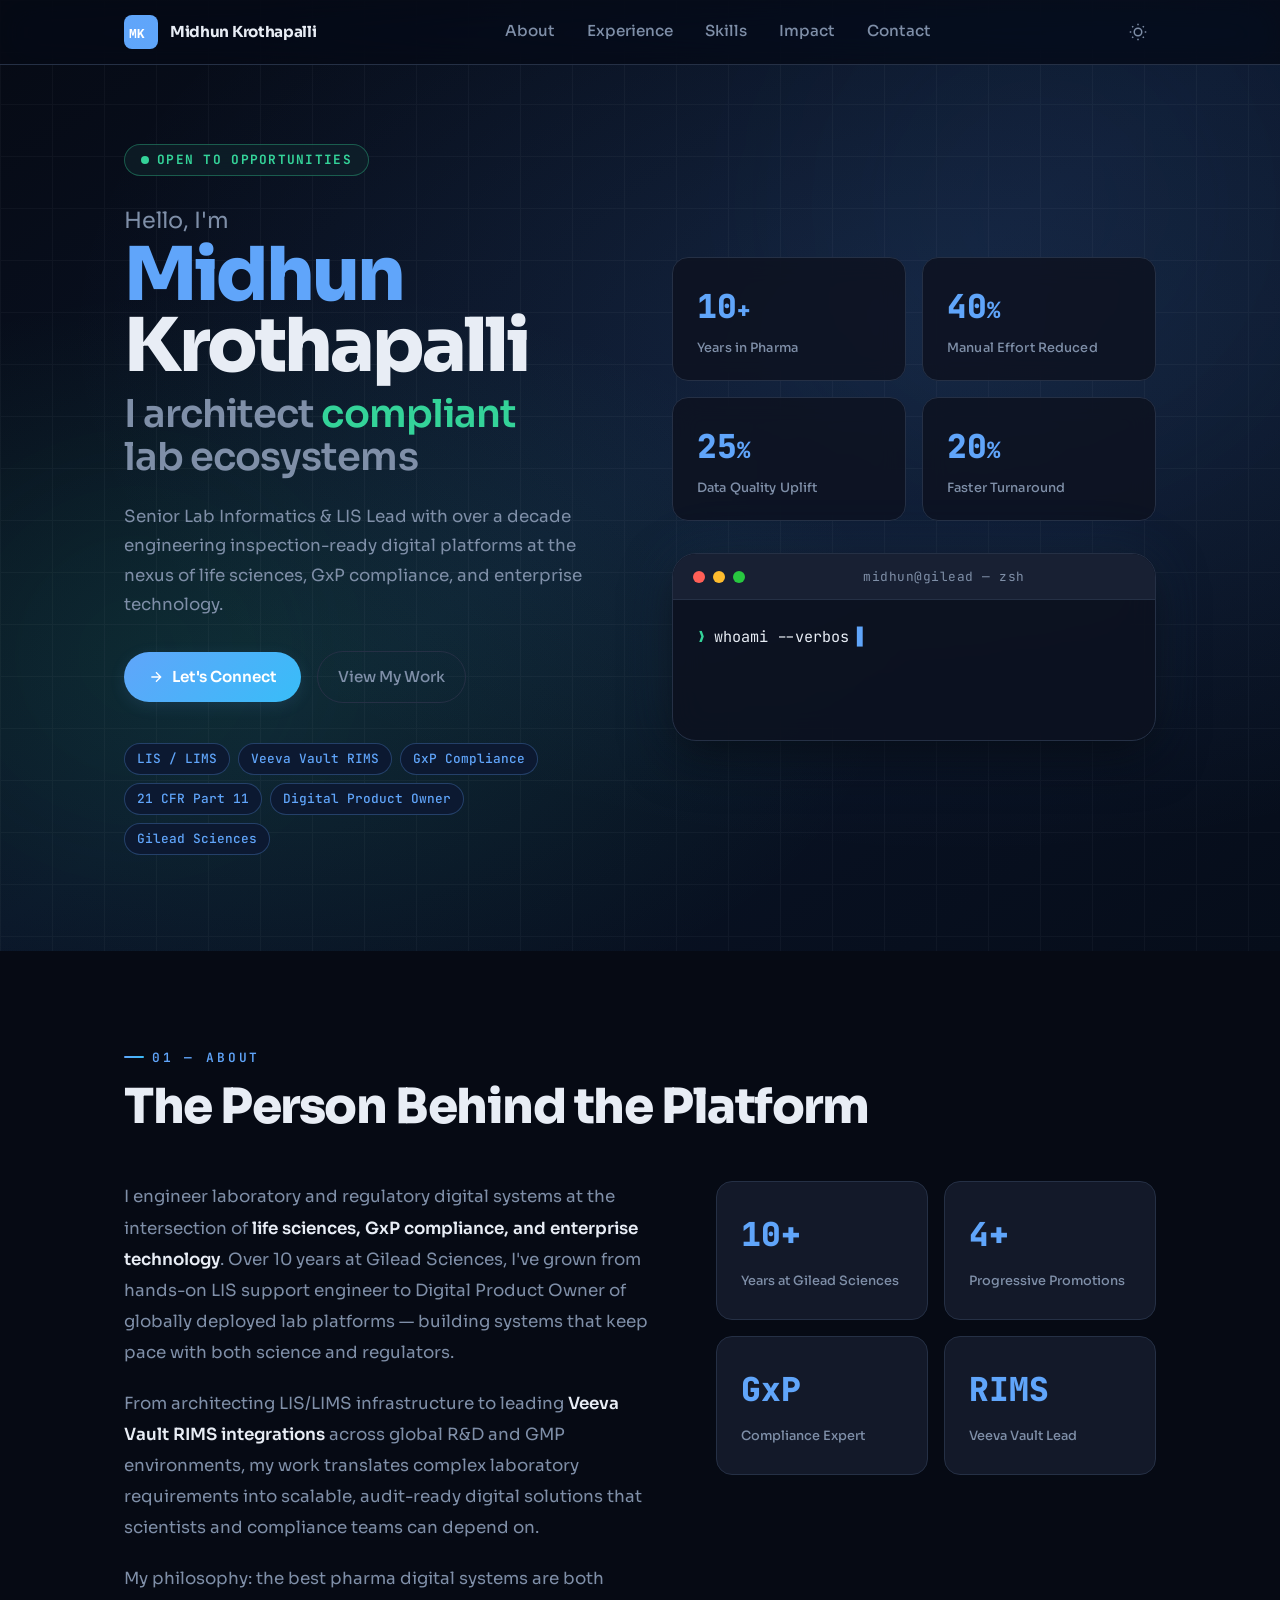
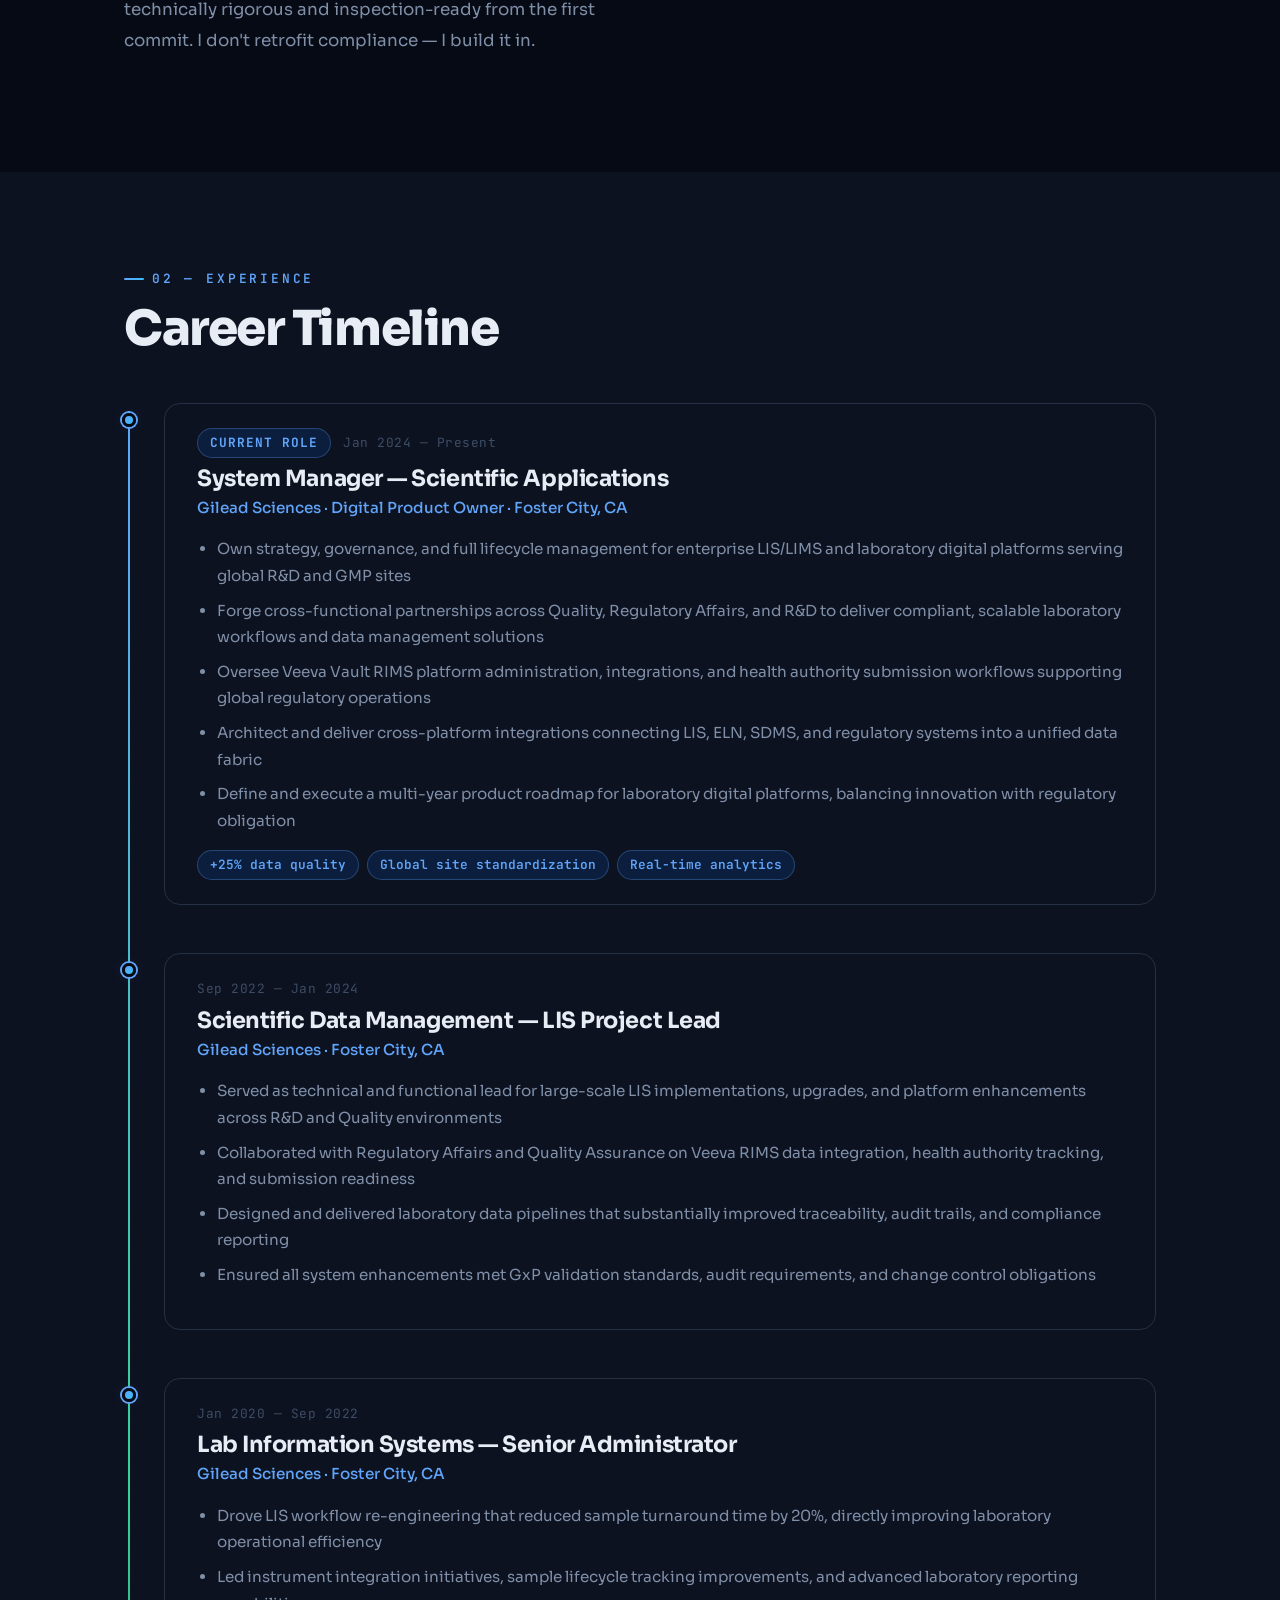
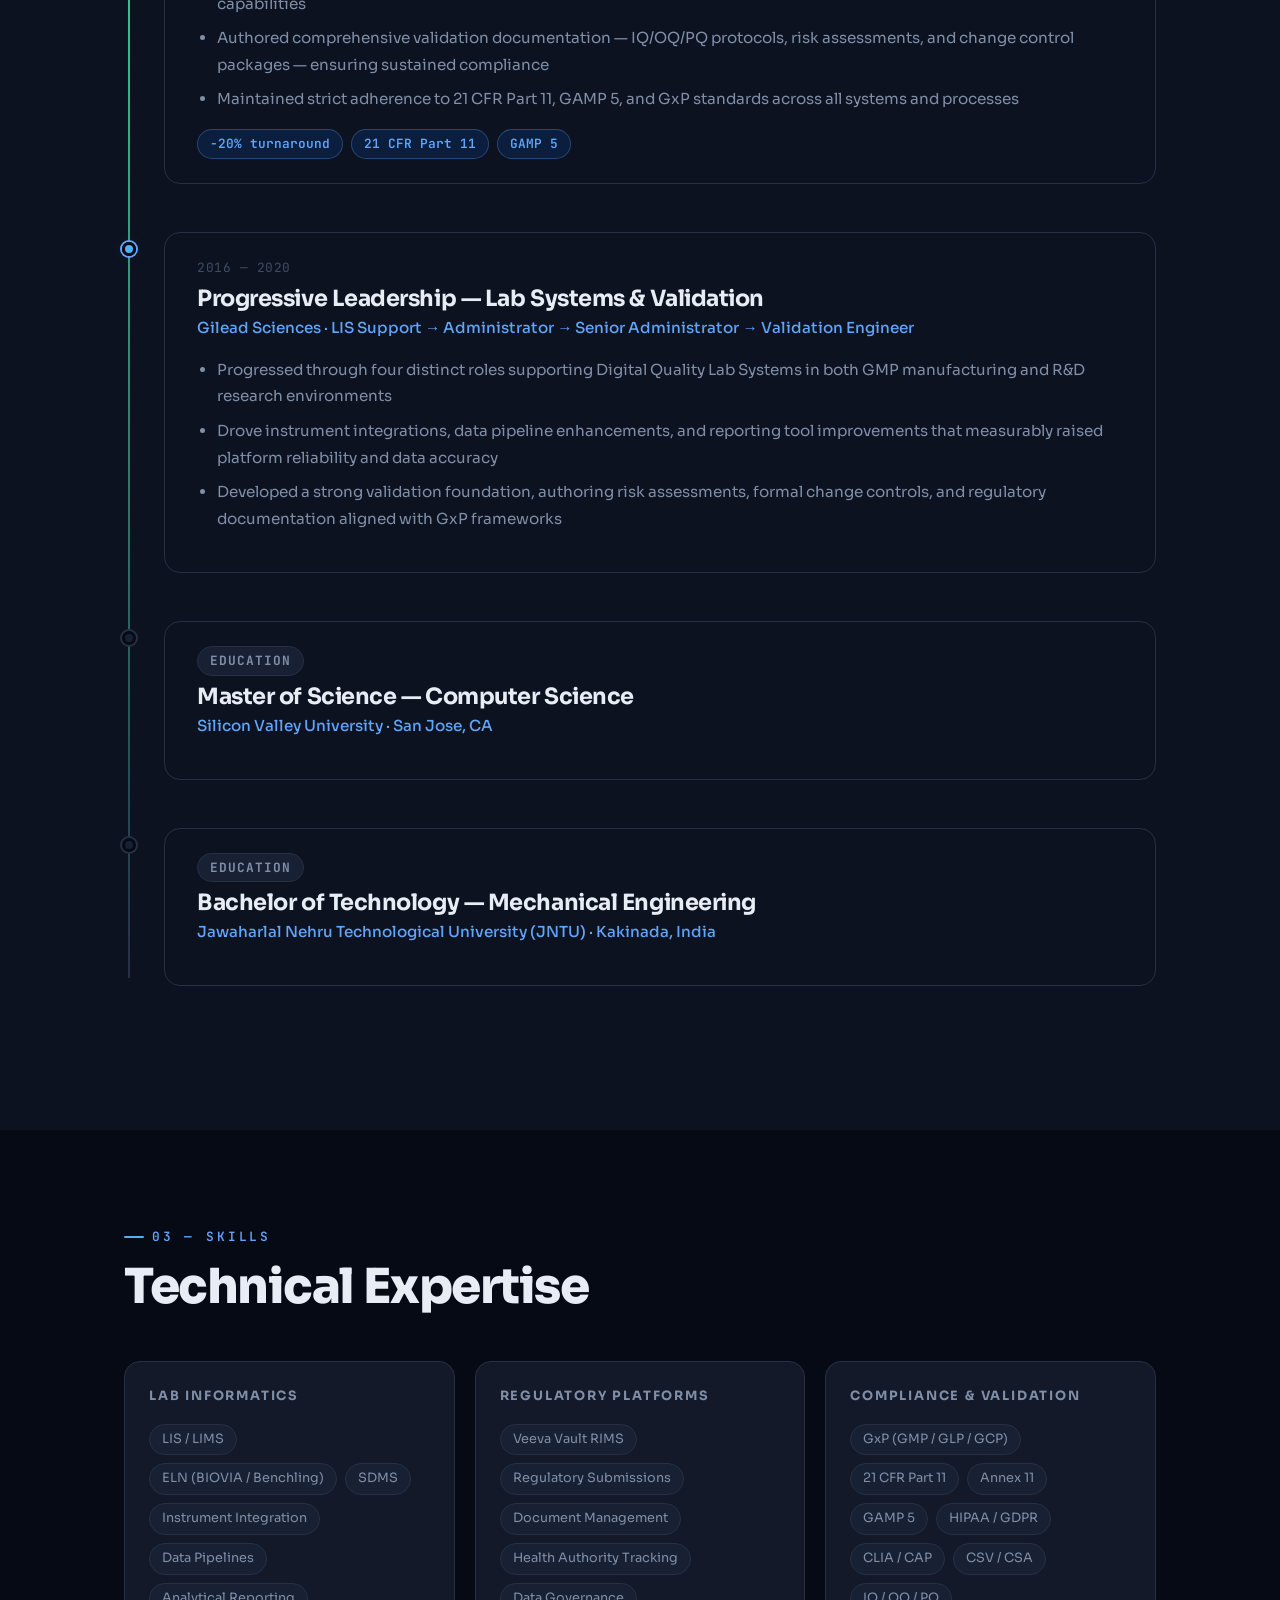
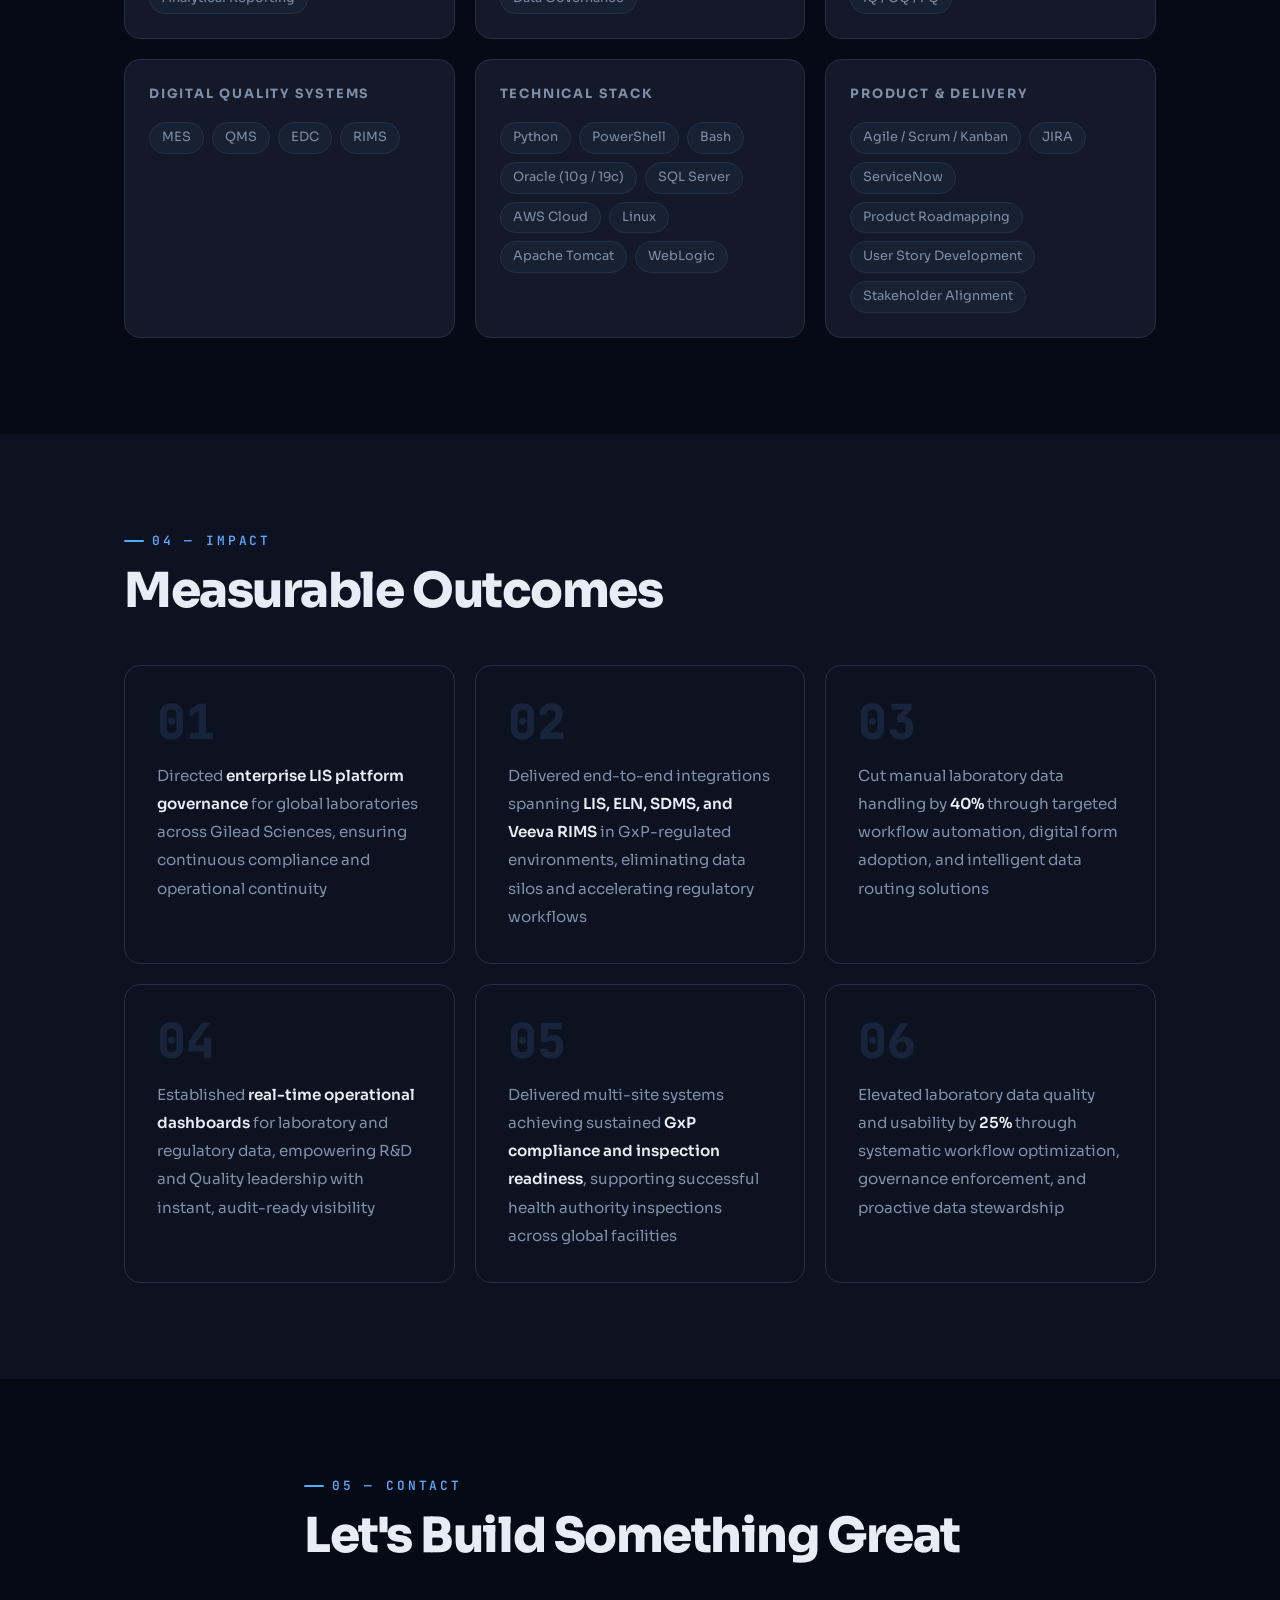
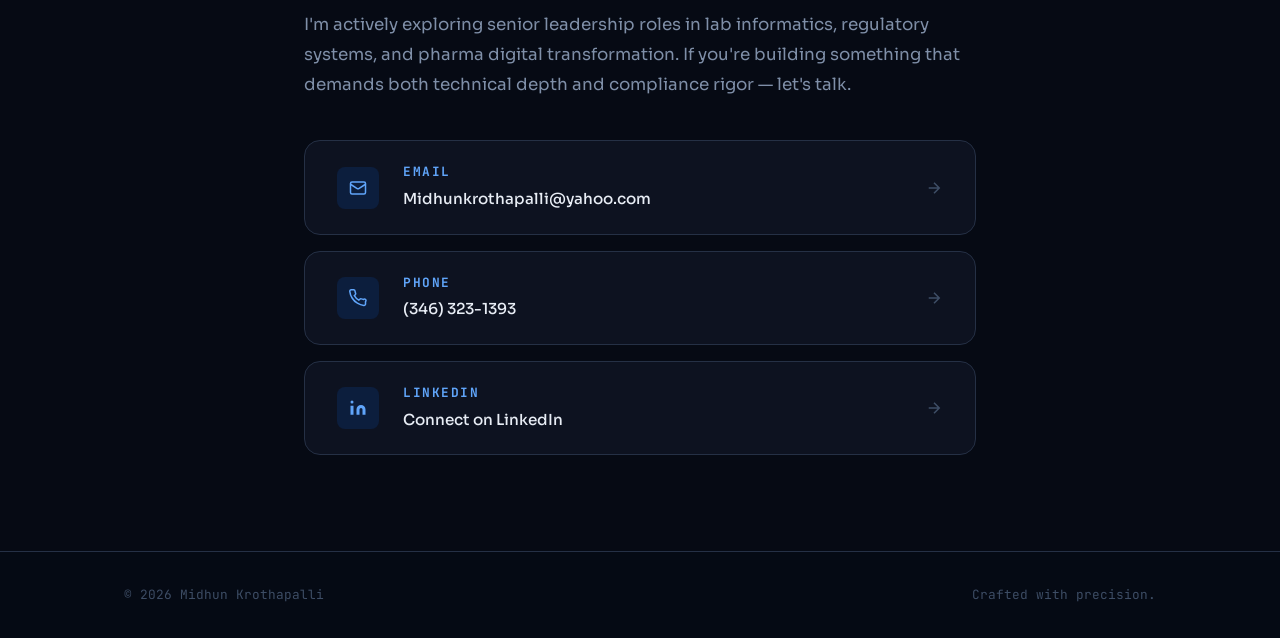
==== index.html @ 3b826a6a "Fix contact icon size + theme" ====
<!DOCTYPE html>
<html lang="en" data-theme="dark">
<head>
  <meta charset="UTF-8" />
  <meta name="viewport" content="width=device-width, initial-scale=1.0" />
  <title>Midhun Krothapalli — Lab Informatics &amp; Regulatory Systems Leader</title>
  <meta name="description" content="Senior Lab Informatics & LIS Lead with 10+ years driving GxP-compliant digital transformation at Gilead Sciences. Expert in LIS/LIMS, Veeva Vault RIMS, and enterprise regulatory platforms.">
  <link rel="preconnect" href="https://fonts.googleapis.com">
  <link rel="preconnect" href="https://fonts.gstatic.com" crossorigin>
  <link href="https://fonts.googleapis.com/css2?family=JetBrains+Mono:wght@400;500;600;700&family=Sora:wght@300;400;500;600;700;800&display=swap" rel="stylesheet">
  <link rel="stylesheet" href="style.css" />
</head>
<body>

  <a href="#main" class="sr-only skip-link">Skip to content</a>
  <div class="progress-bar" id="progressBar"></div>
  <div class="cursor-glow" id="cursorGlow"></div>
  <canvas class="particle-canvas" id="particleCanvas"></canvas>

  <!-- NAV -->
  <header class="site-header" id="siteHeader">
    <div class="container header-inner">
      <div class="logo">
        <svg width="34" height="34" viewBox="0 0 34 34" fill="none" aria-label="MK Logo">
          <rect width="34" height="34" rx="8" fill="url(#logoGrad)"/>
          <defs>
            <linearGradient id="logoGrad" x1="0" y1="0" x2="34" y2="34">
              <stop offset="0%" stop-color="var(--color-primary)"/>
              <stop offset="100%" stop-color="var(--color-primary-2)"/>
            </linearGradient>
          </defs>
          <text x="5" y="23" font-family="monospace" font-weight="900" font-size="13" fill="white">MK</text>
        </svg>
        <span class="logo-text">Midhun Krothapalli</span>
      </div>
      <nav class="nav-links" aria-label="Primary navigation">
        <a href="#about">About</a>
        <a href="#experience">Experience</a>
        <a href="#skills">Skills</a>
        <a href="#achievements">Impact</a>
        <a href="#contact">Contact</a>
      </nav>
      <div class="header-actions">
        <button data-theme-toggle aria-label="Switch to light mode" class="theme-toggle">
          <svg width="18" height="18" viewBox="0 0 24 24" fill="none" stroke="currentColor" stroke-width="2"><path d="M21 12.79A9 9 0 1 1 11.21 3 7 7 0 0 0 21 12.79z"/></svg>
        </button>
        <button class="hamburger" id="hamburger" aria-label="Open menu" aria-expanded="false">
          <span></span><span></span><span></span>
        </button>
      </div>
    </div>
    <div class="mobile-nav" id="mobileNav">
      <a href="#about" class="mobile-link">About</a>
      <a href="#experience" class="mobile-link">Experience</a>
      <a href="#skills" class="mobile-link">Skills</a>
      <a href="#achievements" class="mobile-link">Impact</a>
      <a href="#contact" class="mobile-link">Contact</a>
    </div>
  </header>

  <main id="main">

    <!-- HERO -->
    <section class="hero-section" id="hero">
      <div class="hero-grid-bg"></div>
      <div class="hero-orb hero-orb-1"></div>
      <div class="hero-orb hero-orb-2"></div>
      <div class="container hero-container">
        <div class="hero-left">
          <div class="hero-badge">
            <span class="badge-dot"></span>
            <span class="mono">OPEN TO OPPORTUNITIES</span>
          </div>

          <h1 class="hero-heading">
            <span class="hero-greeting">Hello, I'm</span>
            <span class="hero-name"><span class="accent">Midhun</span> Krothapalli</span>
            <span class="hero-role">I architect <span class="accent-2">compliant</span> lab ecosystems</span>
          </h1>
          <p class="hero-sub">
            Senior Lab Informatics &amp; LIS Lead with over a decade engineering inspection-ready digital platforms at the nexus of life sciences, GxP compliance, and enterprise technology.
          </p>

          <div class="hero-cta-row">
            <a href="#contact" class="btn-primary">
              <svg width="16" height="16" viewBox="0 0 24 24" fill="none" stroke="currentColor" stroke-width="2"><path d="M5 12h14M12 5l7 7-7 7"/></svg>
              Let's Connect
            </a>
            <a href="#experience" class="btn-ghost">View My Work</a>
          </div>

          <div class="hero-floating-tags">
            <span class="ftag">LIS / LIMS</span>
            <span class="ftag">Veeva Vault RIMS</span>
            <span class="ftag">GxP Compliance</span>
            <span class="ftag">21 CFR Part 11</span>
            <span class="ftag">Digital Product Owner</span>
            <span class="ftag">Gilead Sciences</span>
          </div>
        </div>

        <div class="hero-right">
          <div class="hero-stats">
            <div class="stat-card reveal delay-1">
              <span class="stat-num" data-target="10">0</span><span class="stat-plus">+</span>
              <span class="stat-label">Years in Pharma</span>
            </div>
            <div class="stat-card reveal delay-2">
              <span class="stat-num" data-target="40">0</span><span class="stat-plus">%</span>
              <span class="stat-label">Manual Effort Reduced</span>
            </div>
            <div class="stat-card reveal delay-3">
              <span class="stat-num" data-target="25">0</span><span class="stat-plus">%</span>
              <span class="stat-label">Data Quality Uplift</span>
            </div>
            <div class="stat-card reveal delay-4">
              <span class="stat-num" data-target="20">0</span><span class="stat-plus">%</span>
              <span class="stat-label">Faster Turnaround</span>
            </div>
          </div>

          <div class="terminal-card reveal delay-2">
            <div class="terminal-bar">
              <span class="dot red"></span>
              <span class="dot yellow"></span>
              <span class="dot green"></span>
              <span class="mono terminal-title">midhun@gilead — zsh</span>
            </div>
            <div class="terminal-body">
              <div class="terminal-line">
                <span class="prompt mono">❯</span>
                <span class="cmd mono" id="typedCmd"></span>
                <span class="cursor-blink mono" id="cursor">▋</span>
              </div>
              <div class="terminal-output mono" id="terminalOutput"></div>
            </div>
          </div>
        </div>
      </div>
    </section>

    <!-- ABOUT -->
    <section class="section" id="about">
      <div class="container">
        <div class="section-label">01 &mdash; ABOUT</div>
        <h2 class="section-heading reveal">The Person Behind the Platform</h2>
        <div class="about-grid">
          <div class="about-text reveal-left">
            <p>I engineer laboratory and regulatory digital systems at the intersection of <strong>life sciences, GxP compliance, and enterprise technology</strong>. Over 10 years at Gilead Sciences, I've grown from hands-on LIS support engineer to Digital Product Owner of globally deployed lab platforms — building systems that keep pace with both science and regulators.</p>
            <p>From architecting LIS/LIMS infrastructure to leading <strong>Veeva Vault RIMS integrations</strong> across global R&amp;D and GMP environments, my work translates complex laboratory requirements into scalable, audit-ready digital solutions that scientists and compliance teams can depend on.</p>
            <p>My philosophy: the best pharma digital systems are both technically rigorous and inspection-ready from the first commit. I don't retrofit compliance — I build it in.</p>
          </div>
          <div class="about-stats-grid">
            <div class="mini-stat reveal delay-1">
              <span class="mini-num">10+</span>
              <span class="mini-label">Years at Gilead Sciences</span>
            </div>
            <div class="mini-stat reveal delay-2">
              <span class="mini-num">4+</span>
              <span class="mini-label">Progressive Promotions</span>
            </div>
            <div class="mini-stat reveal delay-3">
              <span class="mini-num">GxP</span>
              <span class="mini-label">Compliance Expert</span>
            </div>
            <div class="mini-stat reveal delay-4">
              <span class="mini-num">RIMS</span>
              <span class="mini-label">Veeva Vault Lead</span>
            </div>
          </div>
        </div>
      </div>
    </section>

    <!-- EXPERIENCE -->
    <section class="section section-alt" id="experience">
      <div class="container">
        <div class="section-label">02 &mdash; EXPERIENCE</div>
        <h2 class="section-heading reveal">Career Timeline</h2>
        <div class="timeline">

          <div class="timeline-item reveal">
            <div class="timeline-dot"></div>
            <div class="timeline-content">
              <div class="timeline-meta">
                <span class="role-tag">CURRENT ROLE</span>
                <span class="period">Jan 2024 — Present</span>
              </div>
              <h3>System Manager — Scientific Applications</h3>
              <p class="company">Gilead Sciences &middot; Digital Product Owner &middot; Foster City, CA</p>
              <ul class="bullet-list">
                <li>Own strategy, governance, and full lifecycle management for enterprise LIS/LIMS and laboratory digital platforms serving global R&amp;D and GMP sites</li>
                <li>Forge cross-functional partnerships across Quality, Regulatory Affairs, and R&amp;D to deliver compliant, scalable laboratory workflows and data management solutions</li>
                <li>Oversee Veeva Vault RIMS platform administration, integrations, and health authority submission workflows supporting global regulatory operations</li>
                <li>Architect and deliver cross-platform integrations connecting LIS, ELN, SDMS, and regulatory systems into a unified data fabric</li>
                <li>Define and execute a multi-year product roadmap for laboratory digital platforms, balancing innovation with regulatory obligation</li>
              </ul>
              <div class="achievements-chips">
                <span class="chip">+25% data quality</span>
                <span class="chip">Global site standardization</span>
                <span class="chip">Real-time analytics</span>
              </div>
            </div>
          </div>

          <div class="timeline-item reveal">
            <div class="timeline-dot"></div>
            <div class="timeline-content">
              <div class="timeline-meta">
                <span class="period">Sep 2022 — Jan 2024</span>
              </div>
              <h3>Scientific Data Management — LIS Project Lead</h3>
              <p class="company">Gilead Sciences &middot; Foster City, CA</p>
              <ul class="bullet-list">
                <li>Served as technical and functional lead for large-scale LIS implementations, upgrades, and platform enhancements across R&amp;D and Quality environments</li>
                <li>Collaborated with Regulatory Affairs and Quality Assurance on Veeva RIMS data integration, health authority tracking, and submission readiness</li>
                <li>Designed and delivered laboratory data pipelines that substantially improved traceability, audit trails, and compliance reporting</li>
                <li>Ensured all system enhancements met GxP validation standards, audit requirements, and change control obligations</li>
              </ul>
            </div>
          </div>

          <div class="timeline-item reveal">
            <div class="timeline-dot"></div>
            <div class="timeline-content">
              <div class="timeline-meta">
                <span class="period">Jan 2020 — Sep 2022</span>
              </div>
              <h3>Lab Information Systems — Senior Administrator</h3>
              <p class="company">Gilead Sciences &middot; Foster City, CA</p>
              <ul class="bullet-list">
                <li>Drove LIS workflow re-engineering that reduced sample turnaround time by 20%, directly improving laboratory operational efficiency</li>
                <li>Led instrument integration initiatives, sample lifecycle tracking improvements, and advanced laboratory reporting capabilities</li>
                <li>Authored comprehensive validation documentation — IQ/OQ/PQ protocols, risk assessments, and change control packages — ensuring sustained compliance</li>
                <li>Maintained strict adherence to 21 CFR Part 11, GAMP 5, and GxP standards across all systems and processes</li>
              </ul>
              <div class="achievements-chips">
                <span class="chip">-20% turnaround</span>
                <span class="chip">21 CFR Part 11</span>
                <span class="chip">GAMP 5</span>
              </div>
            </div>
          </div>

          <div class="timeline-item reveal">
            <div class="timeline-dot"></div>
            <div class="timeline-content">
              <div class="timeline-meta">
                <span class="period">2016 — 2020</span>
              </div>
              <h3>Progressive Leadership — Lab Systems &amp; Validation</h3>
              <p class="company">Gilead Sciences &middot; LIS Support → Administrator → Senior Administrator → Validation Engineer</p>
              <ul class="bullet-list">
                <li>Progressed through four distinct roles supporting Digital Quality Lab Systems in both GMP manufacturing and R&amp;D research environments</li>
                <li>Drove instrument integrations, data pipeline enhancements, and reporting tool improvements that measurably raised platform reliability and data accuracy</li>
                <li>Developed a strong validation foundation, authoring risk assessments, formal change controls, and regulatory documentation aligned with GxP frameworks</li>
              </ul>
            </div>
          </div>

          <div class="timeline-item reveal">
            <div class="timeline-dot edu-dot"></div>
            <div class="timeline-content">
              <div class="timeline-meta">
                <span class="role-tag edu-tag">EDUCATION</span>
              </div>
              <h3>Master of Science — Computer Science</h3>
              <p class="company">Silicon Valley University &middot; San Jose, CA</p>
            </div>
          </div>

          <div class="timeline-item reveal">
            <div class="timeline-dot edu-dot"></div>
            <div class="timeline-content">
              <div class="timeline-meta">
                <span class="role-tag edu-tag">EDUCATION</span>
              </div>
              <h3>Bachelor of Technology — Mechanical Engineering</h3>
              <p class="company">Jawaharlal Nehru Technological University (JNTU) &middot; Kakinada, India</p>
            </div>
          </div>

        </div>
      </div>
    </section>

    <!-- SKILLS -->
    <section class="section" id="skills">
      <div class="container">
        <div class="section-label">03 &mdash; SKILLS</div>
        <h2 class="section-heading reveal">Technical Expertise</h2>
        <div class="skills-grid">
          <div class="skill-group reveal delay-1">
            <div class="skill-group-title">Lab Informatics</div>
            <div class="skill-tags">
              <span class="tag">LIS / LIMS</span>
              <span class="tag">ELN (BIOVIA / Benchling)</span>
              <span class="tag">SDMS</span>
              <span class="tag">Instrument Integration</span>
              <span class="tag">Data Pipelines</span>
              <span class="tag">Analytical Reporting</span>
            </div>
          </div>
          <div class="skill-group reveal delay-2">
            <div class="skill-group-title">Regulatory Platforms</div>
            <div class="skill-tags">
              <span class="tag">Veeva Vault RIMS</span>
              <span class="tag">Regulatory Submissions</span>
              <span class="tag">Document Management</span>
              <span class="tag">Health Authority Tracking</span>
              <span class="tag">Data Governance</span>
            </div>
          </div>
          <div class="skill-group reveal delay-3">
            <div class="skill-group-title">Compliance &amp; Validation</div>
            <div class="skill-tags">
              <span class="tag">GxP (GMP / GLP / GCP)</span>
              <span class="tag">21 CFR Part 11</span>
              <span class="tag">Annex 11</span>
              <span class="tag">GAMP 5</span>
              <span class="tag">HIPAA / GDPR</span>
              <span class="tag">CLIA / CAP</span>
              <span class="tag">CSV / CSA</span>
              <span class="tag">IQ / OQ / PQ</span>
            </div>
          </div>
          <div class="skill-group reveal delay-1">
            <div class="skill-group-title">Digital Quality Systems</div>
            <div class="skill-tags">
              <span class="tag">MES</span>
              <span class="tag">QMS</span>
              <span class="tag">EDC</span>
              <span class="tag">RIMS</span>
            </div>
          </div>
          <div class="skill-group reveal delay-2">
            <div class="skill-group-title">Technical Stack</div>
            <div class="skill-tags">
              <span class="tag">Python</span>
              <span class="tag">PowerShell</span>
              <span class="tag">Bash</span>
              <span class="tag">Oracle (10g / 19c)</span>
              <span class="tag">SQL Server</span>
              <span class="tag">AWS Cloud</span>
              <span class="tag">Linux</span>
              <span class="tag">Apache Tomcat</span>
              <span class="tag">WebLogic</span>
            </div>
          </div>
          <div class="skill-group reveal delay-3">
            <div class="skill-group-title">Product &amp; Delivery</div>
            <div class="skill-tags">
              <span class="tag">Agile / Scrum / Kanban</span>
              <span class="tag">JIRA</span>
              <span class="tag">ServiceNow</span>
              <span class="tag">Product Roadmapping</span>
              <span class="tag">User Story Development</span>
              <span class="tag">Stakeholder Alignment</span>
            </div>
          </div>
        </div>
      </div>
    </section>

    <!-- ACHIEVEMENTS -->
    <section class="section section-alt" id="achievements">
      <div class="container">
        <div class="section-label">04 &mdash; IMPACT</div>
        <h2 class="section-heading reveal">Measurable Outcomes</h2>
        <div class="achievements-grid">
          <div class="achievement-card reveal delay-1">
            <div class="ach-icon">01</div>
            <p>Directed <strong>enterprise LIS platform governance</strong> for global laboratories across Gilead Sciences, ensuring continuous compliance and operational continuity</p>
          </div>
          <div class="achievement-card reveal delay-2">
            <div class="ach-icon">02</div>
            <p>Delivered end-to-end integrations spanning <strong>LIS, ELN, SDMS, and Veeva RIMS</strong> in GxP-regulated environments, eliminating data silos and accelerating regulatory workflows</p>
          </div>
          <div class="achievement-card reveal delay-3">
            <div class="ach-icon">03</div>
            <p>Cut manual laboratory data handling by <strong>40%</strong> through targeted workflow automation, digital form adoption, and intelligent data routing solutions</p>
          </div>
          <div class="achievement-card reveal delay-1">
            <div class="ach-icon">04</div>
            <p>Established <strong>real-time operational dashboards</strong> for laboratory and regulatory data, empowering R&amp;D and Quality leadership with instant, audit-ready visibility</p>
          </div>
          <div class="achievement-card reveal delay-2">
            <div class="ach-icon">05</div>
            <p>Delivered multi-site systems achieving sustained <strong>GxP compliance and inspection readiness</strong>, supporting successful health authority inspections across global facilities</p>
          </div>
          <div class="achievement-card reveal delay-3">
            <div class="ach-icon">06</div>
            <p>Elevated laboratory data quality and usability by <strong>25%</strong> through systematic workflow optimization, governance enforcement, and proactive data stewardship</p>
          </div>
        </div>
      </div>
    </section>

    <!-- CONTACT -->
    <section class="section contact-section" id="contact">
      <div class="container contact-inner">
        <div class="section-label">05 &mdash; CONTACT</div>
        <h2 class="section-heading reveal">Let's Build Something Great</h2>
        <p class="contact-sub reveal">I'm actively exploring senior leadership roles in lab informatics, regulatory systems, and pharma digital transformation. If you're building something that demands both technical depth and compliance rigor — let's talk.</p>
        <div class="contact-links">
          <a href="mailto:Midhunkrothapalli@yahoo.com" class="contact-card reveal delay-1">
            <div class="contact-icon">
              <svg viewBox="0 0 24 24" fill="none" stroke="currentColor" stroke-width="2"><rect x="2" y="4" width="20" height="16" rx="2"/><path d="m22 7-8.97 5.7a1.94 1.94 0 0 1-2.06 0L2 7"/></svg>
            </div>
            <div class="contact-info">
              <span class="contact-label">EMAIL</span>
              <span class="contact-value">Midhunkrothapalli@yahoo.com</span>
            </div>
            <svg class="contact-arrow" width="18" height="18" viewBox="0 0 24 24" fill="none" stroke="currentColor" stroke-width="2"><path d="M5 12h14M12 5l7 7-7 7"/></svg>
          </a>
          <a href="tel:3463231393" class="contact-card reveal delay-2">
            <div class="contact-icon">
              <svg viewBox="0 0 24 24" fill="none" stroke="currentColor" stroke-width="2"><path d="M22 16.92v3a2 2 0 0 1-2.18 2 19.79 19.79 0 0 1-8.63-3.07A19.5 19.5 0 0 1 4.15 12 19.79 19.79 0 0 1 1.1 3.4 2 2 0 0 1 3.08 1h3a2 2 0 0 1 2 1.72c.127.96.361 1.903.7 2.81a2 2 0 0 1-.45 2.11L7.09 8.91a16 16 0 0 0 6 6l1.27-1.27a2 2 0 0 1 2.11-.45c.907.339 1.85.573 2.81.7A2 2 0 0 1 22 16.92z"/></svg>
            </div>
            <div class="contact-info">
              <span class="contact-label">PHONE</span>
              <span class="contact-value">(346) 323-1393</span>
            </div>
            <svg class="contact-arrow" width="18" height="18" viewBox="0 0 24 24" fill="none" stroke="currentColor" stroke-width="2"><path d="M5 12h14M12 5l7 7-7 7"/></svg>
          </a>
          <a href="https://www.linkedin.com/in/midhunkrothapalli" target="_blank" rel="noopener noreferrer" class="contact-card reveal delay-3">
            <div class="contact-icon">
              <svg viewBox="0 0 24 24" fill="currentColor"><path d="M16 8a6 6 0 0 1 6 6v7h-4v-7a2 2 0 0 0-2-2 2 2 0 0 0-2 2v7h-4v-7a6 6 0 0 1 6-6zM2 9h4v12H2z"/><circle cx="4" cy="4" r="2"/></svg>
            </div>
            <div class="contact-info">
              <span class="contact-label">LINKEDIN</span>
              <span class="contact-value">Connect on LinkedIn</span>
            </div>
            <svg class="contact-arrow" width="18" height="18" viewBox="0 0 24 24" fill="none" stroke="currentColor" stroke-width="2"><path d="M5 12h14M12 5l7 7-7 7"/></svg>
          </a>
        </div>
      </div>
    </section>

  </main>

  <footer class="site-footer">
    <div class="container footer-inner">
      <span class="footer-text">&copy; 2026 Midhun Krothapalli</span>
      <span class="footer-text mono">Crafted with precision.</span>
    </div>
  </footer>

  <script src="script.js"></script>
</body>
</html>
---- style.css ----
/* ╔══════════════════════════════════════════════════════════════╗
   ║  Midhun Krothapalli — Portfolio                             ║
   ║  Design: Precision Dark / Cobalt + Emerald accent           ║
   ║  Typography: Sora (display) + JetBrains Mono (code)        ║
   ╚══════════════════════════════════════════════════════════════╝ */

:root, [data-theme="light"] {
  --color-bg:              #f8f9fc;
  --color-surface:         #ffffff;
  --color-surface-2:       #f1f3f8;
  --color-surface-offset:  #e8ebf2;
  --color-surface-dynamic: #dde1ea;
  --color-divider:         #d4d8e4;
  --color-border:          #c8cdd9;
  --color-text:            #111827;
  --color-text-muted:      #5b6478;
  --color-text-faint:      #9ba5b8;
  --color-text-inverse:    #f8f9fc;
  --color-primary:         #2563eb;
  --color-primary-2:       #0ea5e9;
  --color-primary-hover:   #1d4ed8;
  --color-primary-active:  #1e40af;
  --color-primary-highlight: #dbeafe;
  --color-primary-glow:    rgba(37,99,235,0.14);
  --color-accent:          #10b981;
  --color-accent-glow:     rgba(16,185,129,0.15);
  --gradient-hero:         linear-gradient(135deg, #f8f9fc 0%, #eff6ff 55%, #e0f2fe 100%);
  --gradient-accent:       linear-gradient(135deg, #2563eb, #0ea5e9);
  --gradient-accent-2:     linear-gradient(135deg, #0ea5e9, #10b981);
  --font-body:  'Sora', 'Helvetica Neue', sans-serif;
  --font-mono:  'JetBrains Mono', 'Fira Code', monospace;
  --text-xs:   clamp(0.75rem,  0.7rem  + 0.25vw, 0.8rem);
  --text-sm:   clamp(0.85rem,  0.8rem  + 0.3vw,  0.95rem);
  --text-base: clamp(0.95rem,  0.9rem  + 0.25vw, 1.05rem);
  --text-lg:   clamp(1.1rem,   1rem    + 0.65vw, 1.4rem);
  --text-xl:   clamp(1.4rem,   1.1rem  + 1.2vw,  2.1rem);
  --text-2xl:  clamp(1.9rem,   1.1rem  + 2.4vw,  3.2rem);
  --text-hero: clamp(2.6rem,   0.8rem  + 4.8vw,  5.5rem);
  --space-1: 0.25rem; --space-2: 0.5rem;  --space-3: 0.75rem;
  --space-4: 1rem;    --space-5: 1.25rem; --space-6: 1.5rem;
  --space-8: 2rem;    --space-10: 2.5rem; --space-12: 3rem;
  --space-16: 4rem;   --space-20: 5rem;   --space-24: 6rem;
  --radius-sm: 0.375rem; --radius-md: 0.5rem;
  --radius-lg: 0.75rem;  --radius-xl: 1rem;
  --radius-2xl: 1.5rem;  --radius-full: 9999px;
  --shadow-sm: 0 1px 3px rgba(0,0,0,0.05), 0 1px 2px rgba(0,0,0,0.03);
  --shadow-md: 0 4px 20px rgba(0,0,0,0.07), 0 2px 8px rgba(0,0,0,0.04);
  --shadow-lg: 0 16px 48px rgba(0,0,0,0.09), 0 4px 14px rgba(0,0,0,0.05);
  --shadow-glow: 0 0 50px rgba(37,99,235,0.18);
  --transition: 200ms cubic-bezier(0.16, 1, 0.3, 1);
  --transition-slow: 420ms cubic-bezier(0.16, 1, 0.3, 1);
  --content-default: 1080px;
}

[data-theme="dark"] {
  --color-bg:              #060a14;
  --color-surface:         #0d1220;
  --color-surface-2:       #131929;
  --color-surface-offset:  #182033;
  --color-surface-dynamic: #1e283e;
  --color-divider:         #1e2a40;
  --color-border:          #253045;
  --color-text:            #e8edf5;
  --color-text-muted:      #7f8fa8;
  --color-text-faint:      #3d4d65;
  --color-text-inverse:    #060a14;
  --color-primary:         #60a5fa;
  --color-primary-2:       #38bdf8;
  --color-primary-hover:   #93c5fd;
  --color-primary-active:  #bfdbfe;
  --color-primary-highlight: #0c1e3d;
  --color-primary-glow:    rgba(96,165,250,0.12);
  --color-accent:          #34d399;
  --color-accent-glow:     rgba(52,211,153,0.12);
  --gradient-hero:         linear-gradient(145deg, #060a14 0%, #0a1428 50%, #060d1a 100%);
  --gradient-accent:       linear-gradient(135deg, #60a5fa, #38bdf8);
  --gradient-accent-2:     linear-gradient(135deg, #38bdf8, #34d399);
  --shadow-sm: 0 1px 3px rgba(0,0,0,0.4);
  --shadow-md: 0 4px 20px rgba(0,0,0,0.5);
  --shadow-lg: 0 16px 48px rgba(0,0,0,0.6);
  --shadow-glow: 0 0 60px rgba(96,165,250,0.12);
}

@media (prefers-color-scheme: dark) {
  :root:not([data-theme]) {
    --color-bg:#060a14; --color-surface:#0d1220; --color-surface-2:#131929;
    --color-surface-offset:#182033; --color-surface-dynamic:#1e283e;
    --color-divider:#1e2a40; --color-border:#253045;
    --color-text:#e8edf5; --color-text-muted:#7f8fa8; --color-text-faint:#3d4d65;
    --color-primary:#60a5fa; --color-primary-2:#38bdf8;
    --color-primary-hover:#93c5fd; --color-primary-highlight:#0c1e3d;
    --color-primary-glow:rgba(96,165,250,0.12);
    --color-accent:#34d399; --color-accent-glow:rgba(52,211,153,0.12);
    --gradient-hero:linear-gradient(145deg,#060a14 0%,#0a1428 50%,#060d1a 100%);
    --gradient-accent:linear-gradient(135deg,#60a5fa,#38bdf8);
    --gradient-accent-2:linear-gradient(135deg,#38bdf8,#34d399);
    --shadow-glow:0 0 60px rgba(96,165,250,0.12);
  }
}

*, *::before, *::after { box-sizing: border-box; margin: 0; padding: 0; }
html { scroll-behavior: smooth; scroll-padding-top: 72px; -webkit-font-smoothing: antialiased; text-rendering: optimizeLegibility; }
body { font-family: var(--font-body); font-size: var(--text-base); color: var(--color-text); background: var(--color-bg); line-height: 1.7; min-height: 100vh; overflow-x: hidden; }
img, svg { display: block; max-width: 100%; }
ul { list-style: none; }
a { color: inherit; text-decoration: none; }
button { cursor: pointer; background: none; border: none; font: inherit; color: inherit; }
h1, h2, h3 { line-height: 1.1; text-wrap: balance; font-family: var(--font-body); }
::selection { background: var(--color-primary-highlight); color: var(--color-text); }
:focus-visible { outline: 2px solid var(--color-primary); outline-offset: 3px; border-radius: var(--radius-sm); }

.sr-only { position:absolute; width:1px; height:1px; padding:0; margin:-1px; overflow:hidden; clip:rect(0,0,0,0); white-space:nowrap; border-width:0; }
.mono { font-family: var(--font-mono); }
.container { max-width: var(--content-default); margin-inline: auto; padding-inline: var(--space-6); }
.accent { color: var(--color-primary); }
.accent-2 { color: var(--color-accent); }

/* ── PARTICLE CANVAS ────────────────────────────────────────── */
.particle-canvas {
  position: fixed; inset: 0; z-index: 0;
  pointer-events: none; opacity: 0.45;
}

/* ── NOISE OVERLAY ──────────────────────────────────────────── */
body::before {
  content: '';
  position: fixed; inset: 0; z-index: 0;
  pointer-events: none; opacity: 0.018;
  background-image: url("data:image/svg+xml,%3Csvg viewBox='0 0 256 256' xmlns='http://www.w3.org/2000/svg'%3E%3Cfilter id='noise'%3E%3CfeTurbulence type='fractalNoise' baseFrequency='0.9' numOctaves='4' stitchTiles='stitch'/%3E%3C/filter%3E%3Crect width='100%25' height='100%25' filter='url(%23noise)'/%3E%3C/svg%3E");
}

/* ── CURSOR GLOW ────────────────────────────────────────────── */
.cursor-glow {
  position: fixed; width: 500px; height: 500px;
  border-radius: 50%; pointer-events: none; z-index: 0;
  background: radial-gradient(circle, var(--color-primary-glow) 0%, transparent 65%);
  transform: translate(-50%, -50%);
  transition: opacity 0.4s ease;
  opacity: 0;
}

/* ── PROGRESS BAR ───────────────────────────────────────────── */
.progress-bar {
  position: fixed; top: 0; left: 0; height: 2px; z-index: 200;
  background: var(--gradient-accent);
  width: 0%; transition: width 0.1s linear;
  box-shadow: 0 0 8px var(--color-primary-glow);
}

/* ── HEADER ─────────────────────────────────────────────────── */
.site-header {
  position: fixed; top: 0; left: 0; right: 0; z-index: 100;
  background: color-mix(in srgb, var(--color-bg) 78%, transparent);
  backdrop-filter: blur(20px) saturate(1.8);
  -webkit-backdrop-filter: blur(20px) saturate(1.8);
  border-bottom: 1px solid var(--color-border);
  transition: background var(--transition), box-shadow var(--transition);
}
.site-header.scrolled { box-shadow: 0 4px 30px rgba(0,0,0,0.12); }
.header-inner { display: flex; align-items: center; justify-content: space-between; height: 64px; }
.logo { display: flex; align-items: center; gap: var(--space-3); }
.logo-text { font-weight: 700; font-size: var(--text-sm); letter-spacing: -0.02em; }
.nav-links { display: flex; gap: var(--space-8); }
.nav-links a {
  font-size: var(--text-sm); color: var(--color-text-muted);
  transition: color var(--transition); position: relative; padding-bottom: 2px; font-weight: 500;
}
.nav-links a::after {
  content: ''; position: absolute; bottom: -2px; left: 0;
  width: 0; height: 2px;
  background: var(--gradient-accent); border-radius: 2px;
  transition: width var(--transition);
}
.nav-links a:hover { color: var(--color-primary); }
.nav-links a:hover::after, .nav-links a.active::after { width: 100%; }
.nav-links a.active { color: var(--color-primary); }
.header-actions { display: flex; align-items: center; gap: var(--space-3); }
.theme-toggle {
  width: 36px; height: 36px; display: flex; align-items: center; justify-content: center;
  border-radius: var(--radius-md); color: var(--color-text-muted);
  transition: color var(--transition), background var(--transition), transform var(--transition);
}
.theme-toggle:hover { color: var(--color-primary); background: var(--color-surface-offset); transform: rotate(20deg); }
.hamburger { display: none; flex-direction: column; gap: 5px; padding: var(--space-2); }
.hamburger span { display: block; width: 22px; height: 2px; background: var(--color-text); border-radius: 2px; transition: transform var(--transition), opacity var(--transition); }
.hamburger.open span:nth-child(1) { transform: translateY(7px) rotate(45deg); }
.hamburger.open span:nth-child(2) { opacity: 0; }
.hamburger.open span:nth-child(3) { transform: translateY(-7px) rotate(-45deg); }
.mobile-nav { display: none; flex-direction: column; border-top: 1px solid var(--color-border); background: var(--color-surface); padding: var(--space-4) var(--space-6); }
.mobile-nav.open { display: flex; }
.mobile-link { padding: var(--space-3) 0; font-size: var(--text-base); color: var(--color-text-muted); border-bottom: 1px solid var(--color-divider); transition: color var(--transition); font-weight: 500; }
.mobile-link:last-child { border-bottom: none; }
.mobile-link:hover { color: var(--color-primary); }

/* ── HERO ────────────────────────────────────────────────────── */
.hero-section {
  position: relative; z-index: 1;
  padding-top: calc(64px + var(--space-20));
  padding-bottom: var(--space-24);
  background: var(--gradient-hero);
  overflow: hidden; min-height: 100vh; display: flex; align-items: center;
}
.hero-section::before {
  content: '';
  position: absolute; inset: 0;
  background:
    radial-gradient(ellipse 70% 55% at 75% 35%, var(--color-primary-glow), transparent),
    radial-gradient(ellipse 50% 40% at 20% 70%, var(--color-accent-glow), transparent);
  pointer-events: none;
}
.hero-orb {
  position: absolute; border-radius: 50%; pointer-events: none;
  filter: blur(80px); opacity: 0.3;
}
.hero-orb-1 {
  width: 600px; height: 600px;
  background: radial-gradient(circle, var(--color-primary-glow), transparent);
  top: -10%; right: -5%;
  animation: orbFloat 8s ease-in-out infinite;
}
.hero-orb-2 {
  width: 400px; height: 400px;
  background: radial-gradient(circle, var(--color-accent-glow), transparent);
  bottom: 10%; left: -5%;
  animation: orbFloat 10s ease-in-out infinite reverse;
}
@keyframes orbFloat { 0%,100%{transform:translate(0,0)} 33%{transform:translate(20px,-30px)} 66%{transform:translate(-15px,20px)} }

.hero-grid-bg {
  position: absolute; inset: 0; pointer-events: none; opacity: 0.035;
  background-image:
    linear-gradient(var(--color-text) 1px, transparent 1px),
    linear-gradient(90deg, var(--color-text) 1px, transparent 1px);
  background-size: 52px 52px;
}

.hero-container {
  position: relative; z-index: 2;
  display: grid; grid-template-columns: 1fr 1fr;
  gap: var(--space-16); align-items: center;
}
.hero-left { display: flex; flex-direction: column; }
.hero-right { display: flex; flex-direction: column; gap: var(--space-8); }

/* BADGE */
.hero-badge {
  display: inline-flex; align-items: center; gap: var(--space-2);
  background: color-mix(in srgb, var(--color-accent-glow) 50%, var(--color-surface));
  border: 1px solid color-mix(in srgb, var(--color-accent) 35%, transparent);
  border-radius: var(--radius-full);
  padding: var(--space-1) var(--space-4);
  margin-bottom: var(--space-8); width: fit-content;
  backdrop-filter: blur(8px);
}
.badge-dot { width: 8px; height: 8px; border-radius: 50%; background: var(--color-accent); animation: pulseGreen 2s ease-in-out infinite; }
@keyframes pulseGreen { 0%,100%{opacity:1;transform:scale(1);box-shadow:0 0 0 0 rgba(52,211,153,0.4)} 50%{opacity:0.7;transform:scale(0.85);box-shadow:0 0 0 6px rgba(52,211,153,0)} }
.hero-badge .mono { font-size: var(--text-xs); color: var(--color-accent); letter-spacing: 0.1em; font-weight: 700; }

/* HEADINGS */
.hero-greeting { display: block; font-size: var(--text-lg); color: var(--color-text-muted); font-weight: 400; margin-bottom: var(--space-2); }
.hero-name {
  display: block; font-size: var(--text-hero);
  font-weight: 800; letter-spacing: -0.04em;
  line-height: 0.95; margin-bottom: var(--space-3);
}
.hero-role {
  display: block; font-size: clamp(1.4rem, 0.8rem + 2vw, 2.4rem);
  font-weight: 600; letter-spacing: -0.025em;
  color: var(--color-text-muted); margin-bottom: var(--space-6);
}
.hero-sub { font-size: var(--text-base); color: var(--color-text-muted); max-width: 50ch; line-height: 1.75; margin-bottom: var(--space-8); }

/* CTA BUTTONS */
.hero-cta-row { display: flex; gap: var(--space-4); align-items: center; margin-bottom: var(--space-10); flex-wrap: wrap; }
.btn-primary {
  display: inline-flex; align-items: center; gap: var(--space-2);
  background: var(--gradient-accent);
  color: white; font-weight: 600; font-size: var(--text-sm);
  padding: var(--space-3) var(--space-6); border-radius: var(--radius-full);
  transition: transform var(--transition), box-shadow var(--transition), filter var(--transition);
  box-shadow: 0 4px 16px var(--color-primary-glow);
}
.btn-primary:hover { transform: translateY(-2px) scale(1.02); box-shadow: 0 8px 28px var(--color-primary-glow); filter: brightness(1.08); }
.btn-primary svg { transition: transform var(--transition); }
.btn-primary:hover svg { transform: translateX(3px); }
.btn-ghost {
  display: inline-flex; align-items: center;
  color: var(--color-text-muted); font-weight: 500; font-size: var(--text-sm);
  padding: var(--space-3) var(--space-5); border-radius: var(--radius-full);
  border: 1px solid var(--color-border);
  transition: color var(--transition), border-color var(--transition), background var(--transition);
}
.btn-ghost:hover { color: var(--color-primary); border-color: var(--color-primary); background: var(--color-primary-highlight); }

/* FLOATING TAGS */
.hero-floating-tags { display: flex; flex-wrap: wrap; gap: var(--space-2); }
.ftag {
  font-family: var(--font-mono); font-size: var(--text-xs);
  background: color-mix(in srgb, var(--color-primary-highlight) 60%, var(--color-surface));
  border: 1px solid color-mix(in srgb, var(--color-primary) 28%, transparent);
  color: var(--color-primary);
  padding: 4px var(--space-3); border-radius: var(--radius-full);
  animation: floatTag 4s ease-in-out infinite;
  font-weight: 500;
}
.ftag:nth-child(2) { animation-delay: 0.4s; }
.ftag:nth-child(3) { animation-delay: 0.8s; }
.ftag:nth-child(4) { animation-delay: 1.2s; }
.ftag:nth-child(5) { animation-delay: 1.6s; }
.ftag:nth-child(6) { animation-delay: 2.0s; }
@keyframes floatTag { 0%,100%{transform:translateY(0)} 50%{transform:translateY(-5px)} }

/* STATS */
.hero-stats { display: grid; grid-template-columns: 1fr 1fr; gap: var(--space-4); }
.stat-card {
  background: color-mix(in srgb, var(--color-surface) 85%, transparent);
  border: 1px solid var(--color-border);
  border-radius: var(--radius-xl);
  padding: var(--space-5) var(--space-6);
  backdrop-filter: blur(12px);
  transition: transform var(--transition), box-shadow var(--transition), border-color var(--transition);
  position: relative; overflow: hidden;
}
.stat-card::before {
  content: '';
  position: absolute; top: 0; left: 0; right: 0; height: 2px;
  background: var(--gradient-accent);
  transform: scaleX(0); transform-origin: left;
  transition: transform var(--transition-slow);
}
.stat-card:hover { transform: translateY(-5px); box-shadow: var(--shadow-lg); border-color: var(--color-primary); }
.stat-card:hover::before { transform: scaleX(1); }
.stat-num { font-family: var(--font-mono); font-size: var(--text-xl); font-weight: 800; color: var(--color-primary); }
.stat-plus { font-family: var(--font-mono); font-size: var(--text-lg); font-weight: 800; color: var(--color-primary); }
.stat-label { display: block; font-size: var(--text-xs); color: var(--color-text-muted); margin-top: var(--space-1); font-weight: 500; letter-spacing: 0.01em; }

/* TERMINAL */
.terminal-card {
  background: color-mix(in srgb, var(--color-surface) 92%, transparent);
  border: 1px solid var(--color-border);
  border-radius: var(--radius-2xl);
  overflow: hidden;
  box-shadow: var(--shadow-lg), var(--shadow-glow);
  backdrop-filter: blur(16px);
  transition: box-shadow var(--transition-slow), transform var(--transition);
}
.terminal-card:hover {
  box-shadow: var(--shadow-lg), 0 0 70px var(--color-primary-glow);
  transform: translateY(-2px);
}
.terminal-bar {
  display: flex; align-items: center; gap: var(--space-2);
  padding: var(--space-3) var(--space-5);
  background: var(--color-surface-offset); border-bottom: 1px solid var(--color-border);
}
.dot { width: 12px; height: 12px; border-radius: 50%; }
.dot.red { background: #ff5f57; }
.dot.yellow { background: #febc2e; }
.dot.green { background: #28c840; }
.terminal-title { font-size: var(--text-xs); color: var(--color-text-muted); margin: 0 auto; letter-spacing: 0.04em; }
.terminal-body { padding: var(--space-6); min-height: 140px; }
.terminal-line { display: flex; align-items: center; gap: var(--space-2); margin-bottom: var(--space-2); }
.prompt { color: var(--color-accent); font-size: var(--text-sm); font-weight: 700; }
.cmd { font-size: var(--text-sm); color: var(--color-text); }
.cursor-blink { font-size: var(--text-sm); color: var(--color-primary); animation: blink 1s step-end infinite; }
@keyframes blink { 0%,100%{opacity:1} 50%{opacity:0} }
.terminal-output { font-size: var(--text-xs); color: var(--color-text-muted); line-height: 2.1; }
.line-green { color: #34d399; }
.line-blue { color: var(--color-primary); }
.line-orange { color: #fb923c; }

/* ── SECTIONS ────────────────────────────────────────────────── */
.section { padding-block: var(--space-24); position: relative; z-index: 1; }
.section-alt { background: var(--color-surface); }
.section-label {
  font-family: var(--font-mono); font-size: var(--text-xs);
  color: var(--color-primary); letter-spacing: 0.22em; margin-bottom: var(--space-3); font-weight: 600;
  display: flex; align-items: center; gap: var(--space-2);
}
.section-label::before {
  content: '';
  display: inline-block; width: 20px; height: 2px;
  background: var(--gradient-accent); border-radius: 2px;
}
.section-heading { font-size: var(--text-2xl); font-weight: 800; margin-bottom: var(--space-12); letter-spacing: -0.03em; }

/* ── ABOUT ───────────────────────────────────────────────────── */
.about-grid { display: grid; grid-template-columns: 1.2fr 1fr; gap: var(--space-16); align-items: start; }
.about-text p { color: var(--color-text-muted); margin-bottom: var(--space-5); max-width: 55ch; line-height: 1.85; font-size: var(--text-base); }
.about-text strong { color: var(--color-text); font-weight: 600; }
.about-stats-grid { display: grid; grid-template-columns: 1fr 1fr; gap: var(--space-4); }
.mini-stat {
  background: var(--color-surface-2); border: 1px solid var(--color-border);
  border-radius: var(--radius-xl); padding: var(--space-6);
  transition: transform var(--transition), box-shadow var(--transition), border-color var(--transition);
  cursor: default; position: relative; overflow: hidden;
}
.mini-stat::after {
  content: ''; position: absolute; inset: 0;
  background: var(--gradient-accent); opacity: 0;
  transition: opacity var(--transition); border-radius: var(--radius-xl);
}
.mini-stat:hover { transform: translateY(-4px) scale(1.02); box-shadow: var(--shadow-md); border-color: var(--color-primary); }
.mini-stat:hover::after { opacity: 0.04; }
.mini-num { display: block; font-family: var(--font-mono); font-size: var(--text-xl); font-weight: 800; color: var(--color-primary); margin-bottom: var(--space-1); position: relative; z-index: 1; }
.mini-label { font-size: var(--text-xs); color: var(--color-text-muted); font-weight: 500; position: relative; z-index: 1; }

/* ── TIMELINE ─────────────────────────────────────────────────  */
.timeline { position: relative; padding-left: var(--space-10); }
.timeline::before {
  content: ''; position: absolute; left: 4px; top: 8px; bottom: 8px; width: 2px;
  background: linear-gradient(to bottom, var(--color-primary) 0%, var(--color-accent) 50%, var(--color-border) 100%);
}
.timeline-item { position: relative; margin-bottom: var(--space-12); }
.timeline-dot {
  position: absolute; left: calc(-1 * var(--space-10) - 2px); top: 10px;
  width: 14px; height: 14px; border-radius: 50%;
  background: var(--gradient-accent);
  border: 3px solid var(--color-bg);
  box-shadow: 0 0 0 2px var(--color-primary), 0 0 16px var(--color-primary-glow);
  transition: transform var(--transition), box-shadow var(--transition);
}
.timeline-item:hover .timeline-dot {
  transform: scale(1.5);
  box-shadow: 0 0 0 3px var(--color-primary), 0 0 24px var(--color-primary-glow);
}
.edu-dot { background: var(--color-surface-offset); box-shadow: 0 0 0 2px var(--color-border); }
.timeline-meta { display: flex; align-items: center; gap: var(--space-3); margin-bottom: var(--space-2); flex-wrap: wrap; }
.role-tag {
  font-family: var(--font-mono); font-size: var(--text-xs); color: var(--color-primary);
  background: var(--color-primary-highlight); padding: 3px var(--space-3);
  border-radius: var(--radius-full); letter-spacing: 0.08em; font-weight: 700;
  border: 1px solid color-mix(in srgb, var(--color-primary) 30%, transparent);
}
.edu-tag { color: var(--color-text-muted); background: var(--color-surface-offset); border-color: var(--color-border); }
.period { font-family: var(--font-mono); font-size: var(--text-xs); color: var(--color-text-faint); letter-spacing: 0.04em; }
.timeline-content {
  background: var(--color-surface);
  border: 1px solid var(--color-border);
  border-radius: var(--radius-xl);
  padding: var(--space-6) var(--space-8);
  transition: box-shadow var(--transition), border-color var(--transition), transform var(--transition);
  position: relative; overflow: hidden;
}
.timeline-content::before {
  content: ''; position: absolute; left: 0; top: 0; bottom: 0; width: 3px;
  background: var(--gradient-accent); transform: scaleY(0); transform-origin: top;
  transition: transform var(--transition-slow);
}
.timeline-content:hover { box-shadow: var(--shadow-md); border-color: var(--color-primary); transform: translateX(6px); }
.timeline-content:hover::before { transform: scaleY(1); }
.timeline-content h3 { font-size: var(--text-lg); font-weight: 700; margin-bottom: var(--space-1); letter-spacing: -0.02em; }
.company { font-size: var(--text-sm); color: var(--color-primary); margin-bottom: var(--space-4); font-weight: 500; }
.bullet-list { padding-left: var(--space-5); margin-bottom: var(--space-4); }
.bullet-list li { font-size: var(--text-sm); color: var(--color-text-muted); margin-bottom: var(--space-2); list-style: disc; line-height: 1.75; }
.achievements-chips { display: flex; flex-wrap: wrap; gap: var(--space-2); margin-top: var(--space-3); }
.chip {
  font-family: var(--font-mono); font-size: var(--text-xs);
  background: var(--color-primary-highlight); color: var(--color-primary);
  padding: 3px var(--space-3); border-radius: var(--radius-full); font-weight: 600;
  border: 1px solid color-mix(in srgb, var(--color-primary) 30%, transparent);
}

/* ── SKILLS ──────────────────────────────────────────────────── */
.skills-grid { display: grid; grid-template-columns: repeat(auto-fill, minmax(290px, 1fr)); gap: var(--space-5); }
.skill-group {
  background: var(--color-surface-2);
  border: 1px solid var(--color-border);
  border-radius: var(--radius-xl);
  padding: var(--space-6);
  transition: box-shadow var(--transition), border-color var(--transition), transform var(--transition);
  position: relative; overflow: hidden;
}
.skill-group::before {
  content: ''; position: absolute; top: 0; left: 0; right: 0; height: 3px;
  background: var(--gradient-accent-2);
  transform: scaleX(0); transform-origin: left;
  transition: transform var(--transition-slow);
}
.skill-group:hover { box-shadow: var(--shadow-md); border-color: var(--color-primary); transform: translateY(-4px); }
.skill-group:hover::before { transform: scaleX(1); }
.skill-group-title {
  font-size: var(--text-xs); font-weight: 700; color: var(--color-text-muted);
  text-transform: uppercase; letter-spacing: 0.14em; margin-bottom: var(--space-4);
}
.skill-tags { display: flex; flex-wrap: wrap; gap: var(--space-2); }
.tag {
  font-size: var(--text-xs); background: var(--color-surface-offset);
  color: var(--color-text-muted); border: 1px solid var(--color-border);
  padding: var(--space-1) var(--space-3); border-radius: var(--radius-full);
  transition: background var(--transition), color var(--transition), border-color var(--transition), transform var(--transition);
  cursor: default;
}
.tag:hover {
  background: var(--color-primary-highlight); color: var(--color-primary);
  border-color: color-mix(in srgb, var(--color-primary) 40%, transparent);
  transform: scale(1.06) translateY(-1px);
}

/* ── ACHIEVEMENTS ────────────────────────────────────────────── */
.achievements-grid { display: grid; grid-template-columns: repeat(auto-fill, minmax(290px, 1fr)); gap: var(--space-5); }
.achievement-card {
  background: var(--color-surface);
  border: 1px solid var(--color-border);
  border-radius: var(--radius-xl);
  padding: var(--space-8);
  transition: box-shadow var(--transition), transform var(--transition), border-color var(--transition);
  position: relative; overflow: hidden;
}
.achievement-card::after {
  content: ''; position: absolute; bottom: 0; left: 0; right: 0; height: 3px;
  background: var(--gradient-accent-2);
  transform: scaleX(0); transform-origin: left;
  transition: transform var(--transition-slow);
}
.achievement-card:hover { box-shadow: var(--shadow-lg); transform: translateY(-5px); border-color: var(--color-primary); }
.achievement-card:hover::after { transform: scaleX(1); }
.ach-icon {
  font-family: var(--font-mono); font-size: var(--text-2xl); font-weight: 900;
  color: var(--color-primary); opacity: 0.12; margin-bottom: var(--space-4); line-height: 1;
}
.achievement-card p { font-size: var(--text-sm); color: var(--color-text-muted); line-height: 1.85; }
.achievement-card strong { color: var(--color-text); font-weight: 600; }

/* ── CONTACT ─────────────────────────────────────────────────── */
.contact-section { background: var(--color-bg); }
.contact-inner { max-width: 720px; }
.contact-sub {
  font-size: var(--text-base); color: var(--color-text-muted); margin-bottom: var(--space-10);
  max-width: 55ch; line-height: 1.8;
}
.contact-links { display: flex; flex-direction: column; gap: var(--space-4); }
.contact-card {
  display: flex; align-items: center; gap: var(--space-6);
  background: var(--color-surface); border: 1px solid var(--color-border);
  border-radius: var(--radius-xl); padding: var(--space-5) var(--space-8);
  transition: border-color var(--transition), box-shadow var(--transition), transform var(--transition);
  position: relative; overflow: hidden;
}
.contact-card::before {
  content: ''; position: absolute; left: 0; top: 0; bottom: 0; width: 3px;
  background: var(--gradient-accent); transform: scaleY(0);
  transition: transform var(--transition-slow);
}
.contact-card:hover { border-color: var(--color-primary); box-shadow: var(--shadow-md); transform: translateX(8px); }
.contact-card:hover::before { transform: scaleY(1); }
.contact-icon {
  width: 42px; height: 42px; border-radius: var(--radius-md);
  background: var(--color-primary-highlight);
  display: flex; align-items: center; justify-content: center; flex-shrink: 0;
}
.contact-icon svg { width: 18px; height: 18px; color: var(--color-primary); }
.contact-info { flex: 1; }
.contact-label {
  font-family: var(--font-mono); font-size: var(--text-xs); color: var(--color-primary);
  letter-spacing: 0.12em; font-weight: 700; display: block; margin-bottom: 2px;
}
.contact-value { font-size: var(--text-sm); color: var(--color-text); font-weight: 500; }
.contact-arrow { color: var(--color-text-faint); transition: transform var(--transition), color var(--transition); }
.contact-card:hover .contact-arrow { transform: translateX(5px); color: var(--color-primary); }

/* ── FOOTER ──────────────────────────────────────────────────── */
.site-footer {
  border-top: 1px solid var(--color-border); padding: var(--space-8) 0;
  position: relative; z-index: 1;
  background: color-mix(in srgb, var(--color-bg) 90%, transparent);
}
.footer-inner { display: flex; justify-content: space-between; align-items: center; }
.footer-text { font-family: var(--font-mono); font-size: var(--text-xs); color: var(--color-text-faint); }

/* ── REVEAL ANIMATIONS ───────────────────────────────────────── */
.reveal {
  opacity: 0; transform: translateY(28px);
  transition: opacity 0.65s cubic-bezier(0.16,1,0.3,1), transform 0.65s cubic-bezier(0.16,1,0.3,1);
}
.reveal.visible { opacity: 1; transform: translateY(0); }
.reveal-left {
  opacity: 0; transform: translateX(-28px);
  transition: opacity 0.65s cubic-bezier(0.16,1,0.3,1), transform 0.65s cubic-bezier(0.16,1,0.3,1);
}
.reveal-left.visible { opacity: 1; transform: translateX(0); }
.reveal-scale {
  opacity: 0; transform: scale(0.93);
  transition: opacity 0.5s cubic-bezier(0.16,1,0.3,1), transform 0.5s cubic-bezier(0.16,1,0.3,1);
}
.reveal-scale.visible { opacity: 1; transform: scale(1); }
.delay-1 { transition-delay: 0.1s; }
.delay-2 { transition-delay: 0.2s; }
.delay-3 { transition-delay: 0.3s; }
.delay-4 { transition-delay: 0.4s; }
.delay-5 { transition-delay: 0.5s; }

/* ── RESPONSIVE ──────────────────────────────────────────────── */
@media (max-width: 900px) {
  .hero-container { grid-template-columns: 1fr; }
  .hero-right { order: -1; }
  .hero-stats { grid-template-columns: 1fr 1fr; }
  .about-grid { grid-template-columns: 1fr; gap: var(--space-10); }
}
@media (max-width: 768px) {
  .nav-links { display: none; }
  .hamburger { display: flex; }
  .hero-stats { flex-direction: column; }
  .stat-card { min-width: auto; }
  .about-stats-grid { grid-template-columns: 1fr 1fr; }
  .timeline { padding-left: var(--space-6); }
  .timeline-dot { left: calc(-1 * var(--space-6) - 3px); }
  .timeline-content { padding: var(--space-5); }
  .footer-inner { flex-direction: column; gap: var(--space-2); text-align: center; }
  .contact-card { padding: var(--space-4) var(--space-5); gap: var(--space-4); }
  .hero-cta-row { flex-direction: column; align-items: flex-start; }
}
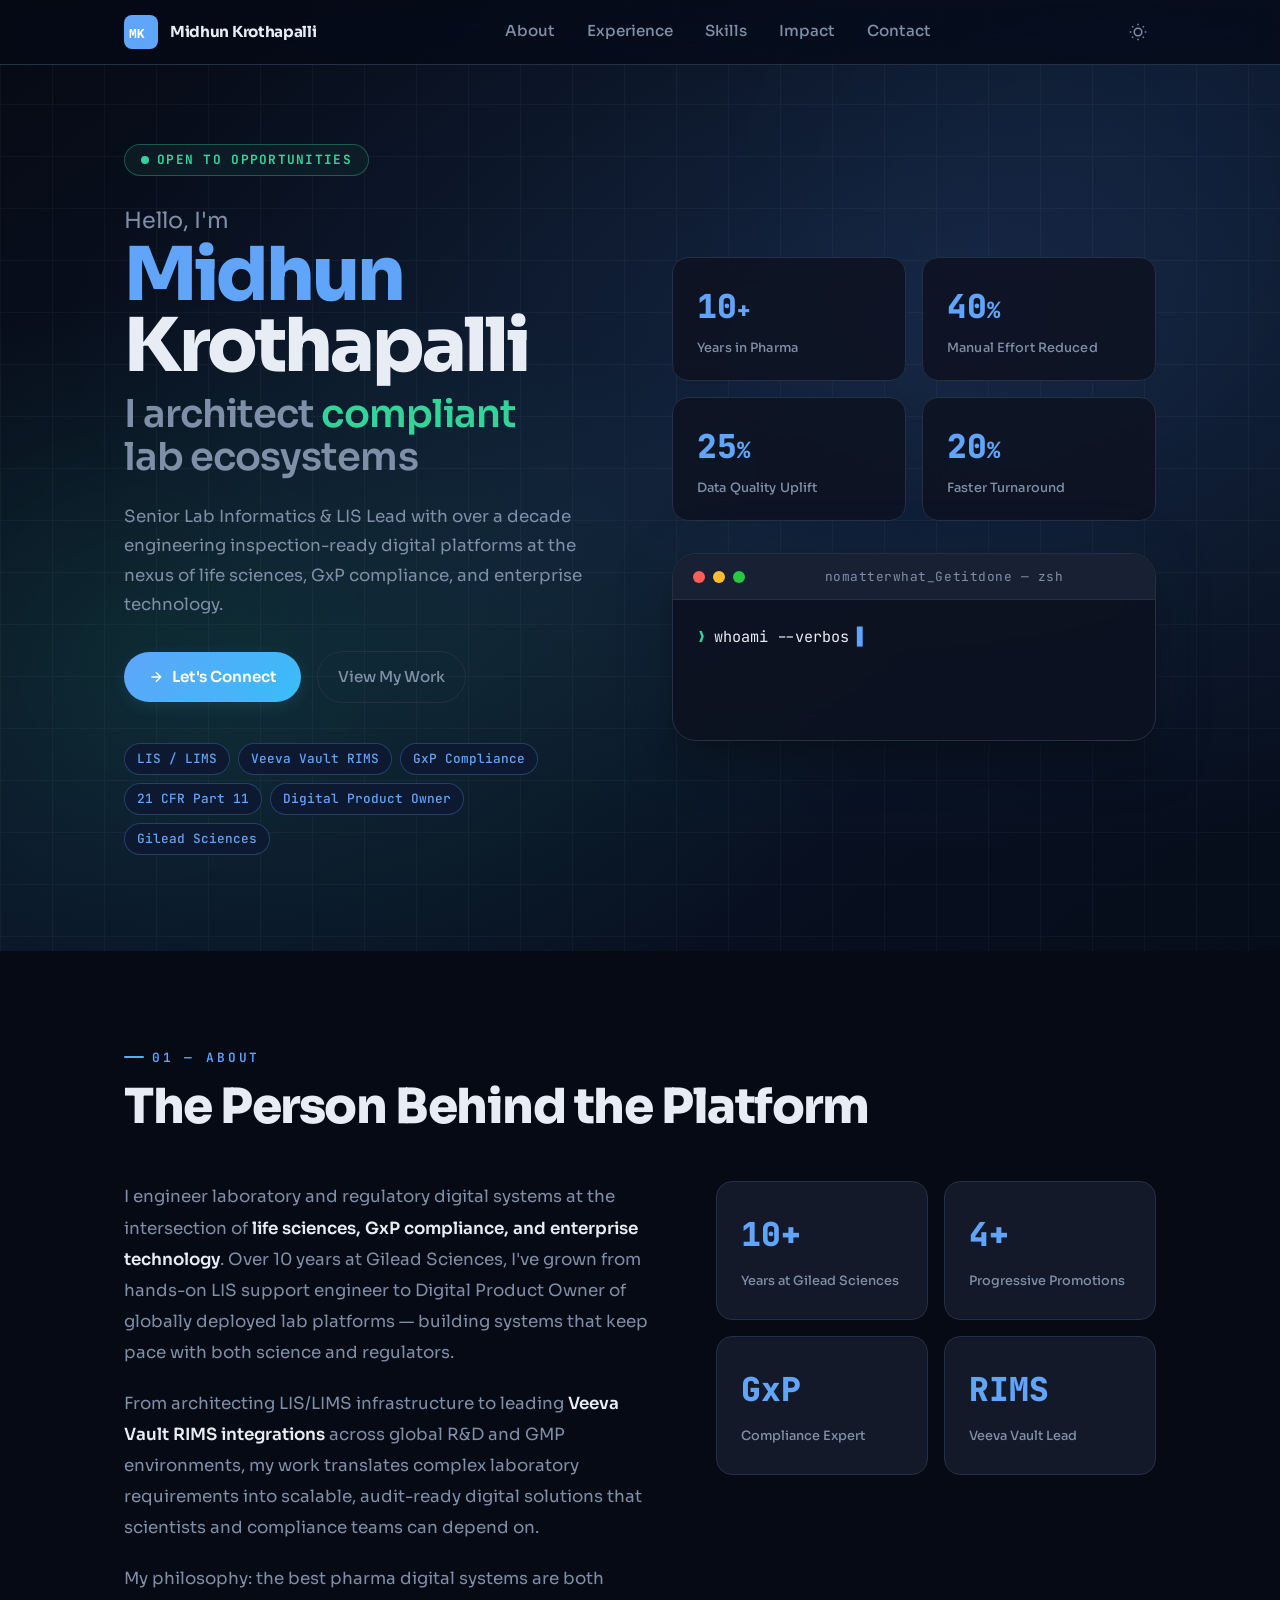
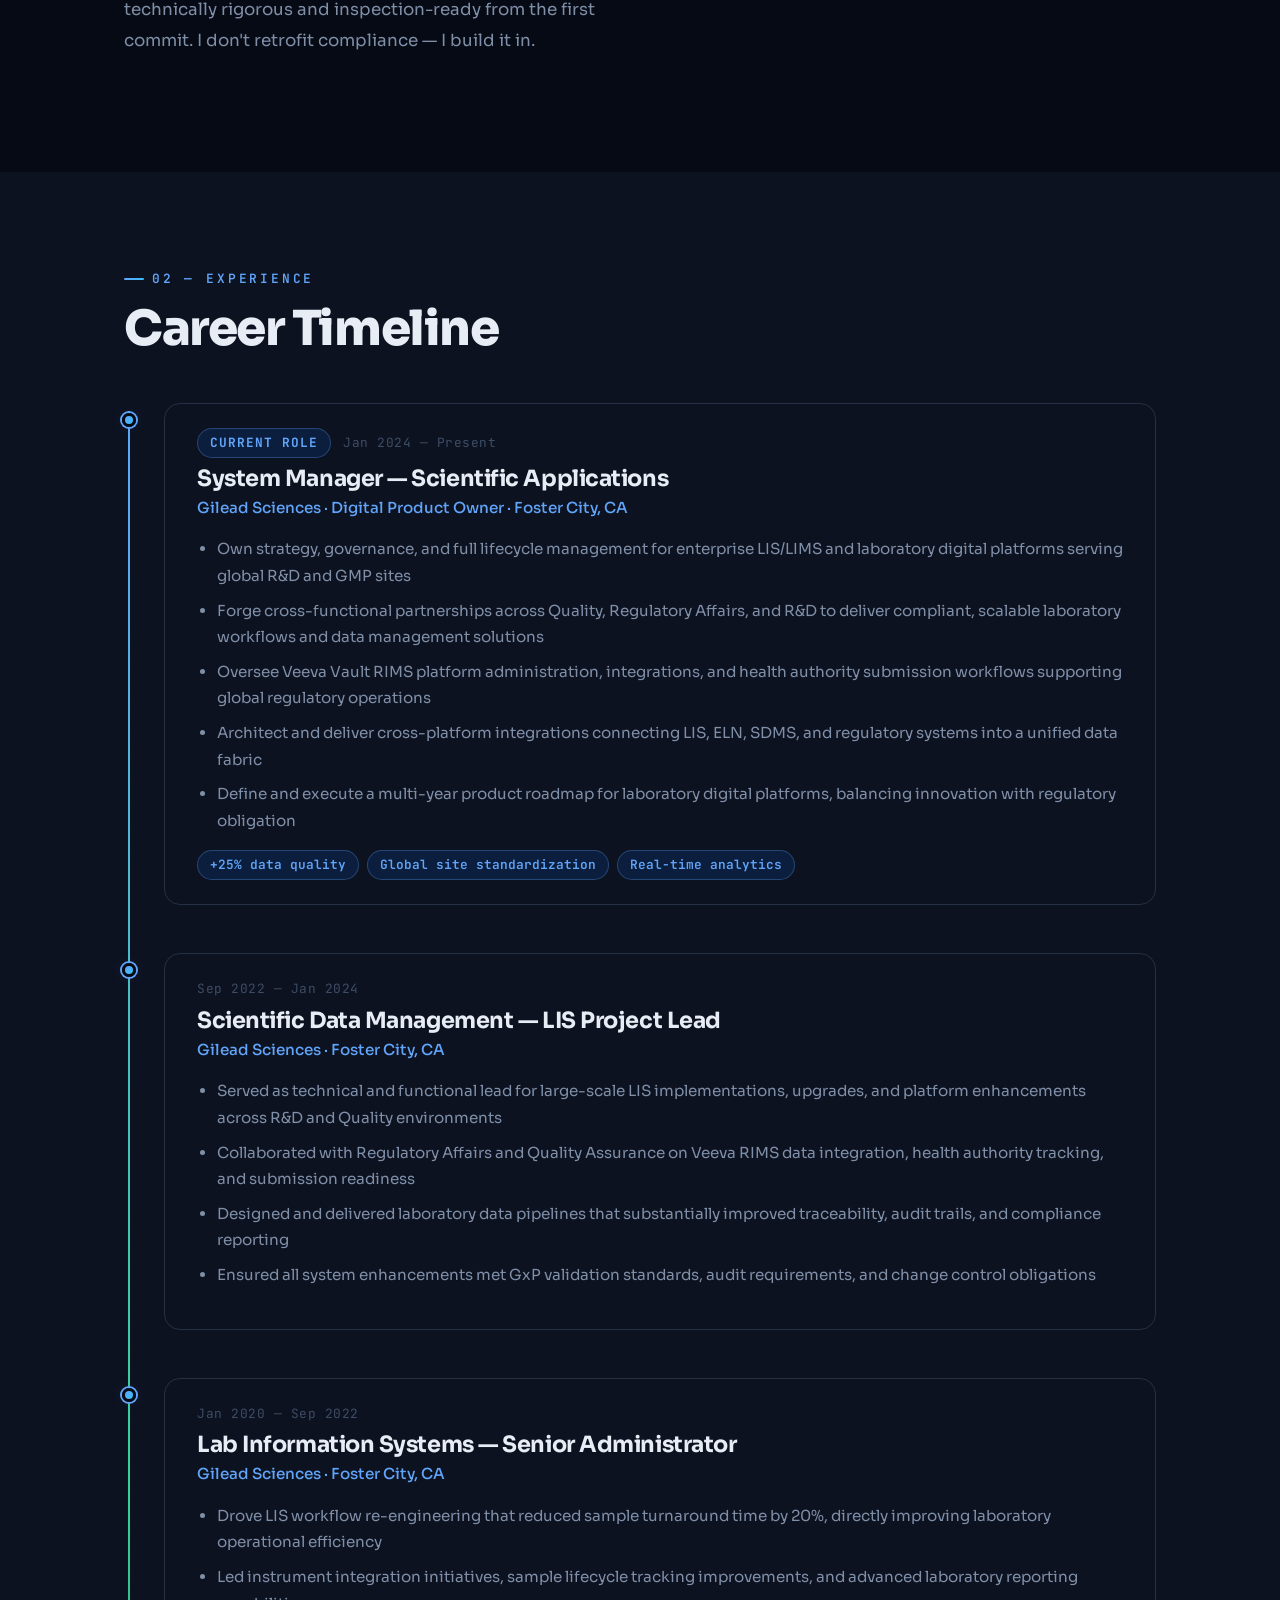
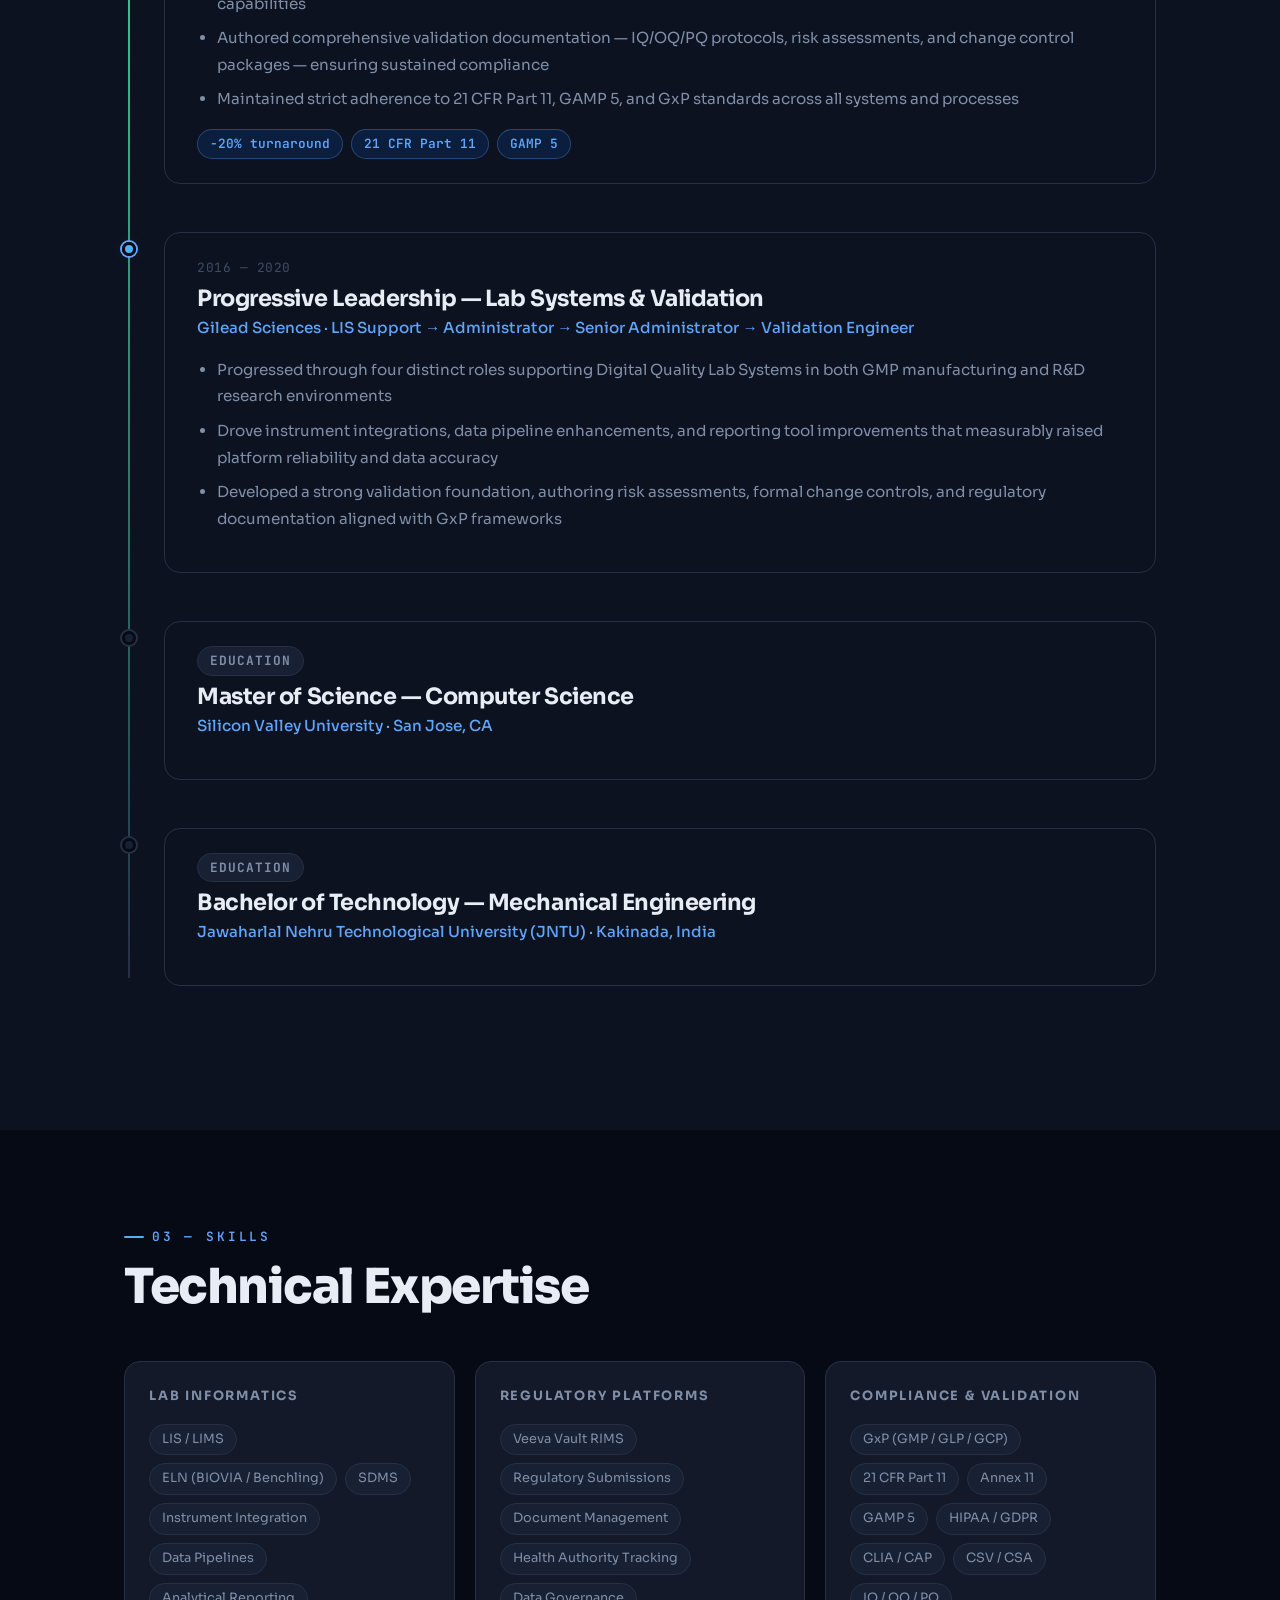
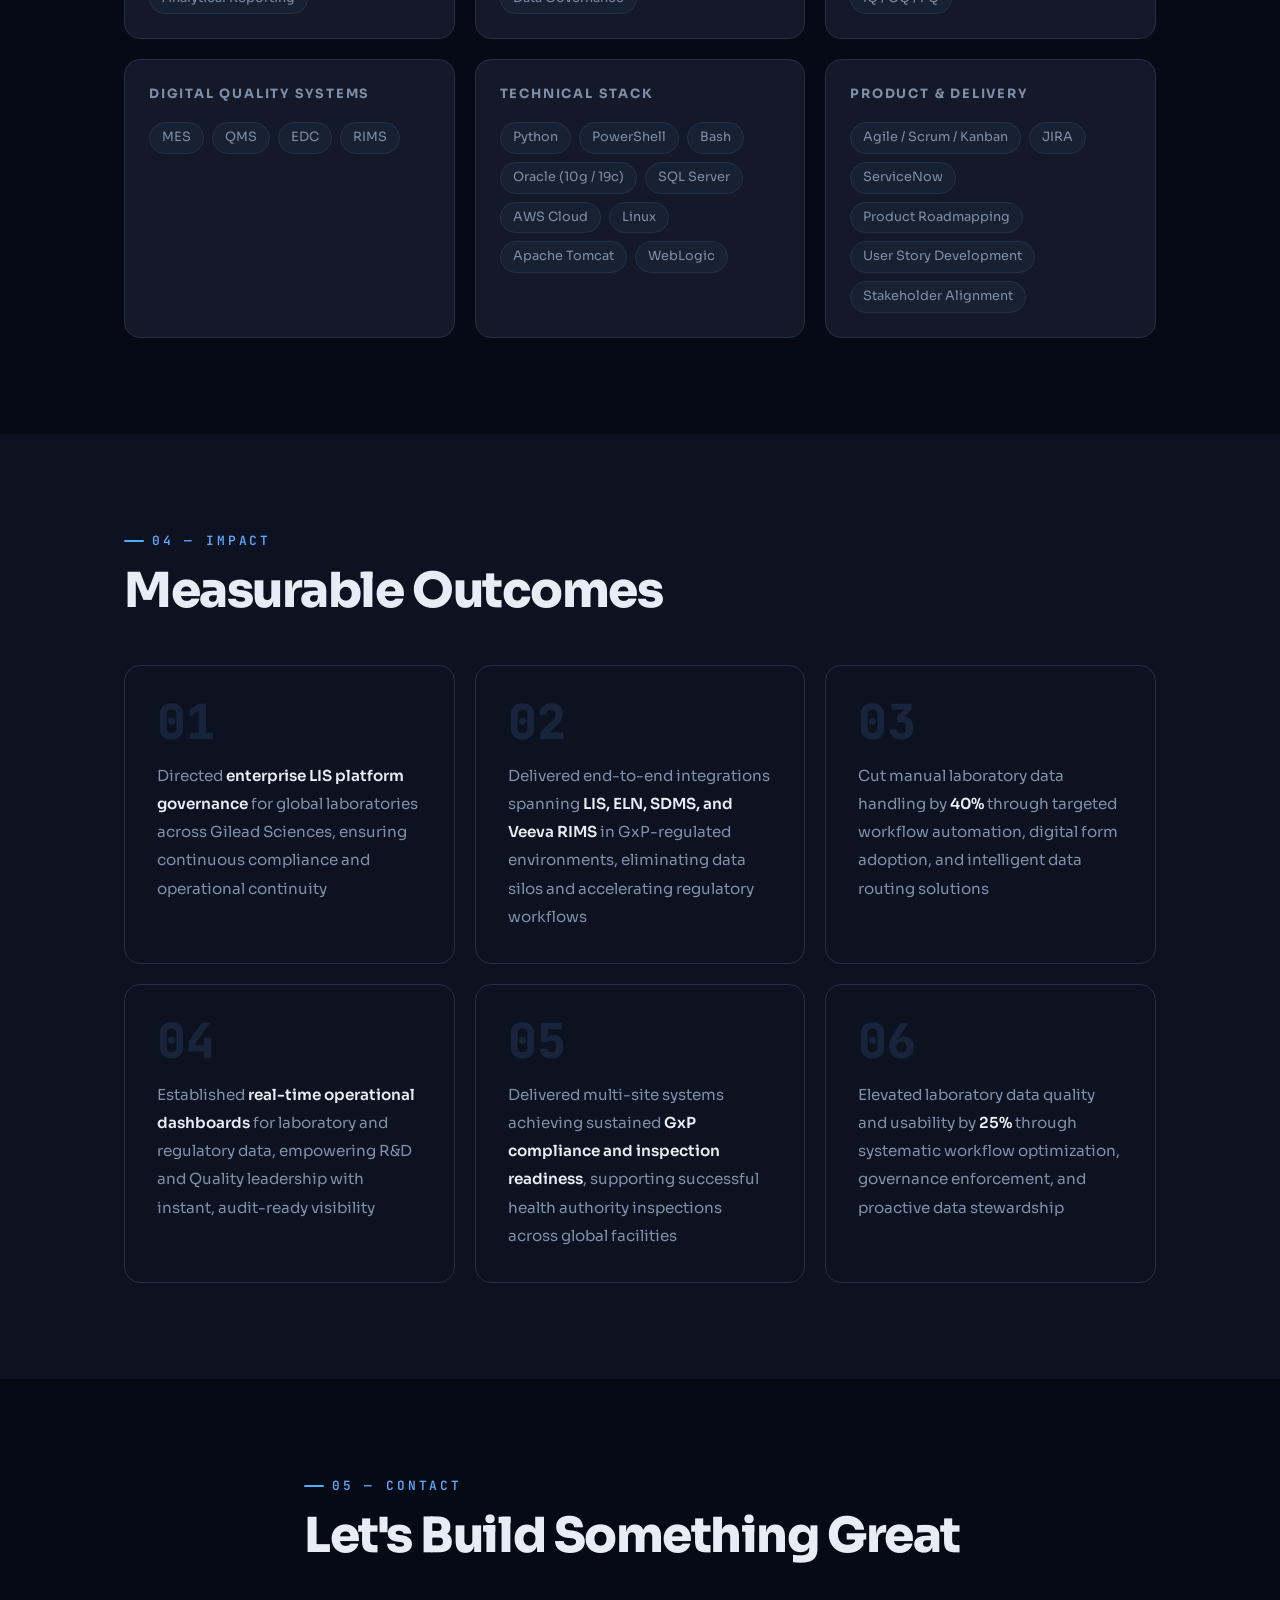
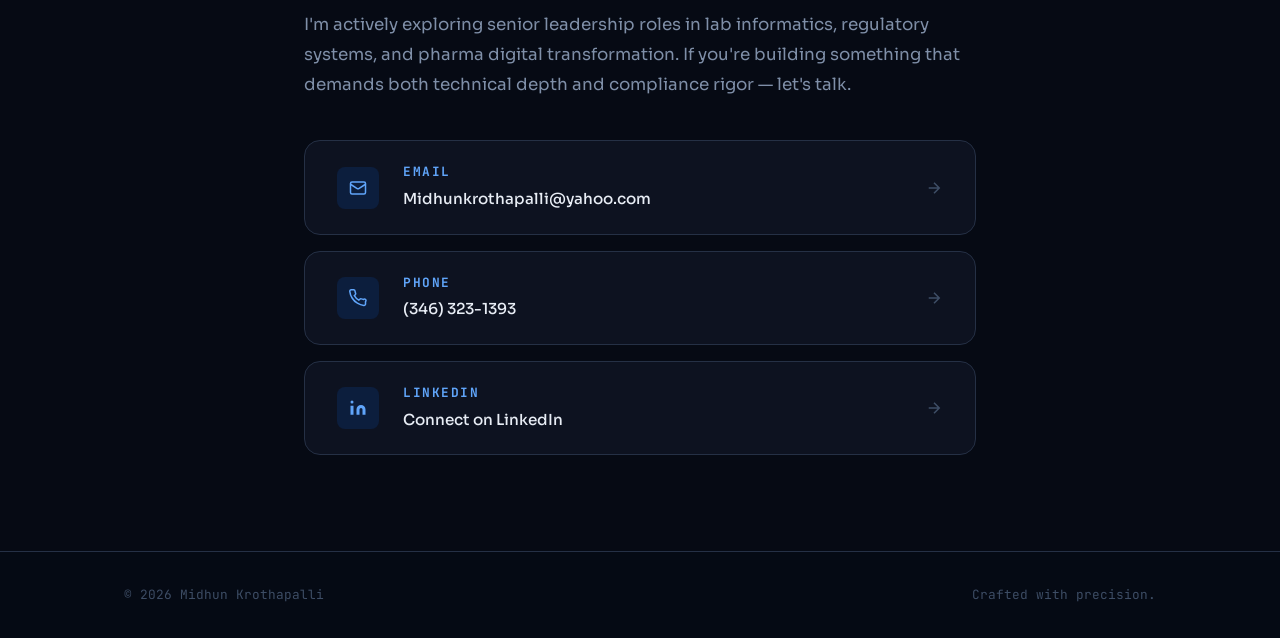
==== commit 3442e21d: "Fix contact icon size + theme" ====
--- a/index.html
+++ b/index.html
@@ -124,7 +124,7 @@
               <span class="dot red"></span>
               <span class="dot yellow"></span>
               <span class="dot green"></span>
-              <span class="mono terminal-title">midhun@gilead — zsh</span>
+              <span class="mono terminal-title">nomatterwhat_Getitdone — zsh</span>
             </div>
             <div class="terminal-body">
               <div class="terminal-line">
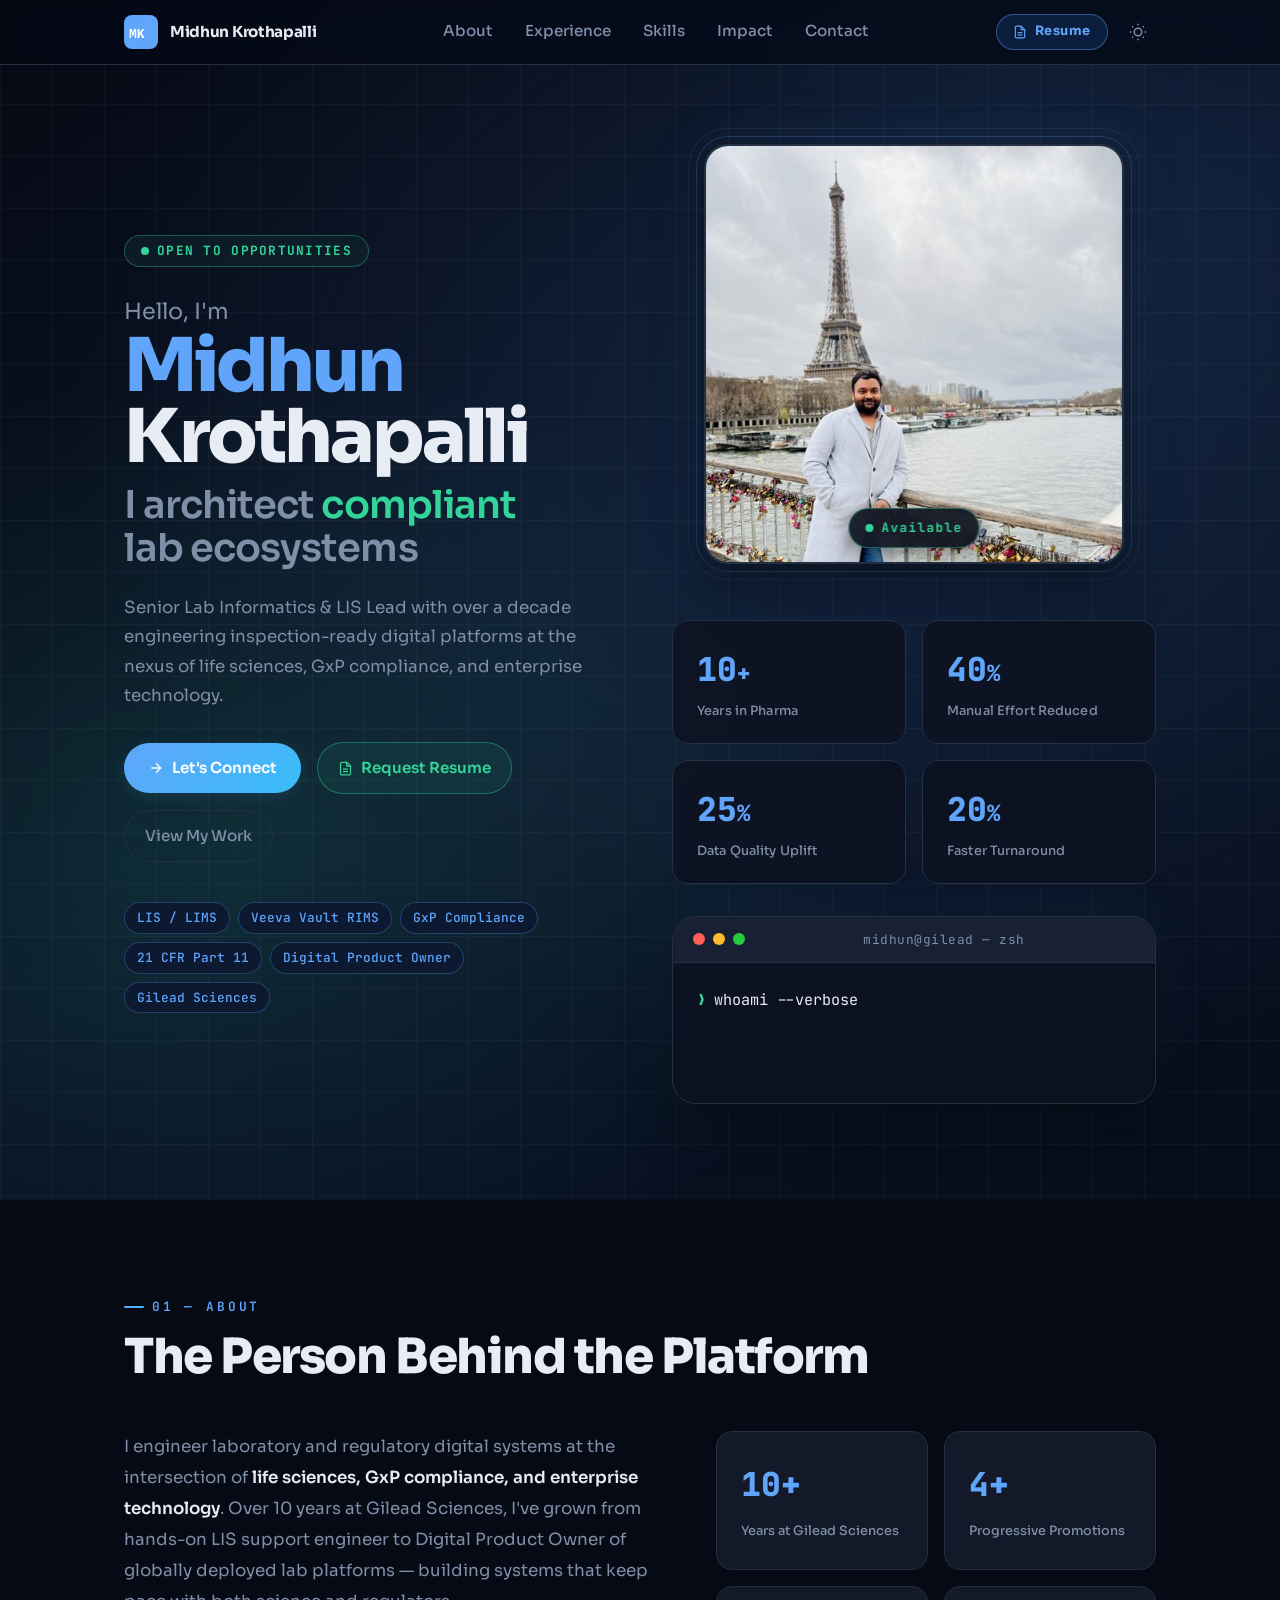
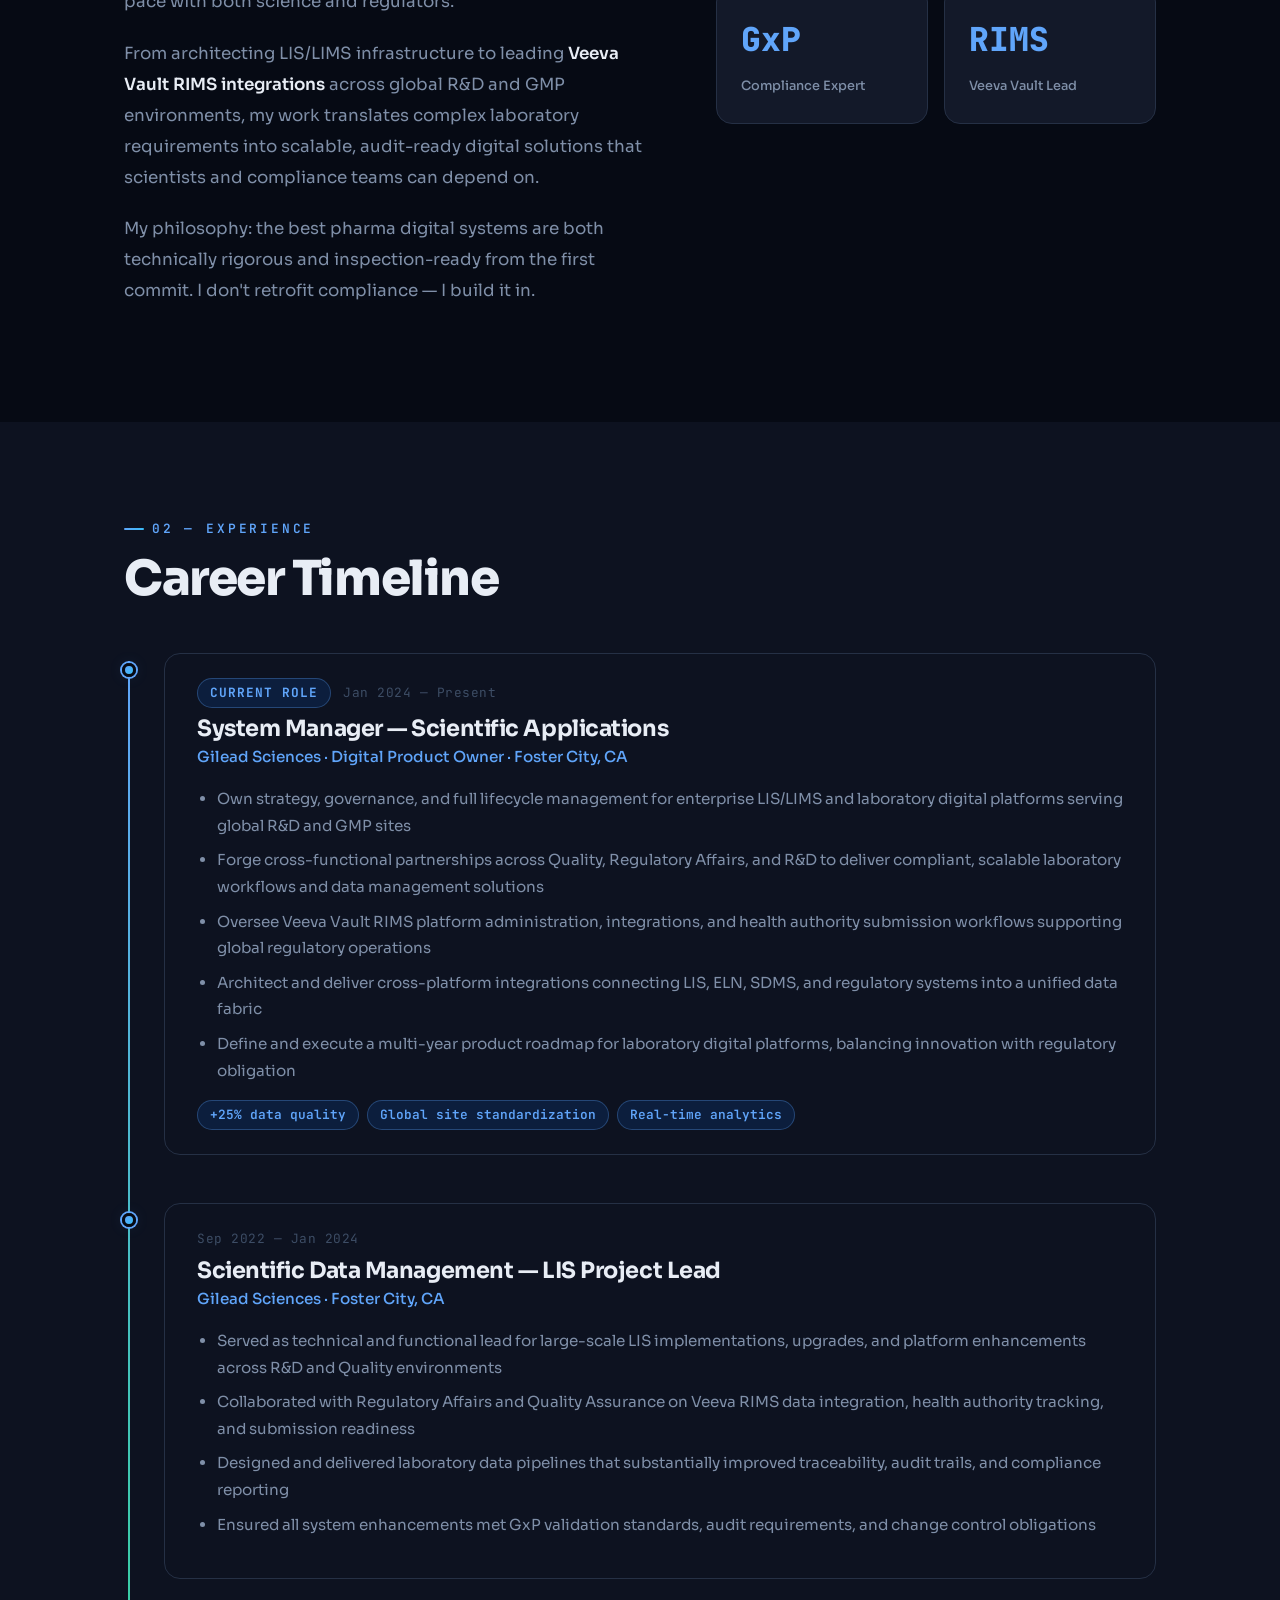
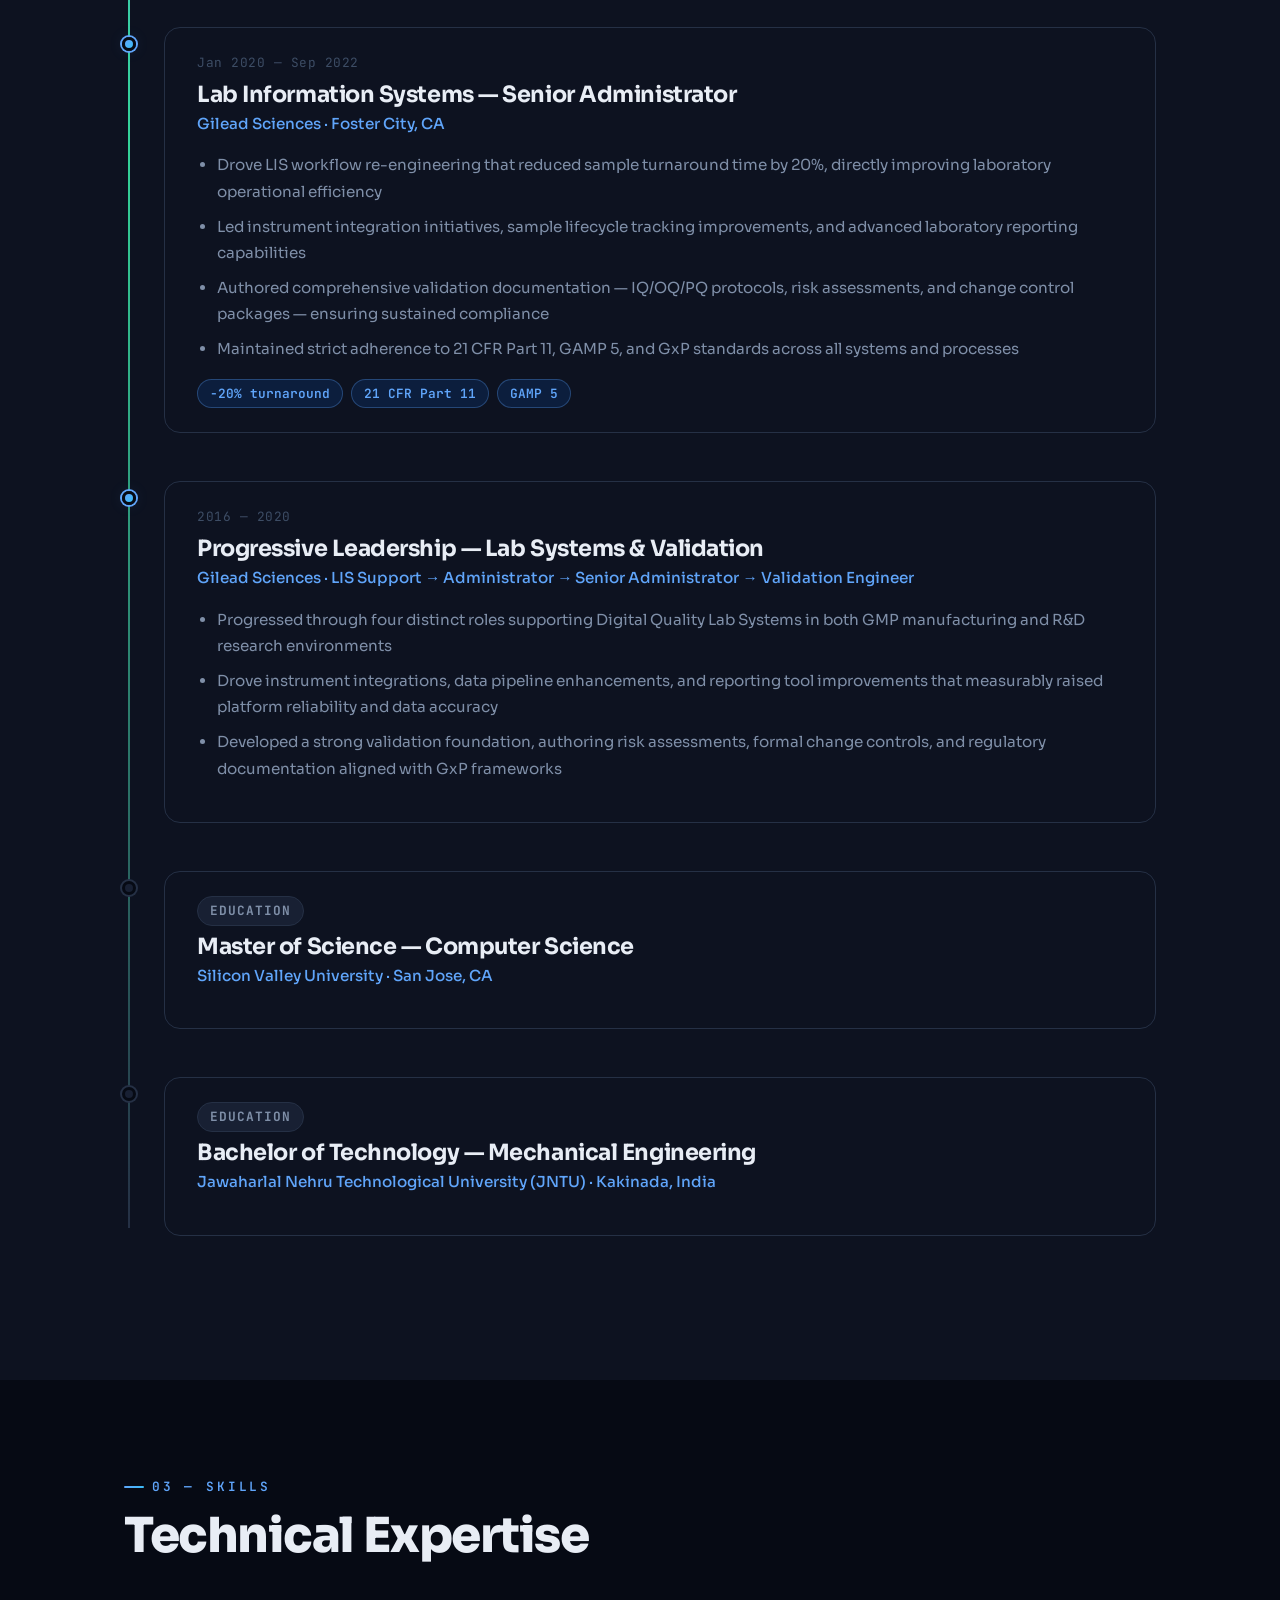
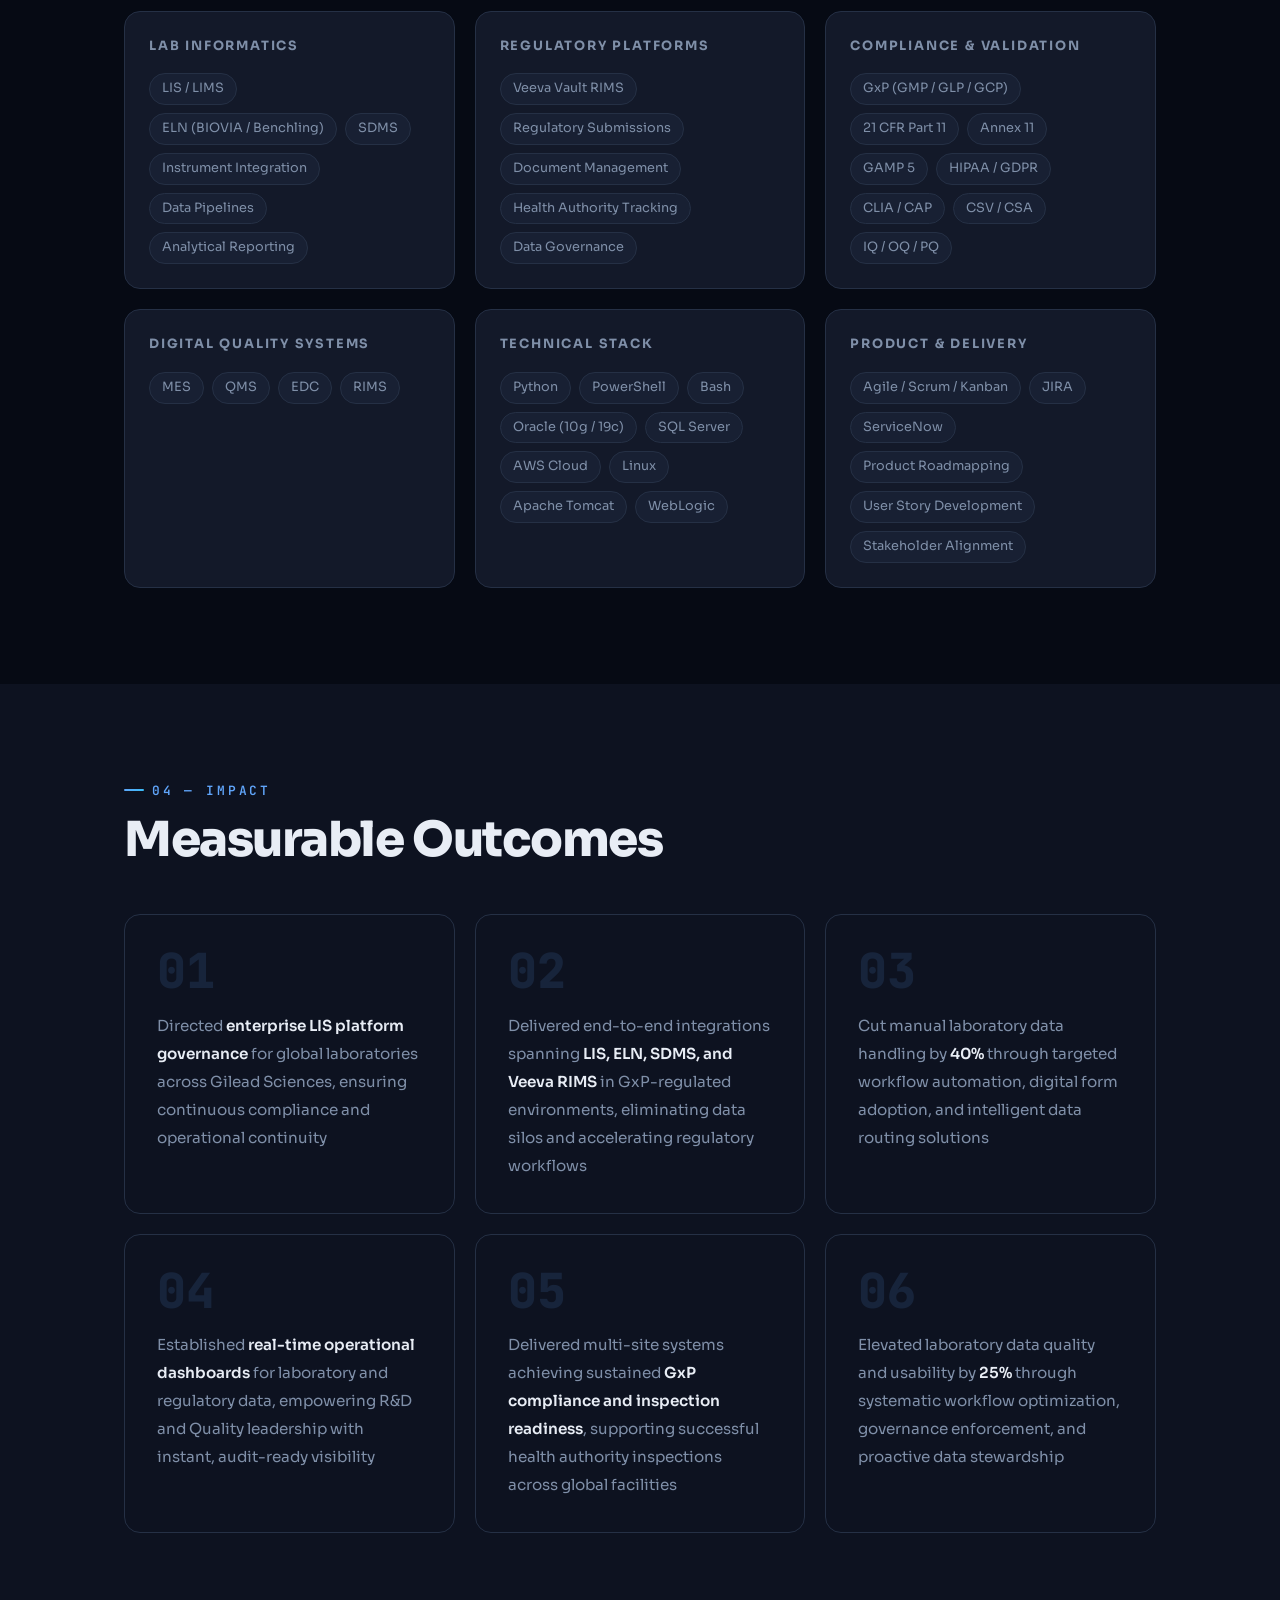
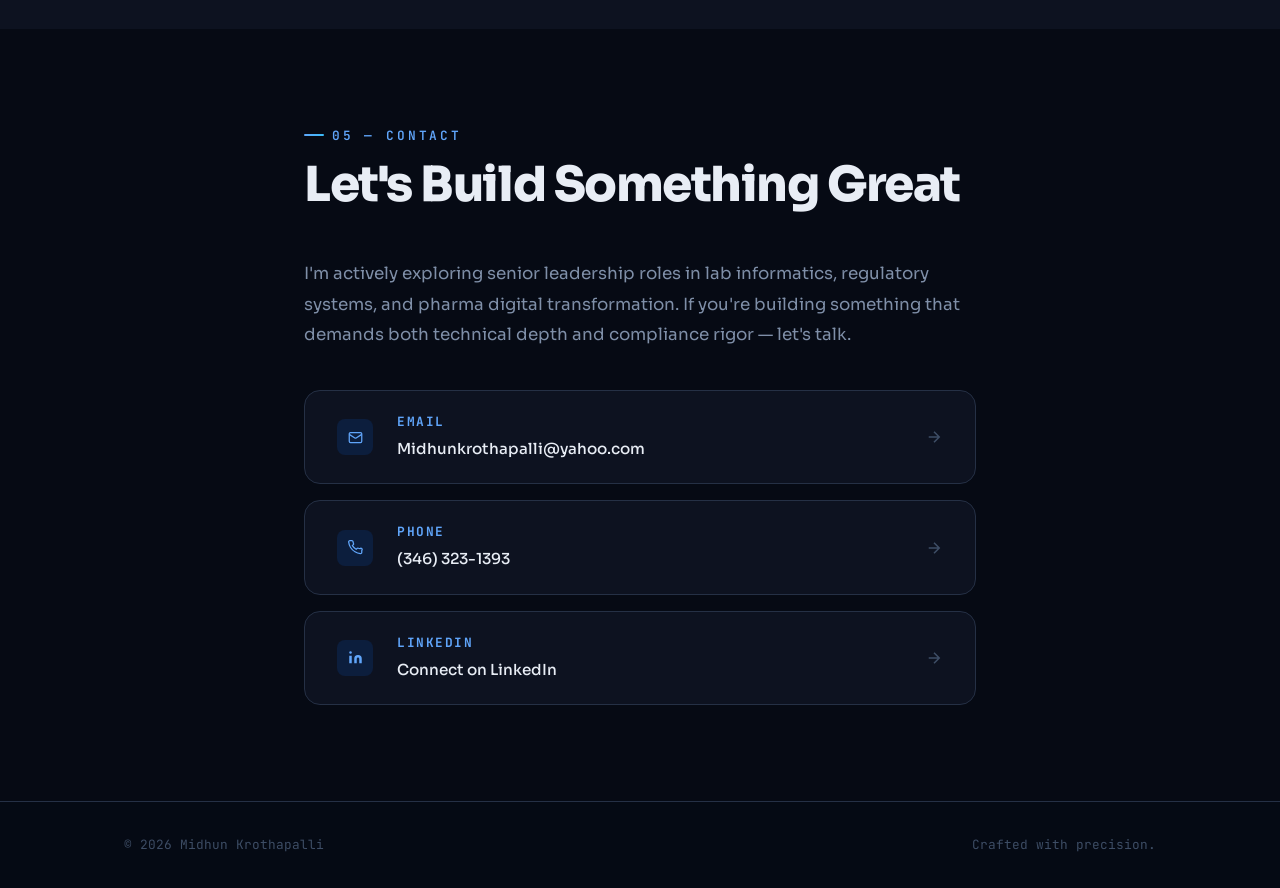
==== commit 8d53b78f: "Fix contact icon size + themewith new update" ====
--- a/index.html
+++ b/index.html
@@ -41,6 +41,10 @@
         <a href="#contact">Contact</a>
       </nav>
       <div class="header-actions">
+        <a href="mailto:Midhunkrothapalli@yahoo.com?subject=Resume%20Request%20—%20[Your%20Name]&body=Hi%20Midhun%2C%0A%0AI%20came%20across%20your%20portfolio%20and%20would%20love%20to%20review%20your%20resume.%0A%0AThank%20you!" class="btn-resume-nav" aria-label="Request Resume">
+          <svg width="14" height="14" viewBox="0 0 24 24" fill="none" stroke="currentColor" stroke-width="2"><path d="M14 2H6a2 2 0 0 0-2 2v16a2 2 0 0 0 2 2h12a2 2 0 0 0 2-2V8z"/><polyline points="14,2 14,8 20,8"/><line x1="16" y1="13" x2="8" y2="13"/><line x1="16" y1="17" x2="8" y2="17"/></svg>
+          Resume
+        </a>
         <button data-theme-toggle aria-label="Switch to light mode" class="theme-toggle">
           <svg width="18" height="18" viewBox="0 0 24 24" fill="none" stroke="currentColor" stroke-width="2"><path d="M21 12.79A9 9 0 1 1 11.21 3 7 7 0 0 0 21 12.79z"/></svg>
         </button>
@@ -86,6 +90,10 @@
               <svg width="16" height="16" viewBox="0 0 24 24" fill="none" stroke="currentColor" stroke-width="2"><path d="M5 12h14M12 5l7 7-7 7"/></svg>
               Let's Connect
             </a>
+            <a href="mailto:Midhunkrothapalli@yahoo.com?subject=Resume%20Request%20%E2%80%94%20[Your%20Name]&body=Hi%20Midhun%2C%0A%0AI%20came%20across%20your%20portfolio%20and%20would%20love%20to%20review%20your%20resume.%0A%0AThank%20you!" class="btn-resume">
+              <svg width="15" height="15" viewBox="0 0 24 24" fill="none" stroke="currentColor" stroke-width="2"><path d="M14 2H6a2 2 0 0 0-2 2v16a2 2 0 0 0 2 2h12a2 2 0 0 0 2-2V8z"/><polyline points="14,2 14,8 20,8"/><line x1="16" y1="13" x2="8" y2="13"/><line x1="16" y1="17" x2="8" y2="17"/></svg>
+              Request Resume
+            </a>
             <a href="#experience" class="btn-ghost">View My Work</a>
           </div>
 
@@ -100,6 +108,22 @@
         </div>
 
         <div class="hero-right">
+          <div class="profile-photo-wrap reveal delay-1">
+            <div class="profile-photo-ring"></div>
+            <div class="profile-photo-ring ring-2"></div>
+            <img
+              src="profile.jpeg"
+              alt="Midhun Krothapalli — Lab Informatics & LIS Lead"
+              class="profile-photo"
+              width="420" height="346"
+              loading="eager"
+            />
+            <div class="profile-photo-badge">
+              <span class="badge-dot"></span>
+              <span class="mono">Available</span>
+            </div>
+          </div>
+
           <div class="hero-stats">
             <div class="stat-card reveal delay-1">
               <span class="stat-num" data-target="10">0</span><span class="stat-plus">+</span>
@@ -124,7 +148,7 @@
               <span class="dot red"></span>
               <span class="dot yellow"></span>
               <span class="dot green"></span>
-              <span class="mono terminal-title">nomatterwhat_Getitdone — zsh</span>
+              <span class="mono terminal-title">midhun@gilead — zsh</span>
             </div>
             <div class="terminal-body">
               <div class="terminal-line">
--- a/style.css
+++ b/style.css
@@ -192,6 +192,23 @@
 .mobile-link:last-child { border-bottom: none; }
 .mobile-link:hover { color: var(--color-primary); }
 
+/* ── NAV RESUME BUTTON ──────────────────────────────────────── */
+.btn-resume-nav {
+  display: inline-flex; align-items: center; gap: var(--space-2);
+  font-size: var(--text-xs); font-weight: 700; letter-spacing: 0.04em;
+  color: var(--color-primary);
+  border: 1.5px solid color-mix(in srgb, var(--color-primary) 40%, transparent);
+  background: var(--color-primary-highlight);
+  padding: 6px var(--space-4); border-radius: var(--radius-full);
+  transition: background var(--transition), border-color var(--transition), transform var(--transition), box-shadow var(--transition);
+  white-space: nowrap;
+}
+.btn-resume-nav:hover {
+  border-color: var(--color-primary);
+  transform: translateY(-1px);
+  box-shadow: 0 4px 14px var(--color-primary-glow);
+}
+
 /* ── HERO ────────────────────────────────────────────────────── */
 .hero-section {
   position: relative; z-index: 1;
@@ -291,6 +308,67 @@
   transition: color var(--transition), border-color var(--transition), background var(--transition);
 }
 .btn-ghost:hover { color: var(--color-primary); border-color: var(--color-primary); background: var(--color-primary-highlight); }
+
+.btn-resume {
+  display: inline-flex; align-items: center; gap: var(--space-2);
+  color: var(--color-accent); font-weight: 600; font-size: var(--text-sm);
+  padding: var(--space-3) var(--space-5); border-radius: var(--radius-full);
+  border: 1.5px solid color-mix(in srgb, var(--color-accent) 40%, transparent);
+  background: color-mix(in srgb, var(--color-accent-glow) 60%, transparent);
+  transition: color var(--transition), border-color var(--transition), background var(--transition), transform var(--transition), box-shadow var(--transition);
+}
+.btn-resume:hover {
+  color: var(--color-accent); border-color: var(--color-accent);
+  background: color-mix(in srgb, var(--color-accent-glow) 120%, transparent);
+  transform: translateY(-2px); box-shadow: 0 6px 20px var(--color-accent-glow);
+}
+
+/* ── PROFILE PHOTO ──────────────────────────────────────────── */
+.profile-photo-wrap {
+  position: relative; width: 100%; max-width: 420px;
+  margin: 0 auto var(--space-6);
+}
+.profile-photo {
+  width: 100%; height: auto;
+  border-radius: var(--radius-2xl);
+  display: block;
+  object-fit: cover; object-position: center top;
+  border: 2px solid var(--color-border);
+  box-shadow: var(--shadow-lg), 0 0 60px var(--color-primary-glow);
+  position: relative; z-index: 2;
+  transition: box-shadow var(--transition-slow), transform var(--transition-slow);
+}
+.profile-photo-wrap:hover .profile-photo {
+  box-shadow: var(--shadow-lg), 0 0 90px var(--color-primary-glow);
+  transform: translateY(-4px) scale(1.01);
+}
+.profile-photo-ring {
+  position: absolute; inset: -8px; border-radius: calc(var(--radius-2xl) + 8px);
+  border: 1.5px solid color-mix(in srgb, var(--color-primary) 25%, transparent);
+  z-index: 1;
+  animation: ringPulse 3s ease-in-out infinite;
+}
+.ring-2 {
+  inset: -16px; border-radius: calc(var(--radius-2xl) + 16px);
+  border-color: color-mix(in srgb, var(--color-primary) 12%, transparent);
+  animation-delay: 0.6s;
+}
+@keyframes ringPulse {
+  0%,100% { opacity: 1; transform: scale(1); }
+  50% { opacity: 0.5; transform: scale(1.01); }
+}
+.profile-photo-badge {
+  position: absolute; bottom: var(--space-4); left: 50%; transform: translateX(-50%);
+  display: inline-flex; align-items: center; gap: var(--space-2);
+  background: color-mix(in srgb, var(--color-surface) 90%, transparent);
+  border: 1px solid color-mix(in srgb, var(--color-accent) 40%, transparent);
+  border-radius: var(--radius-full);
+  padding: var(--space-2) var(--space-4);
+  backdrop-filter: blur(12px);
+  z-index: 3; white-space: nowrap;
+  box-shadow: var(--shadow-md);
+}
+.profile-photo-badge .mono { font-size: var(--text-xs); color: var(--color-accent); font-weight: 700; letter-spacing: 0.08em; }
 
 /* FLOATING TAGS */
 .hero-floating-tags { display: flex; flex-wrap: wrap; gap: var(--space-2); }
@@ -545,11 +623,11 @@
 .contact-card:hover { border-color: var(--color-primary); box-shadow: var(--shadow-md); transform: translateX(8px); }
 .contact-card:hover::before { transform: scaleY(1); }
 .contact-icon {
-  width: 42px; height: 42px; border-radius: var(--radius-md);
+  width: 36px; height: 36px; border-radius: var(--radius-md);
   background: var(--color-primary-highlight);
   display: flex; align-items: center; justify-content: center; flex-shrink: 0;
 }
-.contact-icon svg { width: 18px; height: 18px; color: var(--color-primary); }
+.contact-icon svg { width: 15px; height: 15px; color: var(--color-primary); }
 .contact-info { flex: 1; }
 .contact-label {
   font-family: var(--font-mono); font-size: var(--text-xs); color: var(--color-primary);
@@ -595,10 +673,12 @@
   .hero-container { grid-template-columns: 1fr; }
   .hero-right { order: -1; }
   .hero-stats { grid-template-columns: 1fr 1fr; }
+  .profile-photo-wrap { max-width: 340px; }
   .about-grid { grid-template-columns: 1fr; gap: var(--space-10); }
 }
 @media (max-width: 768px) {
   .nav-links { display: none; }
+  .btn-resume-nav { display: none; }
   .hamburger { display: flex; }
   .hero-stats { flex-direction: column; }
   .stat-card { min-width: auto; }
@@ -609,4 +689,5 @@
   .footer-inner { flex-direction: column; gap: var(--space-2); text-align: center; }
   .contact-card { padding: var(--space-4) var(--space-5); gap: var(--space-4); }
   .hero-cta-row { flex-direction: column; align-items: flex-start; }
-}
+  .profile-photo-wrap { max-width: 280px; }
+}
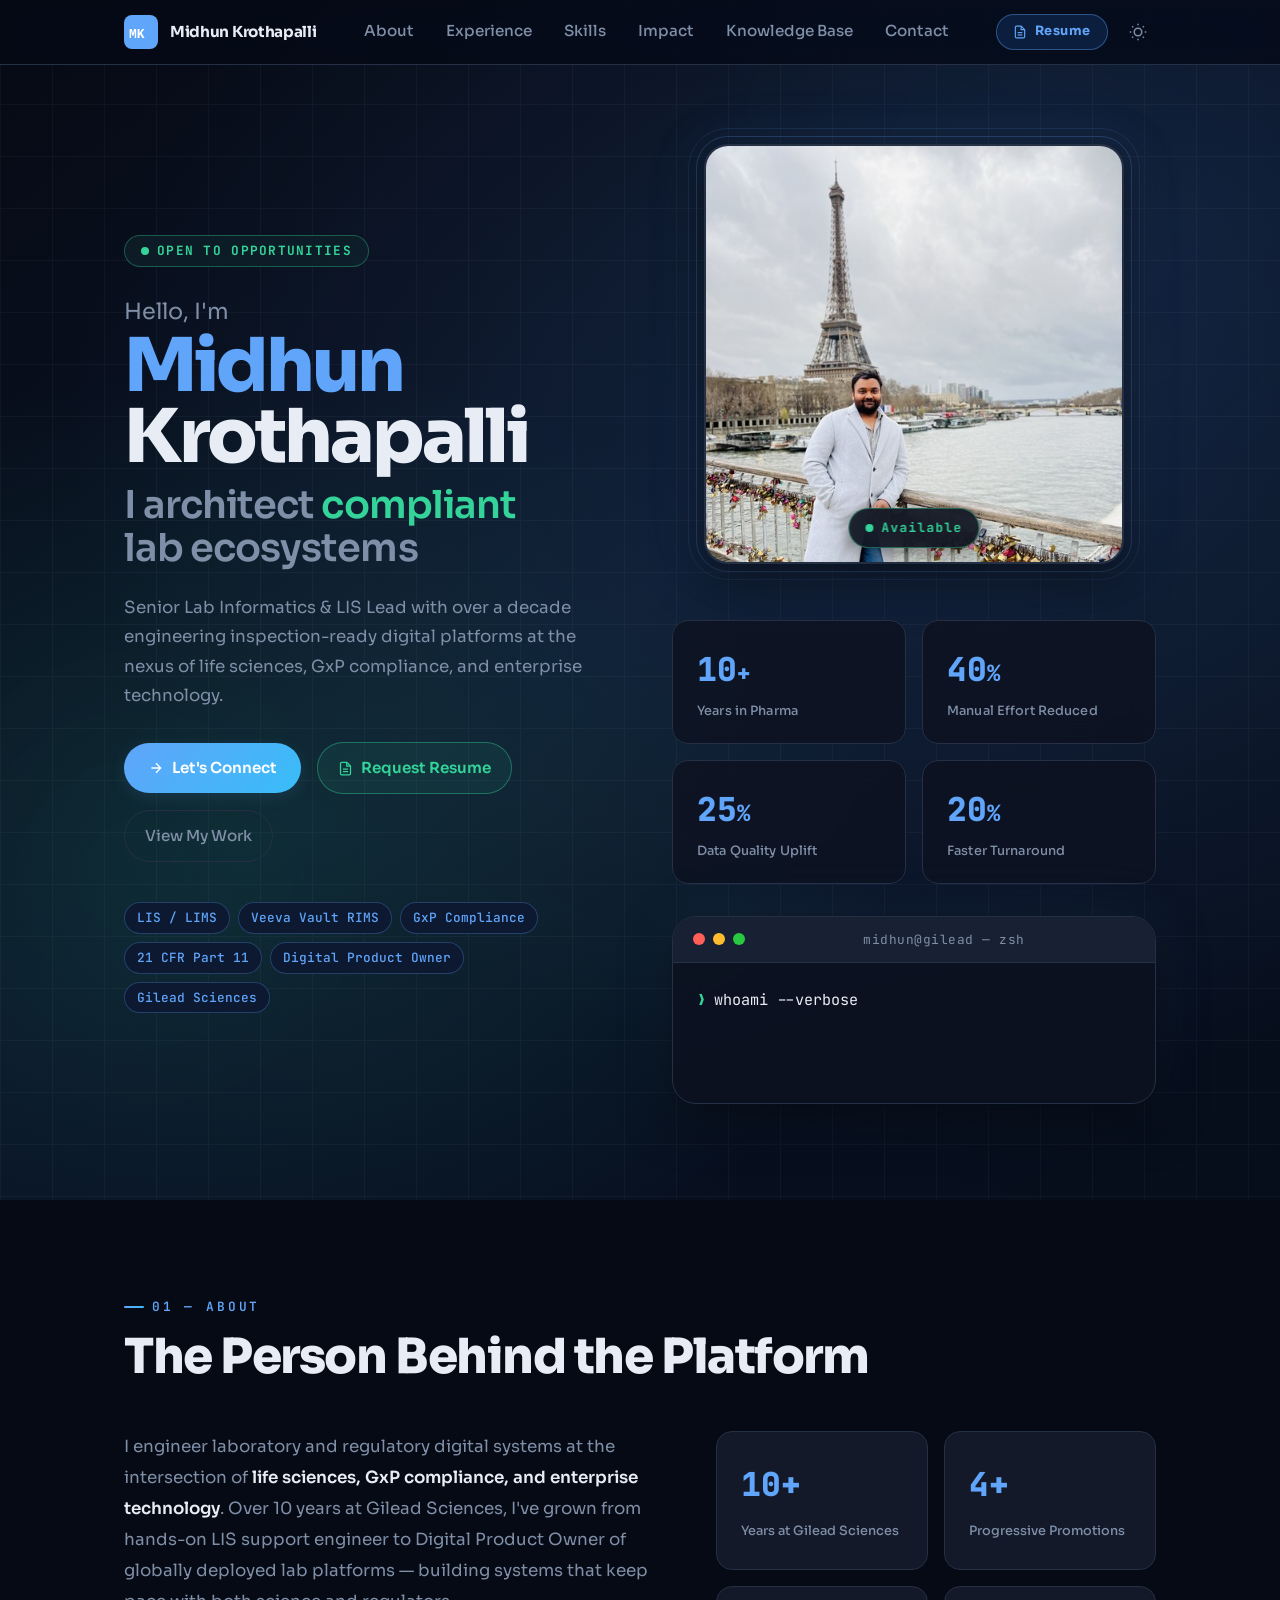
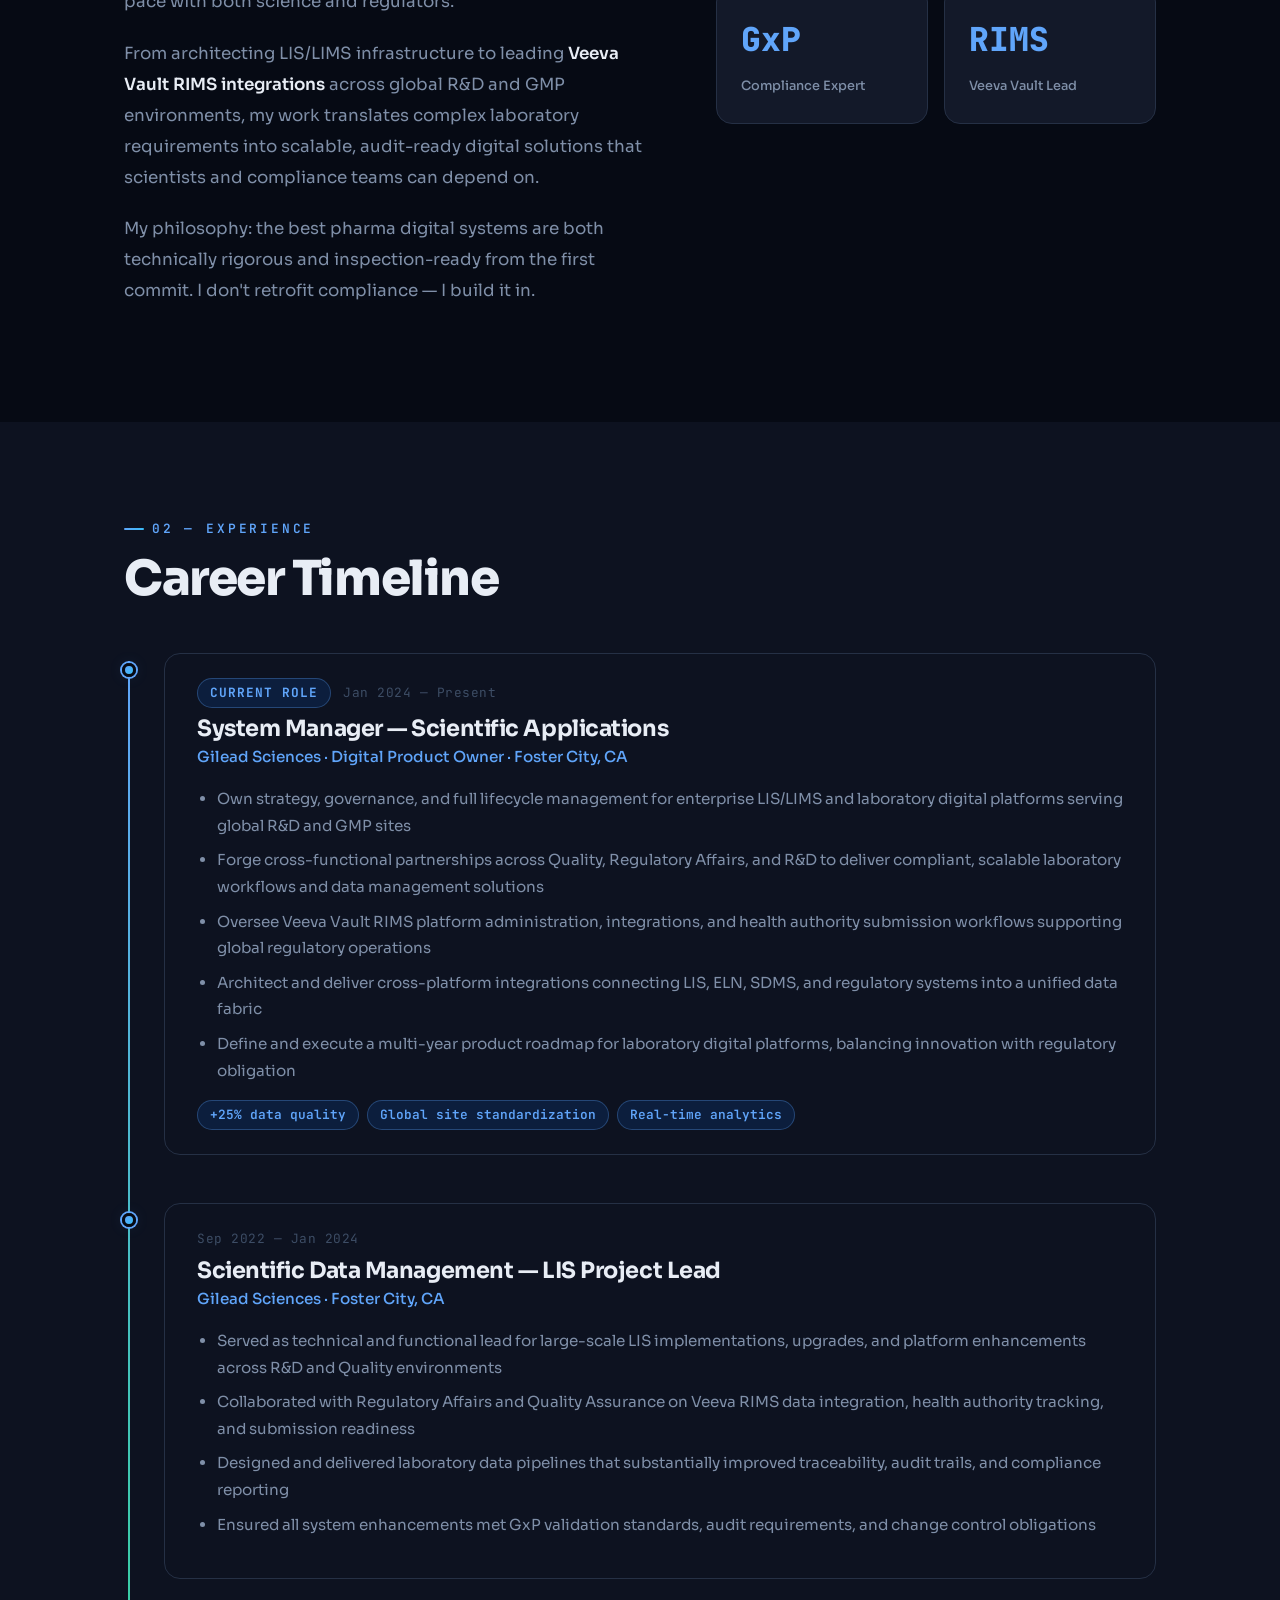
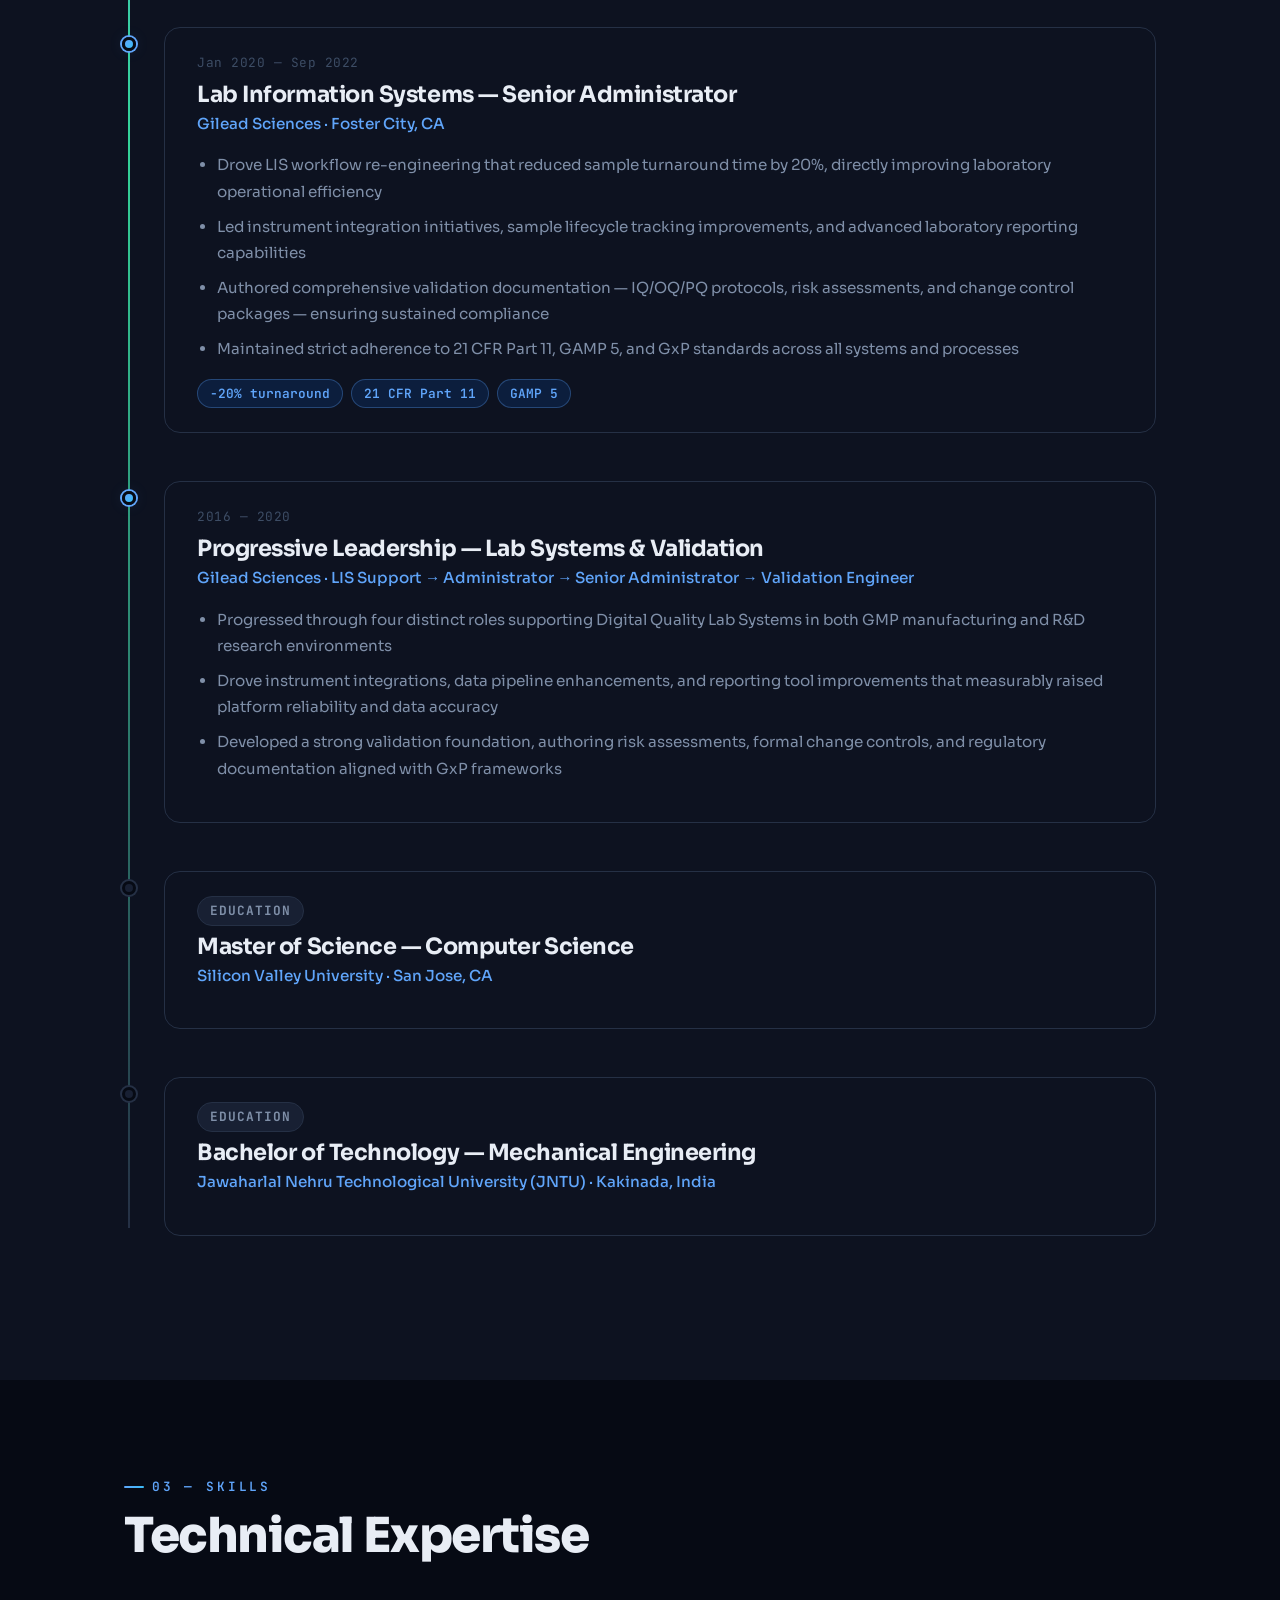
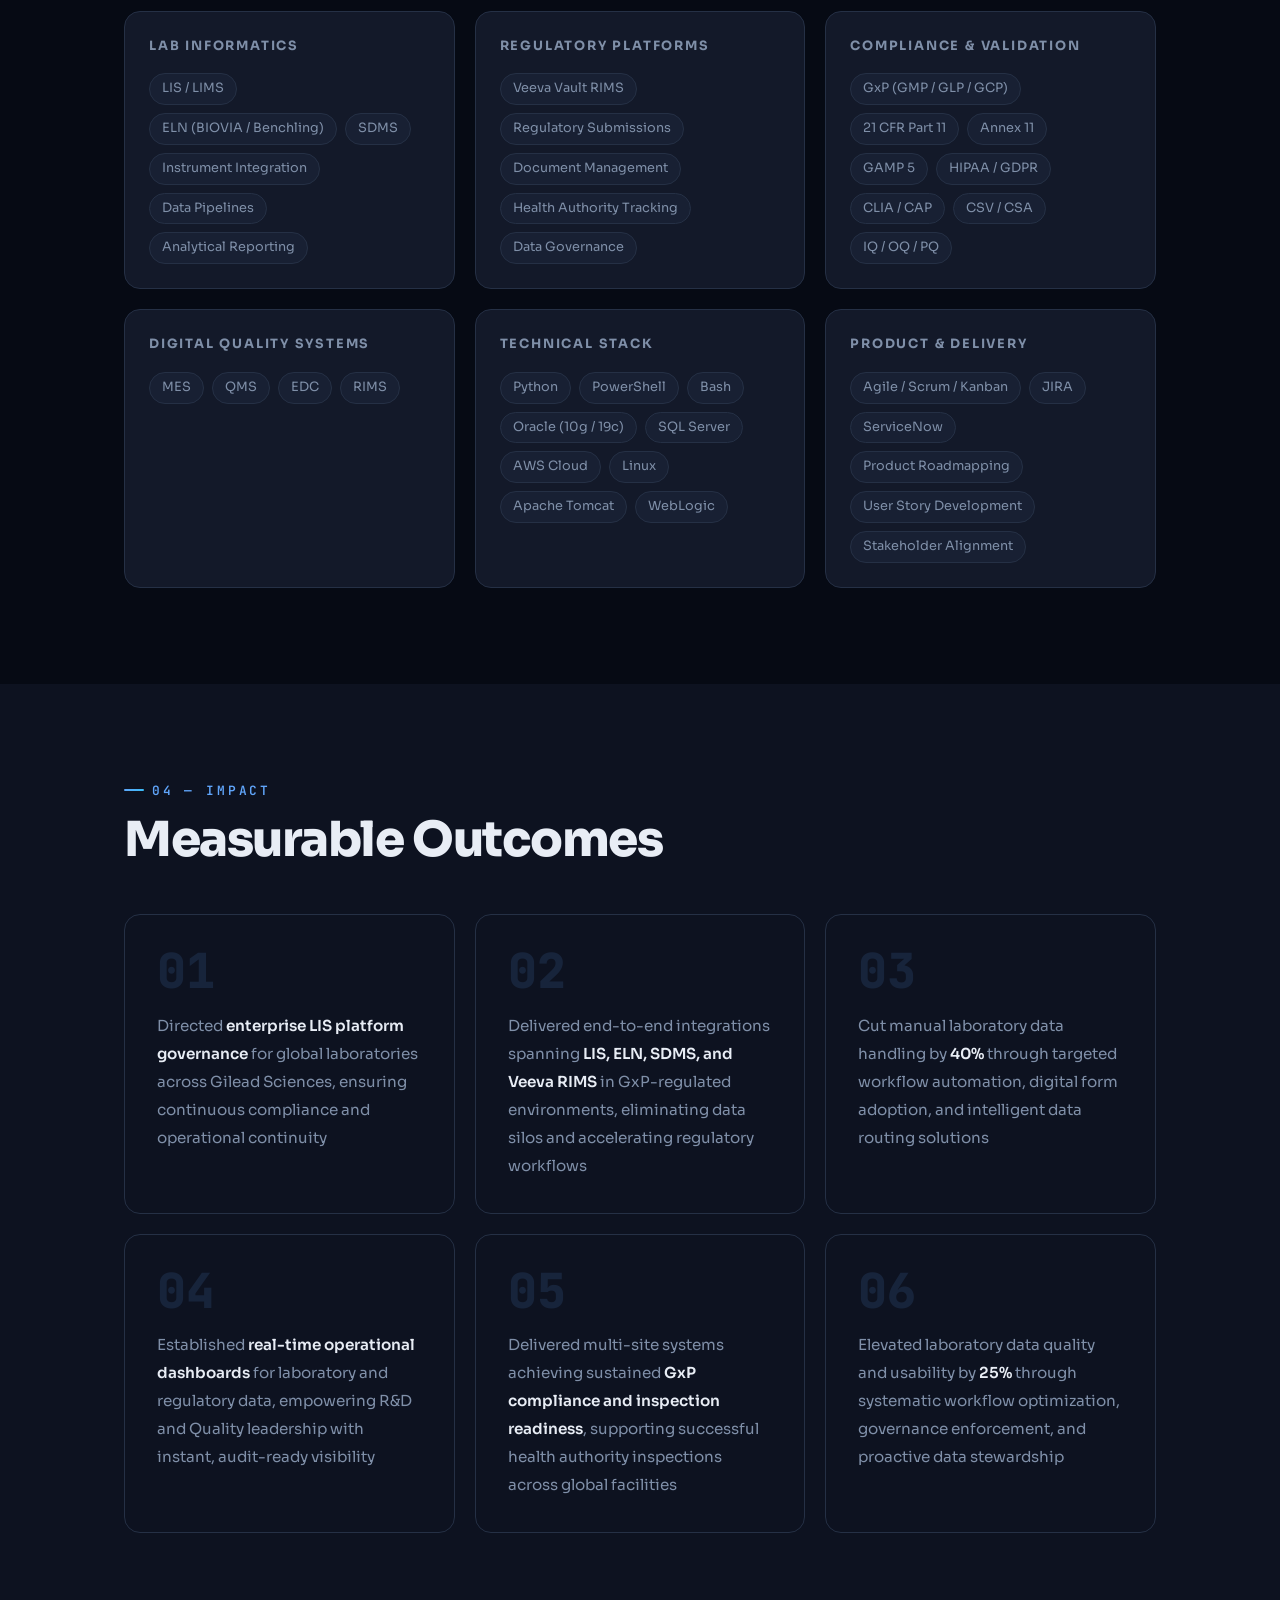
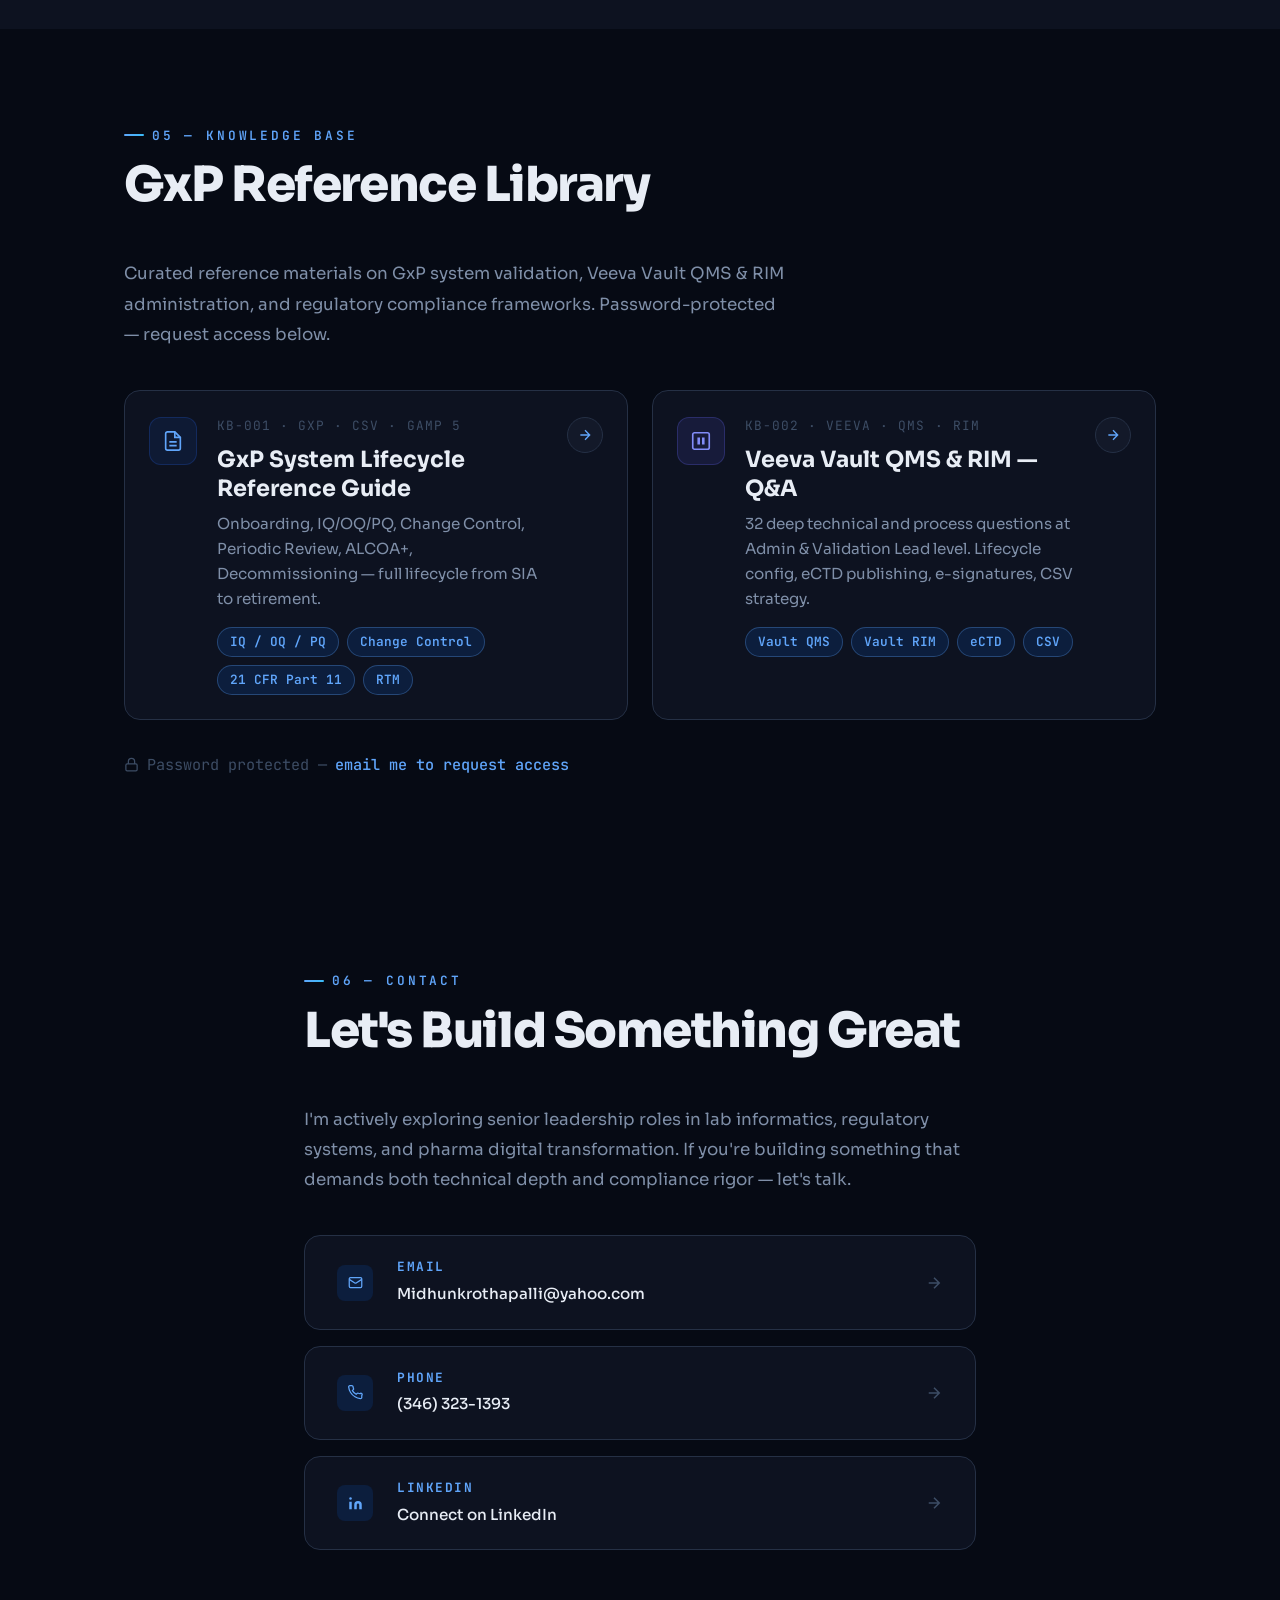
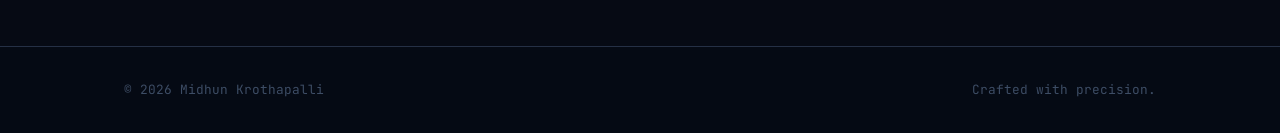
==== commit 3882cb17: "Add password-protected GxP Knowledge Base section" ====
--- a/index.html
+++ b/index.html
@@ -5,6 +5,38 @@
   <meta name="viewport" content="width=device-width, initial-scale=1.0" />
   <title>Midhun Krothapalli — Lab Informatics &amp; Regulatory Systems Leader</title>
   <meta name="description" content="Senior Lab Informatics & LIS Lead with 10+ years driving GxP-compliant digital transformation at Gilead Sciences. Expert in LIS/LIMS, Veeva Vault RIMS, and enterprise regulatory platforms.">
+  <!-- ── FAVICON ─────────────────────────────────────────────── -->
+  <link rel="icon" type="image/x-icon" href="favicon.ico" />
+  <link rel="icon" type="image/png" sizes="16x16" href="favicon-16.png" />
+  <link rel="icon" type="image/png" sizes="32x32" href="favicon-32.png" />
+  <link rel="icon" type="image/png" sizes="48x48" href="favicon-48.png" />
+  <link rel="apple-touch-icon" sizes="180x180" href="favicon-180.png" />
+
+  <!-- ── OPEN GRAPH ─────────────────────────────────────────── -->
+  <meta property="og:type"        content="website" />
+  <meta property="og:url"         content="https://midhunkrothapalli.com/" />
+  <meta property="og:title"       content="Midhun Krothapalli — Lab Informatics & Regulatory Systems Leader" />
+  <meta property="og:description" content="Senior Lab Informatics & LIS Lead with 10+ years driving GxP-compliant digital transformation at Gilead Sciences. Expert in LIS/LIMS, Veeva Vault RIMS, and enterprise regulatory platforms." />
+  <meta property="og:image"       content="https://midhunkrothapalli.com/og-image.jpg" />
+  <meta property="og:image:width"  content="1200" />
+  <meta property="og:image:height" content="630" />
+  <meta property="og:image:alt"   content="Midhun Krothapalli — Senior Lab Informatics & LIS Lead" />
+  <meta property="og:locale"      content="en_US" />
+  <meta property="og:site_name"   content="Midhun Krothapalli" />
+
+  <!-- ── TWITTER / X CARD ──────────────────────────────────── -->
+  <meta name="twitter:card"        content="summary_large_image" />
+  <meta name="twitter:title"       content="Midhun Krothapalli — Lab Informatics & Regulatory Systems Leader" />
+  <meta name="twitter:description" content="10+ years building GxP-compliant lab platforms at Gilead Sciences. LIS · LIMS · Veeva Vault RIMS · 21 CFR Part 11." />
+  <meta name="twitter:image"       content="https://midhunkrothapalli.com/og-image.jpg" />
+  <meta name="twitter:image:alt"   content="Midhun Krothapalli — Senior Lab Informatics & LIS Lead" />
+
+  <!-- ── EXTRAS ────────────────────────────────────────────── -->
+  <meta name="theme-color" content="#2563eb" />
+  <meta name="author" content="Midhun Krothapalli" />
+  <meta name="robots" content="index, follow" />
+  <link rel="canonical" href="https://midhunkrothapalli.com/" />
+
   <link rel="preconnect" href="https://fonts.googleapis.com">
   <link rel="preconnect" href="https://fonts.gstatic.com" crossorigin>
   <link href="https://fonts.googleapis.com/css2?family=JetBrains+Mono:wght@400;500;600;700&family=Sora:wght@300;400;500;600;700;800&display=swap" rel="stylesheet">
@@ -38,6 +70,7 @@
         <a href="#experience">Experience</a>
         <a href="#skills">Skills</a>
         <a href="#achievements">Impact</a>
+        <a href="#kb">Knowledge Base</a>
         <a href="#contact">Contact</a>
       </nav>
       <div class="header-actions">
@@ -58,6 +91,7 @@
       <a href="#experience" class="mobile-link">Experience</a>
       <a href="#skills" class="mobile-link">Skills</a>
       <a href="#achievements" class="mobile-link">Impact</a>
+      <a href="#kb" class="mobile-link">Knowledge Base</a>
       <a href="#contact" class="mobile-link">Contact</a>
     </div>
   </header>
@@ -420,10 +454,71 @@
       </div>
     </section>
 
+    <!-- KNOWLEDGE BASE -->
+    <section class="section" id="kb">
+      <div class="container">
+        <div class="section-label">05 &mdash; KNOWLEDGE BASE</div>
+        <h2 class="section-heading reveal">GxP Reference Library</h2>
+        <p class="contact-sub reveal" style="margin-bottom:2.5rem;">Curated reference materials on GxP system validation, Veeva Vault QMS &amp; RIM administration, and regulatory compliance frameworks. Password-protected — request access below.</p>
+        <div class="kb-cards-row">
+
+          <!-- KB Card 1 -->
+          <a class="kb-entry-card reveal delay-1" href="kb/index.html" target="_blank" rel="noopener noreferrer">
+            <div class="kb-entry-icon">
+              <svg width="22" height="22" viewBox="0 0 24 24" fill="none" stroke="currentColor" stroke-width="1.8"><path d="M14 2H6a2 2 0 0 0-2 2v16a2 2 0 0 0 2 2h12a2 2 0 0 0 2-2V8z"/><polyline points="14,2 14,8 20,8"/><line x1="16" y1="13" x2="8" y2="13"/><line x1="16" y1="17" x2="8" y2="17"/></svg>
+            </div>
+            <div class="kb-entry-body">
+              <div class="kb-entry-tag">KB-001 · GxP · CSV · GAMP 5</div>
+              <div class="kb-entry-title">GxP System Lifecycle Reference Guide</div>
+              <div class="kb-entry-desc">Onboarding, IQ/OQ/PQ, Change Control, Periodic Review, ALCOA+, Decommissioning — full lifecycle from SIA to retirement.</div>
+              <div class="kb-entry-chips">
+                <span class="chip">IQ / OQ / PQ</span>
+                <span class="chip">Change Control</span>
+                <span class="chip">21 CFR Part 11</span>
+                <span class="chip">RTM</span>
+              </div>
+            </div>
+            <div class="kb-entry-cta">
+              <svg width="16" height="16" viewBox="0 0 24 24" fill="none" stroke="currentColor" stroke-width="2"><path d="M5 12h14M12 5l7 7-7 7"/></svg>
+            </div>
+          </a>
+
+          <!-- KB Card 2 -->
+          <a class="kb-entry-card reveal delay-2" href="kb/index.html" target="_blank" rel="noopener noreferrer">
+            <div class="kb-entry-icon" style="background:rgba(99,102,241,0.12);border-color:rgba(99,102,241,0.25);color:#818cf8;">
+              <svg width="22" height="22" viewBox="0 0 24 24" fill="none" stroke="currentColor" stroke-width="1.8"><rect x="3" y="3" width="18" height="18" rx="2"/><path d="M9 9h1v6H9zM14 9h1v6h-1z"/></svg>
+            </div>
+            <div class="kb-entry-body">
+              <div class="kb-entry-tag">KB-002 · Veeva · QMS · RIM</div>
+              <div class="kb-entry-title">Veeva Vault QMS &amp; RIM — Q&amp;A</div>
+              <div class="kb-entry-desc">32 deep technical and process questions at Admin &amp; Validation Lead level. Lifecycle config, eCTD publishing, e-signatures, CSV strategy.</div>
+              <div class="kb-entry-chips">
+                <span class="chip">Vault QMS</span>
+                <span class="chip">Vault RIM</span>
+                <span class="chip">eCTD</span>
+                <span class="chip">CSV</span>
+              </div>
+            </div>
+            <div class="kb-entry-cta">
+              <svg width="16" height="16" viewBox="0 0 24 24" fill="none" stroke="currentColor" stroke-width="2"><path d="M5 12h14M12 5l7 7-7 7"/></svg>
+            </div>
+          </a>
+
+        </div>
+
+        <!-- Access note -->
+        <div class="kb-access-note reveal">
+          <svg width="15" height="15" viewBox="0 0 24 24" fill="none" stroke="currentColor" stroke-width="2"><rect x="3" y="11" width="18" height="11" rx="2" ry="2"/><path d="M7 11V7a5 5 0 0 1 10 0v4"/></svg>
+          Password protected &mdash;
+          <a href="mailto:Midhunkrothapalli@yahoo.com?subject=KB%20Access%20Request&body=Hi%20Midhun%2C%0A%0AI'd%20like%20to%20request%20access%20to%20your%20GxP%20Knowledge%20Base.%0A%0AMy%20name%3A%20%0AMy%20role%20%2F%20company%3A%20%0AReason%20for%20access%3A%0A%0AThank%20you!">email me to request access</a>
+        </div>
+      </div>
+    </section>
+
     <!-- CONTACT -->
     <section class="section contact-section" id="contact">
       <div class="container contact-inner">
-        <div class="section-label">05 &mdash; CONTACT</div>
+        <div class="section-label">06 &mdash; CONTACT</div>
         <h2 class="section-heading reveal">Let's Build Something Great</h2>
         <p class="contact-sub reveal">I'm actively exploring senior leadership roles in lab informatics, regulatory systems, and pharma digital transformation. If you're building something that demands both technical depth and compliance rigor — let's talk.</p>
         <div class="contact-links">
--- a/style.css
+++ b/style.css
@@ -691,3 +691,138 @@
   .hero-cta-row { flex-direction: column; align-items: flex-start; }
   .profile-photo-wrap { max-width: 280px; }
 }
+
+/* ── KNOWLEDGE BASE SECTION ──────────────────────────────────────────────── */
+.kb-cards-row {
+  display: grid;
+  grid-template-columns: repeat(auto-fill, minmax(380px, 1fr));
+  gap: var(--space-6);
+  margin-bottom: var(--space-8);
+}
+
+.kb-entry-card {
+  display: flex;
+  align-items: flex-start;
+  gap: var(--space-5);
+  background: var(--color-surface);
+  border: 1px solid var(--color-border);
+  border-radius: var(--radius-xl);
+  padding: var(--space-6);
+  text-decoration: none;
+  color: inherit;
+  transition: border-color var(--transition), transform var(--transition), box-shadow var(--transition);
+  position: relative;
+  overflow: hidden;
+}
+
+.kb-entry-card::before {
+  content: '';
+  position: absolute;
+  inset: 0;
+  background: linear-gradient(135deg, var(--color-primary-glow), transparent 60%);
+  opacity: 0;
+  transition: opacity var(--transition);
+  pointer-events: none;
+}
+
+.kb-entry-card:hover {
+  border-color: var(--color-primary);
+  transform: translateY(-3px);
+  box-shadow: var(--shadow-glow), var(--shadow-lg);
+}
+
+.kb-entry-card:hover::before { opacity: 1; }
+
+.kb-entry-icon {
+  flex-shrink: 0;
+  width: 48px;
+  height: 48px;
+  border-radius: var(--radius-lg);
+  background: rgba(37, 99, 235, 0.1);
+  border: 1px solid rgba(37, 99, 235, 0.22);
+  color: var(--color-primary);
+  display: flex;
+  align-items: center;
+  justify-content: center;
+  margin-top: 2px;
+}
+
+.kb-entry-body { flex: 1; min-width: 0; }
+
+.kb-entry-tag {
+  font-family: var(--font-mono);
+  font-size: var(--text-xs);
+  letter-spacing: 0.08em;
+  color: var(--color-text-faint);
+  text-transform: uppercase;
+  margin-bottom: var(--space-2);
+}
+
+.kb-entry-title {
+  font-size: var(--text-lg);
+  font-weight: 700;
+  color: var(--color-text);
+  line-height: 1.3;
+  margin-bottom: var(--space-2);
+}
+
+.kb-entry-desc {
+  font-size: var(--text-sm);
+  color: var(--color-text-muted);
+  line-height: 1.65;
+  margin-bottom: var(--space-4);
+}
+
+.kb-entry-chips {
+  display: flex;
+  flex-wrap: wrap;
+  gap: var(--space-2);
+}
+
+.kb-entry-cta {
+  flex-shrink: 0;
+  width: 36px;
+  height: 36px;
+  border-radius: var(--radius-full);
+  border: 1px solid var(--color-border);
+  background: var(--color-surface-2);
+  color: var(--color-primary);
+  display: flex;
+  align-items: center;
+  justify-content: center;
+  margin-top: 2px;
+  transition: background var(--transition), border-color var(--transition), transform var(--transition);
+}
+
+.kb-entry-card:hover .kb-entry-cta {
+  background: var(--color-primary);
+  border-color: var(--color-primary);
+  color: #fff;
+  transform: translateX(3px);
+}
+
+.kb-access-note {
+  display: flex;
+  align-items: center;
+  gap: var(--space-2);
+  font-size: var(--text-sm);
+  color: var(--color-text-faint);
+  font-family: var(--font-mono);
+}
+
+.kb-access-note svg { flex-shrink: 0; }
+
+.kb-access-note a {
+  color: var(--color-primary);
+  text-decoration: none;
+  font-weight: 500;
+  transition: color var(--transition);
+}
+
+.kb-access-note a:hover { color: var(--color-primary-hover); }
+
+@media (max-width: 768px) {
+  .kb-cards-row { grid-template-columns: 1fr; }
+  .kb-entry-card { flex-direction: column; gap: var(--space-4); }
+  .kb-entry-cta { display: none; }
+}
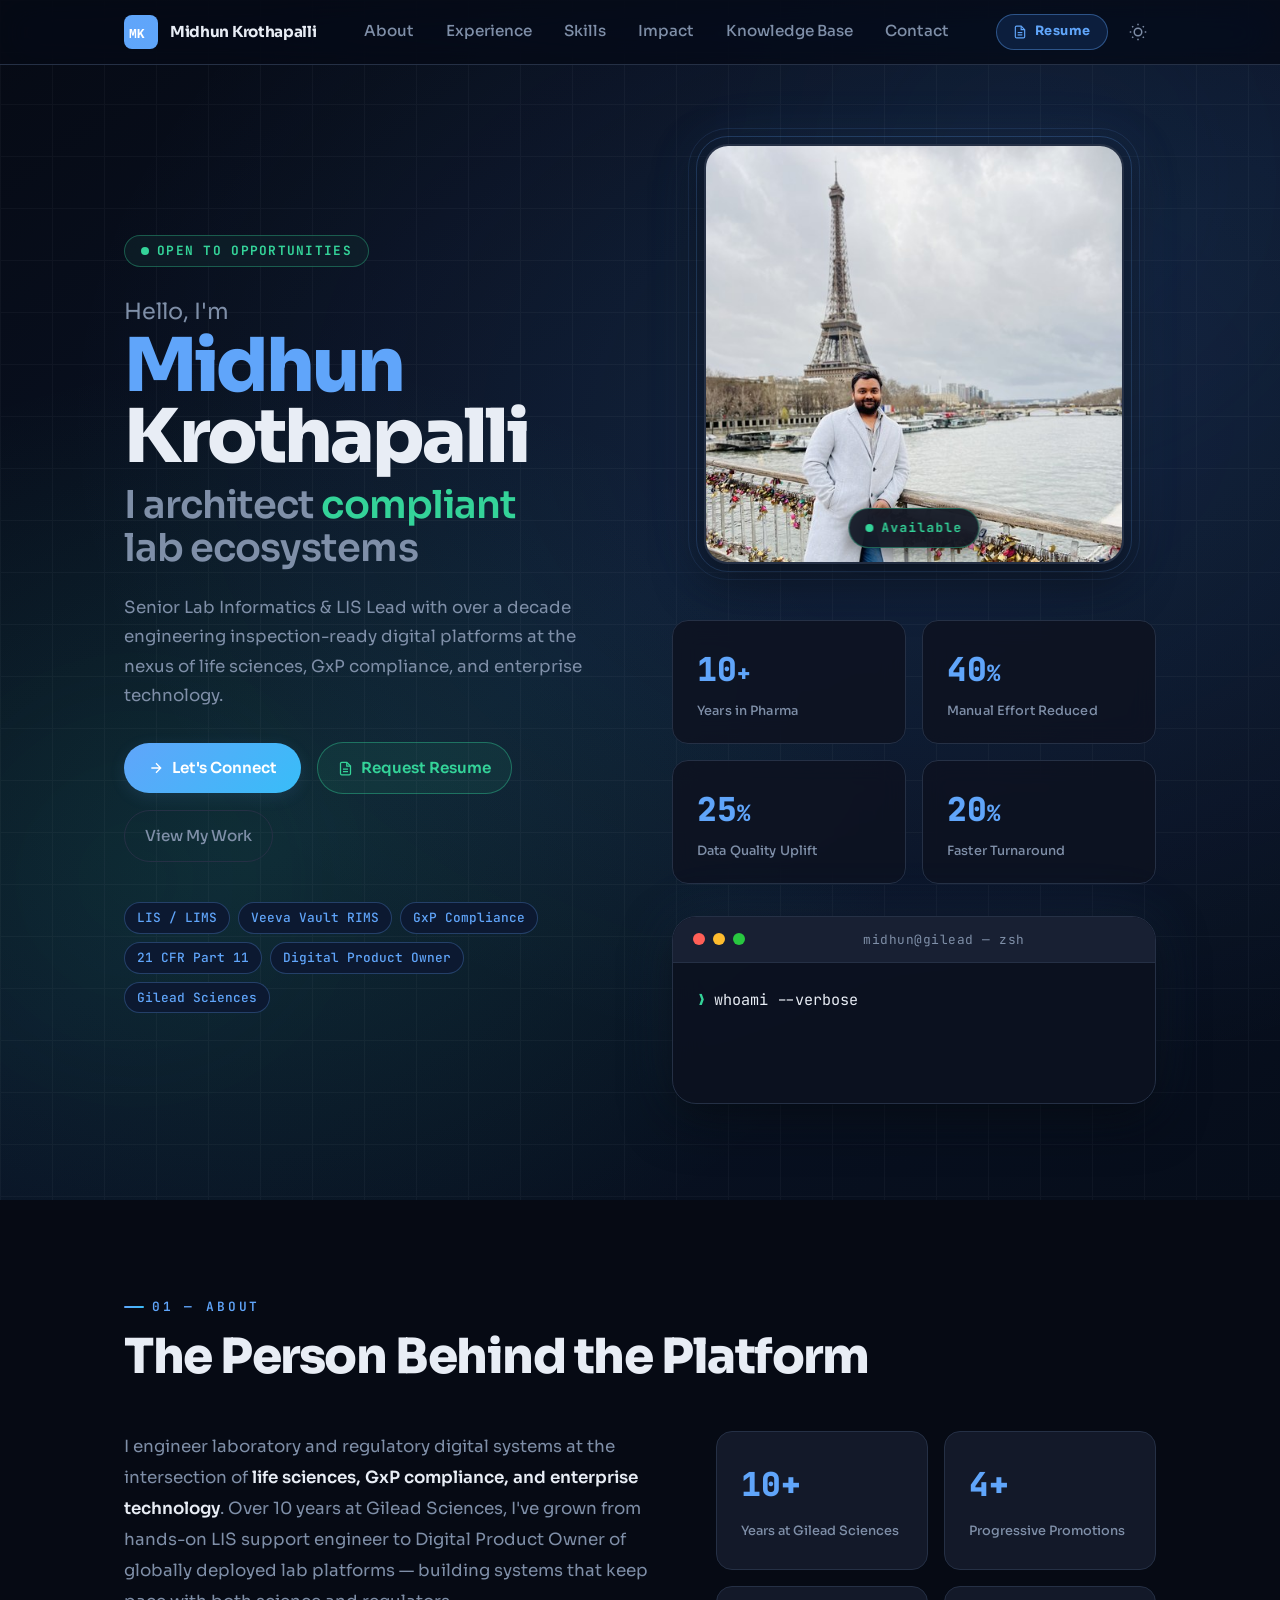
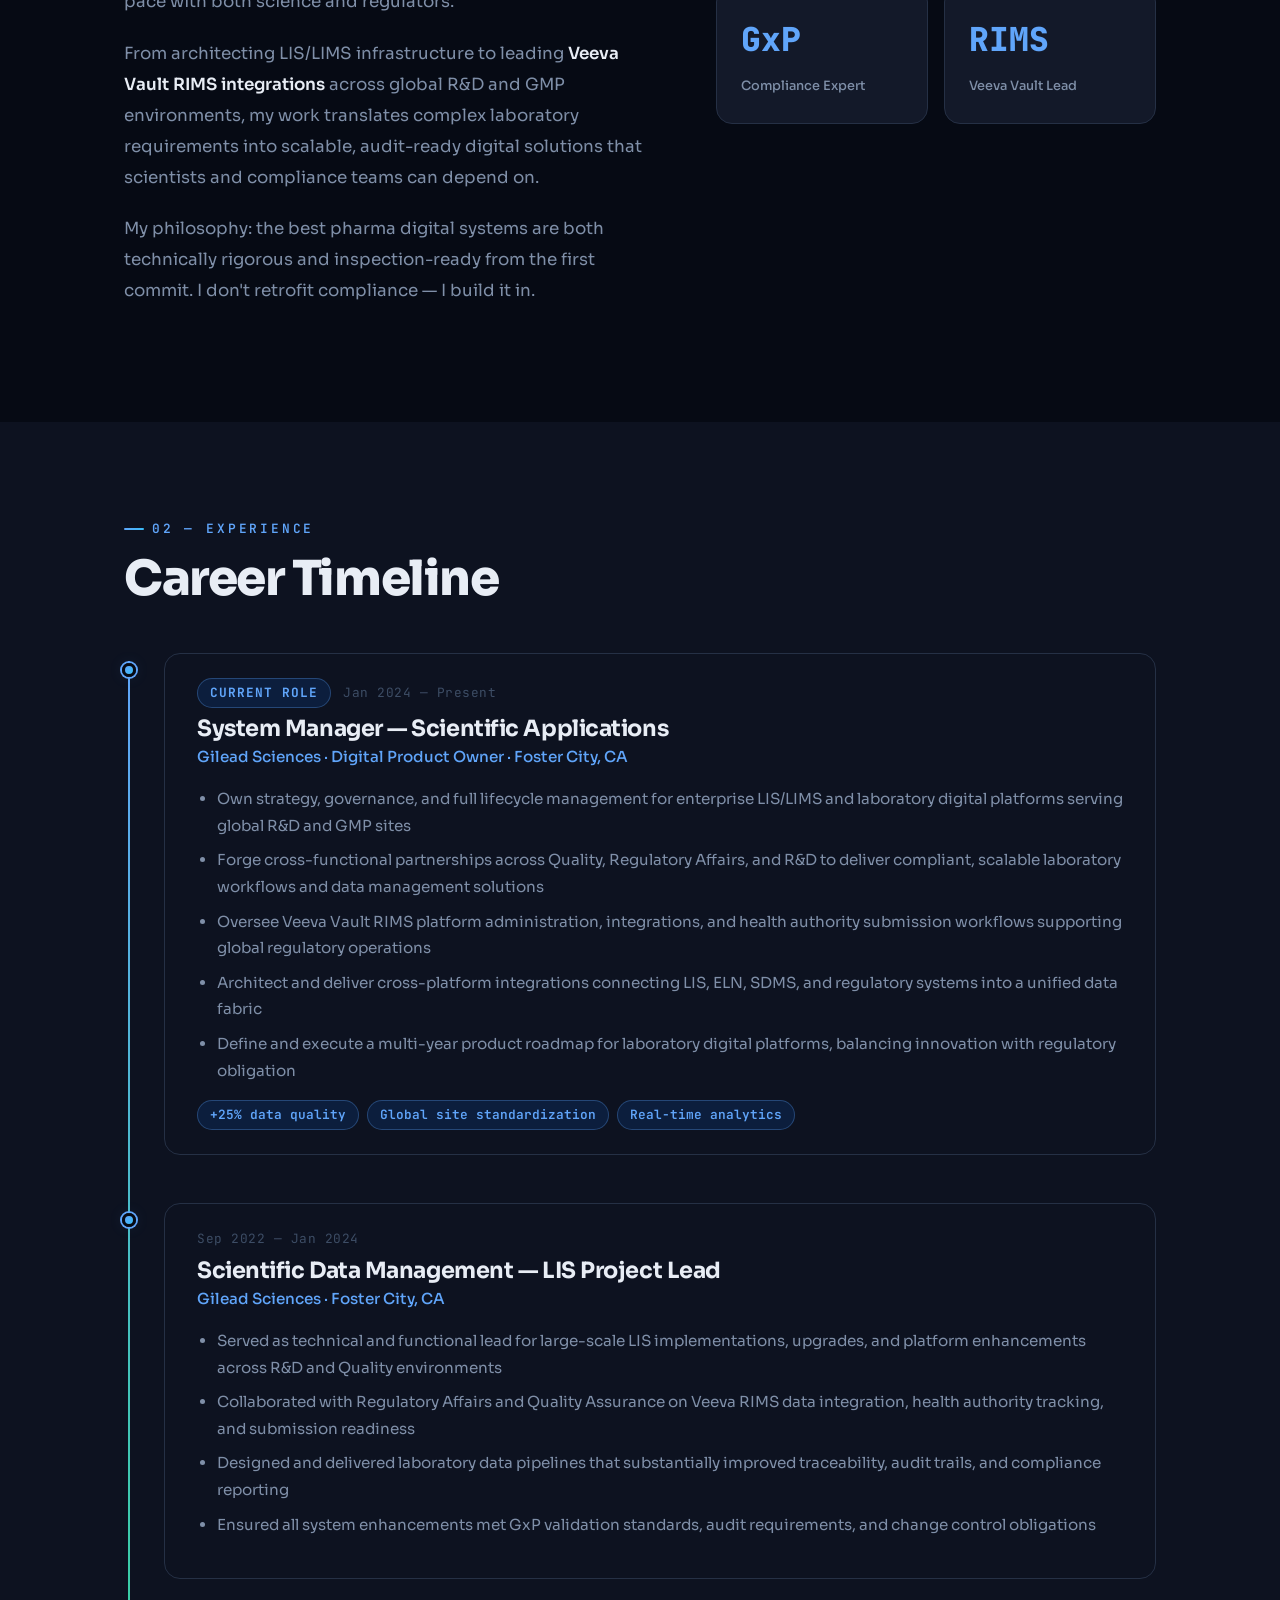
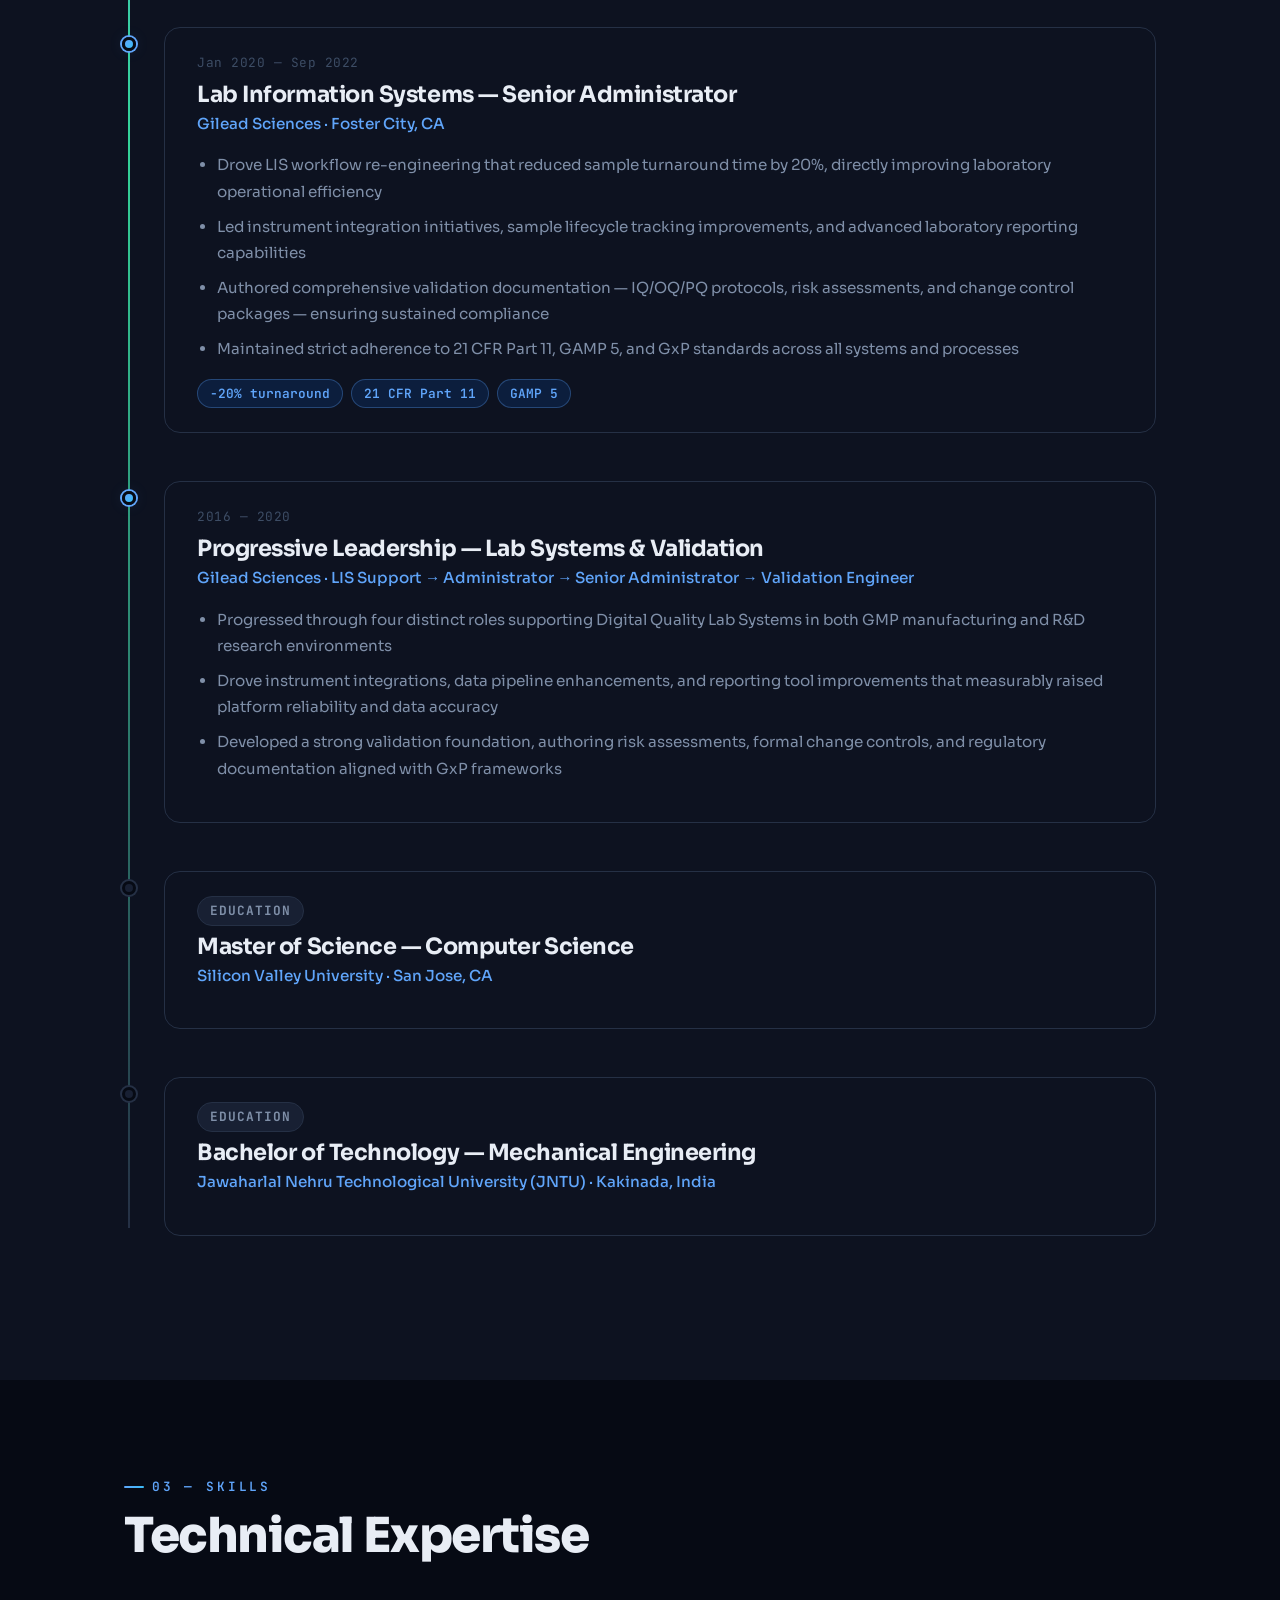
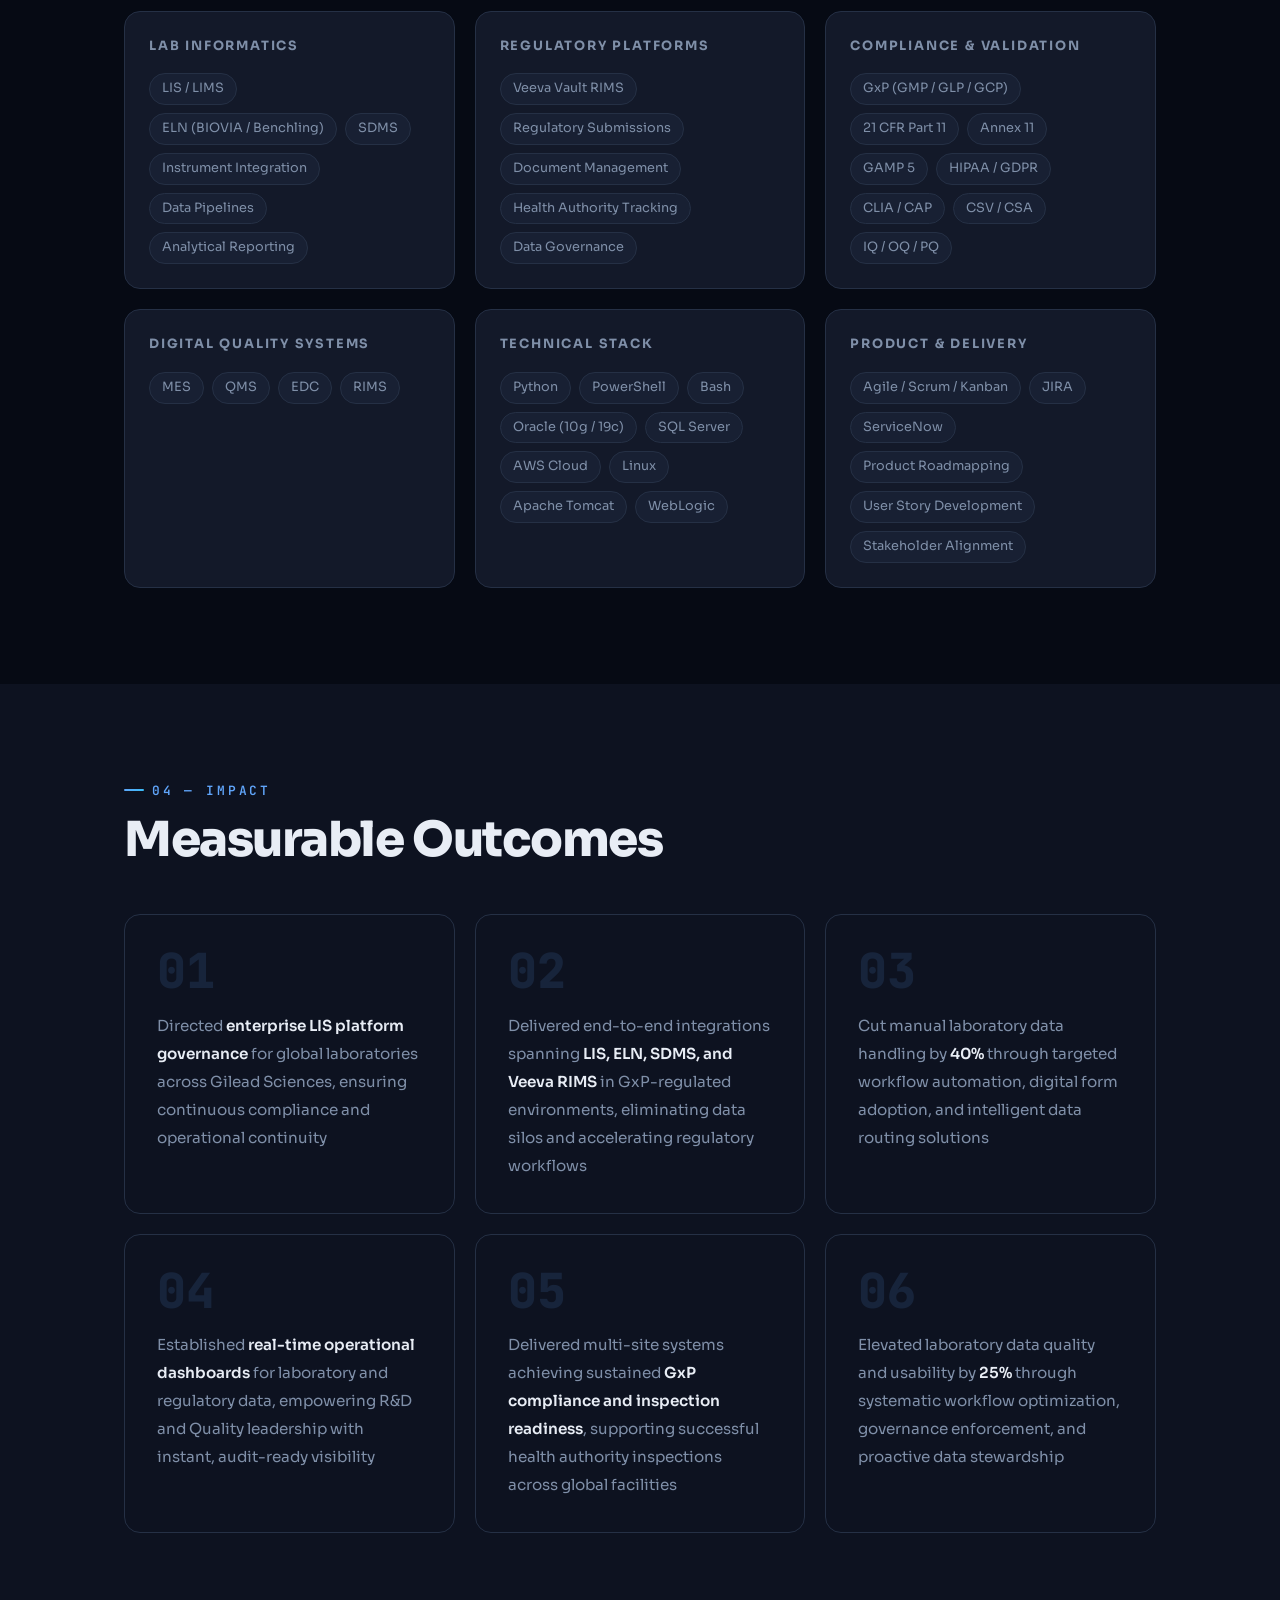
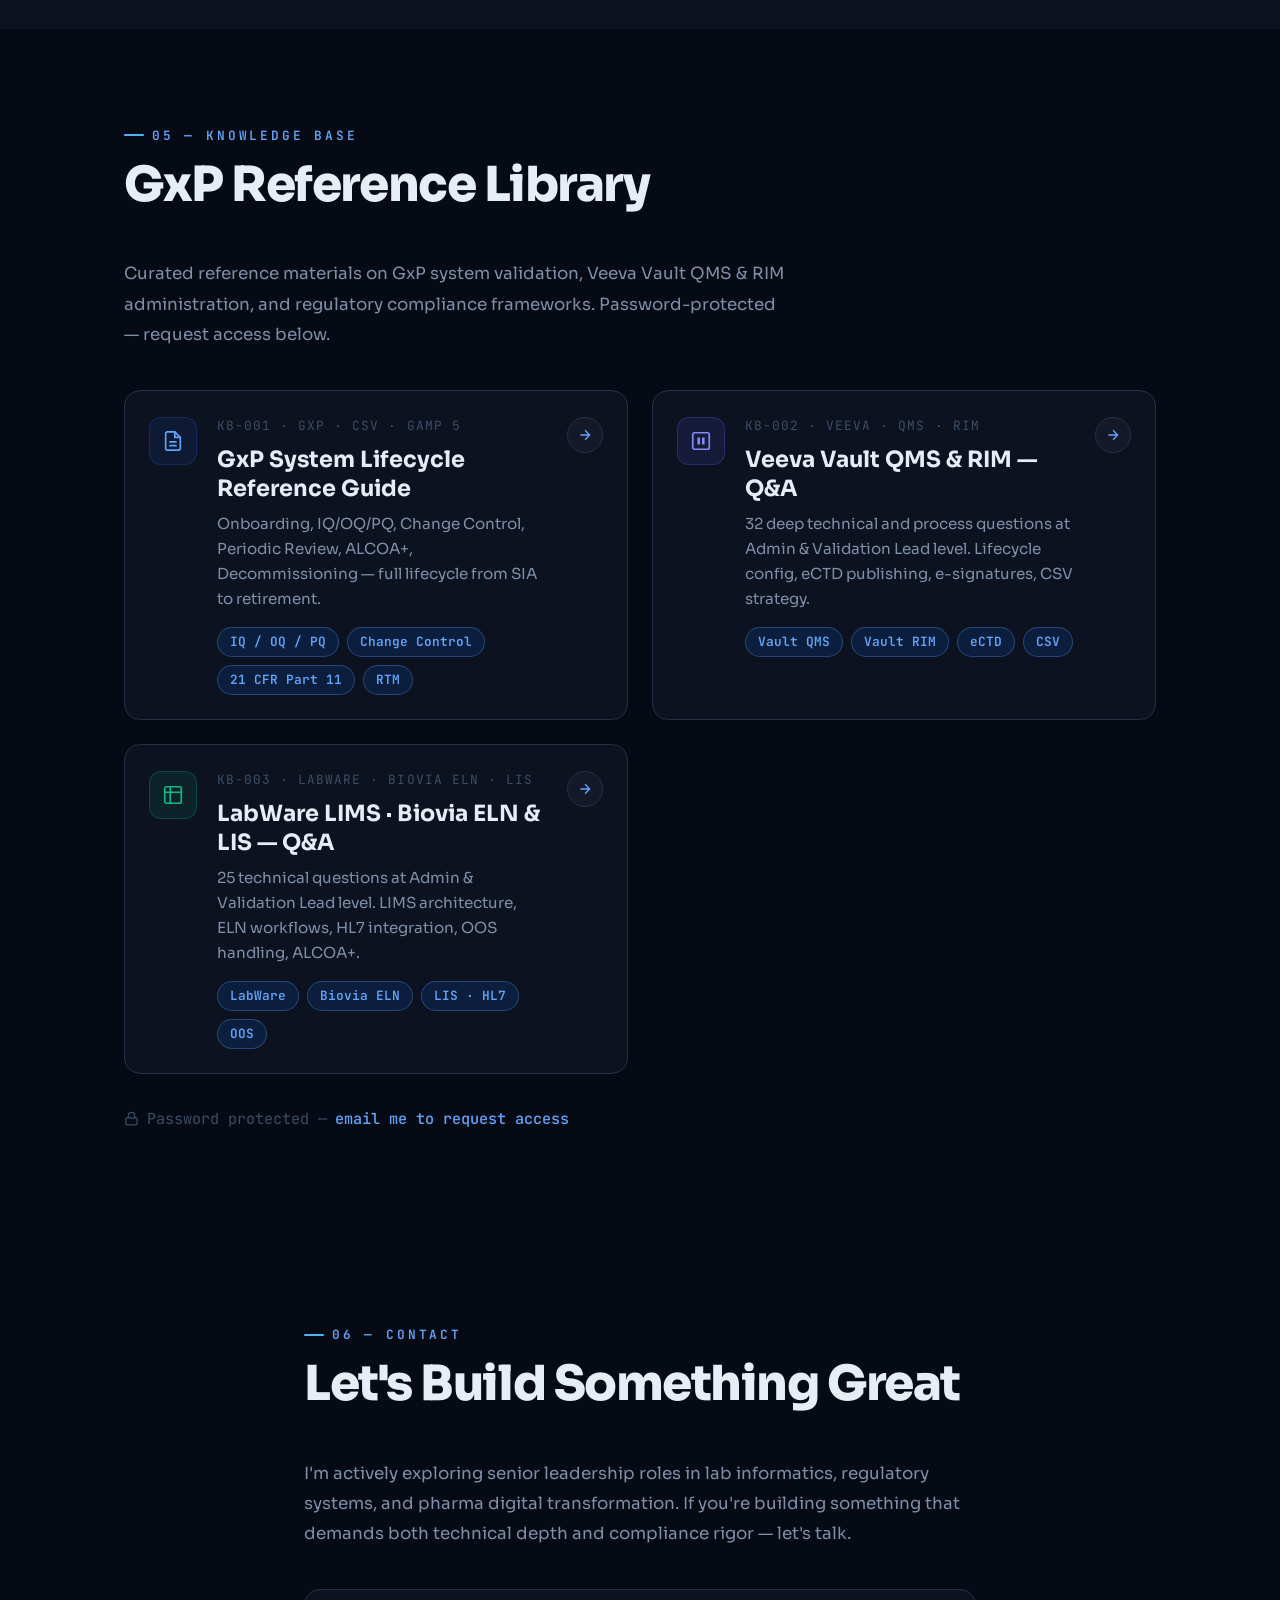
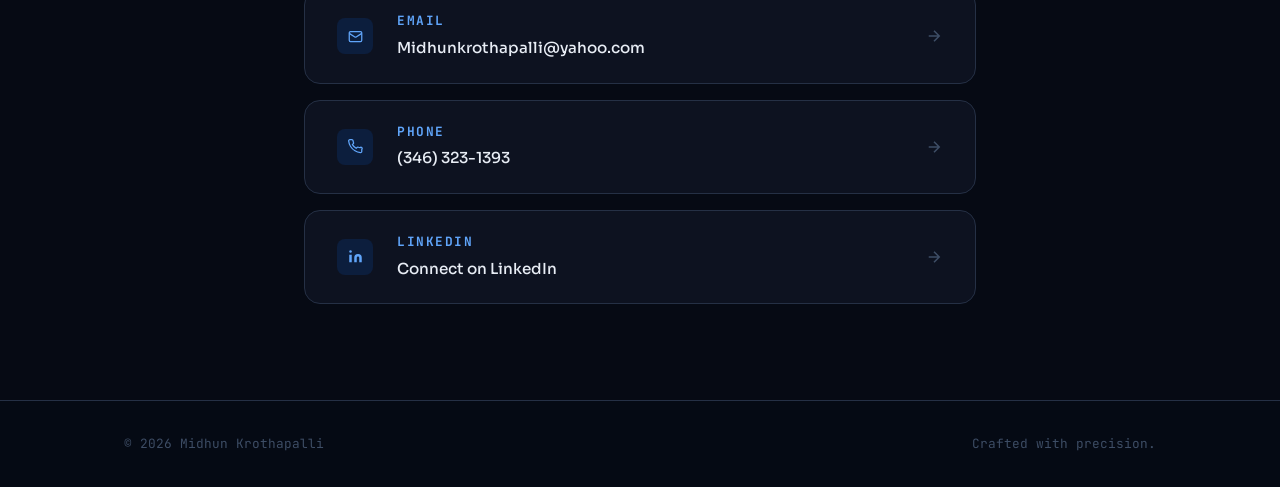
==== commit d208d639: "Add LabWare/ELN/LIS KB and update portal with 3 cards" ====
--- a/index.html
+++ b/index.html
@@ -504,6 +504,27 @@
             </div>
           </a>
 
+          <!-- KB Card 3 -->
+          <a class="kb-entry-card reveal delay-2" href="kb/index.html" target="_blank" rel="noopener noreferrer">
+            <div class="kb-entry-icon" style="background:rgba(16,185,129,0.1);border-color:rgba(16,185,129,0.25);color:#10b981;">
+              <svg width="22" height="22" viewBox="0 0 24 24" fill="none" stroke="currentColor" stroke-width="1.8"><path d="M9 3H5a2 2 0 0 0-2 2v4m6-6h10a2 2 0 0 1 2 2v4M9 3v18m0 0h10a2 2 0 0 0 2-2V9M9 21H5a2 2 0 0 1-2-2V9m0 0h18"/></svg>
+            </div>
+            <div class="kb-entry-body">
+              <div class="kb-entry-tag">KB-003 · LabWare · Biovia ELN · LIS</div>
+              <div class="kb-entry-title">LabWare LIMS · Biovia ELN &amp; LIS — Q&amp;A</div>
+              <div class="kb-entry-desc">25 technical questions at Admin &amp; Validation Lead level. LIMS architecture, ELN workflows, HL7 integration, OOS handling, ALCOA+.</div>
+              <div class="kb-entry-chips">
+                <span class="chip">LabWare</span>
+                <span class="chip">Biovia ELN</span>
+                <span class="chip">LIS · HL7</span>
+                <span class="chip">OOS</span>
+              </div>
+            </div>
+            <div class="kb-entry-cta">
+              <svg width="16" height="16" viewBox="0 0 24 24" fill="none" stroke="currentColor" stroke-width="2"><path d="M5 12h14M12 5l7 7-7 7"/></svg>
+            </div>
+          </a>
+
         </div>
 
         <!-- Access note -->
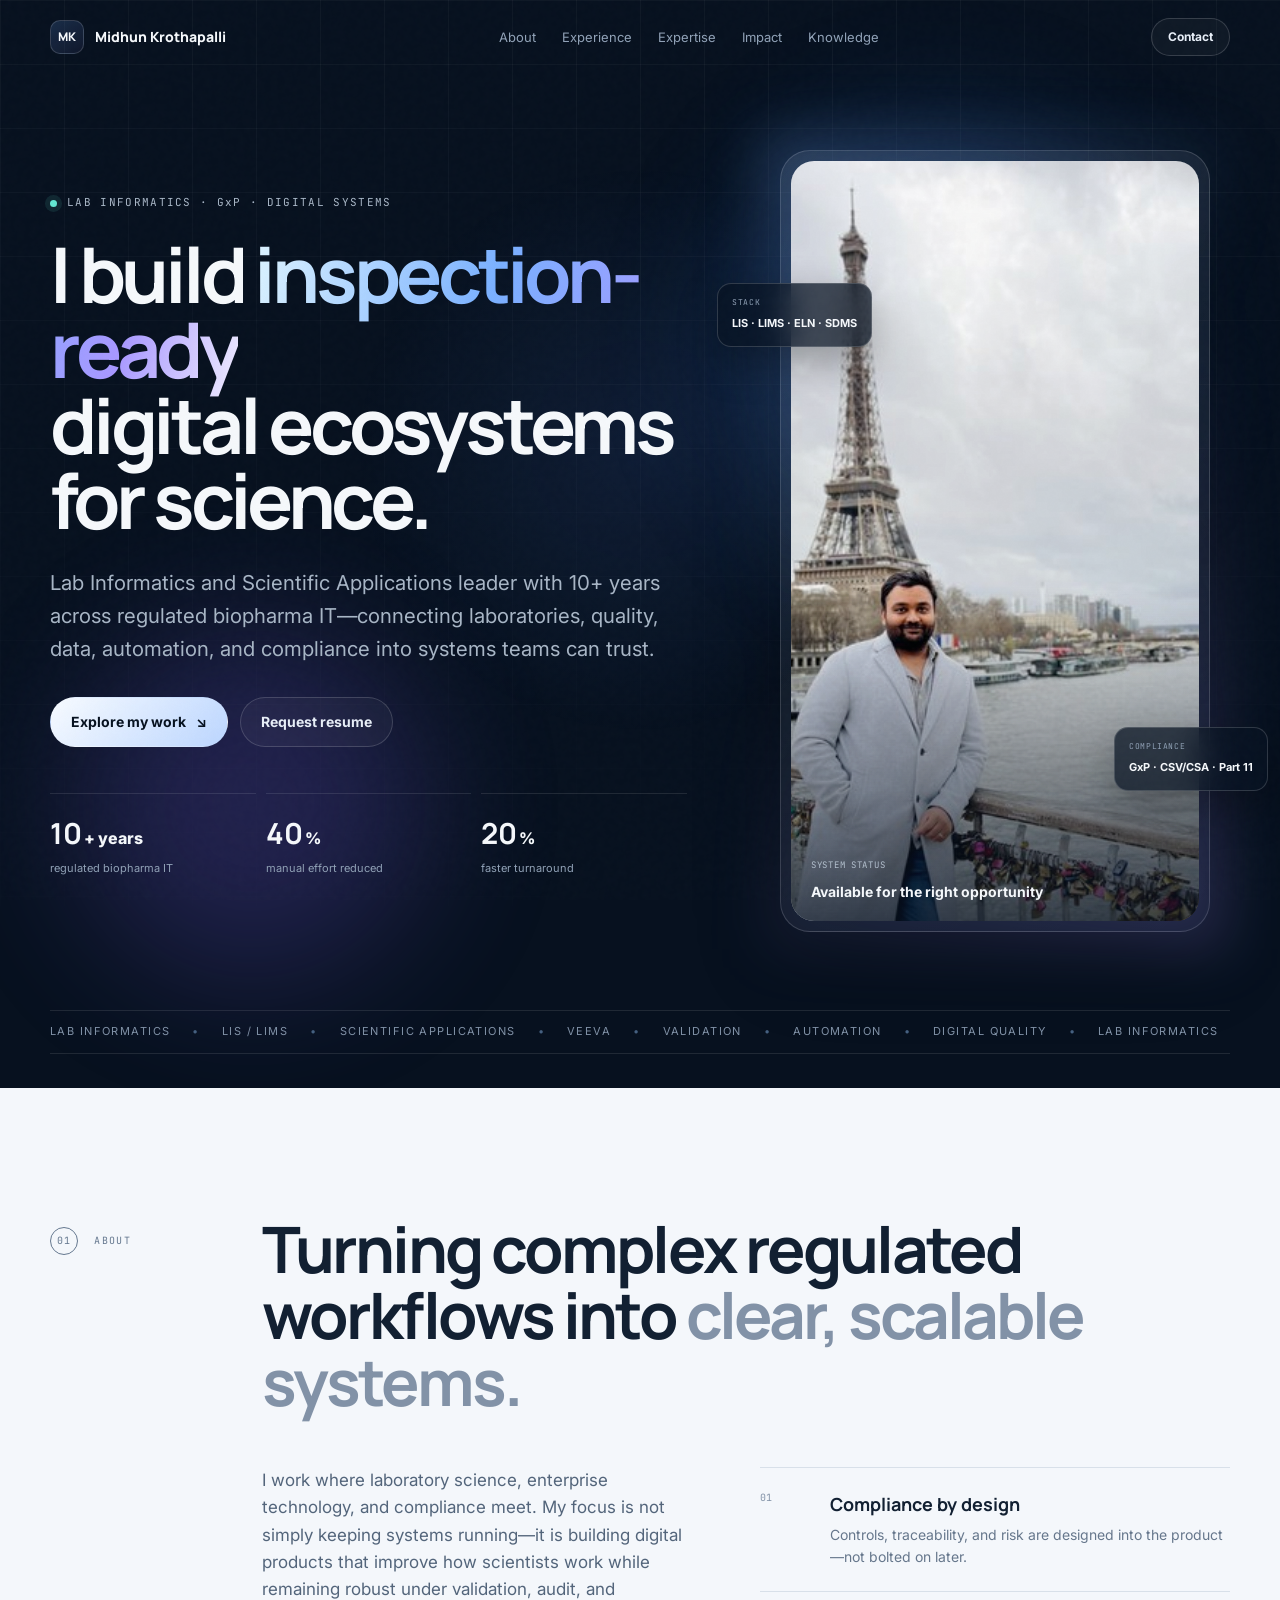
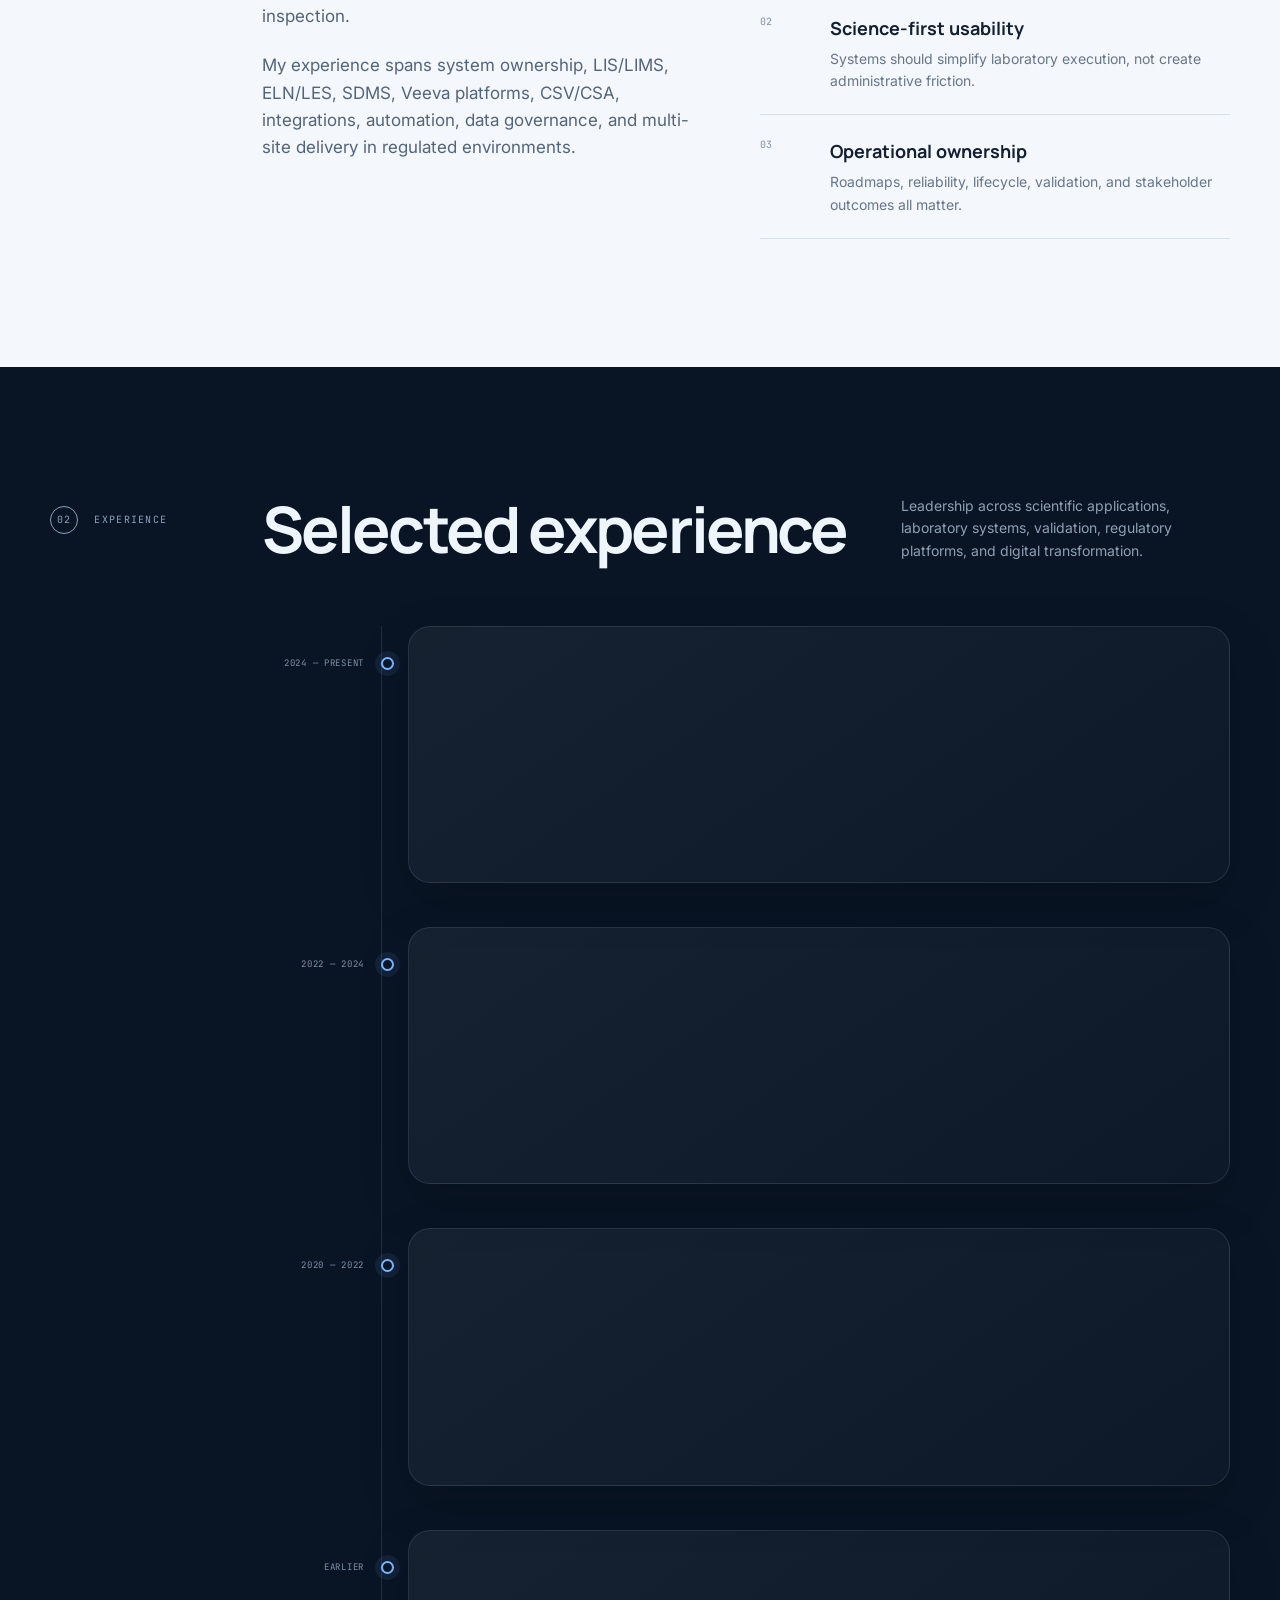
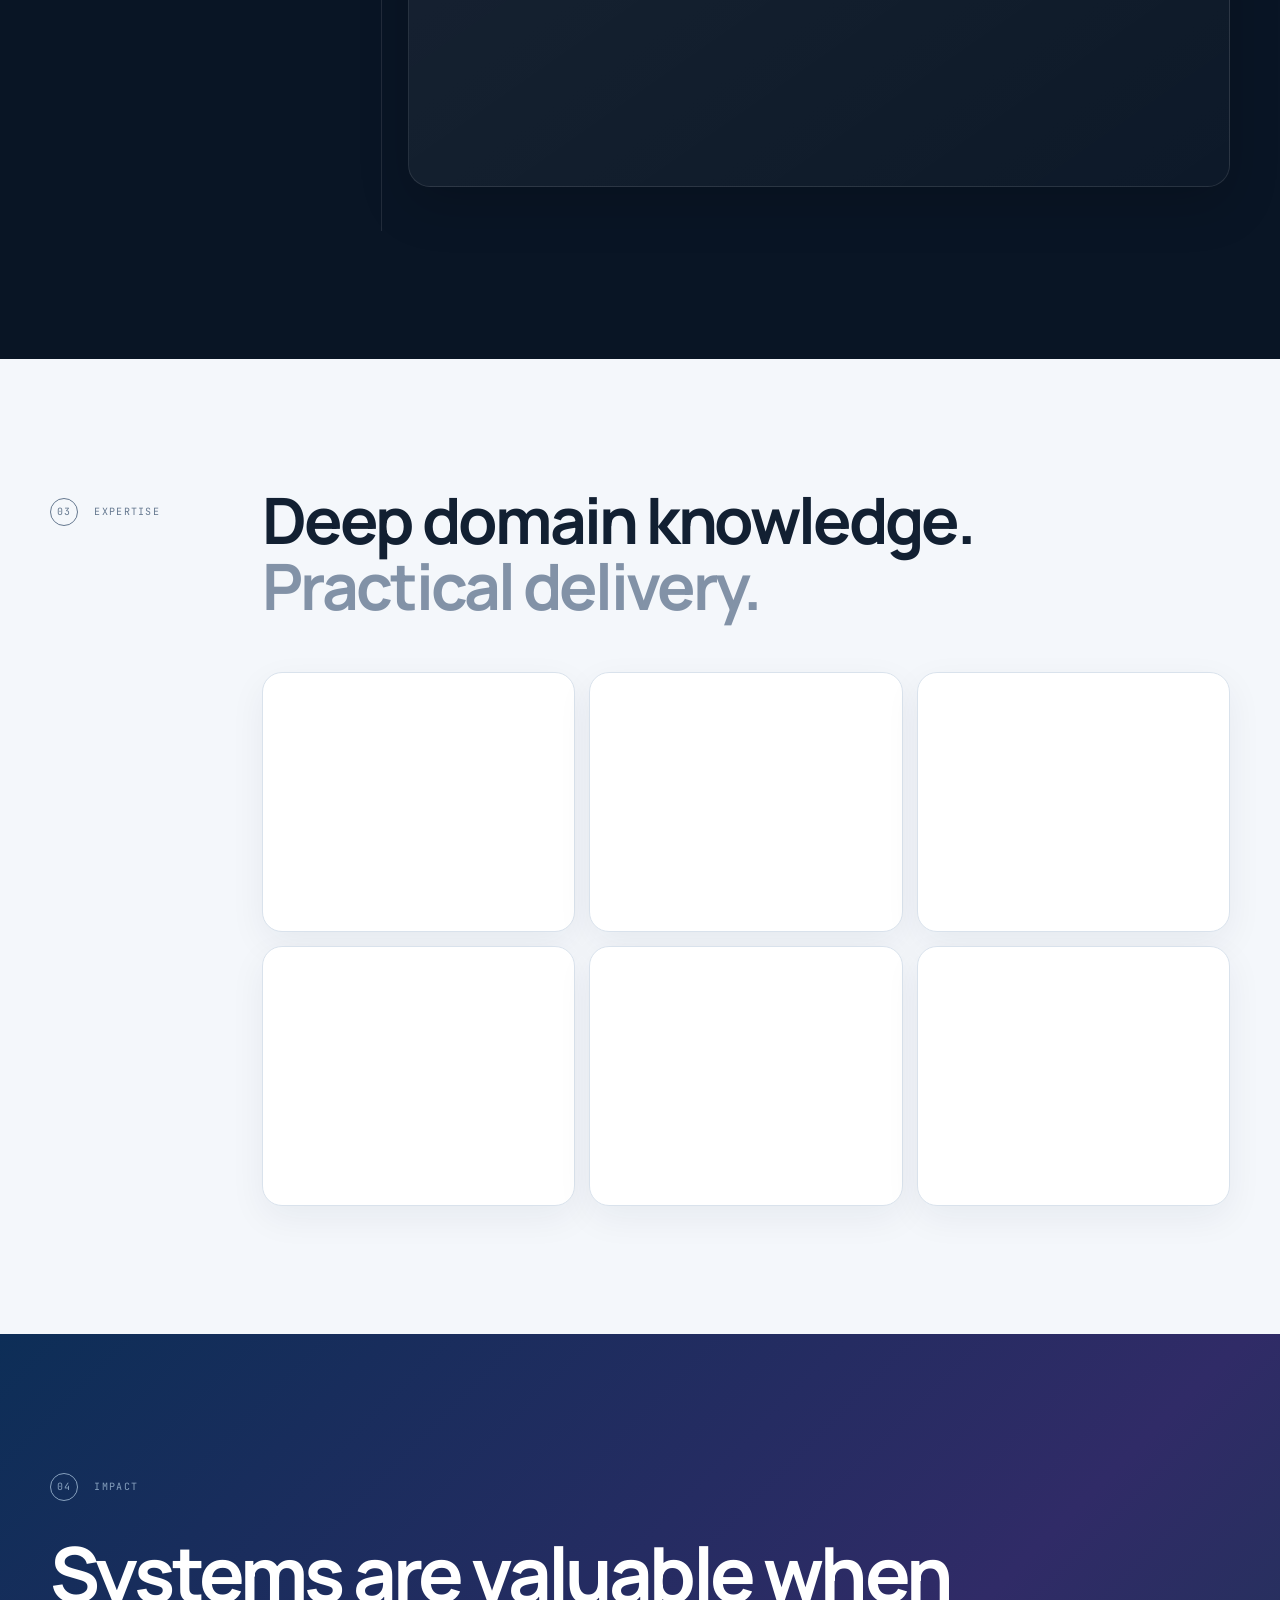
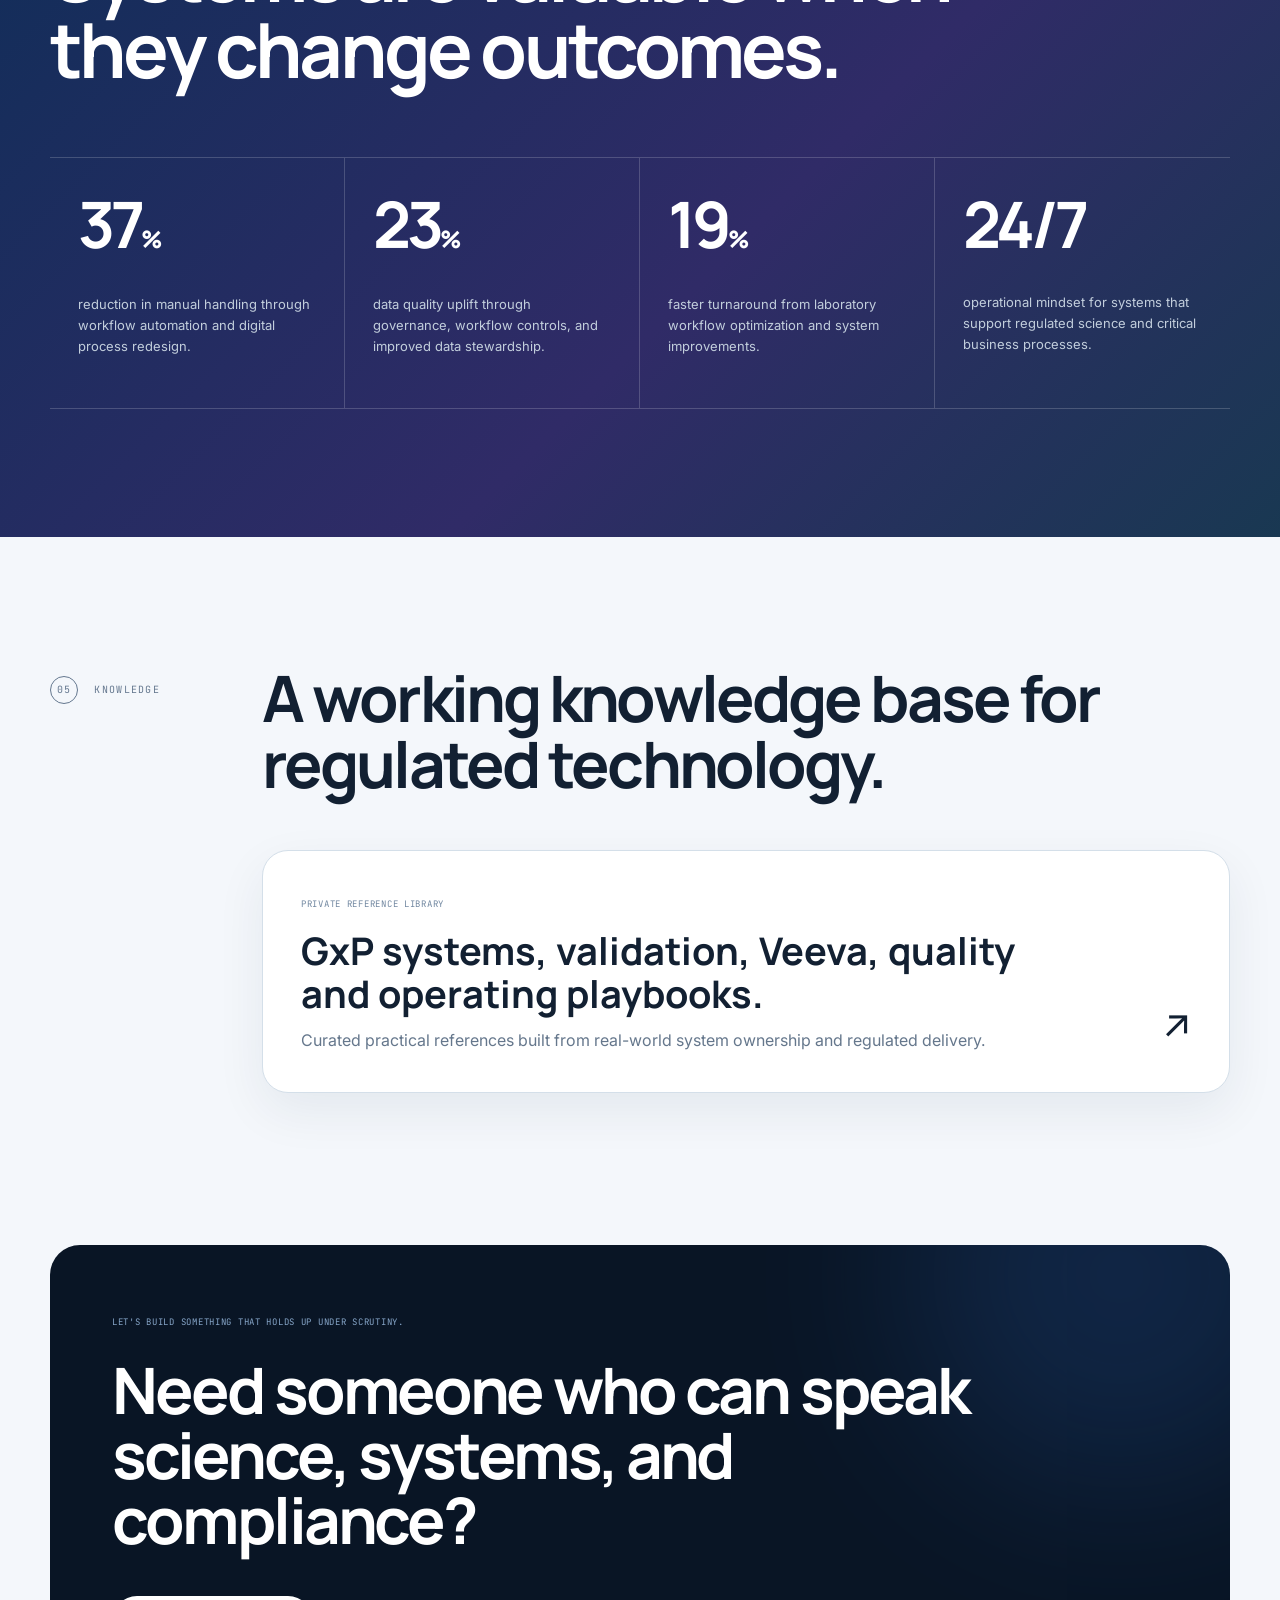
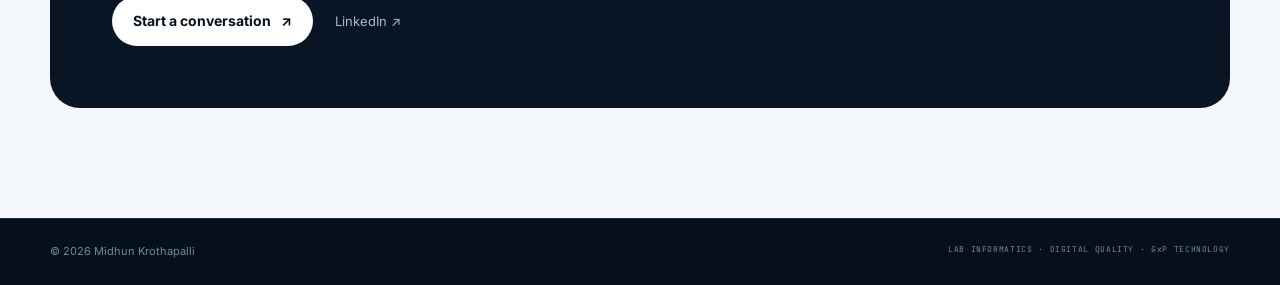
==== commit 51aecc1c: "Update index.html" ====
--- a/index.html
+++ b/index.html
@@ -1,588 +1,289 @@
-<!DOCTYPE html>
+<!doctype html>
 <html lang="en" data-theme="dark">
 <head>
-  <meta charset="UTF-8" />
-  <meta name="viewport" content="width=device-width, initial-scale=1.0" />
-  <title>Midhun Krothapalli — Lab Informatics &amp; Regulatory Systems Leader</title>
-  <meta name="description" content="Senior Lab Informatics & LIS Lead with 10+ years driving GxP-compliant digital transformation at Gilead Sciences. Expert in LIS/LIMS, Veeva Vault RIMS, and enterprise regulatory platforms.">
-  <!-- ── FAVICON ─────────────────────────────────────────────── -->
-  <link rel="icon" type="image/x-icon" href="favicon.ico" />
-  <link rel="icon" type="image/png" sizes="16x16" href="favicon-16.png" />
-  <link rel="icon" type="image/png" sizes="32x32" href="favicon-32.png" />
-  <link rel="icon" type="image/png" sizes="48x48" href="favicon-48.png" />
-  <link rel="apple-touch-icon" sizes="180x180" href="favicon-180.png" />
-
-  <!-- ── OPEN GRAPH ─────────────────────────────────────────── -->
-  <meta property="og:type"        content="website" />
-  <meta property="og:url"         content="https://midhunkrothapalli.com/" />
-  <meta property="og:title"       content="Midhun Krothapalli — Lab Informatics & Regulatory Systems Leader" />
-  <meta property="og:description" content="Senior Lab Informatics & LIS Lead with 10+ years driving GxP-compliant digital transformation at Gilead Sciences. Expert in LIS/LIMS, Veeva Vault RIMS, and enterprise regulatory platforms." />
-  <meta property="og:image"       content="https://midhunkrothapalli.com/og-image.jpg" />
-  <meta property="og:image:width"  content="1200" />
-  <meta property="og:image:height" content="630" />
-  <meta property="og:image:alt"   content="Midhun Krothapalli — Senior Lab Informatics & LIS Lead" />
-  <meta property="og:locale"      content="en_US" />
-  <meta property="og:site_name"   content="Midhun Krothapalli" />
-
-  <!-- ── TWITTER / X CARD ──────────────────────────────────── -->
-  <meta name="twitter:card"        content="summary_large_image" />
-  <meta name="twitter:title"       content="Midhun Krothapalli — Lab Informatics & Regulatory Systems Leader" />
-  <meta name="twitter:description" content="10+ years building GxP-compliant lab platforms at Gilead Sciences. LIS · LIMS · Veeva Vault RIMS · 21 CFR Part 11." />
-  <meta name="twitter:image"       content="https://midhunkrothapalli.com/og-image.jpg" />
-  <meta name="twitter:image:alt"   content="Midhun Krothapalli — Senior Lab Informatics & LIS Lead" />
-
-  <!-- ── EXTRAS ────────────────────────────────────────────── -->
-  <meta name="theme-color" content="#2563eb" />
-  <meta name="author" content="Midhun Krothapalli" />
-  <meta name="robots" content="index, follow" />
-  <link rel="canonical" href="https://midhunkrothapalli.com/" />
+  <meta charset="utf-8">
+  <meta name="viewport" content="width=device-width,initial-scale=1">
+  <title>Midhun Krothapalli — Lab Informatics & Digital Quality Leader</title>
+  <meta name="description" content="Lab Informatics, LIS/LIMS, digital quality systems, validation, automation, and GxP technology leadership across regulated life sciences.">
+  <meta name="theme-color" content="#07111f">
+  <meta name="author" content="Midhun Krothapalli">
+  <meta name="robots" content="index,follow">
+
+  <link rel="icon" href="favicon.ico">
+  <link rel="apple-touch-icon" href="favicon-180.png">
+  <link rel="canonical" href="https://midhunkrothapalli.com/">
+  <meta property="og:type" content="website">
+  <meta property="og:title" content="Midhun Krothapalli — Lab Informatics & Digital Quality Leader">
+  <meta property="og:description" content="Building compliant, scalable laboratory and enterprise digital systems across regulated life sciences.">
+  <meta property="og:image" content="https://midhunkrothapalli.com/og-image.jpg">
+  <meta name="twitter:card" content="summary_large_image">
 
   <link rel="preconnect" href="https://fonts.googleapis.com">
   <link rel="preconnect" href="https://fonts.gstatic.com" crossorigin>
-  <link href="https://fonts.googleapis.com/css2?family=JetBrains+Mono:wght@400;500;600;700&family=Sora:wght@300;400;500;600;700;800&display=swap" rel="stylesheet">
-  <link rel="stylesheet" href="style.css" />
+  <link href="https://fonts.googleapis.com/css2?family=Inter:wght@400;500;600;700&family=JetBrains+Mono:wght@500;600&family=Manrope:wght@500;600;700;800&display=swap" rel="stylesheet">
+  <link rel="stylesheet" href="style.css">
 </head>
 <body>
-
-  <a href="#main" class="sr-only skip-link">Skip to content</a>
-  <div class="progress-bar" id="progressBar"></div>
-  <div class="cursor-glow" id="cursorGlow"></div>
-  <canvas class="particle-canvas" id="particleCanvas"></canvas>
-
-  <!-- NAV -->
+  <a class="skip-link" href="#main">Skip to content</a>
+  <div class="scroll-progress" aria-hidden="true"><span id="progressBar"></span></div>
+  <div class="spotlight" id="spotlight" aria-hidden="true"></div>
+  <div class="noise" aria-hidden="true"></div>
+
   <header class="site-header" id="siteHeader">
-    <div class="container header-inner">
-      <div class="logo">
-        <svg width="34" height="34" viewBox="0 0 34 34" fill="none" aria-label="MK Logo">
-          <rect width="34" height="34" rx="8" fill="url(#logoGrad)"/>
-          <defs>
-            <linearGradient id="logoGrad" x1="0" y1="0" x2="34" y2="34">
-              <stop offset="0%" stop-color="var(--color-primary)"/>
-              <stop offset="100%" stop-color="var(--color-primary-2)"/>
-            </linearGradient>
-          </defs>
-          <text x="5" y="23" font-family="monospace" font-weight="900" font-size="13" fill="white">MK</text>
-        </svg>
-        <span class="logo-text">Midhun Krothapalli</span>
-      </div>
+    <div class="container nav-shell">
+      <a class="brand" href="#hero" aria-label="Midhun Krothapalli home">
+        <span class="brand-mark">MK</span>
+        <span class="brand-name">Midhun Krothapalli</span>
+      </a>
+
       <nav class="nav-links" aria-label="Primary navigation">
         <a href="#about">About</a>
         <a href="#experience">Experience</a>
-        <a href="#skills">Skills</a>
-        <a href="#achievements">Impact</a>
-        <a href="#kb">Knowledge Base</a>
-        <a href="#contact">Contact</a>
+        <a href="#expertise">Expertise</a>
+        <a href="#impact">Impact</a>
+        <a href="#knowledge">Knowledge</a>
       </nav>
-      <div class="header-actions">
-        <a href="mailto:Midhunkrothapalli@yahoo.com?subject=Resume%20Request%20—%20[Your%20Name]&body=Hi%20Midhun%2C%0A%0AI%20came%20across%20your%20portfolio%20and%20would%20love%20to%20review%20your%20resume.%0A%0AThank%20you!" class="btn-resume-nav" aria-label="Request Resume">
-          <svg width="14" height="14" viewBox="0 0 24 24" fill="none" stroke="currentColor" stroke-width="2"><path d="M14 2H6a2 2 0 0 0-2 2v16a2 2 0 0 0 2 2h12a2 2 0 0 0 2-2V8z"/><polyline points="14,2 14,8 20,8"/><line x1="16" y1="13" x2="8" y2="13"/><line x1="16" y1="17" x2="8" y2="17"/></svg>
-          Resume
-        </a>
-        <button data-theme-toggle aria-label="Switch to light mode" class="theme-toggle">
-          <svg width="18" height="18" viewBox="0 0 24 24" fill="none" stroke="currentColor" stroke-width="2"><path d="M21 12.79A9 9 0 1 1 11.21 3 7 7 0 0 0 21 12.79z"/></svg>
+
+      <div class="nav-actions">
+        <a class="btn btn-small btn-ghost" href="mailto:Midhunkrothapalli@yahoo.com?subject=Portfolio%20Inquiry">Contact</a>
+        <button class="menu-toggle" id="menuToggle" aria-expanded="false" aria-controls="mobileMenu" aria-label="Open menu">
+          <span></span><span></span>
         </button>
-        <button class="hamburger" id="hamburger" aria-label="Open menu" aria-expanded="false">
-          <span></span><span></span><span></span>
-        </button>
       </div>
     </div>
-    <div class="mobile-nav" id="mobileNav">
-      <a href="#about" class="mobile-link">About</a>
-      <a href="#experience" class="mobile-link">Experience</a>
-      <a href="#skills" class="mobile-link">Skills</a>
-      <a href="#achievements" class="mobile-link">Impact</a>
-      <a href="#kb" class="mobile-link">Knowledge Base</a>
-      <a href="#contact" class="mobile-link">Contact</a>
-    </div>
+
+    <nav class="mobile-menu" id="mobileMenu" aria-label="Mobile navigation">
+      <a href="#about">About</a>
+      <a href="#experience">Experience</a>
+      <a href="#expertise">Expertise</a>
+      <a href="#impact">Impact</a>
+      <a href="#knowledge">Knowledge</a>
+      <a href="mailto:Midhunkrothapalli@yahoo.com?subject=Portfolio%20Inquiry">Contact</a>
+    </nav>
   </header>
 
   <main id="main">
-
-    <!-- HERO -->
-    <section class="hero-section" id="hero">
-      <div class="hero-grid-bg"></div>
-      <div class="hero-orb hero-orb-1"></div>
-      <div class="hero-orb hero-orb-2"></div>
-      <div class="container hero-container">
-        <div class="hero-left">
-          <div class="hero-badge">
-            <span class="badge-dot"></span>
-            <span class="mono">OPEN TO OPPORTUNITIES</span>
-          </div>
-
-          <h1 class="hero-heading">
-            <span class="hero-greeting">Hello, I'm</span>
-            <span class="hero-name"><span class="accent">Midhun</span> Krothapalli</span>
-            <span class="hero-role">I architect <span class="accent-2">compliant</span> lab ecosystems</span>
+    <section class="hero" id="hero">
+      <div class="hero-grid" aria-hidden="true"></div>
+      <div class="hero-orb orb-a" aria-hidden="true"></div>
+      <div class="hero-orb orb-b" aria-hidden="true"></div>
+
+      <div class="container hero-layout">
+        <div class="hero-copy">
+          <div class="eyebrow reveal" data-reveal>
+            <span class="status-dot"></span>
+            <span>LAB INFORMATICS · GxP · DIGITAL SYSTEMS</span>
+          </div>
+
+          <h1 class="hero-title reveal" data-reveal>
+            I build <span class="gradient-text">inspection-ready</span><br>
+            digital ecosystems for science.
           </h1>
-          <p class="hero-sub">
-            Senior Lab Informatics &amp; LIS Lead with over a decade engineering inspection-ready digital platforms at the nexus of life sciences, GxP compliance, and enterprise technology.
+
+          <p class="hero-lead reveal" data-reveal>
+            Lab Informatics and Scientific Applications leader with 10+ years across regulated biopharma IT—connecting laboratories, quality, data, automation, and compliance into systems teams can trust.
           </p>
 
-          <div class="hero-cta-row">
-            <a href="#contact" class="btn-primary">
-              <svg width="16" height="16" viewBox="0 0 24 24" fill="none" stroke="currentColor" stroke-width="2"><path d="M5 12h14M12 5l7 7-7 7"/></svg>
-              Let's Connect
-            </a>
-            <a href="mailto:Midhunkrothapalli@yahoo.com?subject=Resume%20Request%20%E2%80%94%20[Your%20Name]&body=Hi%20Midhun%2C%0A%0AI%20came%20across%20your%20portfolio%20and%20would%20love%20to%20review%20your%20resume.%0A%0AThank%20you!" class="btn-resume">
-              <svg width="15" height="15" viewBox="0 0 24 24" fill="none" stroke="currentColor" stroke-width="2"><path d="M14 2H6a2 2 0 0 0-2 2v16a2 2 0 0 0 2 2h12a2 2 0 0 0 2-2V8z"/><polyline points="14,2 14,8 20,8"/><line x1="16" y1="13" x2="8" y2="13"/><line x1="16" y1="17" x2="8" y2="17"/></svg>
-              Request Resume
-            </a>
-            <a href="#experience" class="btn-ghost">View My Work</a>
-          </div>
-
-          <div class="hero-floating-tags">
-            <span class="ftag">LIS / LIMS</span>
-            <span class="ftag">Veeva Vault RIMS</span>
-            <span class="ftag">GxP Compliance</span>
-            <span class="ftag">21 CFR Part 11</span>
-            <span class="ftag">Digital Product Owner</span>
-            <span class="ftag">Gilead Sciences</span>
-          </div>
-        </div>
-
-        <div class="hero-right">
-          <div class="profile-photo-wrap reveal delay-1">
-            <div class="profile-photo-ring"></div>
-            <div class="profile-photo-ring ring-2"></div>
-            <img
-              src="profile.jpeg"
-              alt="Midhun Krothapalli — Lab Informatics & LIS Lead"
-              class="profile-photo"
-              width="420" height="346"
-              loading="eager"
-            />
-            <div class="profile-photo-badge">
-              <span class="badge-dot"></span>
-              <span class="mono">Available</span>
-            </div>
-          </div>
-
-          <div class="hero-stats">
-            <div class="stat-card reveal delay-1">
-              <span class="stat-num" data-target="10">0</span><span class="stat-plus">+</span>
-              <span class="stat-label">Years in Pharma</span>
-            </div>
-            <div class="stat-card reveal delay-2">
-              <span class="stat-num" data-target="40">0</span><span class="stat-plus">%</span>
-              <span class="stat-label">Manual Effort Reduced</span>
-            </div>
-            <div class="stat-card reveal delay-3">
-              <span class="stat-num" data-target="25">0</span><span class="stat-plus">%</span>
-              <span class="stat-label">Data Quality Uplift</span>
-            </div>
-            <div class="stat-card reveal delay-4">
-              <span class="stat-num" data-target="20">0</span><span class="stat-plus">%</span>
-              <span class="stat-label">Faster Turnaround</span>
-            </div>
-          </div>
-
-          <div class="terminal-card reveal delay-2">
-            <div class="terminal-bar">
-              <span class="dot red"></span>
-              <span class="dot yellow"></span>
-              <span class="dot green"></span>
-              <span class="mono terminal-title">midhun@gilead — zsh</span>
-            </div>
-            <div class="terminal-body">
-              <div class="terminal-line">
-                <span class="prompt mono">❯</span>
-                <span class="cmd mono" id="typedCmd"></span>
-                <span class="cursor-blink mono" id="cursor">▋</span>
-              </div>
-              <div class="terminal-output mono" id="terminalOutput"></div>
-            </div>
-          </div>
-        </div>
-      </div>
-    </section>
-
-    <!-- ABOUT -->
+          <div class="hero-actions reveal" data-reveal>
+            <a class="btn btn-primary magnetic" href="#experience">Explore my work <span aria-hidden="true">↘</span></a>
+            <a class="btn btn-ghost magnetic" href="mailto:Midhunkrothapalli@yahoo.com?subject=Resume%20Request">Request resume</a>
+          </div>
+
+          <div class="hero-proof reveal" data-reveal>
+            <div><strong data-count="10">0</strong><span>+ years</span><small>regulated biopharma IT</small></div>
+            <div><strong data-count="40">0</strong><span>%</span><small>manual effort reduced</small></div>
+            <div><strong data-count="20">0</strong><span>%</span><small>faster turnaround</small></div>
+          </div>
+        </div>
+
+        <div class="hero-visual reveal" data-reveal>
+          <div class="portrait-card tilt-card" data-tilt>
+            <div class="portrait-glow" aria-hidden="true"></div>
+            <img src="profile.jpeg" alt="Portrait of Midhun Krothapalli" width="640" height="760" fetchpriority="high">
+            <div class="portrait-meta">
+              <span class="mono">SYSTEM STATUS</span>
+              <strong>Available for the right opportunity</strong>
+            </div>
+          </div>
+
+          <div class="floating-card card-a" aria-hidden="true">
+            <span class="mono">STACK</span>
+            <strong>LIS · LIMS · ELN · SDMS</strong>
+          </div>
+          <div class="floating-card card-b" aria-hidden="true">
+            <span class="mono">COMPLIANCE</span>
+            <strong>GxP · CSV/CSA · Part 11</strong>
+          </div>
+        </div>
+      </div>
+
+      <div class="container marquee-wrap" aria-label="Core expertise">
+        <div class="marquee-track">
+          <span>Lab Informatics</span><i>•</i><span>LIS / LIMS</span><i>•</i><span>Scientific Applications</span><i>•</i><span>Veeva</span><i>•</i><span>Validation</span><i>•</i><span>Automation</span><i>•</i><span>Digital Quality</span><i>•</i>
+          <span aria-hidden="true">Lab Informatics</span><i aria-hidden="true">•</i><span aria-hidden="true">LIS / LIMS</span><i aria-hidden="true">•</i><span aria-hidden="true">Scientific Applications</span><i aria-hidden="true">•</i><span aria-hidden="true">Veeva</span><i aria-hidden="true">•</i><span aria-hidden="true">Validation</span><i aria-hidden="true">•</i><span aria-hidden="true">Automation</span><i aria-hidden="true">•</i><span aria-hidden="true">Digital Quality</span><i aria-hidden="true">•</i>
+        </div>
+      </div>
+    </section>
+
     <section class="section" id="about">
+      <div class="container section-grid">
+        <div class="section-kicker reveal" data-reveal><span>01</span> ABOUT</div>
+        <div>
+          <h2 class="section-title reveal" data-reveal>Turning complex regulated workflows into <span class="muted">clear, scalable systems.</span></h2>
+          <div class="about-grid">
+            <div class="about-copy reveal" data-reveal>
+              <p>I work where laboratory science, enterprise technology, and compliance meet. My focus is not simply keeping systems running—it is building digital products that improve how scientists work while remaining robust under validation, audit, and inspection.</p>
+              <p>My experience spans system ownership, LIS/LIMS, ELN/LES, SDMS, Veeva platforms, CSV/CSA, integrations, automation, data governance, and multi-site delivery in regulated environments.</p>
+            </div>
+            <div class="principles reveal" data-reveal>
+              <article><span>01</span><div><strong>Compliance by design</strong><p>Controls, traceability, and risk are designed into the product—not bolted on later.</p></div></article>
+              <article><span>02</span><div><strong>Science-first usability</strong><p>Systems should simplify laboratory execution, not create administrative friction.</p></div></article>
+              <article><span>03</span><div><strong>Operational ownership</strong><p>Roadmaps, reliability, lifecycle, validation, and stakeholder outcomes all matter.</p></div></article>
+            </div>
+          </div>
+        </div>
+      </div>
+    </section>
+
+    <section class="section section-dark" id="experience">
+      <div class="container section-grid">
+        <div class="section-kicker reveal" data-reveal><span>02</span> EXPERIENCE</div>
+        <div>
+          <div class="section-heading-row">
+            <h2 class="section-title reveal" data-reveal>Selected experience</h2>
+            <p class="section-intro reveal" data-reveal>Leadership across scientific applications, laboratory systems, validation, regulatory platforms, and digital transformation.</p>
+          </div>
+
+          <div class="timeline" id="timeline">
+            <div class="timeline-line" aria-hidden="true"><span id="timelineFill"></span></div>
+
+            <article class="timeline-item reveal" data-reveal>
+              <div class="timeline-marker"></div>
+              <div class="timeline-date mono">2024 — PRESENT</div>
+              <div class="timeline-card tilt-card" data-tilt>
+                <span class="role-badge">SCIENTIFIC APPLICATIONS</span>
+                <h3>System Manager / Digital Product Leadership</h3>
+                <p class="company">Enterprise laboratory and regulated digital platforms</p>
+                <p>Own product strategy, governance, lifecycle, compliance, integrations, and cross-functional delivery for scientific and quality technology portfolios.</p>
+                <div class="tag-row"><span>LIS/LIMS</span><span>Roadmaps</span><span>GxP</span><span>Integrations</span></div>
+              </div>
+            </article>
+
+            <article class="timeline-item reveal" data-reveal>
+              <div class="timeline-marker"></div>
+              <div class="timeline-date mono">2022 — 2024</div>
+              <div class="timeline-card tilt-card" data-tilt>
+                <span class="role-badge">LAB INFORMATICS</span>
+                <h3>LIS Project Lead / Scientific Data Management</h3>
+                <p class="company">Large-scale laboratory implementations and platform enhancements</p>
+                <p>Led system delivery across R&D and quality environments, improving traceability, validation readiness, data movement, and operational support.</p>
+                <div class="tag-row"><span>Implementation</span><span>Validation</span><span>Data</span><span>Quality</span></div>
+              </div>
+            </article>
+
+            <article class="timeline-item reveal" data-reveal>
+              <div class="timeline-marker"></div>
+              <div class="timeline-date mono">2020 — 2022</div>
+              <div class="timeline-card tilt-card" data-tilt>
+                <span class="role-badge">LAB SYSTEMS</span>
+                <h3>Senior Administrator / Systems Lead</h3>
+                <p class="company">Laboratory operations, instrument integration, and compliance</p>
+                <p>Drove workflow improvements, instrument integrations, reporting, validated changes, and lifecycle support across regulated laboratory systems.</p>
+                <div class="tag-row"><span>Part 11</span><span>GAMP 5</span><span>IQ/OQ/PQ</span><span>Instruments</span></div>
+              </div>
+            </article>
+
+            <article class="timeline-item reveal" data-reveal>
+              <div class="timeline-marker"></div>
+              <div class="timeline-date mono">EARLIER</div>
+              <div class="timeline-card tilt-card" data-tilt>
+                <span class="role-badge">FOUNDATION</span>
+                <h3>Progressive roles in systems, validation & automation</h3>
+                <p class="company">Regulated life sciences and enterprise technology</p>
+                <p>Built depth across system administration, validation, production support, integration, automation, data quality, and stakeholder delivery.</p>
+                <div class="tag-row"><span>CSV</span><span>Automation</span><span>Support</span><span>Governance</span></div>
+              </div>
+            </article>
+          </div>
+        </div>
+      </div>
+    </section>
+
+    <section class="section" id="expertise">
+      <div class="container section-grid">
+        <div class="section-kicker reveal" data-reveal><span>03</span> EXPERTISE</div>
+        <div>
+          <h2 class="section-title reveal" data-reveal>Deep domain knowledge. <span class="muted">Practical delivery.</span></h2>
+          <div class="expertise-grid">
+            <article class="expertise-card reveal tilt-card" data-reveal data-tilt>
+              <span class="expertise-index mono">01</span><h3>Lab Informatics</h3><p>LIS/LIMS, ELN/LES, SDMS, sample workflows, instrument integration, laboratory data, operational reporting.</p>
+            </article>
+            <article class="expertise-card reveal tilt-card" data-reveal data-tilt>
+              <span class="expertise-index mono">02</span><h3>Validation & Quality</h3><p>CSV/CSA, GxP, 21 CFR Part 11, Annex 11, GAMP 5, risk assessment, IQ/OQ/PQ, change control, periodic review.</p>
+            </article>
+            <article class="expertise-card reveal tilt-card" data-reveal data-tilt>
+              <span class="expertise-index mono">03</span><h3>Digital Platforms</h3><p>Veeva, scientific applications, QMS, RIMS, MES/EBR, document workflows, integrations, data governance.</p>
+            </article>
+            <article class="expertise-card reveal tilt-card" data-reveal data-tilt>
+              <span class="expertise-index mono">04</span><h3>Automation & Engineering</h3><p>Python, PowerShell, SQL, Oracle, APIs, workflow automation, data pipelines, access review, reporting and monitoring.</p>
+            </article>
+            <article class="expertise-card reveal tilt-card" data-reveal data-tilt>
+              <span class="expertise-index mono">05</span><h3>Product Ownership</h3><p>Roadmaps, portfolio strategy, stakeholder alignment, requirements, vendors, operational metrics, lifecycle management.</p>
+            </article>
+            <article class="expertise-card reveal tilt-card" data-reveal data-tilt>
+              <span class="expertise-index mono">06</span><h3>Regulated Delivery</h3><p>Global rollouts, audits, inspection readiness, remediation, CAPA support, controlled releases, service transition.</p>
+            </article>
+          </div>
+        </div>
+      </div>
+    </section>
+
+    <section class="section section-accent" id="impact">
       <div class="container">
-        <div class="section-label">01 &mdash; ABOUT</div>
-        <h2 class="section-heading reveal">The Person Behind the Platform</h2>
-        <div class="about-grid">
-          <div class="about-text reveal-left">
-            <p>I engineer laboratory and regulatory digital systems at the intersection of <strong>life sciences, GxP compliance, and enterprise technology</strong>. Over 10 years at Gilead Sciences, I've grown from hands-on LIS support engineer to Digital Product Owner of globally deployed lab platforms — building systems that keep pace with both science and regulators.</p>
-            <p>From architecting LIS/LIMS infrastructure to leading <strong>Veeva Vault RIMS integrations</strong> across global R&amp;D and GMP environments, my work translates complex laboratory requirements into scalable, audit-ready digital solutions that scientists and compliance teams can depend on.</p>
-            <p>My philosophy: the best pharma digital systems are both technically rigorous and inspection-ready from the first commit. I don't retrofit compliance — I build it in.</p>
-          </div>
-          <div class="about-stats-grid">
-            <div class="mini-stat reveal delay-1">
-              <span class="mini-num">10+</span>
-              <span class="mini-label">Years at Gilead Sciences</span>
-            </div>
-            <div class="mini-stat reveal delay-2">
-              <span class="mini-num">4+</span>
-              <span class="mini-label">Progressive Promotions</span>
-            </div>
-            <div class="mini-stat reveal delay-3">
-              <span class="mini-num">GxP</span>
-              <span class="mini-label">Compliance Expert</span>
-            </div>
-            <div class="mini-stat reveal delay-4">
-              <span class="mini-num">RIMS</span>
-              <span class="mini-label">Veeva Vault Lead</span>
-            </div>
-          </div>
-        </div>
-      </div>
-    </section>
-
-    <!-- EXPERIENCE -->
-    <section class="section section-alt" id="experience">
-      <div class="container">
-        <div class="section-label">02 &mdash; EXPERIENCE</div>
-        <h2 class="section-heading reveal">Career Timeline</h2>
-        <div class="timeline">
-
-          <div class="timeline-item reveal">
-            <div class="timeline-dot"></div>
-            <div class="timeline-content">
-              <div class="timeline-meta">
-                <span class="role-tag">CURRENT ROLE</span>
-                <span class="period">Jan 2024 — Present</span>
-              </div>
-              <h3>System Manager — Scientific Applications</h3>
-              <p class="company">Gilead Sciences &middot; Digital Product Owner &middot; Foster City, CA</p>
-              <ul class="bullet-list">
-                <li>Own strategy, governance, and full lifecycle management for enterprise LIS/LIMS and laboratory digital platforms serving global R&amp;D and GMP sites</li>
-                <li>Forge cross-functional partnerships across Quality, Regulatory Affairs, and R&amp;D to deliver compliant, scalable laboratory workflows and data management solutions</li>
-                <li>Oversee Veeva Vault RIMS platform administration, integrations, and health authority submission workflows supporting global regulatory operations</li>
-                <li>Architect and deliver cross-platform integrations connecting LIS, ELN, SDMS, and regulatory systems into a unified data fabric</li>
-                <li>Define and execute a multi-year product roadmap for laboratory digital platforms, balancing innovation with regulatory obligation</li>
-              </ul>
-              <div class="achievements-chips">
-                <span class="chip">+25% data quality</span>
-                <span class="chip">Global site standardization</span>
-                <span class="chip">Real-time analytics</span>
-              </div>
-            </div>
-          </div>
-
-          <div class="timeline-item reveal">
-            <div class="timeline-dot"></div>
-            <div class="timeline-content">
-              <div class="timeline-meta">
-                <span class="period">Sep 2022 — Jan 2024</span>
-              </div>
-              <h3>Scientific Data Management — LIS Project Lead</h3>
-              <p class="company">Gilead Sciences &middot; Foster City, CA</p>
-              <ul class="bullet-list">
-                <li>Served as technical and functional lead for large-scale LIS implementations, upgrades, and platform enhancements across R&amp;D and Quality environments</li>
-                <li>Collaborated with Regulatory Affairs and Quality Assurance on Veeva RIMS data integration, health authority tracking, and submission readiness</li>
-                <li>Designed and delivered laboratory data pipelines that substantially improved traceability, audit trails, and compliance reporting</li>
-                <li>Ensured all system enhancements met GxP validation standards, audit requirements, and change control obligations</li>
-              </ul>
-            </div>
-          </div>
-
-          <div class="timeline-item reveal">
-            <div class="timeline-dot"></div>
-            <div class="timeline-content">
-              <div class="timeline-meta">
-                <span class="period">Jan 2020 — Sep 2022</span>
-              </div>
-              <h3>Lab Information Systems — Senior Administrator</h3>
-              <p class="company">Gilead Sciences &middot; Foster City, CA</p>
-              <ul class="bullet-list">
-                <li>Drove LIS workflow re-engineering that reduced sample turnaround time by 20%, directly improving laboratory operational efficiency</li>
-                <li>Led instrument integration initiatives, sample lifecycle tracking improvements, and advanced laboratory reporting capabilities</li>
-                <li>Authored comprehensive validation documentation — IQ/OQ/PQ protocols, risk assessments, and change control packages — ensuring sustained compliance</li>
-                <li>Maintained strict adherence to 21 CFR Part 11, GAMP 5, and GxP standards across all systems and processes</li>
-              </ul>
-              <div class="achievements-chips">
-                <span class="chip">-20% turnaround</span>
-                <span class="chip">21 CFR Part 11</span>
-                <span class="chip">GAMP 5</span>
-              </div>
-            </div>
-          </div>
-
-          <div class="timeline-item reveal">
-            <div class="timeline-dot"></div>
-            <div class="timeline-content">
-              <div class="timeline-meta">
-                <span class="period">2016 — 2020</span>
-              </div>
-              <h3>Progressive Leadership — Lab Systems &amp; Validation</h3>
-              <p class="company">Gilead Sciences &middot; LIS Support → Administrator → Senior Administrator → Validation Engineer</p>
-              <ul class="bullet-list">
-                <li>Progressed through four distinct roles supporting Digital Quality Lab Systems in both GMP manufacturing and R&amp;D research environments</li>
-                <li>Drove instrument integrations, data pipeline enhancements, and reporting tool improvements that measurably raised platform reliability and data accuracy</li>
-                <li>Developed a strong validation foundation, authoring risk assessments, formal change controls, and regulatory documentation aligned with GxP frameworks</li>
-              </ul>
-            </div>
-          </div>
-
-          <div class="timeline-item reveal">
-            <div class="timeline-dot edu-dot"></div>
-            <div class="timeline-content">
-              <div class="timeline-meta">
-                <span class="role-tag edu-tag">EDUCATION</span>
-              </div>
-              <h3>Master of Science — Computer Science</h3>
-              <p class="company">Silicon Valley University &middot; San Jose, CA</p>
-            </div>
-          </div>
-
-          <div class="timeline-item reveal">
-            <div class="timeline-dot edu-dot"></div>
-            <div class="timeline-content">
-              <div class="timeline-meta">
-                <span class="role-tag edu-tag">EDUCATION</span>
-              </div>
-              <h3>Bachelor of Technology — Mechanical Engineering</h3>
-              <p class="company">Jawaharlal Nehru Technological University (JNTU) &middot; Kakinada, India</p>
-            </div>
-          </div>
-
-        </div>
-      </div>
-    </section>
-
-    <!-- SKILLS -->
-    <section class="section" id="skills">
-      <div class="container">
-        <div class="section-label">03 &mdash; SKILLS</div>
-        <h2 class="section-heading reveal">Technical Expertise</h2>
-        <div class="skills-grid">
-          <div class="skill-group reveal delay-1">
-            <div class="skill-group-title">Lab Informatics</div>
-            <div class="skill-tags">
-              <span class="tag">LIS / LIMS</span>
-              <span class="tag">ELN (BIOVIA / Benchling)</span>
-              <span class="tag">SDMS</span>
-              <span class="tag">Instrument Integration</span>
-              <span class="tag">Data Pipelines</span>
-              <span class="tag">Analytical Reporting</span>
-            </div>
-          </div>
-          <div class="skill-group reveal delay-2">
-            <div class="skill-group-title">Regulatory Platforms</div>
-            <div class="skill-tags">
-              <span class="tag">Veeva Vault RIMS</span>
-              <span class="tag">Regulatory Submissions</span>
-              <span class="tag">Document Management</span>
-              <span class="tag">Health Authority Tracking</span>
-              <span class="tag">Data Governance</span>
-            </div>
-          </div>
-          <div class="skill-group reveal delay-3">
-            <div class="skill-group-title">Compliance &amp; Validation</div>
-            <div class="skill-tags">
-              <span class="tag">GxP (GMP / GLP / GCP)</span>
-              <span class="tag">21 CFR Part 11</span>
-              <span class="tag">Annex 11</span>
-              <span class="tag">GAMP 5</span>
-              <span class="tag">HIPAA / GDPR</span>
-              <span class="tag">CLIA / CAP</span>
-              <span class="tag">CSV / CSA</span>
-              <span class="tag">IQ / OQ / PQ</span>
-            </div>
-          </div>
-          <div class="skill-group reveal delay-1">
-            <div class="skill-group-title">Digital Quality Systems</div>
-            <div class="skill-tags">
-              <span class="tag">MES</span>
-              <span class="tag">QMS</span>
-              <span class="tag">EDC</span>
-              <span class="tag">RIMS</span>
-            </div>
-          </div>
-          <div class="skill-group reveal delay-2">
-            <div class="skill-group-title">Technical Stack</div>
-            <div class="skill-tags">
-              <span class="tag">Python</span>
-              <span class="tag">PowerShell</span>
-              <span class="tag">Bash</span>
-              <span class="tag">Oracle (10g / 19c)</span>
-              <span class="tag">SQL Server</span>
-              <span class="tag">AWS Cloud</span>
-              <span class="tag">Linux</span>
-              <span class="tag">Apache Tomcat</span>
-              <span class="tag">WebLogic</span>
-            </div>
-          </div>
-          <div class="skill-group reveal delay-3">
-            <div class="skill-group-title">Product &amp; Delivery</div>
-            <div class="skill-tags">
-              <span class="tag">Agile / Scrum / Kanban</span>
-              <span class="tag">JIRA</span>
-              <span class="tag">ServiceNow</span>
-              <span class="tag">Product Roadmapping</span>
-              <span class="tag">User Story Development</span>
-              <span class="tag">Stakeholder Alignment</span>
-            </div>
-          </div>
-        </div>
-      </div>
-    </section>
-
-    <!-- ACHIEVEMENTS -->
-    <section class="section section-alt" id="achievements">
-      <div class="container">
-        <div class="section-label">04 &mdash; IMPACT</div>
-        <h2 class="section-heading reveal">Measurable Outcomes</h2>
-        <div class="achievements-grid">
-          <div class="achievement-card reveal delay-1">
-            <div class="ach-icon">01</div>
-            <p>Directed <strong>enterprise LIS platform governance</strong> for global laboratories across Gilead Sciences, ensuring continuous compliance and operational continuity</p>
-          </div>
-          <div class="achievement-card reveal delay-2">
-            <div class="ach-icon">02</div>
-            <p>Delivered end-to-end integrations spanning <strong>LIS, ELN, SDMS, and Veeva RIMS</strong> in GxP-regulated environments, eliminating data silos and accelerating regulatory workflows</p>
-          </div>
-          <div class="achievement-card reveal delay-3">
-            <div class="ach-icon">03</div>
-            <p>Cut manual laboratory data handling by <strong>40%</strong> through targeted workflow automation, digital form adoption, and intelligent data routing solutions</p>
-          </div>
-          <div class="achievement-card reveal delay-1">
-            <div class="ach-icon">04</div>
-            <p>Established <strong>real-time operational dashboards</strong> for laboratory and regulatory data, empowering R&amp;D and Quality leadership with instant, audit-ready visibility</p>
-          </div>
-          <div class="achievement-card reveal delay-2">
-            <div class="ach-icon">05</div>
-            <p>Delivered multi-site systems achieving sustained <strong>GxP compliance and inspection readiness</strong>, supporting successful health authority inspections across global facilities</p>
-          </div>
-          <div class="achievement-card reveal delay-3">
-            <div class="ach-icon">06</div>
-            <p>Elevated laboratory data quality and usability by <strong>25%</strong> through systematic workflow optimization, governance enforcement, and proactive data stewardship</p>
-          </div>
-        </div>
-      </div>
-    </section>
-
-    <!-- KNOWLEDGE BASE -->
-    <section class="section" id="kb">
-      <div class="container">
-        <div class="section-label">05 &mdash; KNOWLEDGE BASE</div>
-        <h2 class="section-heading reveal">GxP Reference Library</h2>
-        <p class="contact-sub reveal" style="margin-bottom:2.5rem;">Curated reference materials on GxP system validation, Veeva Vault QMS &amp; RIM administration, and regulatory compliance frameworks. Password-protected — request access below.</p>
-        <div class="kb-cards-row">
-
-          <!-- KB Card 1 -->
-          <a class="kb-entry-card reveal delay-1" href="kb/index.html" target="_blank" rel="noopener noreferrer">
-            <div class="kb-entry-icon">
-              <svg width="22" height="22" viewBox="0 0 24 24" fill="none" stroke="currentColor" stroke-width="1.8"><path d="M14 2H6a2 2 0 0 0-2 2v16a2 2 0 0 0 2 2h12a2 2 0 0 0 2-2V8z"/><polyline points="14,2 14,8 20,8"/><line x1="16" y1="13" x2="8" y2="13"/><line x1="16" y1="17" x2="8" y2="17"/></svg>
-            </div>
-            <div class="kb-entry-body">
-              <div class="kb-entry-tag">KB-001 · GxP · CSV · GAMP 5</div>
-              <div class="kb-entry-title">GxP System Lifecycle Reference Guide</div>
-              <div class="kb-entry-desc">Onboarding, IQ/OQ/PQ, Change Control, Periodic Review, ALCOA+, Decommissioning — full lifecycle from SIA to retirement.</div>
-              <div class="kb-entry-chips">
-                <span class="chip">IQ / OQ / PQ</span>
-                <span class="chip">Change Control</span>
-                <span class="chip">21 CFR Part 11</span>
-                <span class="chip">RTM</span>
-              </div>
-            </div>
-            <div class="kb-entry-cta">
-              <svg width="16" height="16" viewBox="0 0 24 24" fill="none" stroke="currentColor" stroke-width="2"><path d="M5 12h14M12 5l7 7-7 7"/></svg>
-            </div>
+        <div class="section-kicker reveal" data-reveal><span>04</span> IMPACT</div>
+        <h2 class="impact-title reveal" data-reveal>Systems are valuable when they change outcomes.</h2>
+        <div class="impact-grid">
+          <article class="impact-card reveal" data-reveal><strong data-count="40">0</strong><span>%</span><p>reduction in manual handling through workflow automation and digital process redesign.</p></article>
+          <article class="impact-card reveal" data-reveal><strong data-count="25">0</strong><span>%</span><p>data quality uplift through governance, workflow controls, and improved data stewardship.</p></article>
+          <article class="impact-card reveal" data-reveal><strong data-count="20">0</strong><span>%</span><p>faster turnaround from laboratory workflow optimization and system improvements.</p></article>
+          <article class="impact-card reveal" data-reveal><strong>24/7</strong><p>operational mindset for systems that support regulated science and critical business processes.</p></article>
+        </div>
+      </div>
+    </section>
+
+    <section class="section" id="knowledge">
+      <div class="container section-grid">
+        <div class="section-kicker reveal" data-reveal><span>05</span> KNOWLEDGE</div>
+        <div>
+          <h2 class="section-title reveal" data-reveal>A working knowledge base for regulated technology.</h2>
+          <a class="knowledge-card reveal magnetic" data-reveal href="kb/index.html" target="_blank" rel="noopener noreferrer">
+            <div>
+              <span class="mono">PRIVATE REFERENCE LIBRARY</span>
+              <h3>GxP systems, validation, Veeva, quality and operating playbooks.</h3>
+              <p>Curated practical references built from real-world system ownership and regulated delivery.</p>
+            </div>
+            <span class="knowledge-arrow" aria-hidden="true">↗</span>
           </a>
-
-          <!-- KB Card 2 -->
-          <a class="kb-entry-card reveal delay-2" href="kb/index.html" target="_blank" rel="noopener noreferrer">
-            <div class="kb-entry-icon" style="background:rgba(99,102,241,0.12);border-color:rgba(99,102,241,0.25);color:#818cf8;">
-              <svg width="22" height="22" viewBox="0 0 24 24" fill="none" stroke="currentColor" stroke-width="1.8"><rect x="3" y="3" width="18" height="18" rx="2"/><path d="M9 9h1v6H9zM14 9h1v6h-1z"/></svg>
-            </div>
-            <div class="kb-entry-body">
-              <div class="kb-entry-tag">KB-002 · Veeva · QMS · RIM</div>
-              <div class="kb-entry-title">Veeva Vault QMS &amp; RIM — Q&amp;A</div>
-              <div class="kb-entry-desc">32 deep technical and process questions at Admin &amp; Validation Lead level. Lifecycle config, eCTD publishing, e-signatures, CSV strategy.</div>
-              <div class="kb-entry-chips">
-                <span class="chip">Vault QMS</span>
-                <span class="chip">Vault RIM</span>
-                <span class="chip">eCTD</span>
-                <span class="chip">CSV</span>
-              </div>
-            </div>
-            <div class="kb-entry-cta">
-              <svg width="16" height="16" viewBox="0 0 24 24" fill="none" stroke="currentColor" stroke-width="2"><path d="M5 12h14M12 5l7 7-7 7"/></svg>
-            </div>
-          </a>
-
-          <!-- KB Card 3 -->
-          <a class="kb-entry-card reveal delay-2" href="kb/index.html" target="_blank" rel="noopener noreferrer">
-            <div class="kb-entry-icon" style="background:rgba(16,185,129,0.1);border-color:rgba(16,185,129,0.25);color:#10b981;">
-              <svg width="22" height="22" viewBox="0 0 24 24" fill="none" stroke="currentColor" stroke-width="1.8"><path d="M9 3H5a2 2 0 0 0-2 2v4m6-6h10a2 2 0 0 1 2 2v4M9 3v18m0 0h10a2 2 0 0 0 2-2V9M9 21H5a2 2 0 0 1-2-2V9m0 0h18"/></svg>
-            </div>
-            <div class="kb-entry-body">
-              <div class="kb-entry-tag">KB-003 · LabWare · Biovia ELN · LIS</div>
-              <div class="kb-entry-title">LabWare LIMS · Biovia ELN &amp; LIS — Q&amp;A</div>
-              <div class="kb-entry-desc">25 technical questions at Admin &amp; Validation Lead level. LIMS architecture, ELN workflows, HL7 integration, OOS handling, ALCOA+.</div>
-              <div class="kb-entry-chips">
-                <span class="chip">LabWare</span>
-                <span class="chip">Biovia ELN</span>
-                <span class="chip">LIS · HL7</span>
-                <span class="chip">OOS</span>
-              </div>
-            </div>
-            <div class="kb-entry-cta">
-              <svg width="16" height="16" viewBox="0 0 24 24" fill="none" stroke="currentColor" stroke-width="2"><path d="M5 12h14M12 5l7 7-7 7"/></svg>
-            </div>
-          </a>
-
-        </div>
-
-        <!-- Access note -->
-        <div class="kb-access-note reveal">
-          <svg width="15" height="15" viewBox="0 0 24 24" fill="none" stroke="currentColor" stroke-width="2"><rect x="3" y="11" width="18" height="11" rx="2" ry="2"/><path d="M7 11V7a5 5 0 0 1 10 0v4"/></svg>
-          Password protected &mdash;
-          <a href="mailto:Midhunkrothapalli@yahoo.com?subject=KB%20Access%20Request&body=Hi%20Midhun%2C%0A%0AI'd%20like%20to%20request%20access%20to%20your%20GxP%20Knowledge%20Base.%0A%0AMy%20name%3A%20%0AMy%20role%20%2F%20company%3A%20%0AReason%20for%20access%3A%0A%0AThank%20you!">email me to request access</a>
-        </div>
-      </div>
-    </section>
-
-    <!-- CONTACT -->
-    <section class="section contact-section" id="contact">
-      <div class="container contact-inner">
-        <div class="section-label">06 &mdash; CONTACT</div>
-        <h2 class="section-heading reveal">Let's Build Something Great</h2>
-        <p class="contact-sub reveal">I'm actively exploring senior leadership roles in lab informatics, regulatory systems, and pharma digital transformation. If you're building something that demands both technical depth and compliance rigor — let's talk.</p>
-        <div class="contact-links">
-          <a href="mailto:Midhunkrothapalli@yahoo.com" class="contact-card reveal delay-1">
-            <div class="contact-icon">
-              <svg viewBox="0 0 24 24" fill="none" stroke="currentColor" stroke-width="2"><rect x="2" y="4" width="20" height="16" rx="2"/><path d="m22 7-8.97 5.7a1.94 1.94 0 0 1-2.06 0L2 7"/></svg>
-            </div>
-            <div class="contact-info">
-              <span class="contact-label">EMAIL</span>
-              <span class="contact-value">Midhunkrothapalli@yahoo.com</span>
-            </div>
-            <svg class="contact-arrow" width="18" height="18" viewBox="0 0 24 24" fill="none" stroke="currentColor" stroke-width="2"><path d="M5 12h14M12 5l7 7-7 7"/></svg>
-          </a>
-          <a href="tel:3463231393" class="contact-card reveal delay-2">
-            <div class="contact-icon">
-              <svg viewBox="0 0 24 24" fill="none" stroke="currentColor" stroke-width="2"><path d="M22 16.92v3a2 2 0 0 1-2.18 2 19.79 19.79 0 0 1-8.63-3.07A19.5 19.5 0 0 1 4.15 12 19.79 19.79 0 0 1 1.1 3.4 2 2 0 0 1 3.08 1h3a2 2 0 0 1 2 1.72c.127.96.361 1.903.7 2.81a2 2 0 0 1-.45 2.11L7.09 8.91a16 16 0 0 0 6 6l1.27-1.27a2 2 0 0 1 2.11-.45c.907.339 1.85.573 2.81.7A2 2 0 0 1 22 16.92z"/></svg>
-            </div>
-            <div class="contact-info">
-              <span class="contact-label">PHONE</span>
-              <span class="contact-value">(346) 323-1393</span>
-            </div>
-            <svg class="contact-arrow" width="18" height="18" viewBox="0 0 24 24" fill="none" stroke="currentColor" stroke-width="2"><path d="M5 12h14M12 5l7 7-7 7"/></svg>
-          </a>
-          <a href="https://www.linkedin.com/in/midhunkrothapalli" target="_blank" rel="noopener noreferrer" class="contact-card reveal delay-3">
-            <div class="contact-icon">
-              <svg viewBox="0 0 24 24" fill="currentColor"><path d="M16 8a6 6 0 0 1 6 6v7h-4v-7a2 2 0 0 0-2-2 2 2 0 0 0-2 2v7h-4v-7a6 6 0 0 1 6-6zM2 9h4v12H2z"/><circle cx="4" cy="4" r="2"/></svg>
-            </div>
-            <div class="contact-info">
-              <span class="contact-label">LINKEDIN</span>
-              <span class="contact-value">Connect on LinkedIn</span>
-            </div>
-            <svg class="contact-arrow" width="18" height="18" viewBox="0 0 24 24" fill="none" stroke="currentColor" stroke-width="2"><path d="M5 12h14M12 5l7 7-7 7"/></svg>
-          </a>
-        </div>
-      </div>
-    </section>
-
+        </div>
+      </div>
+    </section>
+
+    <section class="contact" id="contact">
+      <div class="container contact-inner reveal" data-reveal>
+        <span class="mono">LET'S BUILD SOMETHING THAT HOLDS UP UNDER SCRUTINY.</span>
+        <h2>Need someone who can speak science, systems, and compliance?</h2>
+        <div class="contact-actions">
+          <a class="btn btn-light magnetic" href="mailto:Midhunkrothapalli@yahoo.com?subject=Portfolio%20Inquiry">Start a conversation <span aria-hidden="true">↗</span></a>
+          <a class="text-link" href="https://www.linkedin.com/" target="_blank" rel="noopener noreferrer">LinkedIn ↗</a>
+        </div>
+      </div>
+    </section>
   </main>
 
-  <footer class="site-footer">
+  <footer class="footer">
     <div class="container footer-inner">
-      <span class="footer-text">&copy; 2026 Midhun Krothapalli</span>
-      <span class="footer-text mono">Crafted with precision.</span>
+      <span>© <span id="year"></span> Midhun Krothapalli</span>
+      <span class="mono">LAB INFORMATICS · DIGITAL QUALITY · GxP TECHNOLOGY</span>
     </div>
   </footer>
 
--- a/style.css
+++ b/style.css
@@ -1,828 +1,16 @@
-/* ╔══════════════════════════════════════════════════════════════╗
-   ║  Midhun Krothapalli — Portfolio                             ║
-   ║  Design: Precision Dark / Cobalt + Emerald accent           ║
-   ║  Typography: Sora (display) + JetBrains Mono (code)        ║
-   ╚══════════════════════════════════════════════════════════════╝ */
-
-:root, [data-theme="light"] {
-  --color-bg:              #f8f9fc;
-  --color-surface:         #ffffff;
-  --color-surface-2:       #f1f3f8;
-  --color-surface-offset:  #e8ebf2;
-  --color-surface-dynamic: #dde1ea;
-  --color-divider:         #d4d8e4;
-  --color-border:          #c8cdd9;
-  --color-text:            #111827;
-  --color-text-muted:      #5b6478;
-  --color-text-faint:      #9ba5b8;
-  --color-text-inverse:    #f8f9fc;
-  --color-primary:         #2563eb;
-  --color-primary-2:       #0ea5e9;
-  --color-primary-hover:   #1d4ed8;
-  --color-primary-active:  #1e40af;
-  --color-primary-highlight: #dbeafe;
-  --color-primary-glow:    rgba(37,99,235,0.14);
-  --color-accent:          #10b981;
-  --color-accent-glow:     rgba(16,185,129,0.15);
-  --gradient-hero:         linear-gradient(135deg, #f8f9fc 0%, #eff6ff 55%, #e0f2fe 100%);
-  --gradient-accent:       linear-gradient(135deg, #2563eb, #0ea5e9);
-  --gradient-accent-2:     linear-gradient(135deg, #0ea5e9, #10b981);
-  --font-body:  'Sora', 'Helvetica Neue', sans-serif;
-  --font-mono:  'JetBrains Mono', 'Fira Code', monospace;
-  --text-xs:   clamp(0.75rem,  0.7rem  + 0.25vw, 0.8rem);
-  --text-sm:   clamp(0.85rem,  0.8rem  + 0.3vw,  0.95rem);
-  --text-base: clamp(0.95rem,  0.9rem  + 0.25vw, 1.05rem);
-  --text-lg:   clamp(1.1rem,   1rem    + 0.65vw, 1.4rem);
-  --text-xl:   clamp(1.4rem,   1.1rem  + 1.2vw,  2.1rem);
-  --text-2xl:  clamp(1.9rem,   1.1rem  + 2.4vw,  3.2rem);
-  --text-hero: clamp(2.6rem,   0.8rem  + 4.8vw,  5.5rem);
-  --space-1: 0.25rem; --space-2: 0.5rem;  --space-3: 0.75rem;
-  --space-4: 1rem;    --space-5: 1.25rem; --space-6: 1.5rem;
-  --space-8: 2rem;    --space-10: 2.5rem; --space-12: 3rem;
-  --space-16: 4rem;   --space-20: 5rem;   --space-24: 6rem;
-  --radius-sm: 0.375rem; --radius-md: 0.5rem;
-  --radius-lg: 0.75rem;  --radius-xl: 1rem;
-  --radius-2xl: 1.5rem;  --radius-full: 9999px;
-  --shadow-sm: 0 1px 3px rgba(0,0,0,0.05), 0 1px 2px rgba(0,0,0,0.03);
-  --shadow-md: 0 4px 20px rgba(0,0,0,0.07), 0 2px 8px rgba(0,0,0,0.04);
-  --shadow-lg: 0 16px 48px rgba(0,0,0,0.09), 0 4px 14px rgba(0,0,0,0.05);
-  --shadow-glow: 0 0 50px rgba(37,99,235,0.18);
-  --transition: 200ms cubic-bezier(0.16, 1, 0.3, 1);
-  --transition-slow: 420ms cubic-bezier(0.16, 1, 0.3, 1);
-  --content-default: 1080px;
+:root{
+  --bg:#07111f;--bg2:#0a1728;--panel:rgba(14,30,50,.72);--panel2:#0e1d30;--text:#f5f8fb;--muted:#91a2b7;
+  --line:rgba(255,255,255,.10);--line2:rgba(255,255,255,.16);--blue:#6ea8ff;--violet:#9b8cff;--cyan:#62e6d1;
+  --ink:#07111f;--radius:22px;--shadow:0 24px 80px rgba(0,0,0,.34);--container:min(1180px,calc(100vw - 40px));
 }
-
-[data-theme="dark"] {
-  --color-bg:              #060a14;
-  --color-surface:         #0d1220;
-  --color-surface-2:       #131929;
-  --color-surface-offset:  #182033;
-  --color-surface-dynamic: #1e283e;
-  --color-divider:         #1e2a40;
-  --color-border:          #253045;
-  --color-text:            #e8edf5;
-  --color-text-muted:      #7f8fa8;
-  --color-text-faint:      #3d4d65;
-  --color-text-inverse:    #060a14;
-  --color-primary:         #60a5fa;
-  --color-primary-2:       #38bdf8;
-  --color-primary-hover:   #93c5fd;
-  --color-primary-active:  #bfdbfe;
-  --color-primary-highlight: #0c1e3d;
-  --color-primary-glow:    rgba(96,165,250,0.12);
-  --color-accent:          #34d399;
-  --color-accent-glow:     rgba(52,211,153,0.12);
-  --gradient-hero:         linear-gradient(145deg, #060a14 0%, #0a1428 50%, #060d1a 100%);
-  --gradient-accent:       linear-gradient(135deg, #60a5fa, #38bdf8);
-  --gradient-accent-2:     linear-gradient(135deg, #38bdf8, #34d399);
-  --shadow-sm: 0 1px 3px rgba(0,0,0,0.4);
-  --shadow-md: 0 4px 20px rgba(0,0,0,0.5);
-  --shadow-lg: 0 16px 48px rgba(0,0,0,0.6);
-  --shadow-glow: 0 0 60px rgba(96,165,250,0.12);
-}
-
-@media (prefers-color-scheme: dark) {
-  :root:not([data-theme]) {
-    --color-bg:#060a14; --color-surface:#0d1220; --color-surface-2:#131929;
-    --color-surface-offset:#182033; --color-surface-dynamic:#1e283e;
-    --color-divider:#1e2a40; --color-border:#253045;
-    --color-text:#e8edf5; --color-text-muted:#7f8fa8; --color-text-faint:#3d4d65;
-    --color-primary:#60a5fa; --color-primary-2:#38bdf8;
-    --color-primary-hover:#93c5fd; --color-primary-highlight:#0c1e3d;
-    --color-primary-glow:rgba(96,165,250,0.12);
-    --color-accent:#34d399; --color-accent-glow:rgba(52,211,153,0.12);
-    --gradient-hero:linear-gradient(145deg,#060a14 0%,#0a1428 50%,#060d1a 100%);
-    --gradient-accent:linear-gradient(135deg,#60a5fa,#38bdf8);
-    --gradient-accent-2:linear-gradient(135deg,#38bdf8,#34d399);
-    --shadow-glow:0 0 60px rgba(96,165,250,0.12);
-  }
-}
-
-*, *::before, *::after { box-sizing: border-box; margin: 0; padding: 0; }
-html { scroll-behavior: smooth; scroll-padding-top: 72px; -webkit-font-smoothing: antialiased; text-rendering: optimizeLegibility; }
-body { font-family: var(--font-body); font-size: var(--text-base); color: var(--color-text); background: var(--color-bg); line-height: 1.7; min-height: 100vh; overflow-x: hidden; }
-img, svg { display: block; max-width: 100%; }
-ul { list-style: none; }
-a { color: inherit; text-decoration: none; }
-button { cursor: pointer; background: none; border: none; font: inherit; color: inherit; }
-h1, h2, h3 { line-height: 1.1; text-wrap: balance; font-family: var(--font-body); }
-::selection { background: var(--color-primary-highlight); color: var(--color-text); }
-:focus-visible { outline: 2px solid var(--color-primary); outline-offset: 3px; border-radius: var(--radius-sm); }
-
-.sr-only { position:absolute; width:1px; height:1px; padding:0; margin:-1px; overflow:hidden; clip:rect(0,0,0,0); white-space:nowrap; border-width:0; }
-.mono { font-family: var(--font-mono); }
-.container { max-width: var(--content-default); margin-inline: auto; padding-inline: var(--space-6); }
-.accent { color: var(--color-primary); }
-.accent-2 { color: var(--color-accent); }
-
-/* ── PARTICLE CANVAS ────────────────────────────────────────── */
-.particle-canvas {
-  position: fixed; inset: 0; z-index: 0;
-  pointer-events: none; opacity: 0.45;
-}
-
-/* ── NOISE OVERLAY ──────────────────────────────────────────── */
-body::before {
-  content: '';
-  position: fixed; inset: 0; z-index: 0;
-  pointer-events: none; opacity: 0.018;
-  background-image: url("data:image/svg+xml,%3Csvg viewBox='0 0 256 256' xmlns='http://www.w3.org/2000/svg'%3E%3Cfilter id='noise'%3E%3CfeTurbulence type='fractalNoise' baseFrequency='0.9' numOctaves='4' stitchTiles='stitch'/%3E%3C/filter%3E%3Crect width='100%25' height='100%25' filter='url(%23noise)'/%3E%3C/svg%3E");
-}
-
-/* ── CURSOR GLOW ────────────────────────────────────────────── */
-.cursor-glow {
-  position: fixed; width: 500px; height: 500px;
-  border-radius: 50%; pointer-events: none; z-index: 0;
-  background: radial-gradient(circle, var(--color-primary-glow) 0%, transparent 65%);
-  transform: translate(-50%, -50%);
-  transition: opacity 0.4s ease;
-  opacity: 0;
-}
-
-/* ── PROGRESS BAR ───────────────────────────────────────────── */
-.progress-bar {
-  position: fixed; top: 0; left: 0; height: 2px; z-index: 200;
-  background: var(--gradient-accent);
-  width: 0%; transition: width 0.1s linear;
-  box-shadow: 0 0 8px var(--color-primary-glow);
-}
-
-/* ── HEADER ─────────────────────────────────────────────────── */
-.site-header {
-  position: fixed; top: 0; left: 0; right: 0; z-index: 100;
-  background: color-mix(in srgb, var(--color-bg) 78%, transparent);
-  backdrop-filter: blur(20px) saturate(1.8);
-  -webkit-backdrop-filter: blur(20px) saturate(1.8);
-  border-bottom: 1px solid var(--color-border);
-  transition: background var(--transition), box-shadow var(--transition);
-}
-.site-header.scrolled { box-shadow: 0 4px 30px rgba(0,0,0,0.12); }
-.header-inner { display: flex; align-items: center; justify-content: space-between; height: 64px; }
-.logo { display: flex; align-items: center; gap: var(--space-3); }
-.logo-text { font-weight: 700; font-size: var(--text-sm); letter-spacing: -0.02em; }
-.nav-links { display: flex; gap: var(--space-8); }
-.nav-links a {
-  font-size: var(--text-sm); color: var(--color-text-muted);
-  transition: color var(--transition); position: relative; padding-bottom: 2px; font-weight: 500;
-}
-.nav-links a::after {
-  content: ''; position: absolute; bottom: -2px; left: 0;
-  width: 0; height: 2px;
-  background: var(--gradient-accent); border-radius: 2px;
-  transition: width var(--transition);
-}
-.nav-links a:hover { color: var(--color-primary); }
-.nav-links a:hover::after, .nav-links a.active::after { width: 100%; }
-.nav-links a.active { color: var(--color-primary); }
-.header-actions { display: flex; align-items: center; gap: var(--space-3); }
-.theme-toggle {
-  width: 36px; height: 36px; display: flex; align-items: center; justify-content: center;
-  border-radius: var(--radius-md); color: var(--color-text-muted);
-  transition: color var(--transition), background var(--transition), transform var(--transition);
-}
-.theme-toggle:hover { color: var(--color-primary); background: var(--color-surface-offset); transform: rotate(20deg); }
-.hamburger { display: none; flex-direction: column; gap: 5px; padding: var(--space-2); }
-.hamburger span { display: block; width: 22px; height: 2px; background: var(--color-text); border-radius: 2px; transition: transform var(--transition), opacity var(--transition); }
-.hamburger.open span:nth-child(1) { transform: translateY(7px) rotate(45deg); }
-.hamburger.open span:nth-child(2) { opacity: 0; }
-.hamburger.open span:nth-child(3) { transform: translateY(-7px) rotate(-45deg); }
-.mobile-nav { display: none; flex-direction: column; border-top: 1px solid var(--color-border); background: var(--color-surface); padding: var(--space-4) var(--space-6); }
-.mobile-nav.open { display: flex; }
-.mobile-link { padding: var(--space-3) 0; font-size: var(--text-base); color: var(--color-text-muted); border-bottom: 1px solid var(--color-divider); transition: color var(--transition); font-weight: 500; }
-.mobile-link:last-child { border-bottom: none; }
-.mobile-link:hover { color: var(--color-primary); }
-
-/* ── NAV RESUME BUTTON ──────────────────────────────────────── */
-.btn-resume-nav {
-  display: inline-flex; align-items: center; gap: var(--space-2);
-  font-size: var(--text-xs); font-weight: 700; letter-spacing: 0.04em;
-  color: var(--color-primary);
-  border: 1.5px solid color-mix(in srgb, var(--color-primary) 40%, transparent);
-  background: var(--color-primary-highlight);
-  padding: 6px var(--space-4); border-radius: var(--radius-full);
-  transition: background var(--transition), border-color var(--transition), transform var(--transition), box-shadow var(--transition);
-  white-space: nowrap;
-}
-.btn-resume-nav:hover {
-  border-color: var(--color-primary);
-  transform: translateY(-1px);
-  box-shadow: 0 4px 14px var(--color-primary-glow);
-}
-
-/* ── HERO ────────────────────────────────────────────────────── */
-.hero-section {
-  position: relative; z-index: 1;
-  padding-top: calc(64px + var(--space-20));
-  padding-bottom: var(--space-24);
-  background: var(--gradient-hero);
-  overflow: hidden; min-height: 100vh; display: flex; align-items: center;
-}
-.hero-section::before {
-  content: '';
-  position: absolute; inset: 0;
-  background:
-    radial-gradient(ellipse 70% 55% at 75% 35%, var(--color-primary-glow), transparent),
-    radial-gradient(ellipse 50% 40% at 20% 70%, var(--color-accent-glow), transparent);
-  pointer-events: none;
-}
-.hero-orb {
-  position: absolute; border-radius: 50%; pointer-events: none;
-  filter: blur(80px); opacity: 0.3;
-}
-.hero-orb-1 {
-  width: 600px; height: 600px;
-  background: radial-gradient(circle, var(--color-primary-glow), transparent);
-  top: -10%; right: -5%;
-  animation: orbFloat 8s ease-in-out infinite;
-}
-.hero-orb-2 {
-  width: 400px; height: 400px;
-  background: radial-gradient(circle, var(--color-accent-glow), transparent);
-  bottom: 10%; left: -5%;
-  animation: orbFloat 10s ease-in-out infinite reverse;
-}
-@keyframes orbFloat { 0%,100%{transform:translate(0,0)} 33%{transform:translate(20px,-30px)} 66%{transform:translate(-15px,20px)} }
-
-.hero-grid-bg {
-  position: absolute; inset: 0; pointer-events: none; opacity: 0.035;
-  background-image:
-    linear-gradient(var(--color-text) 1px, transparent 1px),
-    linear-gradient(90deg, var(--color-text) 1px, transparent 1px);
-  background-size: 52px 52px;
-}
-
-.hero-container {
-  position: relative; z-index: 2;
-  display: grid; grid-template-columns: 1fr 1fr;
-  gap: var(--space-16); align-items: center;
-}
-.hero-left { display: flex; flex-direction: column; }
-.hero-right { display: flex; flex-direction: column; gap: var(--space-8); }
-
-/* BADGE */
-.hero-badge {
-  display: inline-flex; align-items: center; gap: var(--space-2);
-  background: color-mix(in srgb, var(--color-accent-glow) 50%, var(--color-surface));
-  border: 1px solid color-mix(in srgb, var(--color-accent) 35%, transparent);
-  border-radius: var(--radius-full);
-  padding: var(--space-1) var(--space-4);
-  margin-bottom: var(--space-8); width: fit-content;
-  backdrop-filter: blur(8px);
-}
-.badge-dot { width: 8px; height: 8px; border-radius: 50%; background: var(--color-accent); animation: pulseGreen 2s ease-in-out infinite; }
-@keyframes pulseGreen { 0%,100%{opacity:1;transform:scale(1);box-shadow:0 0 0 0 rgba(52,211,153,0.4)} 50%{opacity:0.7;transform:scale(0.85);box-shadow:0 0 0 6px rgba(52,211,153,0)} }
-.hero-badge .mono { font-size: var(--text-xs); color: var(--color-accent); letter-spacing: 0.1em; font-weight: 700; }
-
-/* HEADINGS */
-.hero-greeting { display: block; font-size: var(--text-lg); color: var(--color-text-muted); font-weight: 400; margin-bottom: var(--space-2); }
-.hero-name {
-  display: block; font-size: var(--text-hero);
-  font-weight: 800; letter-spacing: -0.04em;
-  line-height: 0.95; margin-bottom: var(--space-3);
-}
-.hero-role {
-  display: block; font-size: clamp(1.4rem, 0.8rem + 2vw, 2.4rem);
-  font-weight: 600; letter-spacing: -0.025em;
-  color: var(--color-text-muted); margin-bottom: var(--space-6);
-}
-.hero-sub { font-size: var(--text-base); color: var(--color-text-muted); max-width: 50ch; line-height: 1.75; margin-bottom: var(--space-8); }
-
-/* CTA BUTTONS */
-.hero-cta-row { display: flex; gap: var(--space-4); align-items: center; margin-bottom: var(--space-10); flex-wrap: wrap; }
-.btn-primary {
-  display: inline-flex; align-items: center; gap: var(--space-2);
-  background: var(--gradient-accent);
-  color: white; font-weight: 600; font-size: var(--text-sm);
-  padding: var(--space-3) var(--space-6); border-radius: var(--radius-full);
-  transition: transform var(--transition), box-shadow var(--transition), filter var(--transition);
-  box-shadow: 0 4px 16px var(--color-primary-glow);
-}
-.btn-primary:hover { transform: translateY(-2px) scale(1.02); box-shadow: 0 8px 28px var(--color-primary-glow); filter: brightness(1.08); }
-.btn-primary svg { transition: transform var(--transition); }
-.btn-primary:hover svg { transform: translateX(3px); }
-.btn-ghost {
-  display: inline-flex; align-items: center;
-  color: var(--color-text-muted); font-weight: 500; font-size: var(--text-sm);
-  padding: var(--space-3) var(--space-5); border-radius: var(--radius-full);
-  border: 1px solid var(--color-border);
-  transition: color var(--transition), border-color var(--transition), background var(--transition);
-}
-.btn-ghost:hover { color: var(--color-primary); border-color: var(--color-primary); background: var(--color-primary-highlight); }
-
-.btn-resume {
-  display: inline-flex; align-items: center; gap: var(--space-2);
-  color: var(--color-accent); font-weight: 600; font-size: var(--text-sm);
-  padding: var(--space-3) var(--space-5); border-radius: var(--radius-full);
-  border: 1.5px solid color-mix(in srgb, var(--color-accent) 40%, transparent);
-  background: color-mix(in srgb, var(--color-accent-glow) 60%, transparent);
-  transition: color var(--transition), border-color var(--transition), background var(--transition), transform var(--transition), box-shadow var(--transition);
-}
-.btn-resume:hover {
-  color: var(--color-accent); border-color: var(--color-accent);
-  background: color-mix(in srgb, var(--color-accent-glow) 120%, transparent);
-  transform: translateY(-2px); box-shadow: 0 6px 20px var(--color-accent-glow);
-}
-
-/* ── PROFILE PHOTO ──────────────────────────────────────────── */
-.profile-photo-wrap {
-  position: relative; width: 100%; max-width: 420px;
-  margin: 0 auto var(--space-6);
-}
-.profile-photo {
-  width: 100%; height: auto;
-  border-radius: var(--radius-2xl);
-  display: block;
-  object-fit: cover; object-position: center top;
-  border: 2px solid var(--color-border);
-  box-shadow: var(--shadow-lg), 0 0 60px var(--color-primary-glow);
-  position: relative; z-index: 2;
-  transition: box-shadow var(--transition-slow), transform var(--transition-slow);
-}
-.profile-photo-wrap:hover .profile-photo {
-  box-shadow: var(--shadow-lg), 0 0 90px var(--color-primary-glow);
-  transform: translateY(-4px) scale(1.01);
-}
-.profile-photo-ring {
-  position: absolute; inset: -8px; border-radius: calc(var(--radius-2xl) + 8px);
-  border: 1.5px solid color-mix(in srgb, var(--color-primary) 25%, transparent);
-  z-index: 1;
-  animation: ringPulse 3s ease-in-out infinite;
-}
-.ring-2 {
-  inset: -16px; border-radius: calc(var(--radius-2xl) + 16px);
-  border-color: color-mix(in srgb, var(--color-primary) 12%, transparent);
-  animation-delay: 0.6s;
-}
-@keyframes ringPulse {
-  0%,100% { opacity: 1; transform: scale(1); }
-  50% { opacity: 0.5; transform: scale(1.01); }
-}
-.profile-photo-badge {
-  position: absolute; bottom: var(--space-4); left: 50%; transform: translateX(-50%);
-  display: inline-flex; align-items: center; gap: var(--space-2);
-  background: color-mix(in srgb, var(--color-surface) 90%, transparent);
-  border: 1px solid color-mix(in srgb, var(--color-accent) 40%, transparent);
-  border-radius: var(--radius-full);
-  padding: var(--space-2) var(--space-4);
-  backdrop-filter: blur(12px);
-  z-index: 3; white-space: nowrap;
-  box-shadow: var(--shadow-md);
-}
-.profile-photo-badge .mono { font-size: var(--text-xs); color: var(--color-accent); font-weight: 700; letter-spacing: 0.08em; }
-
-/* FLOATING TAGS */
-.hero-floating-tags { display: flex; flex-wrap: wrap; gap: var(--space-2); }
-.ftag {
-  font-family: var(--font-mono); font-size: var(--text-xs);
-  background: color-mix(in srgb, var(--color-primary-highlight) 60%, var(--color-surface));
-  border: 1px solid color-mix(in srgb, var(--color-primary) 28%, transparent);
-  color: var(--color-primary);
-  padding: 4px var(--space-3); border-radius: var(--radius-full);
-  animation: floatTag 4s ease-in-out infinite;
-  font-weight: 500;
-}
-.ftag:nth-child(2) { animation-delay: 0.4s; }
-.ftag:nth-child(3) { animation-delay: 0.8s; }
-.ftag:nth-child(4) { animation-delay: 1.2s; }
-.ftag:nth-child(5) { animation-delay: 1.6s; }
-.ftag:nth-child(6) { animation-delay: 2.0s; }
-@keyframes floatTag { 0%,100%{transform:translateY(0)} 50%{transform:translateY(-5px)} }
-
-/* STATS */
-.hero-stats { display: grid; grid-template-columns: 1fr 1fr; gap: var(--space-4); }
-.stat-card {
-  background: color-mix(in srgb, var(--color-surface) 85%, transparent);
-  border: 1px solid var(--color-border);
-  border-radius: var(--radius-xl);
-  padding: var(--space-5) var(--space-6);
-  backdrop-filter: blur(12px);
-  transition: transform var(--transition), box-shadow var(--transition), border-color var(--transition);
-  position: relative; overflow: hidden;
-}
-.stat-card::before {
-  content: '';
-  position: absolute; top: 0; left: 0; right: 0; height: 2px;
-  background: var(--gradient-accent);
-  transform: scaleX(0); transform-origin: left;
-  transition: transform var(--transition-slow);
-}
-.stat-card:hover { transform: translateY(-5px); box-shadow: var(--shadow-lg); border-color: var(--color-primary); }
-.stat-card:hover::before { transform: scaleX(1); }
-.stat-num { font-family: var(--font-mono); font-size: var(--text-xl); font-weight: 800; color: var(--color-primary); }
-.stat-plus { font-family: var(--font-mono); font-size: var(--text-lg); font-weight: 800; color: var(--color-primary); }
-.stat-label { display: block; font-size: var(--text-xs); color: var(--color-text-muted); margin-top: var(--space-1); font-weight: 500; letter-spacing: 0.01em; }
-
-/* TERMINAL */
-.terminal-card {
-  background: color-mix(in srgb, var(--color-surface) 92%, transparent);
-  border: 1px solid var(--color-border);
-  border-radius: var(--radius-2xl);
-  overflow: hidden;
-  box-shadow: var(--shadow-lg), var(--shadow-glow);
-  backdrop-filter: blur(16px);
-  transition: box-shadow var(--transition-slow), transform var(--transition);
-}
-.terminal-card:hover {
-  box-shadow: var(--shadow-lg), 0 0 70px var(--color-primary-glow);
-  transform: translateY(-2px);
-}
-.terminal-bar {
-  display: flex; align-items: center; gap: var(--space-2);
-  padding: var(--space-3) var(--space-5);
-  background: var(--color-surface-offset); border-bottom: 1px solid var(--color-border);
-}
-.dot { width: 12px; height: 12px; border-radius: 50%; }
-.dot.red { background: #ff5f57; }
-.dot.yellow { background: #febc2e; }
-.dot.green { background: #28c840; }
-.terminal-title { font-size: var(--text-xs); color: var(--color-text-muted); margin: 0 auto; letter-spacing: 0.04em; }
-.terminal-body { padding: var(--space-6); min-height: 140px; }
-.terminal-line { display: flex; align-items: center; gap: var(--space-2); margin-bottom: var(--space-2); }
-.prompt { color: var(--color-accent); font-size: var(--text-sm); font-weight: 700; }
-.cmd { font-size: var(--text-sm); color: var(--color-text); }
-.cursor-blink { font-size: var(--text-sm); color: var(--color-primary); animation: blink 1s step-end infinite; }
-@keyframes blink { 0%,100%{opacity:1} 50%{opacity:0} }
-.terminal-output { font-size: var(--text-xs); color: var(--color-text-muted); line-height: 2.1; }
-.line-green { color: #34d399; }
-.line-blue { color: var(--color-primary); }
-.line-orange { color: #fb923c; }
-
-/* ── SECTIONS ────────────────────────────────────────────────── */
-.section { padding-block: var(--space-24); position: relative; z-index: 1; }
-.section-alt { background: var(--color-surface); }
-.section-label {
-  font-family: var(--font-mono); font-size: var(--text-xs);
-  color: var(--color-primary); letter-spacing: 0.22em; margin-bottom: var(--space-3); font-weight: 600;
-  display: flex; align-items: center; gap: var(--space-2);
-}
-.section-label::before {
-  content: '';
-  display: inline-block; width: 20px; height: 2px;
-  background: var(--gradient-accent); border-radius: 2px;
-}
-.section-heading { font-size: var(--text-2xl); font-weight: 800; margin-bottom: var(--space-12); letter-spacing: -0.03em; }
-
-/* ── ABOUT ───────────────────────────────────────────────────── */
-.about-grid { display: grid; grid-template-columns: 1.2fr 1fr; gap: var(--space-16); align-items: start; }
-.about-text p { color: var(--color-text-muted); margin-bottom: var(--space-5); max-width: 55ch; line-height: 1.85; font-size: var(--text-base); }
-.about-text strong { color: var(--color-text); font-weight: 600; }
-.about-stats-grid { display: grid; grid-template-columns: 1fr 1fr; gap: var(--space-4); }
-.mini-stat {
-  background: var(--color-surface-2); border: 1px solid var(--color-border);
-  border-radius: var(--radius-xl); padding: var(--space-6);
-  transition: transform var(--transition), box-shadow var(--transition), border-color var(--transition);
-  cursor: default; position: relative; overflow: hidden;
-}
-.mini-stat::after {
-  content: ''; position: absolute; inset: 0;
-  background: var(--gradient-accent); opacity: 0;
-  transition: opacity var(--transition); border-radius: var(--radius-xl);
-}
-.mini-stat:hover { transform: translateY(-4px) scale(1.02); box-shadow: var(--shadow-md); border-color: var(--color-primary); }
-.mini-stat:hover::after { opacity: 0.04; }
-.mini-num { display: block; font-family: var(--font-mono); font-size: var(--text-xl); font-weight: 800; color: var(--color-primary); margin-bottom: var(--space-1); position: relative; z-index: 1; }
-.mini-label { font-size: var(--text-xs); color: var(--color-text-muted); font-weight: 500; position: relative; z-index: 1; }
-
-/* ── TIMELINE ─────────────────────────────────────────────────  */
-.timeline { position: relative; padding-left: var(--space-10); }
-.timeline::before {
-  content: ''; position: absolute; left: 4px; top: 8px; bottom: 8px; width: 2px;
-  background: linear-gradient(to bottom, var(--color-primary) 0%, var(--color-accent) 50%, var(--color-border) 100%);
-}
-.timeline-item { position: relative; margin-bottom: var(--space-12); }
-.timeline-dot {
-  position: absolute; left: calc(-1 * var(--space-10) - 2px); top: 10px;
-  width: 14px; height: 14px; border-radius: 50%;
-  background: var(--gradient-accent);
-  border: 3px solid var(--color-bg);
-  box-shadow: 0 0 0 2px var(--color-primary), 0 0 16px var(--color-primary-glow);
-  transition: transform var(--transition), box-shadow var(--transition);
-}
-.timeline-item:hover .timeline-dot {
-  transform: scale(1.5);
-  box-shadow: 0 0 0 3px var(--color-primary), 0 0 24px var(--color-primary-glow);
-}
-.edu-dot { background: var(--color-surface-offset); box-shadow: 0 0 0 2px var(--color-border); }
-.timeline-meta { display: flex; align-items: center; gap: var(--space-3); margin-bottom: var(--space-2); flex-wrap: wrap; }
-.role-tag {
-  font-family: var(--font-mono); font-size: var(--text-xs); color: var(--color-primary);
-  background: var(--color-primary-highlight); padding: 3px var(--space-3);
-  border-radius: var(--radius-full); letter-spacing: 0.08em; font-weight: 700;
-  border: 1px solid color-mix(in srgb, var(--color-primary) 30%, transparent);
-}
-.edu-tag { color: var(--color-text-muted); background: var(--color-surface-offset); border-color: var(--color-border); }
-.period { font-family: var(--font-mono); font-size: var(--text-xs); color: var(--color-text-faint); letter-spacing: 0.04em; }
-.timeline-content {
-  background: var(--color-surface);
-  border: 1px solid var(--color-border);
-  border-radius: var(--radius-xl);
-  padding: var(--space-6) var(--space-8);
-  transition: box-shadow var(--transition), border-color var(--transition), transform var(--transition);
-  position: relative; overflow: hidden;
-}
-.timeline-content::before {
-  content: ''; position: absolute; left: 0; top: 0; bottom: 0; width: 3px;
-  background: var(--gradient-accent); transform: scaleY(0); transform-origin: top;
-  transition: transform var(--transition-slow);
-}
-.timeline-content:hover { box-shadow: var(--shadow-md); border-color: var(--color-primary); transform: translateX(6px); }
-.timeline-content:hover::before { transform: scaleY(1); }
-.timeline-content h3 { font-size: var(--text-lg); font-weight: 700; margin-bottom: var(--space-1); letter-spacing: -0.02em; }
-.company { font-size: var(--text-sm); color: var(--color-primary); margin-bottom: var(--space-4); font-weight: 500; }
-.bullet-list { padding-left: var(--space-5); margin-bottom: var(--space-4); }
-.bullet-list li { font-size: var(--text-sm); color: var(--color-text-muted); margin-bottom: var(--space-2); list-style: disc; line-height: 1.75; }
-.achievements-chips { display: flex; flex-wrap: wrap; gap: var(--space-2); margin-top: var(--space-3); }
-.chip {
-  font-family: var(--font-mono); font-size: var(--text-xs);
-  background: var(--color-primary-highlight); color: var(--color-primary);
-  padding: 3px var(--space-3); border-radius: var(--radius-full); font-weight: 600;
-  border: 1px solid color-mix(in srgb, var(--color-primary) 30%, transparent);
-}
-
-/* ── SKILLS ──────────────────────────────────────────────────── */
-.skills-grid { display: grid; grid-template-columns: repeat(auto-fill, minmax(290px, 1fr)); gap: var(--space-5); }
-.skill-group {
-  background: var(--color-surface-2);
-  border: 1px solid var(--color-border);
-  border-radius: var(--radius-xl);
-  padding: var(--space-6);
-  transition: box-shadow var(--transition), border-color var(--transition), transform var(--transition);
-  position: relative; overflow: hidden;
-}
-.skill-group::before {
-  content: ''; position: absolute; top: 0; left: 0; right: 0; height: 3px;
-  background: var(--gradient-accent-2);
-  transform: scaleX(0); transform-origin: left;
-  transition: transform var(--transition-slow);
-}
-.skill-group:hover { box-shadow: var(--shadow-md); border-color: var(--color-primary); transform: translateY(-4px); }
-.skill-group:hover::before { transform: scaleX(1); }
-.skill-group-title {
-  font-size: var(--text-xs); font-weight: 700; color: var(--color-text-muted);
-  text-transform: uppercase; letter-spacing: 0.14em; margin-bottom: var(--space-4);
-}
-.skill-tags { display: flex; flex-wrap: wrap; gap: var(--space-2); }
-.tag {
-  font-size: var(--text-xs); background: var(--color-surface-offset);
-  color: var(--color-text-muted); border: 1px solid var(--color-border);
-  padding: var(--space-1) var(--space-3); border-radius: var(--radius-full);
-  transition: background var(--transition), color var(--transition), border-color var(--transition), transform var(--transition);
-  cursor: default;
-}
-.tag:hover {
-  background: var(--color-primary-highlight); color: var(--color-primary);
-  border-color: color-mix(in srgb, var(--color-primary) 40%, transparent);
-  transform: scale(1.06) translateY(-1px);
-}
-
-/* ── ACHIEVEMENTS ────────────────────────────────────────────── */
-.achievements-grid { display: grid; grid-template-columns: repeat(auto-fill, minmax(290px, 1fr)); gap: var(--space-5); }
-.achievement-card {
-  background: var(--color-surface);
-  border: 1px solid var(--color-border);
-  border-radius: var(--radius-xl);
-  padding: var(--space-8);
-  transition: box-shadow var(--transition), transform var(--transition), border-color var(--transition);
-  position: relative; overflow: hidden;
-}
-.achievement-card::after {
-  content: ''; position: absolute; bottom: 0; left: 0; right: 0; height: 3px;
-  background: var(--gradient-accent-2);
-  transform: scaleX(0); transform-origin: left;
-  transition: transform var(--transition-slow);
-}
-.achievement-card:hover { box-shadow: var(--shadow-lg); transform: translateY(-5px); border-color: var(--color-primary); }
-.achievement-card:hover::after { transform: scaleX(1); }
-.ach-icon {
-  font-family: var(--font-mono); font-size: var(--text-2xl); font-weight: 900;
-  color: var(--color-primary); opacity: 0.12; margin-bottom: var(--space-4); line-height: 1;
-}
-.achievement-card p { font-size: var(--text-sm); color: var(--color-text-muted); line-height: 1.85; }
-.achievement-card strong { color: var(--color-text); font-weight: 600; }
-
-/* ── CONTACT ─────────────────────────────────────────────────── */
-.contact-section { background: var(--color-bg); }
-.contact-inner { max-width: 720px; }
-.contact-sub {
-  font-size: var(--text-base); color: var(--color-text-muted); margin-bottom: var(--space-10);
-  max-width: 55ch; line-height: 1.8;
-}
-.contact-links { display: flex; flex-direction: column; gap: var(--space-4); }
-.contact-card {
-  display: flex; align-items: center; gap: var(--space-6);
-  background: var(--color-surface); border: 1px solid var(--color-border);
-  border-radius: var(--radius-xl); padding: var(--space-5) var(--space-8);
-  transition: border-color var(--transition), box-shadow var(--transition), transform var(--transition);
-  position: relative; overflow: hidden;
-}
-.contact-card::before {
-  content: ''; position: absolute; left: 0; top: 0; bottom: 0; width: 3px;
-  background: var(--gradient-accent); transform: scaleY(0);
-  transition: transform var(--transition-slow);
-}
-.contact-card:hover { border-color: var(--color-primary); box-shadow: var(--shadow-md); transform: translateX(8px); }
-.contact-card:hover::before { transform: scaleY(1); }
-.contact-icon {
-  width: 36px; height: 36px; border-radius: var(--radius-md);
-  background: var(--color-primary-highlight);
-  display: flex; align-items: center; justify-content: center; flex-shrink: 0;
-}
-.contact-icon svg { width: 15px; height: 15px; color: var(--color-primary); }
-.contact-info { flex: 1; }
-.contact-label {
-  font-family: var(--font-mono); font-size: var(--text-xs); color: var(--color-primary);
-  letter-spacing: 0.12em; font-weight: 700; display: block; margin-bottom: 2px;
-}
-.contact-value { font-size: var(--text-sm); color: var(--color-text); font-weight: 500; }
-.contact-arrow { color: var(--color-text-faint); transition: transform var(--transition), color var(--transition); }
-.contact-card:hover .contact-arrow { transform: translateX(5px); color: var(--color-primary); }
-
-/* ── FOOTER ──────────────────────────────────────────────────── */
-.site-footer {
-  border-top: 1px solid var(--color-border); padding: var(--space-8) 0;
-  position: relative; z-index: 1;
-  background: color-mix(in srgb, var(--color-bg) 90%, transparent);
-}
-.footer-inner { display: flex; justify-content: space-between; align-items: center; }
-.footer-text { font-family: var(--font-mono); font-size: var(--text-xs); color: var(--color-text-faint); }
-
-/* ── REVEAL ANIMATIONS ───────────────────────────────────────── */
-.reveal {
-  opacity: 0; transform: translateY(28px);
-  transition: opacity 0.65s cubic-bezier(0.16,1,0.3,1), transform 0.65s cubic-bezier(0.16,1,0.3,1);
-}
-.reveal.visible { opacity: 1; transform: translateY(0); }
-.reveal-left {
-  opacity: 0; transform: translateX(-28px);
-  transition: opacity 0.65s cubic-bezier(0.16,1,0.3,1), transform 0.65s cubic-bezier(0.16,1,0.3,1);
-}
-.reveal-left.visible { opacity: 1; transform: translateX(0); }
-.reveal-scale {
-  opacity: 0; transform: scale(0.93);
-  transition: opacity 0.5s cubic-bezier(0.16,1,0.3,1), transform 0.5s cubic-bezier(0.16,1,0.3,1);
-}
-.reveal-scale.visible { opacity: 1; transform: scale(1); }
-.delay-1 { transition-delay: 0.1s; }
-.delay-2 { transition-delay: 0.2s; }
-.delay-3 { transition-delay: 0.3s; }
-.delay-4 { transition-delay: 0.4s; }
-.delay-5 { transition-delay: 0.5s; }
-
-/* ── RESPONSIVE ──────────────────────────────────────────────── */
-@media (max-width: 900px) {
-  .hero-container { grid-template-columns: 1fr; }
-  .hero-right { order: -1; }
-  .hero-stats { grid-template-columns: 1fr 1fr; }
-  .profile-photo-wrap { max-width: 340px; }
-  .about-grid { grid-template-columns: 1fr; gap: var(--space-10); }
-}
-@media (max-width: 768px) {
-  .nav-links { display: none; }
-  .btn-resume-nav { display: none; }
-  .hamburger { display: flex; }
-  .hero-stats { flex-direction: column; }
-  .stat-card { min-width: auto; }
-  .about-stats-grid { grid-template-columns: 1fr 1fr; }
-  .timeline { padding-left: var(--space-6); }
-  .timeline-dot { left: calc(-1 * var(--space-6) - 3px); }
-  .timeline-content { padding: var(--space-5); }
-  .footer-inner { flex-direction: column; gap: var(--space-2); text-align: center; }
-  .contact-card { padding: var(--space-4) var(--space-5); gap: var(--space-4); }
-  .hero-cta-row { flex-direction: column; align-items: flex-start; }
-  .profile-photo-wrap { max-width: 280px; }
-}
-
-/* ── KNOWLEDGE BASE SECTION ──────────────────────────────────────────────── */
-.kb-cards-row {
-  display: grid;
-  grid-template-columns: repeat(auto-fill, minmax(380px, 1fr));
-  gap: var(--space-6);
-  margin-bottom: var(--space-8);
-}
-
-.kb-entry-card {
-  display: flex;
-  align-items: flex-start;
-  gap: var(--space-5);
-  background: var(--color-surface);
-  border: 1px solid var(--color-border);
-  border-radius: var(--radius-xl);
-  padding: var(--space-6);
-  text-decoration: none;
-  color: inherit;
-  transition: border-color var(--transition), transform var(--transition), box-shadow var(--transition);
-  position: relative;
-  overflow: hidden;
-}
-
-.kb-entry-card::before {
-  content: '';
-  position: absolute;
-  inset: 0;
-  background: linear-gradient(135deg, var(--color-primary-glow), transparent 60%);
-  opacity: 0;
-  transition: opacity var(--transition);
-  pointer-events: none;
-}
-
-.kb-entry-card:hover {
-  border-color: var(--color-primary);
-  transform: translateY(-3px);
-  box-shadow: var(--shadow-glow), var(--shadow-lg);
-}
-
-.kb-entry-card:hover::before { opacity: 1; }
-
-.kb-entry-icon {
-  flex-shrink: 0;
-  width: 48px;
-  height: 48px;
-  border-radius: var(--radius-lg);
-  background: rgba(37, 99, 235, 0.1);
-  border: 1px solid rgba(37, 99, 235, 0.22);
-  color: var(--color-primary);
-  display: flex;
-  align-items: center;
-  justify-content: center;
-  margin-top: 2px;
-}
-
-.kb-entry-body { flex: 1; min-width: 0; }
-
-.kb-entry-tag {
-  font-family: var(--font-mono);
-  font-size: var(--text-xs);
-  letter-spacing: 0.08em;
-  color: var(--color-text-faint);
-  text-transform: uppercase;
-  margin-bottom: var(--space-2);
-}
-
-.kb-entry-title {
-  font-size: var(--text-lg);
-  font-weight: 700;
-  color: var(--color-text);
-  line-height: 1.3;
-  margin-bottom: var(--space-2);
-}
-
-.kb-entry-desc {
-  font-size: var(--text-sm);
-  color: var(--color-text-muted);
-  line-height: 1.65;
-  margin-bottom: var(--space-4);
-}
-
-.kb-entry-chips {
-  display: flex;
-  flex-wrap: wrap;
-  gap: var(--space-2);
-}
-
-.kb-entry-cta {
-  flex-shrink: 0;
-  width: 36px;
-  height: 36px;
-  border-radius: var(--radius-full);
-  border: 1px solid var(--color-border);
-  background: var(--color-surface-2);
-  color: var(--color-primary);
-  display: flex;
-  align-items: center;
-  justify-content: center;
-  margin-top: 2px;
-  transition: background var(--transition), border-color var(--transition), transform var(--transition);
-}
-
-.kb-entry-card:hover .kb-entry-cta {
-  background: var(--color-primary);
-  border-color: var(--color-primary);
-  color: #fff;
-  transform: translateX(3px);
-}
-
-.kb-access-note {
-  display: flex;
-  align-items: center;
-  gap: var(--space-2);
-  font-size: var(--text-sm);
-  color: var(--color-text-faint);
-  font-family: var(--font-mono);
-}
-
-.kb-access-note svg { flex-shrink: 0; }
-
-.kb-access-note a {
-  color: var(--color-primary);
-  text-decoration: none;
-  font-weight: 500;
-  transition: color var(--transition);
-}
-
-.kb-access-note a:hover { color: var(--color-primary-hover); }
-
-@media (max-width: 768px) {
-  .kb-cards-row { grid-template-columns: 1fr; }
-  .kb-entry-card { flex-direction: column; gap: var(--space-4); }
-  .kb-entry-cta { display: none; }
-}
+*{box-sizing:border-box}html{scroll-behavior:smooth}body{margin:0;background:var(--bg);color:var(--text);font-family:Inter,system-ui,sans-serif;line-height:1.6;overflow-x:hidden}
+a{color:inherit;text-decoration:none}img{max-width:100%;display:block}.container{width:var(--container);margin-inline:auto}.mono{font-family:"JetBrains Mono",monospace;letter-spacing:.08em}.skip-link{position:fixed;left:16px;top:-80px;background:#fff;color:#000;padding:10px 14px;z-index:9999;border-radius:8px}.skip-link:focus{top:16px}
+.noise{pointer-events:none;position:fixed;inset:0;z-index:999;opacity:.035;background-image:url("data:image/svg+xml,%3Csvg viewBox='0 0 180 180' xmlns='http://www.w3.org/2000/svg'%3E%3Cfilter id='n'%3E%3CfeTurbulence type='fractalNoise' baseFrequency='.75' numOctaves='4' stitchTiles='stitch'/%3E%3C/filter%3E%3Crect width='100%25' height='100%25' filter='url(%23n)' opacity='.5'/%3E%3C/svg%3E")}.spotlight{position:fixed;width:650px;height:650px;left:0;top:0;transform:translate(-50%,-50%);pointer-events:none;z-index:0;background:radial-gradient(circle,rgba(92,142,255,.11),transparent 62%);opacity:.9}.scroll-progress{position:fixed;left:0;top:0;right:0;height:2px;z-index:2000}.scroll-progress span{display:block;height:100%;width:0;background:linear-gradient(90deg,var(--cyan),var(--blue),var(--violet))}
+.site-header{position:fixed;top:0;left:0;right:0;z-index:1000;padding:18px 0;transition:.35s ease}.site-header.scrolled{background:rgba(7,17,31,.78);backdrop-filter:blur(18px);border-bottom:1px solid var(--line);padding:11px 0}.nav-shell{display:flex;align-items:center;justify-content:space-between;gap:20px}.brand{display:flex;align-items:center;gap:11px;font-family:Manrope,sans-serif;font-weight:800}.brand-mark{display:grid;place-items:center;width:34px;height:34px;border:1px solid var(--line2);border-radius:10px;background:linear-gradient(145deg,rgba(110,168,255,.18),rgba(155,140,255,.06));font-size:12px}.brand-name{font-size:14px}.nav-links{display:flex;gap:26px}.nav-links a{font-size:13px;color:var(--muted);transition:.2s}.nav-links a:hover{color:#fff}.nav-actions{display:flex;align-items:center;gap:10px}.menu-toggle{display:none;background:none;border:0;width:40px;height:40px;position:relative}.menu-toggle span{position:absolute;left:9px;right:9px;height:1px;background:#fff;transition:.25s}.menu-toggle span:first-child{top:15px}.menu-toggle span:last-child{top:23px}.menu-toggle.active span:first-child{top:19px;transform:rotate(45deg)}.menu-toggle.active span:last-child{top:19px;transform:rotate(-45deg)}.mobile-menu{display:none}
+.btn{display:inline-flex;align-items:center;justify-content:center;gap:10px;min-height:50px;padding:0 20px;border-radius:999px;border:1px solid transparent;font-weight:700;font-size:14px;transition:transform .2s ease,border-color .2s,background .2s}.btn-small{min-height:38px;padding:0 16px;font-size:12px}.btn-primary{color:#06111f;background:linear-gradient(135deg,#f7fbff,#bcd6ff)}.btn-ghost{border-color:var(--line2);background:rgba(255,255,255,.035);color:#e7eef7}.btn-light{background:#fff;color:#06111f}.btn:hover{transform:translateY(-2px)}
+.hero{position:relative;min-height:100vh;padding:150px 0 34px;overflow:hidden}.hero-grid{position:absolute;inset:0;background-image:linear-gradient(rgba(255,255,255,.035) 1px,transparent 1px),linear-gradient(90deg,rgba(255,255,255,.035) 1px,transparent 1px);background-size:64px 64px;mask-image:linear-gradient(to bottom,black 5%,transparent 88%)}.hero-orb{position:absolute;border-radius:50%;filter:blur(70px);opacity:.28;animation:floatOrb 10s ease-in-out infinite}.orb-a{width:420px;height:420px;background:#285fae;right:10%;top:12%}.orb-b{width:350px;height:350px;background:#654ec2;left:6%;bottom:10%;animation-delay:-4s}@keyframes floatOrb{50%{transform:translate3d(0,-24px,0) scale(1.05)}}.hero-layout{position:relative;z-index:2;display:grid;grid-template-columns:1.15fr .85fr;align-items:center;gap:72px}.eyebrow{display:inline-flex;align-items:center;gap:10px;color:#aab8c8;font-size:11px;font-family:"JetBrains Mono";letter-spacing:.12em;margin-bottom:24px}.status-dot{width:7px;height:7px;background:var(--cyan);border-radius:50%;box-shadow:0 0 0 5px rgba(98,230,209,.1);animation:pulse 2s infinite}@keyframes pulse{50%{box-shadow:0 0 0 10px rgba(98,230,209,0)}}.hero-title{font-family:Manrope,sans-serif;font-size:clamp(50px,6vw,88px);line-height:.98;letter-spacing:-.055em;margin:0;max-width:880px}.gradient-text{background:linear-gradient(105deg,#dff5ff 0%,#79b0ff 43%,#a898ff 78%,#f0edff 100%);background-clip:text;-webkit-background-clip:text;color:transparent}.hero-lead{max-width:720px;color:#a8b6c6;font-size:clamp(17px,1.6vw,21px);margin:30px 0 0}.hero-actions{display:flex;gap:12px;flex-wrap:wrap;margin-top:32px}.hero-proof{display:grid;grid-template-columns:repeat(3,1fr);gap:10px;margin-top:46px;max-width:680px}.hero-proof>div{border-top:1px solid var(--line);padding:16px 0}.hero-proof strong{font-family:Manrope;font-size:29px}.hero-proof span{font-weight:800;margin-left:2px}.hero-proof small{display:block;color:var(--muted);font-size:11px;margin-top:3px}.hero-visual{position:relative;display:flex;justify-content:center;perspective:1200px}.portrait-card{position:relative;width:min(430px,100%);padding:10px;border:1px solid var(--line2);border-radius:30px;background:linear-gradient(145deg,rgba(255,255,255,.08),rgba(255,255,255,.02));box-shadow:var(--shadow);transform-style:preserve-3d;will-change:transform}.portrait-card img{aspect-ratio:4/4.8;object-fit:cover;object-position:center top;border-radius:23px;filter:saturate(.9) contrast(1.03)}.portrait-card:after{content:"";position:absolute;inset:10px;border-radius:23px;background:linear-gradient(to top,rgba(7,17,31,.78),transparent 44%);pointer-events:none}.portrait-glow{position:absolute;inset:-18px;background:linear-gradient(140deg,rgba(110,168,255,.25),transparent 45%,rgba(155,140,255,.22));filter:blur(28px);z-index:-1}.portrait-meta{position:absolute;z-index:2;left:30px;bottom:28px}.portrait-meta span{font-size:9px;color:#b3c0ce}.portrait-meta strong{display:block;font-size:14px;margin-top:5px}.floating-card{position:absolute;z-index:5;padding:12px 14px;border:1px solid var(--line2);background:rgba(8,19,34,.72);backdrop-filter:blur(16px);border-radius:14px;box-shadow:0 16px 40px rgba(0,0,0,.28);animation:floatCard 6s ease-in-out infinite}.floating-card span{display:block;color:var(--muted);font-size:8px}.floating-card strong{font-size:11px}.card-a{left:-42px;top:17%}.card-b{right:-38px;bottom:18%;animation-delay:-3s}@keyframes floatCard{50%{transform:translateY(-10px)}}.marquee-wrap{position:relative;z-index:3;margin-top:78px;overflow:hidden;border-top:1px solid var(--line);border-bottom:1px solid var(--line);padding:12px 0}.marquee-track{width:max-content;display:flex;gap:22px;align-items:center;animation:marquee 26s linear infinite;color:#8091a6;font-size:11px;text-transform:uppercase;letter-spacing:.13em}.marquee-track i{font-style:normal;color:#456080}@keyframes marquee{to{transform:translateX(-50%)}}
+.section{position:relative;padding:128px 0;background:#f4f7fb;color:#122032}.section-dark{background:#091525;color:#eef5fb}.section-accent{background:linear-gradient(135deg,#0d2e57,#302b67 60%,#193852);color:#fff}.section-grid{display:grid;grid-template-columns:170px 1fr;gap:42px}.section-kicker{font-family:"JetBrains Mono";font-size:10px;letter-spacing:.13em;color:#65788f;padding-top:11px}.section-kicker span{display:inline-grid;place-items:center;width:28px;height:28px;border:1px solid currentColor;border-radius:50%;margin-right:9px}.section-dark .section-kicker,.section-accent .section-kicker{color:#87a1be}.section-title{font-family:Manrope;font-size:clamp(40px,5vw,68px);line-height:1.04;letter-spacing:-.045em;margin:0 0 52px;max-width:920px}.muted{color:#8292a7}.section-dark .muted{color:#74889f}.about-grid{display:grid;grid-template-columns:1fr 1.1fr;gap:70px}.about-copy p{font-size:17px;color:#53657b;margin:0 0 22px}.principles{display:grid;gap:0}.principles article{display:grid;grid-template-columns:52px 1fr;gap:18px;padding:22px 0;border-top:1px solid #d8e0e9}.principles article:last-child{border-bottom:1px solid #d8e0e9}.principles article>span{font-family:"JetBrains Mono";font-size:10px;color:#8292a7}.principles strong{font-family:Manrope;font-size:18px}.principles p{margin:5px 0 0;color:#66778c;font-size:14px}.section-heading-row{display:grid;grid-template-columns:1fr .55fr;gap:40px;align-items:end;margin-bottom:64px}.section-heading-row .section-title{margin:0}.section-intro{margin:0;color:#8ea0b4;font-size:14px}.timeline{position:relative;padding-left:6px}.timeline-line{position:absolute;left:119px;top:0;bottom:0;width:1px;background:rgba(255,255,255,.1)}.timeline-line span{display:block;width:100%;height:0;background:linear-gradient(var(--cyan),var(--blue),var(--violet));box-shadow:0 0 18px rgba(110,168,255,.6)}.timeline-item{position:relative;display:grid;grid-template-columns:96px 1fr;gap:44px;padding-bottom:44px}.timeline-marker{position:absolute;left:113px;top:31px;width:13px;height:13px;border-radius:50%;background:#0b1728;border:2px solid #80b6ff;box-shadow:0 0 0 6px rgba(110,168,255,.09)}.timeline-date{font-size:9px;color:#7f91a6;padding-top:30px;text-align:right}.timeline-card{border:1px solid rgba(255,255,255,.1);border-radius:22px;padding:27px 29px;background:linear-gradient(145deg,rgba(255,255,255,.055),rgba(255,255,255,.02));box-shadow:0 18px 50px rgba(0,0,0,.17);transform-style:preserve-3d}.role-badge{display:inline-block;font-family:"JetBrains Mono";font-size:8px;letter-spacing:.11em;color:#7cd9cc;margin-bottom:12px}.timeline-card h3{font-family:Manrope;margin:0;font-size:23px}.timeline-card .company{color:#81a2c4;margin:4px 0 15px;font-size:13px}.timeline-card>p:last-of-type{color:#a4b2c1;margin:0;font-size:14px}.tag-row{display:flex;flex-wrap:wrap;gap:7px;margin-top:18px}.tag-row span{font-size:10px;color:#9fb0c2;border:1px solid rgba(255,255,255,.1);border-radius:999px;padding:5px 9px;background:rgba(255,255,255,.025)}.expertise-grid{display:grid;grid-template-columns:repeat(3,1fr);gap:14px}.expertise-card{min-height:260px;padding:24px;border:1px solid #d9e2ec;border-radius:20px;background:#fff;box-shadow:0 12px 36px rgba(22,42,66,.06);transition:border-color .25s,box-shadow .25s;transform-style:preserve-3d}.expertise-card:hover{border-color:#aec9ec;box-shadow:0 20px 46px rgba(22,42,66,.11)}.expertise-index{display:block;font-size:9px;color:#7d91aa;margin-bottom:62px}.expertise-card h3{font-family:Manrope;margin:0 0 11px;font-size:20px}.expertise-card p{color:#65778c;font-size:13px;margin:0}.impact-title{font-family:Manrope;font-size:clamp(40px,6vw,76px);line-height:1;letter-spacing:-.05em;max-width:930px;margin:34px 0 70px}.impact-grid{display:grid;grid-template-columns:repeat(4,1fr);border-top:1px solid rgba(255,255,255,.18);border-bottom:1px solid rgba(255,255,255,.18)}.impact-card{padding:34px 28px;border-right:1px solid rgba(255,255,255,.18);min-height:250px}.impact-card:last-child{border-right:0}.impact-card strong{font-family:Manrope;font-size:64px;line-height:1;letter-spacing:-.06em}.impact-card>span{font-family:Manrope;font-size:24px;font-weight:800}.impact-card p{color:#c2cedc;font-size:13px;margin-top:36px}.knowledge-card{display:flex;justify-content:space-between;align-items:flex-end;gap:32px;border:1px solid #d4dfe9;border-radius:26px;background:#fff;padding:38px;box-shadow:0 18px 50px rgba(20,41,65,.07);transition:.25s}.knowledge-card:hover{border-color:#9cbce2;box-shadow:0 24px 56px rgba(20,41,65,.13)}.knowledge-card .mono{font-size:9px;color:#7187a0}.knowledge-card h3{font-family:Manrope;font-size:clamp(25px,3vw,38px);max-width:720px;line-height:1.13;margin:14px 0}.knowledge-card p{margin:0;color:#65778c}.knowledge-arrow{font-size:40px}.contact{background:#f4f7fb;color:#102034;padding:24px 0 110px}.contact-inner{background:#091525;color:#fff;border-radius:30px;padding:62px;position:relative;overflow:hidden}.contact-inner:after{content:"";position:absolute;width:420px;height:420px;border-radius:50%;background:#2b63b7;filter:blur(90px);opacity:.22;right:-100px;top:-180px}.contact-inner>.mono{position:relative;z-index:2;font-size:9px;color:#86a5c8}.contact h2{position:relative;z-index:2;font-family:Manrope;font-size:clamp(38px,5vw,65px);line-height:1.02;letter-spacing:-.045em;max-width:900px;margin:24px 0 44px}.contact-actions{position:relative;z-index:2;display:flex;gap:22px;align-items:center;flex-wrap:wrap}.text-link{font-size:13px;color:#a8bad0}.footer{background:#06101d;border-top:1px solid var(--line);padding:24px 0;color:#75879c}.footer-inner{display:flex;justify-content:space-between;gap:20px;font-size:11px}.footer .mono{font-size:8px}
+.reveal{opacity:0;transform:translateY(28px);filter:blur(6px);transition:opacity .8s cubic-bezier(.2,.7,.2,1),transform .8s cubic-bezier(.2,.7,.2,1),filter .8s}.reveal.in-view{opacity:1;transform:none;filter:none}.reveal:nth-child(2){transition-delay:.06s}.reveal:nth-child(3){transition-delay:.12s}.reveal:nth-child(4){transition-delay:.18s}.reveal:nth-child(5){transition-delay:.24s}.reveal:nth-child(6){transition-delay:.30s}
+@media (max-width:1000px){.nav-links{display:none}.menu-toggle{display:block}.mobile-menu{display:grid;position:absolute;top:100%;left:20px;right:20px;padding:12px;border:1px solid var(--line);background:rgba(7,17,31,.96);backdrop-filter:blur(18px);border-radius:16px;transform:translateY(-10px);opacity:0;pointer-events:none;transition:.2s}.mobile-menu.open{transform:none;opacity:1;pointer-events:auto}.mobile-menu a{padding:12px 10px;border-bottom:1px solid var(--line);font-size:14px}.mobile-menu a:last-child{border:0}.hero-layout{grid-template-columns:1fr;gap:60px}.hero-visual{max-width:520px;margin:auto;width:100%}.hero-title{font-size:clamp(52px,10vw,82px)}.section-grid{grid-template-columns:1fr}.section-kicker{margin-bottom:4px}.section-heading-row{grid-template-columns:1fr}.about-grid{grid-template-columns:1fr}.expertise-grid{grid-template-columns:repeat(2,1fr)}.impact-grid{grid-template-columns:repeat(2,1fr)}.impact-card:nth-child(2){border-right:0}.impact-card:nth-child(-n+2){border-bottom:1px solid rgba(255,255,255,.18)}}
+@media (max-width:680px){:root{--container:min(100% - 26px,1180px)}.brand-name{display:none}.site-header{padding:12px 0}.hero{padding-top:124px}.hero-title{font-size:clamp(46px,13.5vw,68px)}.hero-lead{font-size:16px}.hero-proof{grid-template-columns:1fr}.hero-proof>div{display:grid;grid-template-columns:auto 1fr;column-gap:6px}.hero-proof small{grid-column:1/3}.floating-card{display:none}.portrait-card{width:94%}.marquee-wrap{margin-top:54px}.section{padding:88px 0}.section-title{font-size:clamp(38px,11vw,54px);margin-bottom:34px}.timeline-line{left:7px}.timeline-item{grid-template-columns:1fr;padding-left:34px}.timeline-marker{left:1px}.timeline-date{text-align:left;padding:0;margin-bottom:-28px}.timeline-card{padding:22px}.expertise-grid{grid-template-columns:1fr}.expertise-index{margin-bottom:36px}.impact-grid{grid-template-columns:1fr}.impact-card{border-right:0;border-bottom:1px solid rgba(255,255,255,.18)}.impact-card:last-child{border-bottom:0}.knowledge-card{padding:26px;align-items:center}.knowledge-arrow{font-size:28px}.contact{padding-bottom:70px}.contact-inner{padding:36px 24px;border-radius:22px}.footer-inner{flex-direction:column}.spotlight{display:none}}
+@media (prefers-reduced-motion:reduce){html{scroll-behavior:auto}.hero-orb,.floating-card,.status-dot,.marquee-track{animation:none!important}.reveal{opacity:1;transform:none;filter:none;transition:none}.tilt-card{transform:none!important}.spotlight{display:none}}
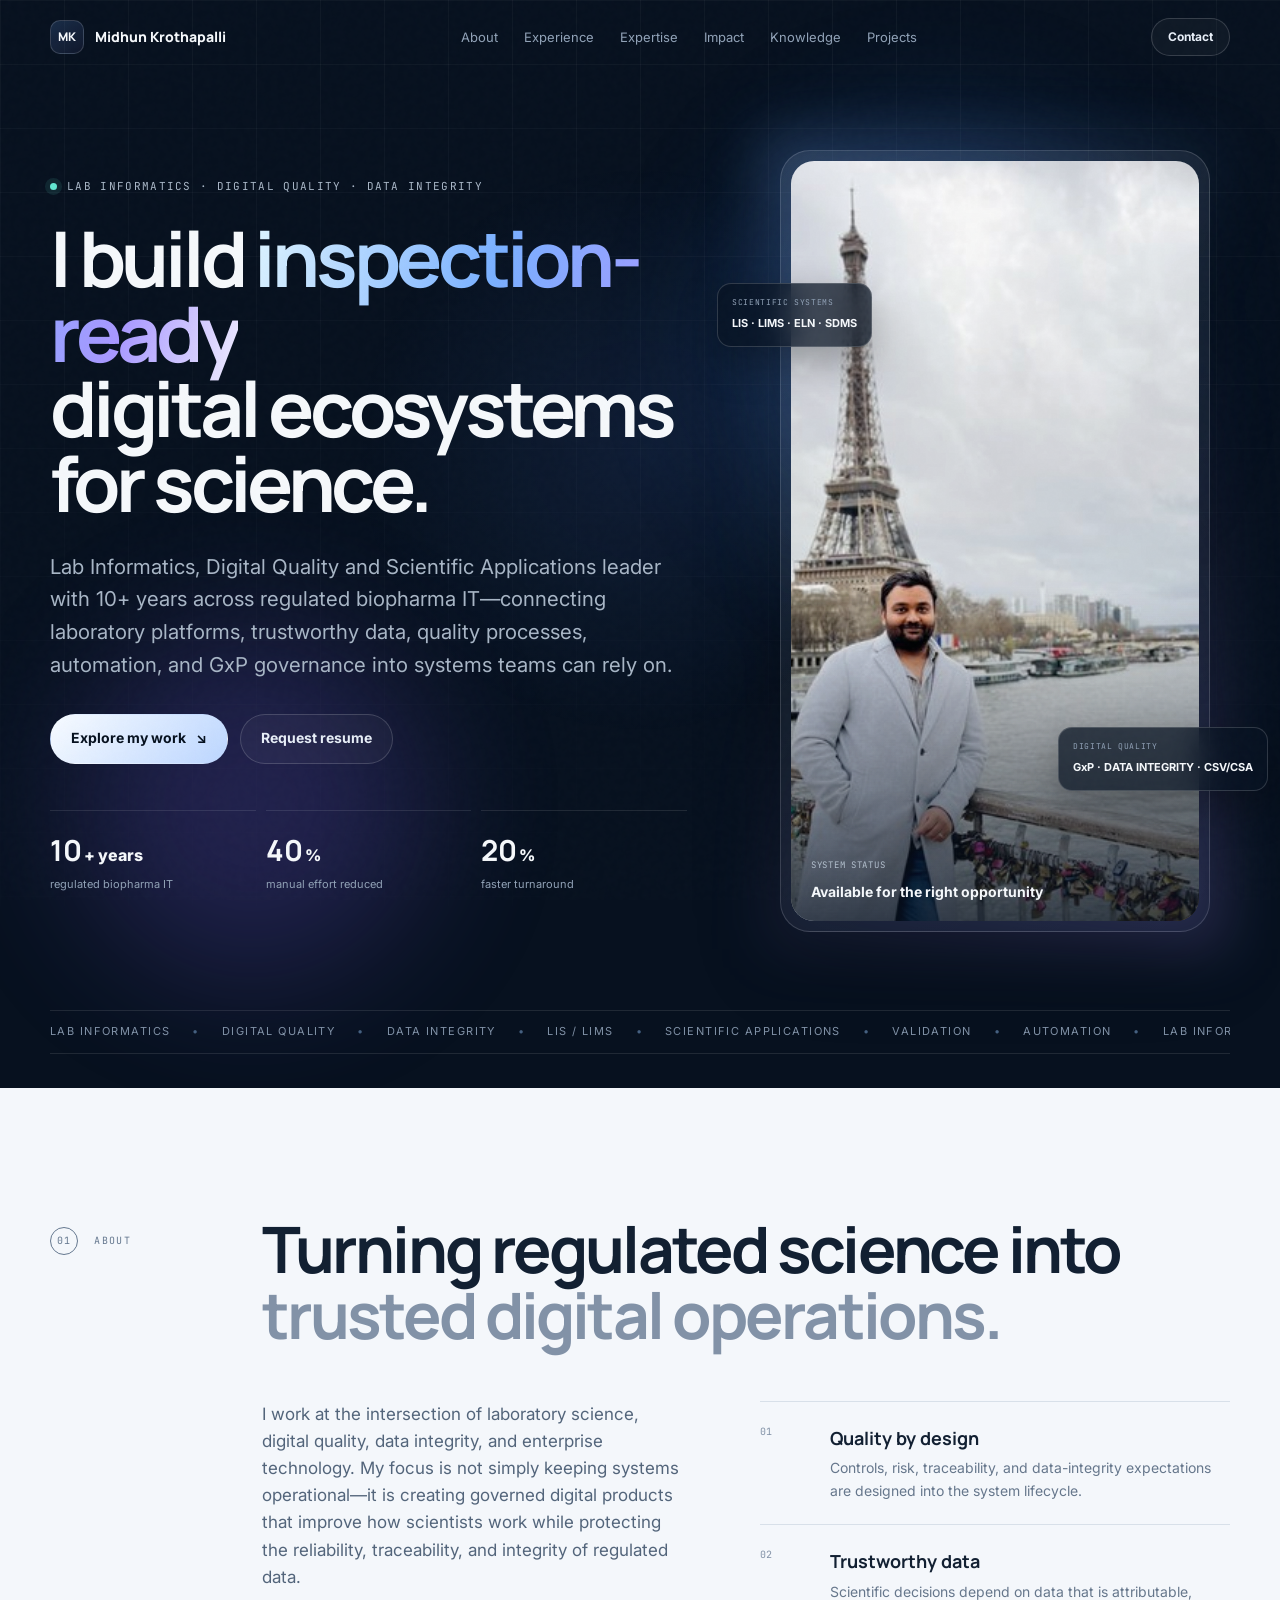
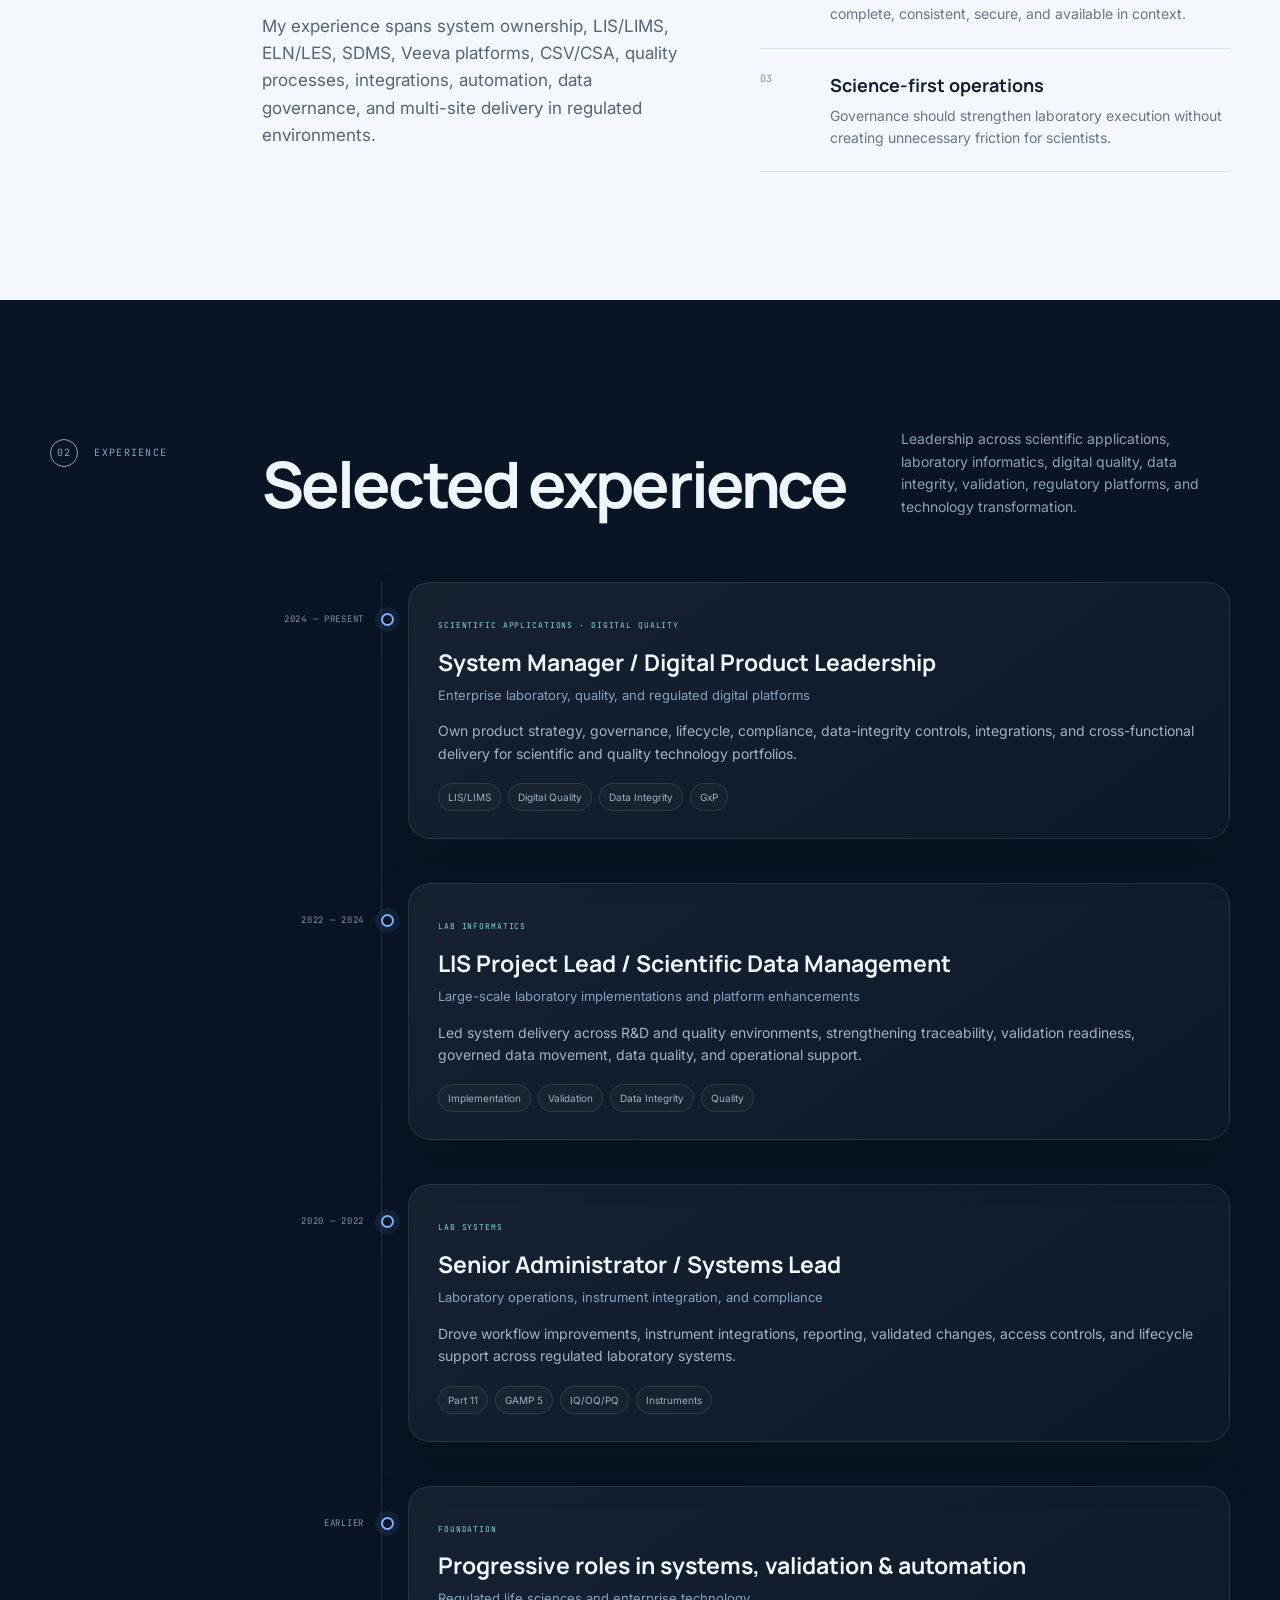
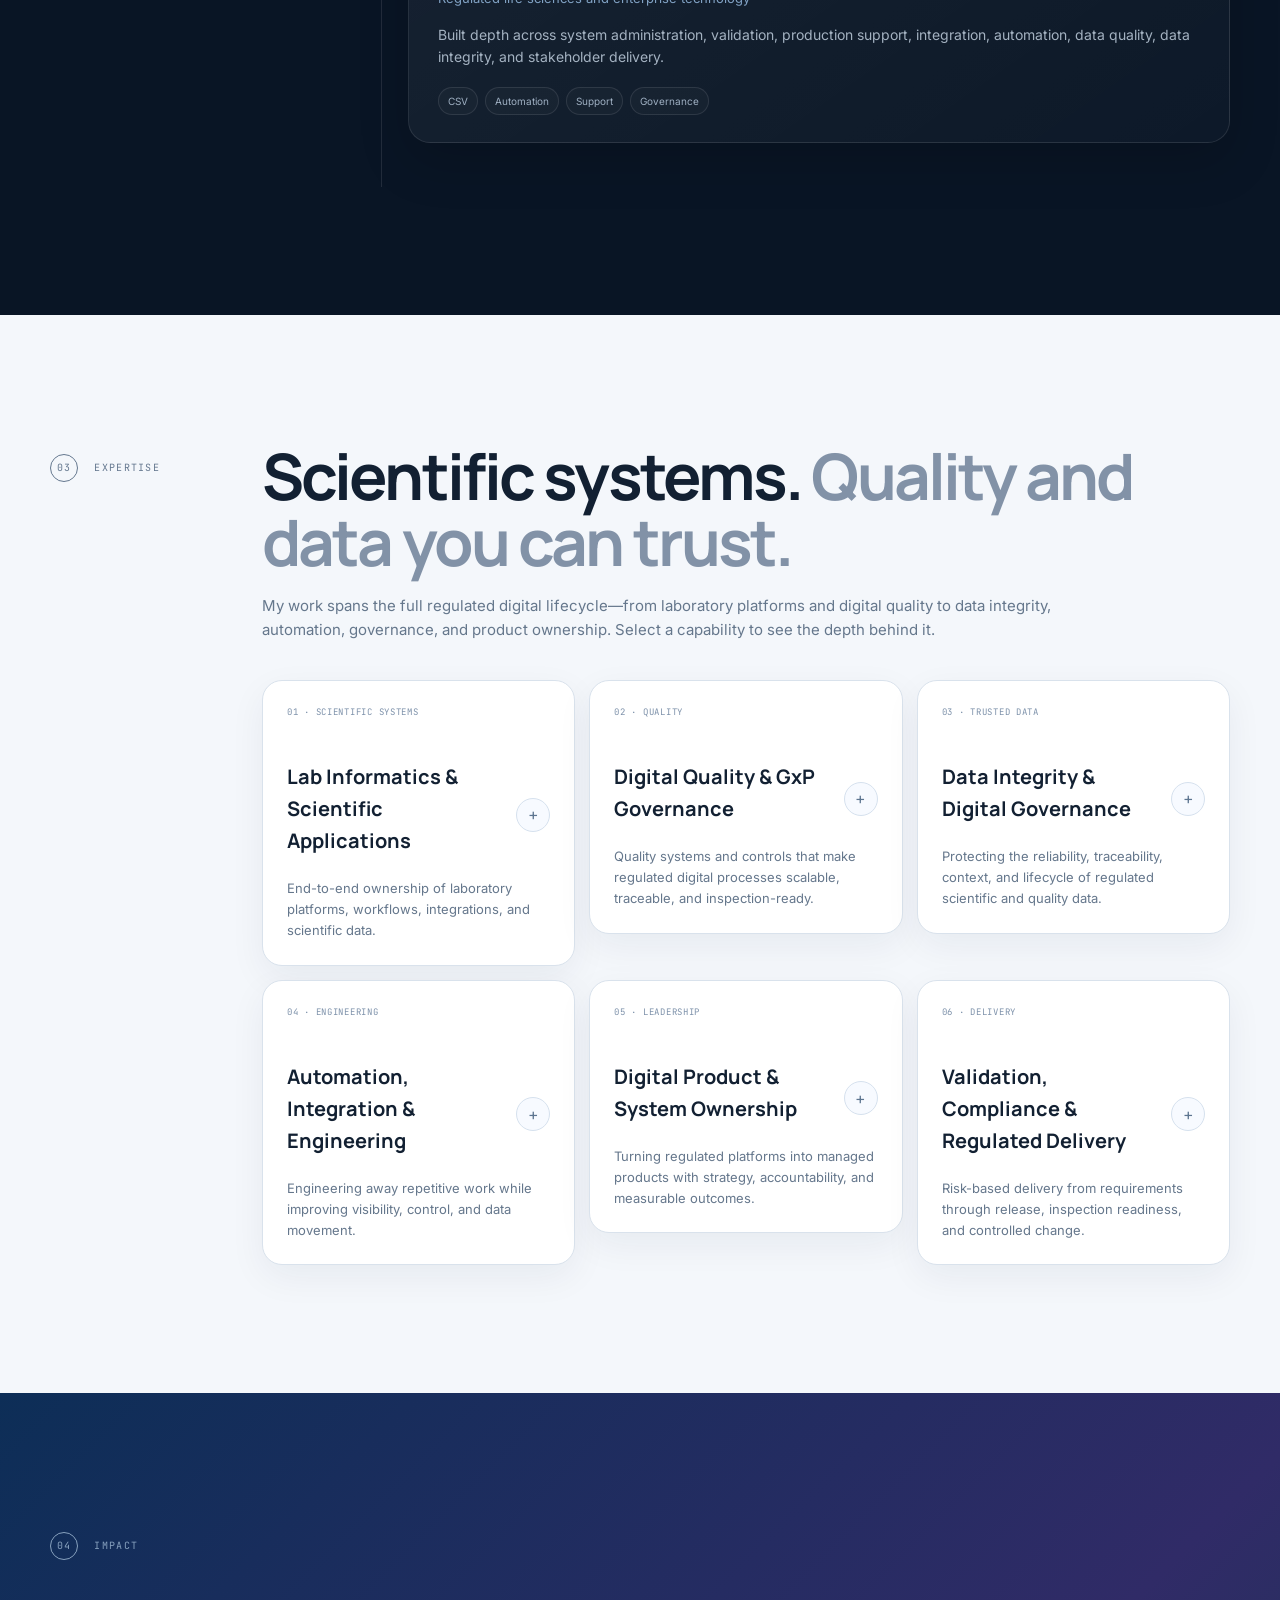
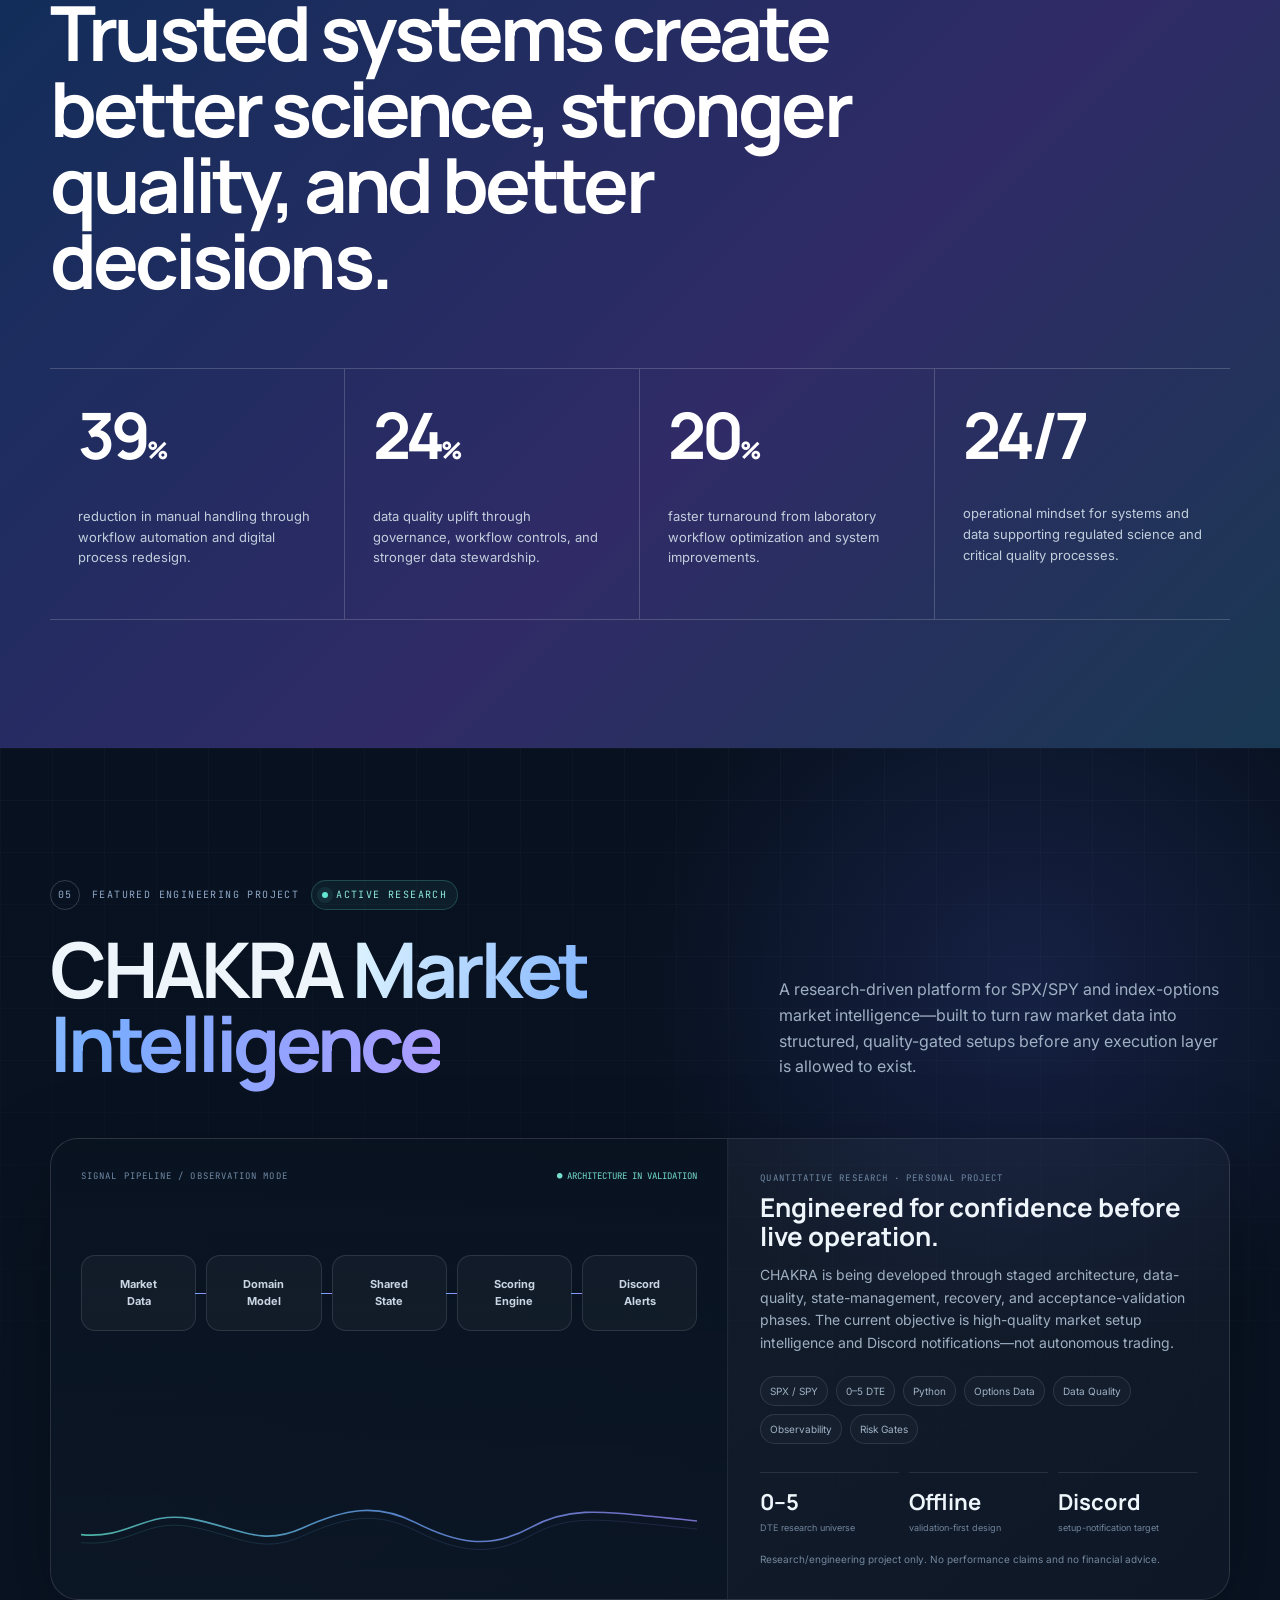
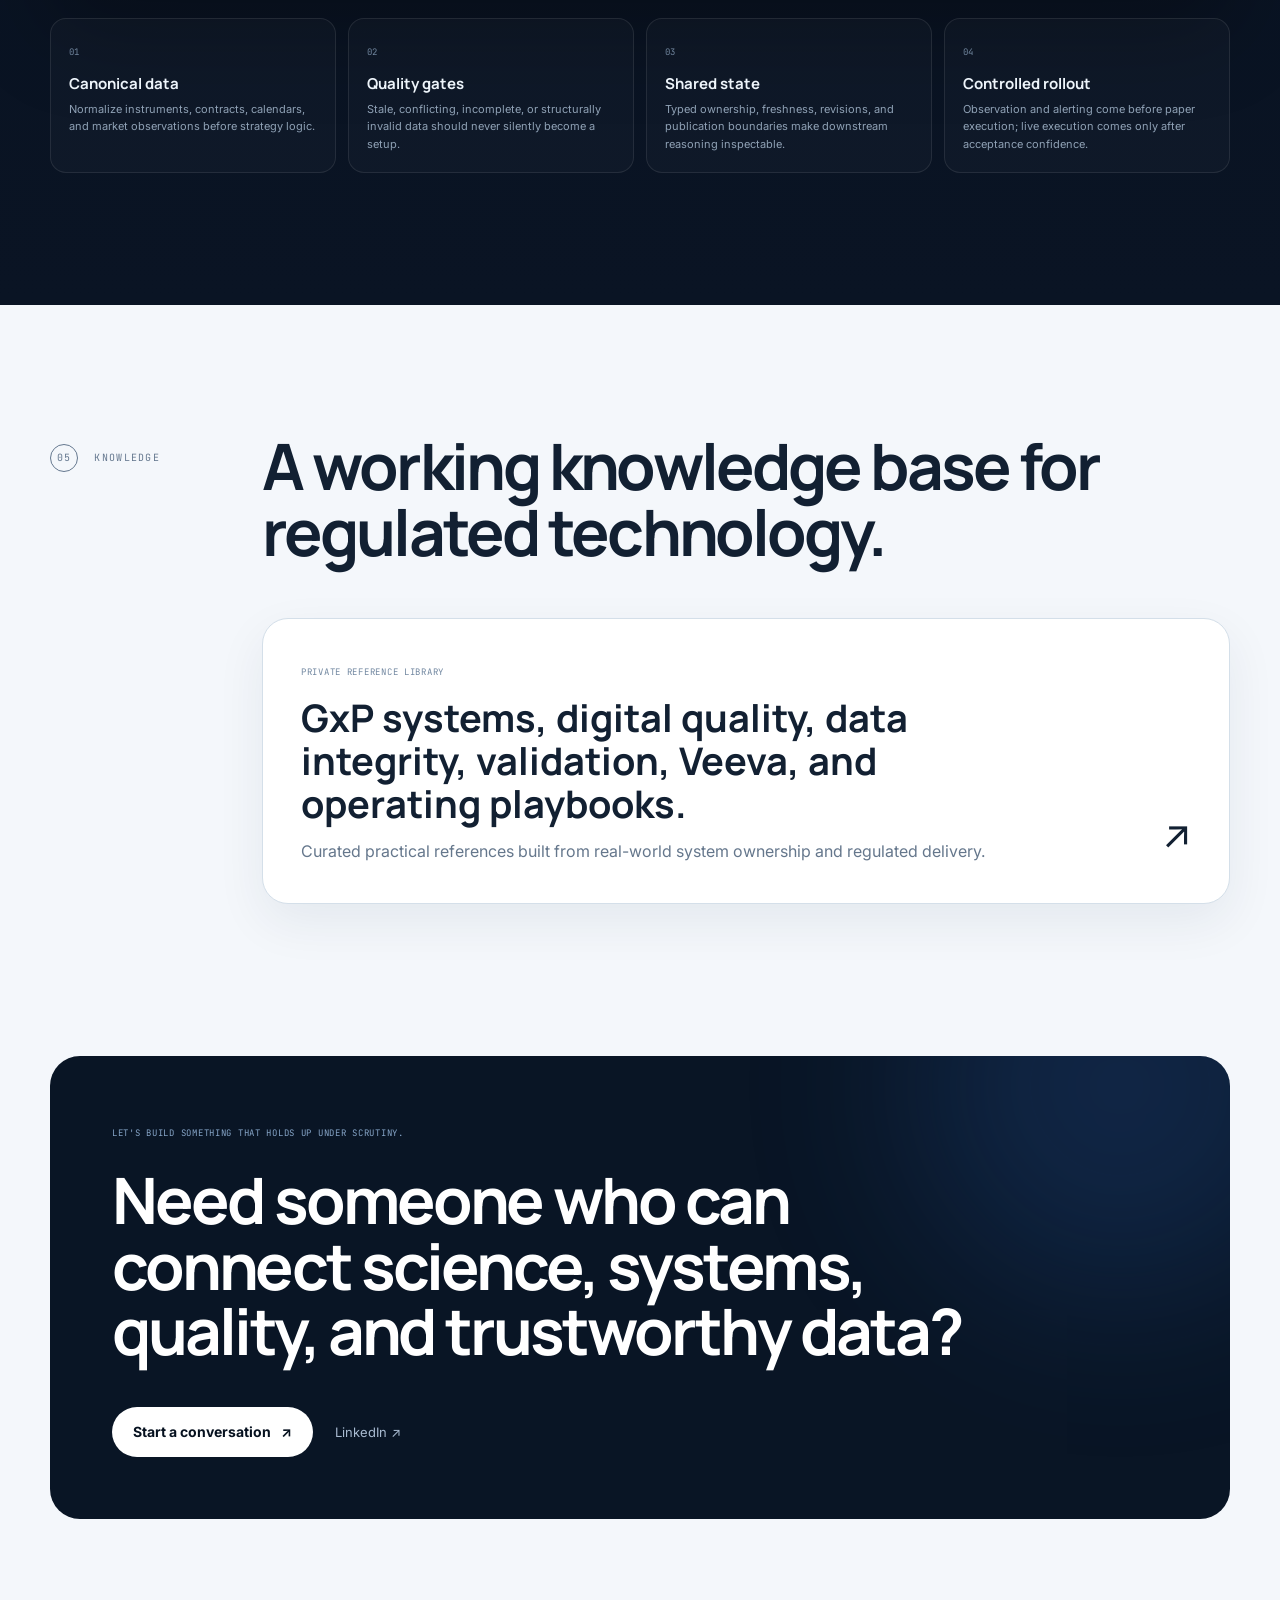
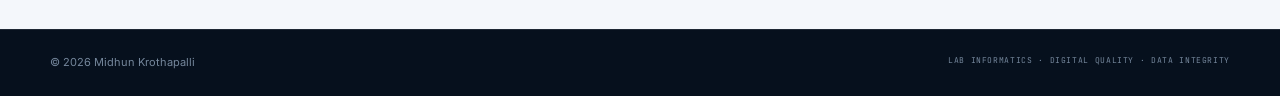
==== commit 8e83a4d2: "Expand expertise around digital quality and data integrity" ====
--- a/index.html
+++ b/index.html
@@ -1,292 +1,37 @@
 <!doctype html>
 <html lang="en" data-theme="dark">
 <head>
-  <meta charset="utf-8">
-  <meta name="viewport" content="width=device-width,initial-scale=1">
-  <title>Midhun Krothapalli — Lab Informatics & Digital Quality Leader</title>
-  <meta name="description" content="Lab Informatics, LIS/LIMS, digital quality systems, validation, automation, and GxP technology leadership across regulated life sciences.">
-  <meta name="theme-color" content="#07111f">
-  <meta name="author" content="Midhun Krothapalli">
-  <meta name="robots" content="index,follow">
-
-  <link rel="icon" href="favicon.ico">
-  <link rel="apple-touch-icon" href="favicon-180.png">
-  <link rel="canonical" href="https://midhunkrothapalli.com/">
-  <meta property="og:type" content="website">
-  <meta property="og:title" content="Midhun Krothapalli — Lab Informatics & Digital Quality Leader">
-  <meta property="og:description" content="Building compliant, scalable laboratory and enterprise digital systems across regulated life sciences.">
-  <meta property="og:image" content="https://midhunkrothapalli.com/og-image.jpg">
-  <meta name="twitter:card" content="summary_large_image">
-
-  <link rel="preconnect" href="https://fonts.googleapis.com">
-  <link rel="preconnect" href="https://fonts.gstatic.com" crossorigin>
-  <link href="https://fonts.googleapis.com/css2?family=Inter:wght@400;500;600;700&family=JetBrains+Mono:wght@500;600&family=Manrope:wght@500;600;700;800&display=swap" rel="stylesheet">
-  <link rel="stylesheet" href="style.css">
+  <meta charset="utf-8"><meta name="viewport" content="width=device-width,initial-scale=1">
+  <title>Midhun Krothapalli — Lab Informatics, Digital Quality & Data Integrity Leader</title>
+  <meta name="description" content="Lab Informatics, Digital Quality, Data Integrity, scientific systems, validation, automation, and GxP technology leadership across regulated life sciences.">
+  <meta name="theme-color" content="#07111f"><meta name="author" content="Midhun Krothapalli"><meta name="robots" content="index,follow">
+  <link rel="icon" href="favicon.ico"><link rel="apple-touch-icon" href="favicon-180.png"><link rel="canonical" href="https://midhun1802.github.io/midhunkrothapalli.github.io/">
+  <meta property="og:type" content="website"><meta property="og:title" content="Midhun Krothapalli — Lab Informatics, Digital Quality & Data Integrity Leader"><meta property="og:description" content="Connecting scientific systems, digital quality, data integrity, automation, and GxP governance across regulated life sciences."><meta property="og:image" content="og-image.jpg"><meta name="twitter:card" content="summary_large_image">
+  <link rel="preconnect" href="https://fonts.googleapis.com"><link rel="preconnect" href="https://fonts.gstatic.com" crossorigin><link href="https://fonts.googleapis.com/css2?family=Inter:wght@400;500;600;700&family=JetBrains+Mono:wght@500;600&family=Manrope:wght@500;600;700;800&display=swap" rel="stylesheet">
+  <link rel="stylesheet" href="style.css?v=3"><link rel="stylesheet" href="expertise.css?v=1">
 </head>
 <body>
-  <a class="skip-link" href="#main">Skip to content</a>
-  <div class="scroll-progress" aria-hidden="true"><span id="progressBar"></span></div>
-  <div class="spotlight" id="spotlight" aria-hidden="true"></div>
-  <div class="noise" aria-hidden="true"></div>
-
-  <header class="site-header" id="siteHeader">
-    <div class="container nav-shell">
-      <a class="brand" href="#hero" aria-label="Midhun Krothapalli home">
-        <span class="brand-mark">MK</span>
-        <span class="brand-name">Midhun Krothapalli</span>
-      </a>
-
-      <nav class="nav-links" aria-label="Primary navigation">
-        <a href="#about">About</a>
-        <a href="#experience">Experience</a>
-        <a href="#expertise">Expertise</a>
-        <a href="#impact">Impact</a>
-        <a href="#knowledge">Knowledge</a>
-      </nav>
-
-      <div class="nav-actions">
-        <a class="btn btn-small btn-ghost" href="mailto:Midhunkrothapalli@yahoo.com?subject=Portfolio%20Inquiry">Contact</a>
-        <button class="menu-toggle" id="menuToggle" aria-expanded="false" aria-controls="mobileMenu" aria-label="Open menu">
-          <span></span><span></span>
-        </button>
-      </div>
-    </div>
-
-    <nav class="mobile-menu" id="mobileMenu" aria-label="Mobile navigation">
-      <a href="#about">About</a>
-      <a href="#experience">Experience</a>
-      <a href="#expertise">Expertise</a>
-      <a href="#impact">Impact</a>
-      <a href="#knowledge">Knowledge</a>
-      <a href="mailto:Midhunkrothapalli@yahoo.com?subject=Portfolio%20Inquiry">Contact</a>
-    </nav>
-  </header>
-
+  <a class="skip-link" href="#main">Skip to content</a><div class="scroll-progress" aria-hidden="true"><span id="progressBar"></span></div><div class="spotlight" id="spotlight" aria-hidden="true"></div><div class="noise" aria-hidden="true"></div>
+  <header class="site-header" id="siteHeader"><div class="container nav-shell"><a class="brand" href="#hero" aria-label="Midhun Krothapalli home"><span class="brand-mark">MK</span><span class="brand-name">Midhun Krothapalli</span></a><nav class="nav-links" aria-label="Primary navigation"><a href="#about">About</a><a href="#experience">Experience</a><a href="#expertise">Expertise</a><a href="#impact">Impact</a><a href="#knowledge">Knowledge</a></nav><div class="nav-actions"><a class="btn btn-small btn-ghost" href="mailto:Midhunkrothapalli@yahoo.com?subject=Portfolio%20Inquiry">Contact</a><button class="menu-toggle" id="menuToggle" aria-expanded="false" aria-controls="mobileMenu" aria-label="Open menu"><span></span><span></span></button></div></div><nav class="mobile-menu" id="mobileMenu" aria-label="Mobile navigation"><a href="#about">About</a><a href="#experience">Experience</a><a href="#expertise">Expertise</a><a href="#impact">Impact</a><a href="#knowledge">Knowledge</a><a href="mailto:Midhunkrothapalli@yahoo.com?subject=Portfolio%20Inquiry">Contact</a></nav></header>
   <main id="main">
-    <section class="hero" id="hero">
-      <div class="hero-grid" aria-hidden="true"></div>
-      <div class="hero-orb orb-a" aria-hidden="true"></div>
-      <div class="hero-orb orb-b" aria-hidden="true"></div>
-
-      <div class="container hero-layout">
-        <div class="hero-copy">
-          <div class="eyebrow reveal" data-reveal>
-            <span class="status-dot"></span>
-            <span>LAB INFORMATICS · GxP · DIGITAL SYSTEMS</span>
-          </div>
-
-          <h1 class="hero-title reveal" data-reveal>
-            I build <span class="gradient-text">inspection-ready</span><br>
-            digital ecosystems for science.
-          </h1>
-
-          <p class="hero-lead reveal" data-reveal>
-            Lab Informatics and Scientific Applications leader with 10+ years across regulated biopharma IT—connecting laboratories, quality, data, automation, and compliance into systems teams can trust.
-          </p>
-
-          <div class="hero-actions reveal" data-reveal>
-            <a class="btn btn-primary magnetic" href="#experience">Explore my work <span aria-hidden="true">↘</span></a>
-            <a class="btn btn-ghost magnetic" href="mailto:Midhunkrothapalli@yahoo.com?subject=Resume%20Request">Request resume</a>
-          </div>
-
-          <div class="hero-proof reveal" data-reveal>
-            <div><strong data-count="10">0</strong><span>+ years</span><small>regulated biopharma IT</small></div>
-            <div><strong data-count="40">0</strong><span>%</span><small>manual effort reduced</small></div>
-            <div><strong data-count="20">0</strong><span>%</span><small>faster turnaround</small></div>
-          </div>
-        </div>
-
-        <div class="hero-visual reveal" data-reveal>
-          <div class="portrait-card tilt-card" data-tilt>
-            <div class="portrait-glow" aria-hidden="true"></div>
-            <img src="profile.jpeg" alt="Portrait of Midhun Krothapalli" width="640" height="760" fetchpriority="high">
-            <div class="portrait-meta">
-              <span class="mono">SYSTEM STATUS</span>
-              <strong>Available for the right opportunity</strong>
-            </div>
-          </div>
-
-          <div class="floating-card card-a" aria-hidden="true">
-            <span class="mono">STACK</span>
-            <strong>LIS · LIMS · ELN · SDMS</strong>
-          </div>
-          <div class="floating-card card-b" aria-hidden="true">
-            <span class="mono">COMPLIANCE</span>
-            <strong>GxP · CSV/CSA · Part 11</strong>
-          </div>
-        </div>
-      </div>
-
-      <div class="container marquee-wrap" aria-label="Core expertise">
-        <div class="marquee-track">
-          <span>Lab Informatics</span><i>•</i><span>LIS / LIMS</span><i>•</i><span>Scientific Applications</span><i>•</i><span>Veeva</span><i>•</i><span>Validation</span><i>•</i><span>Automation</span><i>•</i><span>Digital Quality</span><i>•</i>
-          <span aria-hidden="true">Lab Informatics</span><i aria-hidden="true">•</i><span aria-hidden="true">LIS / LIMS</span><i aria-hidden="true">•</i><span aria-hidden="true">Scientific Applications</span><i aria-hidden="true">•</i><span aria-hidden="true">Veeva</span><i aria-hidden="true">•</i><span aria-hidden="true">Validation</span><i aria-hidden="true">•</i><span aria-hidden="true">Automation</span><i aria-hidden="true">•</i><span aria-hidden="true">Digital Quality</span><i aria-hidden="true">•</i>
-        </div>
-      </div>
-    </section>
-
-    <section class="section" id="about">
-      <div class="container section-grid">
-        <div class="section-kicker reveal" data-reveal><span>01</span> ABOUT</div>
-        <div>
-          <h2 class="section-title reveal" data-reveal>Turning complex regulated workflows into <span class="muted">clear, scalable systems.</span></h2>
-          <div class="about-grid">
-            <div class="about-copy reveal" data-reveal>
-              <p>I work where laboratory science, enterprise technology, and compliance meet. My focus is not simply keeping systems running—it is building digital products that improve how scientists work while remaining robust under validation, audit, and inspection.</p>
-              <p>My experience spans system ownership, LIS/LIMS, ELN/LES, SDMS, Veeva platforms, CSV/CSA, integrations, automation, data governance, and multi-site delivery in regulated environments.</p>
-            </div>
-            <div class="principles reveal" data-reveal>
-              <article><span>01</span><div><strong>Compliance by design</strong><p>Controls, traceability, and risk are designed into the product—not bolted on later.</p></div></article>
-              <article><span>02</span><div><strong>Science-first usability</strong><p>Systems should simplify laboratory execution, not create administrative friction.</p></div></article>
-              <article><span>03</span><div><strong>Operational ownership</strong><p>Roadmaps, reliability, lifecycle, validation, and stakeholder outcomes all matter.</p></div></article>
-            </div>
-          </div>
-        </div>
-      </div>
-    </section>
-
-    <section class="section section-dark" id="experience">
-      <div class="container section-grid">
-        <div class="section-kicker reveal" data-reveal><span>02</span> EXPERIENCE</div>
-        <div>
-          <div class="section-heading-row">
-            <h2 class="section-title reveal" data-reveal>Selected experience</h2>
-            <p class="section-intro reveal" data-reveal>Leadership across scientific applications, laboratory systems, validation, regulatory platforms, and digital transformation.</p>
-          </div>
-
-          <div class="timeline" id="timeline">
-            <div class="timeline-line" aria-hidden="true"><span id="timelineFill"></span></div>
-
-            <article class="timeline-item reveal" data-reveal>
-              <div class="timeline-marker"></div>
-              <div class="timeline-date mono">2024 — PRESENT</div>
-              <div class="timeline-card tilt-card" data-tilt>
-                <span class="role-badge">SCIENTIFIC APPLICATIONS</span>
-                <h3>System Manager / Digital Product Leadership</h3>
-                <p class="company">Enterprise laboratory and regulated digital platforms</p>
-                <p>Own product strategy, governance, lifecycle, compliance, integrations, and cross-functional delivery for scientific and quality technology portfolios.</p>
-                <div class="tag-row"><span>LIS/LIMS</span><span>Roadmaps</span><span>GxP</span><span>Integrations</span></div>
-              </div>
-            </article>
-
-            <article class="timeline-item reveal" data-reveal>
-              <div class="timeline-marker"></div>
-              <div class="timeline-date mono">2022 — 2024</div>
-              <div class="timeline-card tilt-card" data-tilt>
-                <span class="role-badge">LAB INFORMATICS</span>
-                <h3>LIS Project Lead / Scientific Data Management</h3>
-                <p class="company">Large-scale laboratory implementations and platform enhancements</p>
-                <p>Led system delivery across R&D and quality environments, improving traceability, validation readiness, data movement, and operational support.</p>
-                <div class="tag-row"><span>Implementation</span><span>Validation</span><span>Data</span><span>Quality</span></div>
-              </div>
-            </article>
-
-            <article class="timeline-item reveal" data-reveal>
-              <div class="timeline-marker"></div>
-              <div class="timeline-date mono">2020 — 2022</div>
-              <div class="timeline-card tilt-card" data-tilt>
-                <span class="role-badge">LAB SYSTEMS</span>
-                <h3>Senior Administrator / Systems Lead</h3>
-                <p class="company">Laboratory operations, instrument integration, and compliance</p>
-                <p>Drove workflow improvements, instrument integrations, reporting, validated changes, and lifecycle support across regulated laboratory systems.</p>
-                <div class="tag-row"><span>Part 11</span><span>GAMP 5</span><span>IQ/OQ/PQ</span><span>Instruments</span></div>
-              </div>
-            </article>
-
-            <article class="timeline-item reveal" data-reveal>
-              <div class="timeline-marker"></div>
-              <div class="timeline-date mono">EARLIER</div>
-              <div class="timeline-card tilt-card" data-tilt>
-                <span class="role-badge">FOUNDATION</span>
-                <h3>Progressive roles in systems, validation & automation</h3>
-                <p class="company">Regulated life sciences and enterprise technology</p>
-                <p>Built depth across system administration, validation, production support, integration, automation, data quality, and stakeholder delivery.</p>
-                <div class="tag-row"><span>CSV</span><span>Automation</span><span>Support</span><span>Governance</span></div>
-              </div>
-            </article>
-          </div>
-        </div>
-      </div>
-    </section>
-
-    <section class="section" id="expertise">
-      <div class="container section-grid">
-        <div class="section-kicker reveal" data-reveal><span>03</span> EXPERTISE</div>
-        <div>
-          <h2 class="section-title reveal" data-reveal>Deep domain knowledge. <span class="muted">Practical delivery.</span></h2>
-          <div class="expertise-grid">
-            <article class="expertise-card reveal tilt-card" data-reveal data-tilt>
-              <span class="expertise-index mono">01</span><h3>Lab Informatics</h3><p>LIS/LIMS, ELN/LES, SDMS, sample workflows, instrument integration, laboratory data, operational reporting.</p>
-            </article>
-            <article class="expertise-card reveal tilt-card" data-reveal data-tilt>
-              <span class="expertise-index mono">02</span><h3>Validation & Quality</h3><p>CSV/CSA, GxP, 21 CFR Part 11, Annex 11, GAMP 5, risk assessment, IQ/OQ/PQ, change control, periodic review.</p>
-            </article>
-            <article class="expertise-card reveal tilt-card" data-reveal data-tilt>
-              <span class="expertise-index mono">03</span><h3>Digital Platforms</h3><p>Veeva, scientific applications, QMS, RIMS, MES/EBR, document workflows, integrations, data governance.</p>
-            </article>
-            <article class="expertise-card reveal tilt-card" data-reveal data-tilt>
-              <span class="expertise-index mono">04</span><h3>Automation & Engineering</h3><p>Python, PowerShell, SQL, Oracle, APIs, workflow automation, data pipelines, access review, reporting and monitoring.</p>
-            </article>
-            <article class="expertise-card reveal tilt-card" data-reveal data-tilt>
-              <span class="expertise-index mono">05</span><h3>Product Ownership</h3><p>Roadmaps, portfolio strategy, stakeholder alignment, requirements, vendors, operational metrics, lifecycle management.</p>
-            </article>
-            <article class="expertise-card reveal tilt-card" data-reveal data-tilt>
-              <span class="expertise-index mono">06</span><h3>Regulated Delivery</h3><p>Global rollouts, audits, inspection readiness, remediation, CAPA support, controlled releases, service transition.</p>
-            </article>
-          </div>
-        </div>
-      </div>
-    </section>
-
-    <section class="section section-accent" id="impact">
-      <div class="container">
-        <div class="section-kicker reveal" data-reveal><span>04</span> IMPACT</div>
-        <h2 class="impact-title reveal" data-reveal>Systems are valuable when they change outcomes.</h2>
-        <div class="impact-grid">
-          <article class="impact-card reveal" data-reveal><strong data-count="40">0</strong><span>%</span><p>reduction in manual handling through workflow automation and digital process redesign.</p></article>
-          <article class="impact-card reveal" data-reveal><strong data-count="25">0</strong><span>%</span><p>data quality uplift through governance, workflow controls, and improved data stewardship.</p></article>
-          <article class="impact-card reveal" data-reveal><strong data-count="20">0</strong><span>%</span><p>faster turnaround from laboratory workflow optimization and system improvements.</p></article>
-          <article class="impact-card reveal" data-reveal><strong>24/7</strong><p>operational mindset for systems that support regulated science and critical business processes.</p></article>
-        </div>
-      </div>
-    </section>
-
-    <section class="section" id="knowledge">
-      <div class="container section-grid">
-        <div class="section-kicker reveal" data-reveal><span>05</span> KNOWLEDGE</div>
-        <div>
-          <h2 class="section-title reveal" data-reveal>A working knowledge base for regulated technology.</h2>
-          <a class="knowledge-card reveal magnetic" data-reveal href="kb/index.html" target="_blank" rel="noopener noreferrer">
-            <div>
-              <span class="mono">PRIVATE REFERENCE LIBRARY</span>
-              <h3>GxP systems, validation, Veeva, quality and operating playbooks.</h3>
-              <p>Curated practical references built from real-world system ownership and regulated delivery.</p>
-            </div>
-            <span class="knowledge-arrow" aria-hidden="true">↗</span>
-          </a>
-        </div>
-      </div>
-    </section>
-
-    <section class="contact" id="contact">
-      <div class="container contact-inner reveal" data-reveal>
-        <span class="mono">LET'S BUILD SOMETHING THAT HOLDS UP UNDER SCRUTINY.</span>
-        <h2>Need someone who can speak science, systems, and compliance?</h2>
-        <div class="contact-actions">
-          <a class="btn btn-light magnetic" href="mailto:Midhunkrothapalli@yahoo.com?subject=Portfolio%20Inquiry">Start a conversation <span aria-hidden="true">↗</span></a>
-          <a class="text-link" href="https://www.linkedin.com/" target="_blank" rel="noopener noreferrer">LinkedIn ↗</a>
-        </div>
-      </div>
-    </section>
-  </main>
-
-  <footer class="footer">
-    <div class="container footer-inner">
-      <span>© <span id="year"></span> Midhun Krothapalli</span>
-      <span class="mono">LAB INFORMATICS · DIGITAL QUALITY · GxP TECHNOLOGY</span>
-    </div>
-  </footer>
-
-  <script src="script.js"></script>
-</body>
-</html>
+    <section class="hero" id="hero"><div class="hero-grid" aria-hidden="true"></div><div class="hero-orb orb-a" aria-hidden="true"></div><div class="hero-orb orb-b" aria-hidden="true"></div><div class="container hero-layout"><div class="hero-copy"><div class="eyebrow reveal" data-reveal><span class="status-dot"></span><span>LAB INFORMATICS · DIGITAL QUALITY · DATA INTEGRITY</span></div><h1 class="hero-title reveal" data-reveal>I build <span class="gradient-text">inspection-ready</span><br>digital ecosystems for science.</h1><p class="hero-lead reveal" data-reveal>Lab Informatics, Digital Quality and Scientific Applications leader with 10+ years across regulated biopharma IT—connecting laboratory platforms, trustworthy data, quality processes, automation, and GxP governance into systems teams can rely on.</p><div class="hero-actions reveal" data-reveal><a class="btn btn-primary magnetic" href="#experience">Explore my work <span aria-hidden="true">↘</span></a><a class="btn btn-ghost magnetic" href="mailto:Midhunkrothapalli@yahoo.com?subject=Resume%20Request">Request resume</a></div><div class="hero-proof reveal" data-reveal><div><strong data-count="10">0</strong><span>+ years</span><small>regulated biopharma IT</small></div><div><strong data-count="40">0</strong><span>%</span><small>manual effort reduced</small></div><div><strong data-count="20">0</strong><span>%</span><small>faster turnaround</small></div></div></div><div class="hero-visual reveal" data-reveal><div class="portrait-card tilt-card" data-tilt><div class="portrait-glow" aria-hidden="true"></div><img src="profile.jpeg" alt="Portrait of Midhun Krothapalli" width="640" height="760" fetchpriority="high"><div class="portrait-meta"><span class="mono">SYSTEM STATUS</span><strong>Available for the right opportunity</strong></div></div><div class="floating-card card-a" aria-hidden="true"><span class="mono">SCIENTIFIC SYSTEMS</span><strong>LIS · LIMS · ELN · SDMS</strong></div><div class="floating-card card-b" aria-hidden="true"><span class="mono">DIGITAL QUALITY</span><strong>GxP · DATA INTEGRITY · CSV/CSA</strong></div></div></div><div class="container marquee-wrap" aria-label="Core expertise"><div class="marquee-track"><span>Lab Informatics</span><i>•</i><span>Digital Quality</span><i>•</i><span>Data Integrity</span><i>•</i><span>LIS / LIMS</span><i>•</i><span>Scientific Applications</span><i>•</i><span>Validation</span><i>•</i><span>Automation</span><i>•</i><span aria-hidden="true">Lab Informatics</span><i>•</i><span aria-hidden="true">Digital Quality</span><i>•</i><span aria-hidden="true">Data Integrity</span><i>•</i><span aria-hidden="true">LIS / LIMS</span><i>•</i><span aria-hidden="true">Scientific Applications</span><i>•</i><span aria-hidden="true">Validation</span><i>•</i><span aria-hidden="true">Automation</span><i>•</i></div></div></section>
+    <section class="section" id="about"><div class="container section-grid"><div class="section-kicker reveal" data-reveal><span>01</span> ABOUT</div><div><h2 class="section-title reveal" data-reveal>Turning regulated science into <span class="muted">trusted digital operations.</span></h2><div class="about-grid"><div class="about-copy reveal" data-reveal><p>I work at the intersection of laboratory science, digital quality, data integrity, and enterprise technology. My focus is not simply keeping systems operational—it is creating governed digital products that improve how scientists work while protecting the reliability, traceability, and integrity of regulated data.</p><p>My experience spans system ownership, LIS/LIMS, ELN/LES, SDMS, Veeva platforms, CSV/CSA, quality processes, integrations, automation, data governance, and multi-site delivery in regulated environments.</p></div><div class="principles reveal" data-reveal><article><span>01</span><div><strong>Quality by design</strong><p>Controls, risk, traceability, and data-integrity expectations are designed into the system lifecycle.</p></div></article><article><span>02</span><div><strong>Trustworthy data</strong><p>Scientific decisions depend on data that is attributable, complete, consistent, secure, and available in context.</p></div></article><article><span>03</span><div><strong>Science-first operations</strong><p>Governance should strengthen laboratory execution without creating unnecessary friction for scientists.</p></div></article></div></div></div></div></section>
+    <section class="section section-dark" id="experience"><div class="container section-grid"><div class="section-kicker reveal" data-reveal><span>02</span> EXPERIENCE</div><div><div class="section-heading-row"><h2 class="section-title reveal" data-reveal>Selected experience</h2><p class="section-intro reveal" data-reveal>Leadership across scientific applications, laboratory informatics, digital quality, data integrity, validation, regulatory platforms, and technology transformation.</p></div><div class="timeline" id="timeline"><div class="timeline-line" aria-hidden="true"><span id="timelineFill"></span></div>
+      <article class="timeline-item reveal" data-reveal><div class="timeline-marker"></div><div class="timeline-date mono">2024 — PRESENT</div><div class="timeline-card tilt-card" data-tilt><span class="role-badge">SCIENTIFIC APPLICATIONS · DIGITAL QUALITY</span><h3>System Manager / Digital Product Leadership</h3><p class="company">Enterprise laboratory, quality, and regulated digital platforms</p><p>Own product strategy, governance, lifecycle, compliance, data-integrity controls, integrations, and cross-functional delivery for scientific and quality technology portfolios.</p><div class="tag-row"><span>LIS/LIMS</span><span>Digital Quality</span><span>Data Integrity</span><span>GxP</span></div></div></article>
+      <article class="timeline-item reveal" data-reveal><div class="timeline-marker"></div><div class="timeline-date mono">2022 — 2024</div><div class="timeline-card tilt-card" data-tilt><span class="role-badge">LAB INFORMATICS</span><h3>LIS Project Lead / Scientific Data Management</h3><p class="company">Large-scale laboratory implementations and platform enhancements</p><p>Led system delivery across R&D and quality environments, strengthening traceability, validation readiness, governed data movement, data quality, and operational support.</p><div class="tag-row"><span>Implementation</span><span>Validation</span><span>Data Integrity</span><span>Quality</span></div></div></article>
+      <article class="timeline-item reveal" data-reveal><div class="timeline-marker"></div><div class="timeline-date mono">2020 — 2022</div><div class="timeline-card tilt-card" data-tilt><span class="role-badge">LAB SYSTEMS</span><h3>Senior Administrator / Systems Lead</h3><p class="company">Laboratory operations, instrument integration, and compliance</p><p>Drove workflow improvements, instrument integrations, reporting, validated changes, access controls, and lifecycle support across regulated laboratory systems.</p><div class="tag-row"><span>Part 11</span><span>GAMP 5</span><span>IQ/OQ/PQ</span><span>Instruments</span></div></div></article>
+      <article class="timeline-item reveal" data-reveal><div class="timeline-marker"></div><div class="timeline-date mono">EARLIER</div><div class="timeline-card tilt-card" data-tilt><span class="role-badge">FOUNDATION</span><h3>Progressive roles in systems, validation & automation</h3><p class="company">Regulated life sciences and enterprise technology</p><p>Built depth across system administration, validation, production support, integration, automation, data quality, data integrity, and stakeholder delivery.</p><div class="tag-row"><span>CSV</span><span>Automation</span><span>Support</span><span>Governance</span></div></div></article>
+    </div></div></div></section>
+    <section class="section" id="expertise"><div class="container section-grid"><div class="section-kicker reveal" data-reveal><span>03</span> EXPERTISE</div><div><h2 class="section-title reveal" data-reveal>Scientific systems. <span class="muted">Quality and data you can trust.</span></h2><p class="expertise-intro reveal" data-reveal>My work spans the full regulated digital lifecycle—from laboratory platforms and digital quality to data integrity, automation, governance, and product ownership. Select a capability to see the depth behind it.</p><div class="expertise-grid">
+      <article class="expertise-card reveal" data-reveal data-expertise tabindex="0" role="button" aria-expanded="false"><span class="expertise-index mono">01 · SCIENTIFIC SYSTEMS</span><div class="expertise-title-row"><h3>Lab Informatics & Scientific Applications</h3><span class="expertise-toggle">+</span></div><p class="expertise-short">End-to-end ownership of laboratory platforms, workflows, integrations, and scientific data.</p><div class="expertise-expand"><div class="expertise-expand-inner"><p>I connect scientific workflows with sustainable technology—from requirements and architecture through validation, deployment, operations, enhancement, and retirement. The goal is a laboratory ecosystem that scientists can use efficiently while quality teams can defend with confidence.</p><div class="expertise-detail-grid"><div class="expertise-detail"><strong>Platforms</strong><span>LIS/LIMS · ELN/LES · SDMS · MES/EBR</span></div><div class="expertise-detail"><strong>Delivery</strong><span>Workflows · instruments · integrations · migrations</span></div><div class="expertise-detail"><strong>Ownership</strong><span>Lifecycle · vendors · support · continuous improvement</span></div></div></div></div></article>
+      <article class="expertise-card reveal" data-reveal data-expertise tabindex="0" role="button" aria-expanded="false"><span class="expertise-index mono">02 · QUALITY</span><div class="expertise-title-row"><h3>Digital Quality & GxP Governance</h3><span class="expertise-toggle">+</span></div><p class="expertise-short">Quality systems and controls that make regulated digital processes scalable, traceable, and inspection-ready.</p><div class="expertise-expand"><div class="expertise-expand-inner"><p>I bridge Quality, IT, and business process owners to translate GxP expectations into practical digital controls. This includes validated-state governance, risk-based assurance, change control, periodic review, CAPA support, audit readiness, and quality-platform lifecycle management.</p><div class="expertise-detail-grid"><div class="expertise-detail"><strong>Frameworks</strong><span>CSV/CSA · GAMP 5 · Part 11 · Annex 11</span></div><div class="expertise-detail"><strong>Quality Platforms</strong><span>Veeva QMS/QDMS · training · e-signature workflows</span></div><div class="expertise-detail"><strong>Governance</strong><span>Risk · change · CAPA · periodic review · inspection readiness</span></div></div></div></div></article>
+      <article class="expertise-card reveal" data-reveal data-expertise tabindex="0" role="button" aria-expanded="false"><span class="expertise-index mono">03 · TRUSTED DATA</span><div class="expertise-title-row"><h3>Data Integrity & Digital Governance</h3><span class="expertise-toggle">+</span></div><p class="expertise-short">Protecting the reliability, traceability, context, and lifecycle of regulated scientific and quality data.</p><div class="expertise-expand"><div class="expertise-expand-inner"><p>Data integrity is treated as an operating principle rather than a validation checkbox. I focus on how data is created, transformed, reviewed, transferred, secured, retained, and reported—aligning system design, access, audit trails, interfaces, master data, and operational procedures around trustworthy records.</p><div class="expertise-detail-grid"><div class="expertise-detail"><strong>Integrity</strong><span>ALCOA+ principles · traceability · audit trails · metadata</span></div><div class="expertise-detail"><strong>Controls</strong><span>Access · segregation · review · retention · reconciliation</span></div><div class="expertise-detail"><strong>Data Flow</strong><span>Interfaces · migration · master data · reporting · stewardship</span></div></div></div></div></article>
+      <article class="expertise-card reveal" data-reveal data-expertise tabindex="0" role="button" aria-expanded="false"><span class="expertise-index mono">04 · ENGINEERING</span><div class="expertise-title-row"><h3>Automation, Integration & Engineering</h3><span class="expertise-toggle">+</span></div><p class="expertise-short">Engineering away repetitive work while improving visibility, control, and data movement.</p><div class="expertise-expand"><div class="expertise-expand-inner"><p>I use automation as a control and productivity layer—not simply a scripting exercise. Solutions combine APIs, databases, workflow automation, reporting, monitoring, and integration patterns to reduce manual handling and make operational processes more observable and repeatable.</p><div class="expertise-detail-grid"><div class="expertise-detail"><strong>Engineering</strong><span>Python · PowerShell · SQL · Oracle · APIs</span></div><div class="expertise-detail"><strong>Automation</strong><span>Access reviews · metrics · extraction · reconciliation</span></div><div class="expertise-detail"><strong>Integration</strong><span>Scientific systems · enterprise data · monitoring</span></div></div></div></div></article>
+      <article class="expertise-card reveal" data-reveal data-expertise tabindex="0" role="button" aria-expanded="false"><span class="expertise-index mono">05 · LEADERSHIP</span><div class="expertise-title-row"><h3>Digital Product & System Ownership</h3><span class="expertise-toggle">+</span></div><p class="expertise-short">Turning regulated platforms into managed products with strategy, accountability, and measurable outcomes.</p><div class="expertise-expand"><div class="expertise-expand-inner"><p>I approach system ownership as product leadership: understand users, establish a roadmap, prioritize risk and value, manage vendors and technical debt, define service expectations, and create governance that keeps the platform reliable throughout its lifecycle.</p><div class="expertise-detail-grid"><div class="expertise-detail"><strong>Strategy</strong><span>Roadmaps · portfolio priorities · lifecycle planning</span></div><div class="expertise-detail"><strong>Leadership</strong><span>Stakeholders · vendors · cross-functional delivery</span></div><div class="expertise-detail"><strong>Operations</strong><span>KPIs · reliability · support · continuous improvement</span></div></div></div></div></article>
+      <article class="expertise-card reveal" data-reveal data-expertise tabindex="0" role="button" aria-expanded="false"><span class="expertise-index mono">06 · DELIVERY</span><div class="expertise-title-row"><h3>Validation, Compliance & Regulated Delivery</h3><span class="expertise-toggle">+</span></div><p class="expertise-short">Risk-based delivery from requirements through release, inspection readiness, and controlled change.</p><div class="expertise-expand"><div class="expertise-expand-inner"><p>I integrate assurance into delivery rather than treating validation as a downstream documentation exercise. Requirements, risk, testing, traceability, release evidence, operational handoff, and post-go-live governance are aligned so the system remains compliant as it evolves.</p><div class="expertise-detail-grid"><div class="expertise-detail"><strong>Assurance</strong><span>URS/FRS · risk · traceability · IQ/OQ/PQ</span></div><div class="expertise-detail"><strong>Release</strong><span>Change control · testing · evidence · transition</span></div><div class="expertise-detail"><strong>Readiness</strong><span>Audit · inspection · remediation · CAPA support</span></div></div></div></div></article>
+    </div></div></div></section>
+    <section class="section section-accent" id="impact"><div class="container"><div class="section-kicker reveal" data-reveal><span>04</span> IMPACT</div><h2 class="impact-title reveal" data-reveal>Trusted systems create better science, stronger quality, and better decisions.</h2><div class="impact-grid"><article class="impact-card reveal" data-reveal><strong data-count="40">0</strong><span>%</span><p>reduction in manual handling through workflow automation and digital process redesign.</p></article><article class="impact-card reveal" data-reveal><strong data-count="25">0</strong><span>%</span><p>data quality uplift through governance, workflow controls, and stronger data stewardship.</p></article><article class="impact-card reveal" data-reveal><strong data-count="20">0</strong><span>%</span><p>faster turnaround from laboratory workflow optimization and system improvements.</p></article><article class="impact-card reveal" data-reveal><strong>24/7</strong><p>operational mindset for systems and data supporting regulated science and critical quality processes.</p></article></div></div></section>
+    <section class="section" id="knowledge"><div class="container section-grid"><div class="section-kicker reveal" data-reveal><span>05</span> KNOWLEDGE</div><div><h2 class="section-title reveal" data-reveal>A working knowledge base for regulated technology.</h2><a class="knowledge-card reveal magnetic" data-reveal href="kb/index.html" target="_blank" rel="noopener noreferrer"><div><span class="mono">PRIVATE REFERENCE LIBRARY</span><h3>GxP systems, digital quality, data integrity, validation, Veeva, and operating playbooks.</h3><p>Curated practical references built from real-world system ownership and regulated delivery.</p></div><span class="knowledge-arrow" aria-hidden="true">↗</span></a></div></div></section>
+    <section class="contact" id="contact"><div class="container contact-inner reveal" data-reveal><span class="mono">LET'S BUILD SOMETHING THAT HOLDS UP UNDER SCRUTINY.</span><h2>Need someone who can connect science, systems, quality, and trustworthy data?</h2><div class="contact-actions"><a class="btn btn-light magnetic" href="mailto:Midhunkrothapalli@yahoo.com?subject=Portfolio%20Inquiry">Start a conversation <span aria-hidden="true">↗</span></a><a class="text-link" href="https://www.linkedin.com/" target="_blank" rel="noopener noreferrer">LinkedIn ↗</a></div></div></section>
+  </main><footer class="footer"><div class="container footer-inner"><span>© <span id="year"></span> Midhun Krothapalli</span><span class="mono">LAB INFORMATICS · DIGITAL QUALITY · DATA INTEGRITY</span></div></footer><script src="script.js?v=4"></script>
+</body></html>
--- a/expertise.css
+++ b/expertise.css
@@ -0,0 +1,31 @@
+/* Interactive Expertise tiles */
+#expertise{overflow:hidden}
+#expertise .section-title{margin-bottom:18px}
+.expertise-intro{max-width:820px;margin:0 0 38px;color:#65778c;font-size:15px}
+.expertise-grid{align-items:start}
+.expertise-card{position:relative;min-height:0;overflow:hidden;cursor:pointer;isolation:isolate;transition:transform .35s cubic-bezier(.2,.8,.2,1),border-color .3s,box-shadow .3s,background .3s}
+.expertise-card::before{content:"";position:absolute;width:190px;height:190px;border-radius:50%;left:var(--mx,50%);top:var(--my,50%);transform:translate(-50%,-50%) scale(.25);background:radial-gradient(circle,rgba(110,168,255,.22),rgba(155,140,255,.08) 45%,transparent 70%);opacity:0;transition:opacity .3s,transform .45s cubic-bezier(.2,.8,.2,1);pointer-events:none;z-index:-1}
+.expertise-card:hover::before,.expertise-card.is-open::before{opacity:1;transform:translate(-50%,-50%) scale(1.25)}
+.expertise-card:hover{transform:translateY(-7px);border-color:#9ebfe8;box-shadow:0 26px 58px rgba(22,42,66,.14)}
+.expertise-card.is-open{grid-column:span 2;background:linear-gradient(145deg,#fff,#f3f7ff);border-color:#8fb6e7;box-shadow:0 30px 70px rgba(22,42,66,.15)}
+.expertise-card .expertise-index{margin-bottom:42px;transition:color .25s}
+.expertise-card.is-open .expertise-index{color:#4d7db9}
+.expertise-card .expertise-title-row{display:flex;align-items:center;justify-content:space-between;gap:18px}
+.expertise-card .expertise-toggle{width:34px;height:34px;border-radius:50%;display:grid;place-items:center;border:1px solid #d6e1ee;color:#5d7590;background:#f7faff;transition:transform .35s,background .3s,color .3s,border-color .3s;flex:0 0 auto}
+.expertise-card:hover .expertise-toggle{border-color:#aec9ec;color:#386ba9}
+.expertise-card.is-open .expertise-toggle{transform:rotate(45deg);background:#10233b;color:#fff;border-color:#10233b}
+.expertise-card .expertise-short{margin-top:10px}
+.expertise-expand{display:grid;grid-template-rows:0fr;opacity:0;transition:grid-template-rows .5s cubic-bezier(.2,.8,.2,1),opacity .35s ease,margin .45s ease;margin-top:0}
+.expertise-card.is-open .expertise-expand{grid-template-rows:1fr;opacity:1;margin-top:22px}
+.expertise-expand-inner{overflow:hidden}
+.expertise-expand-inner>p{font-size:14px;line-height:1.75;color:#526a84;margin:0;padding-top:18px;border-top:1px solid #dbe5ef}
+.expertise-detail-grid{display:grid;grid-template-columns:repeat(3,1fr);gap:10px;margin-top:18px}
+.expertise-detail{padding:13px 14px;border-radius:14px;background:rgba(15,40,70,.035);border:1px solid #dce6f0}
+.expertise-detail strong{display:block;font-family:Manrope,sans-serif;font-size:12px;color:#233f61;margin-bottom:4px}
+.expertise-detail span{display:block;font-size:10px;line-height:1.45;color:#6d8095}
+.expertise-card.is-open h3{background:linear-gradient(100deg,#16385e,#5b7fc2 55%,#7a64b9);-webkit-background-clip:text;background-clip:text;color:transparent}
+@keyframes expertiseBreathe{0%,100%{box-shadow:0 0 0 0 rgba(110,168,255,0)}50%{box-shadow:0 0 0 8px rgba(110,168,255,.06)}}
+.expertise-card.is-open .expertise-toggle{animation:expertiseBreathe 2.2s ease-in-out infinite}
+@media(max-width:900px){.expertise-card.is-open{grid-column:1/-1}.expertise-detail-grid{grid-template-columns:1fr 1fr}}
+@media(max-width:680px){.expertise-card.is-open{grid-column:auto}.expertise-detail-grid{grid-template-columns:1fr}.expertise-card .expertise-index{margin-bottom:26px}}
+@media(prefers-reduced-motion:reduce){.expertise-card,.expertise-card::before,.expertise-toggle,.expertise-expand{transition:none!important;animation:none!important}}
